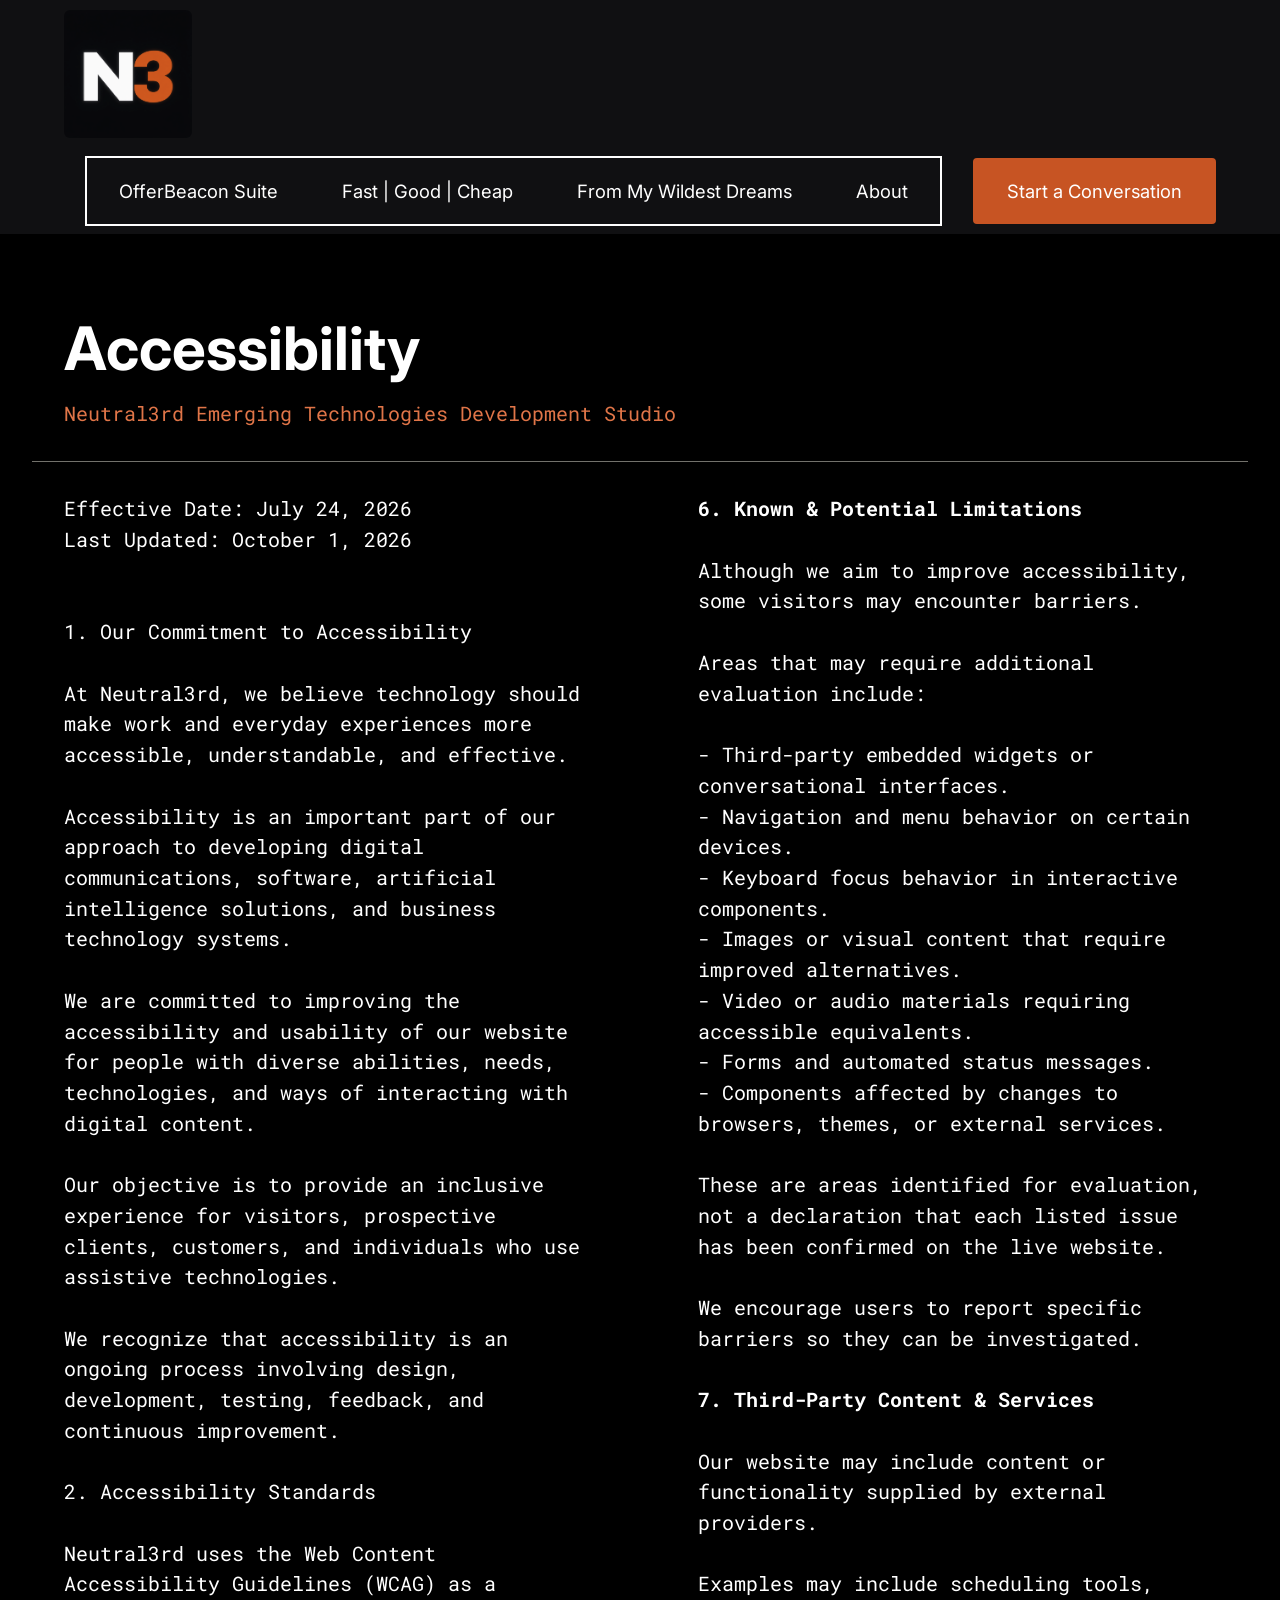
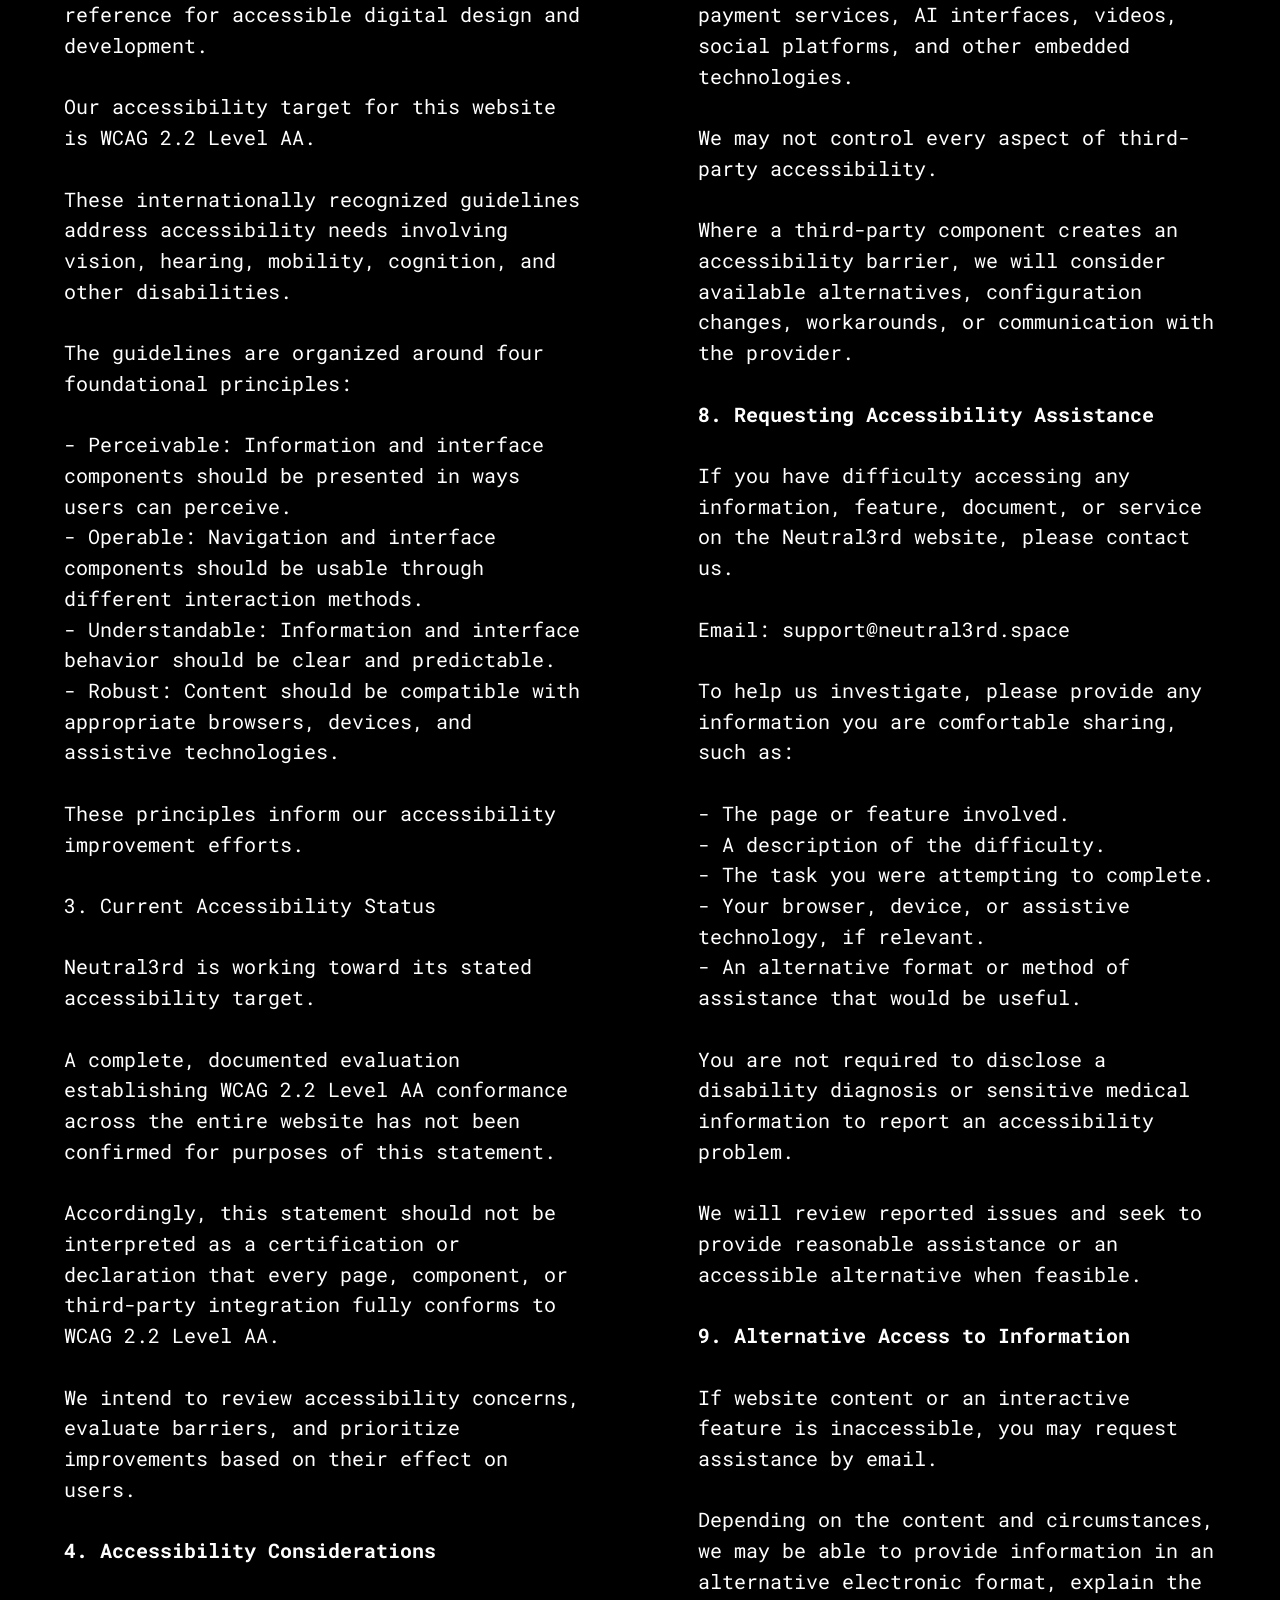
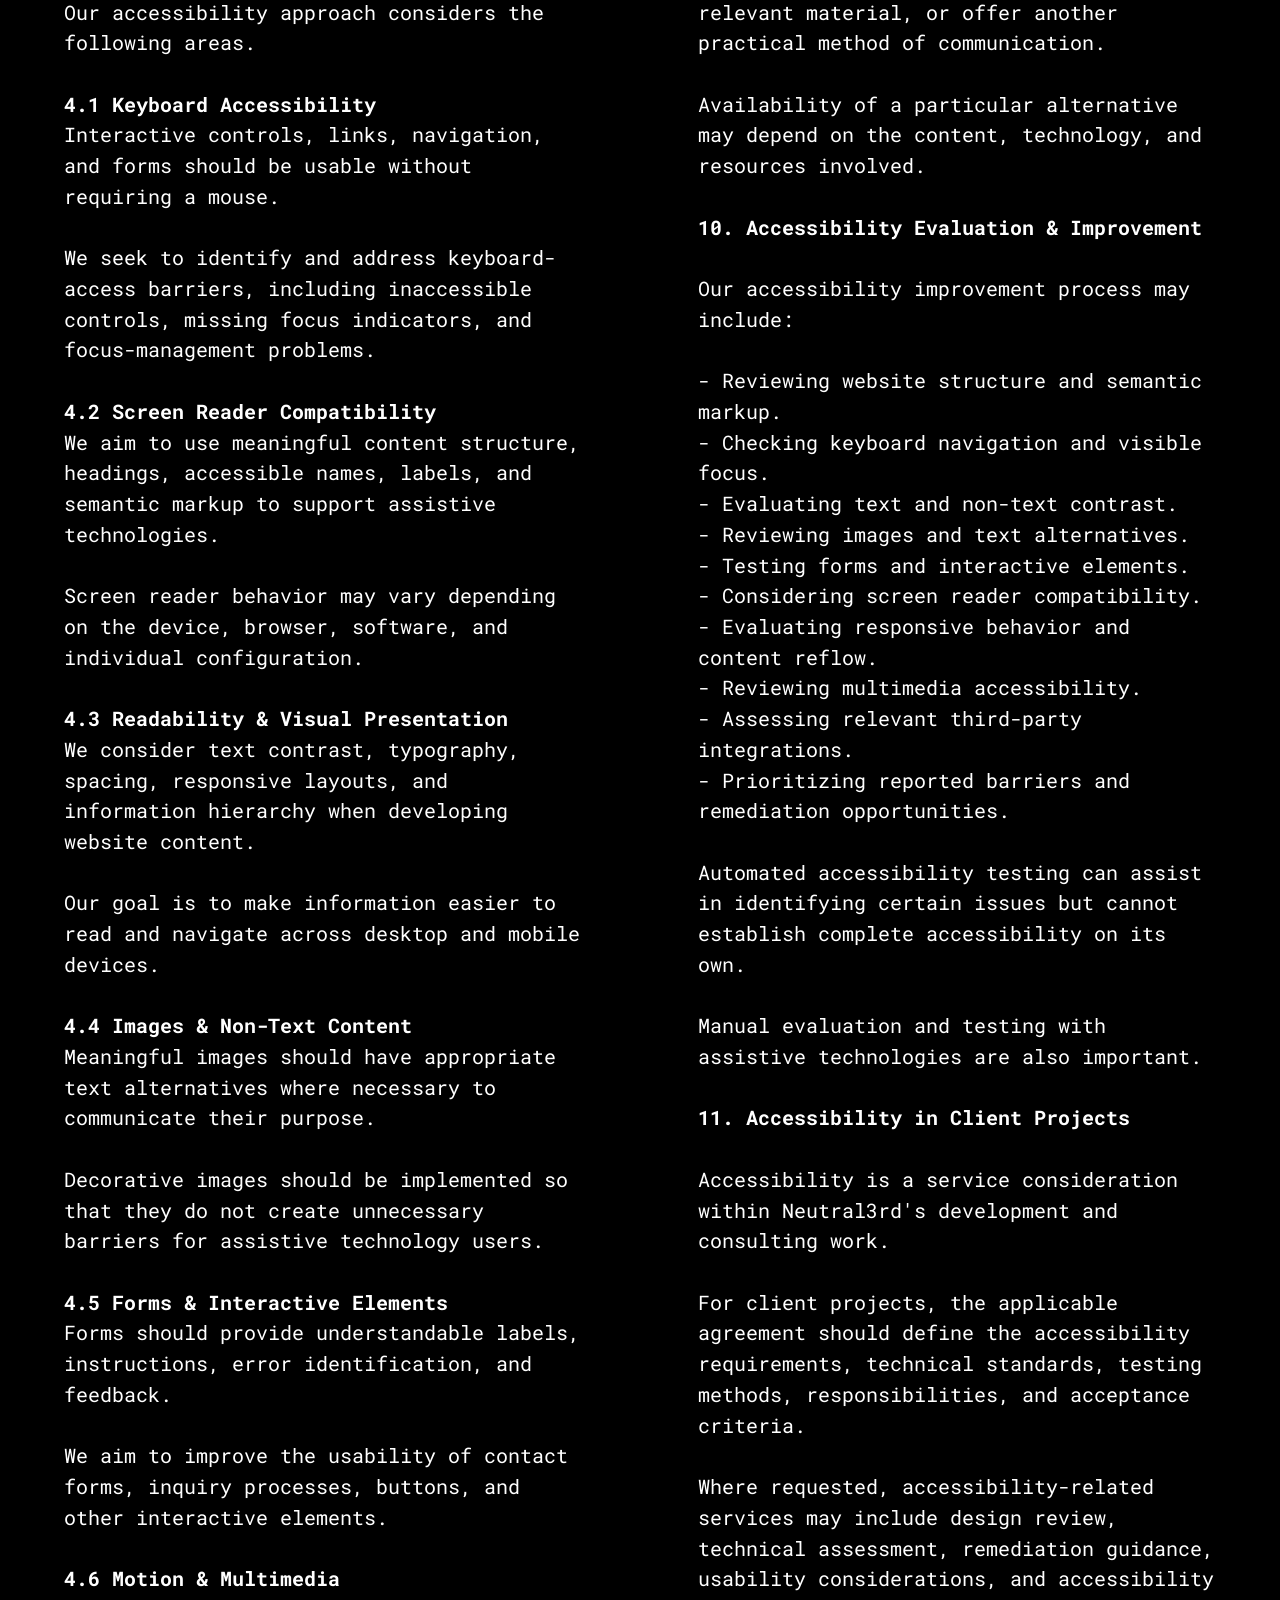
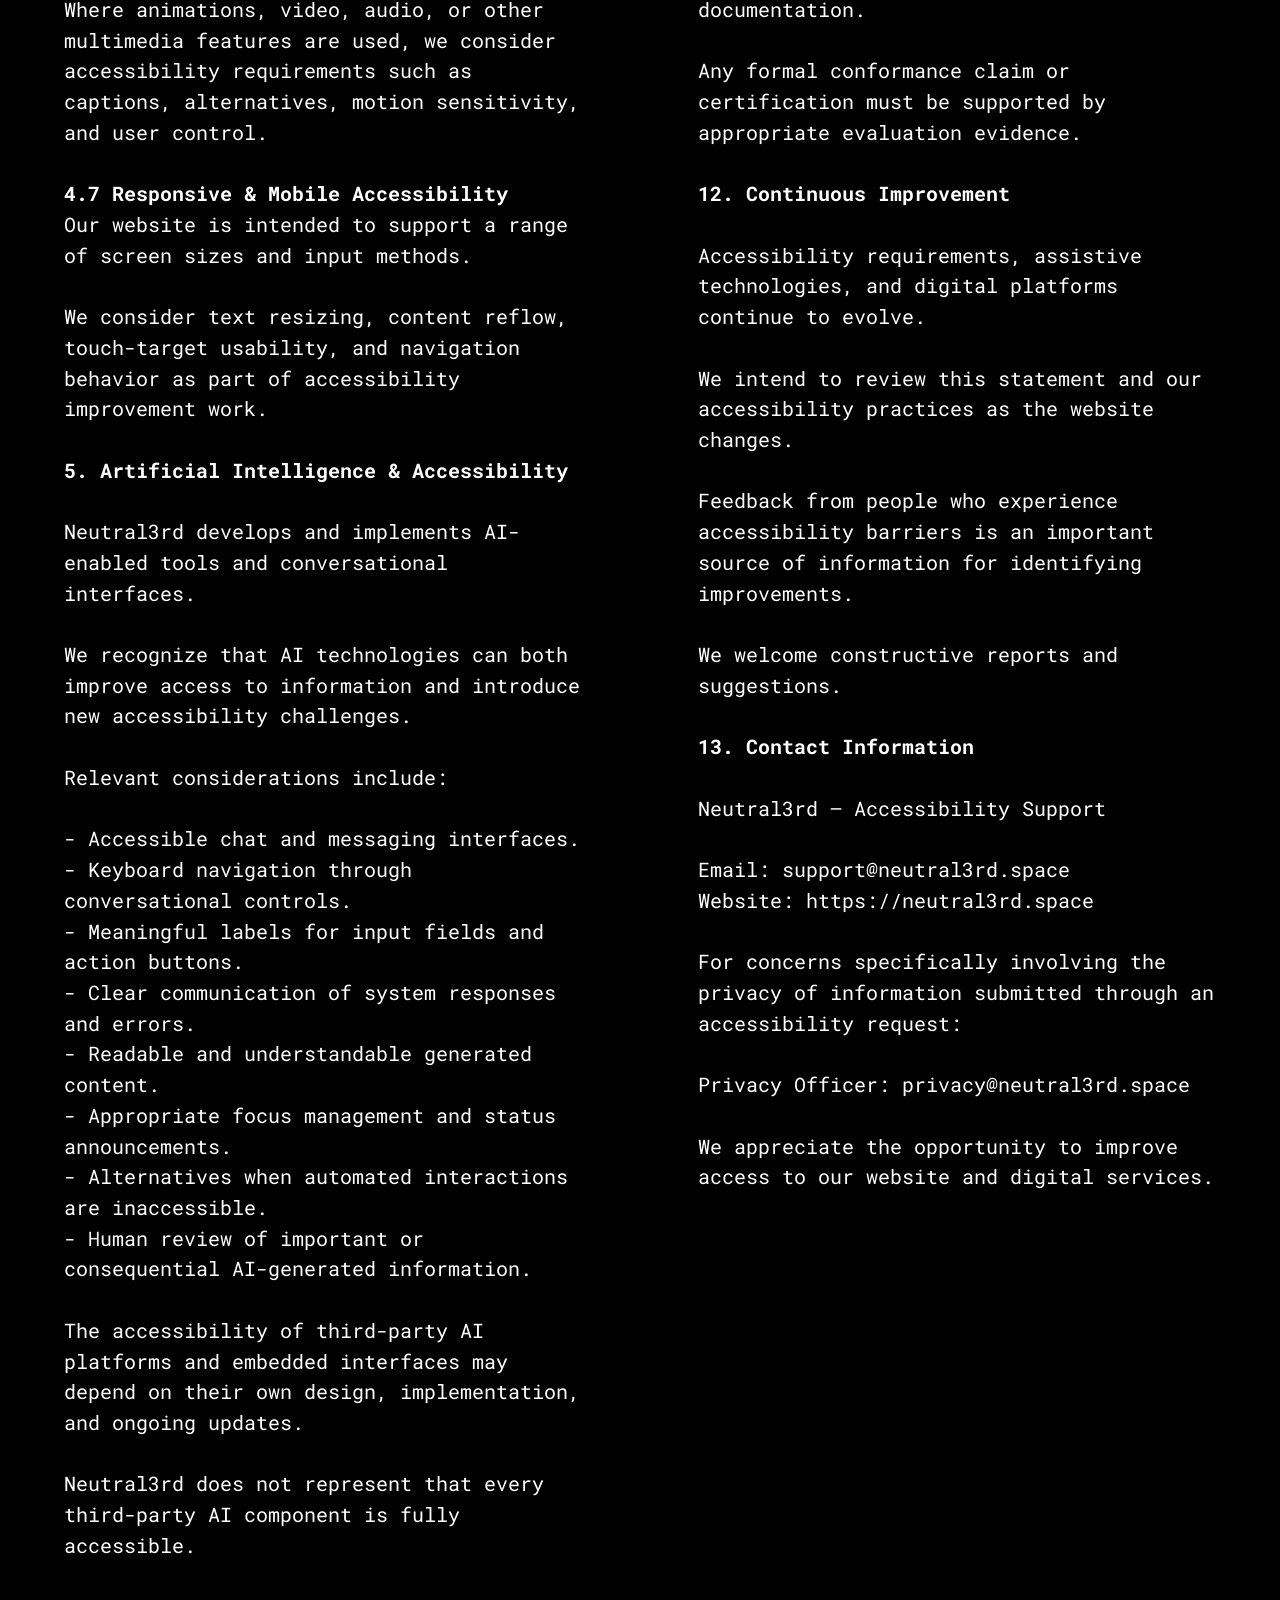
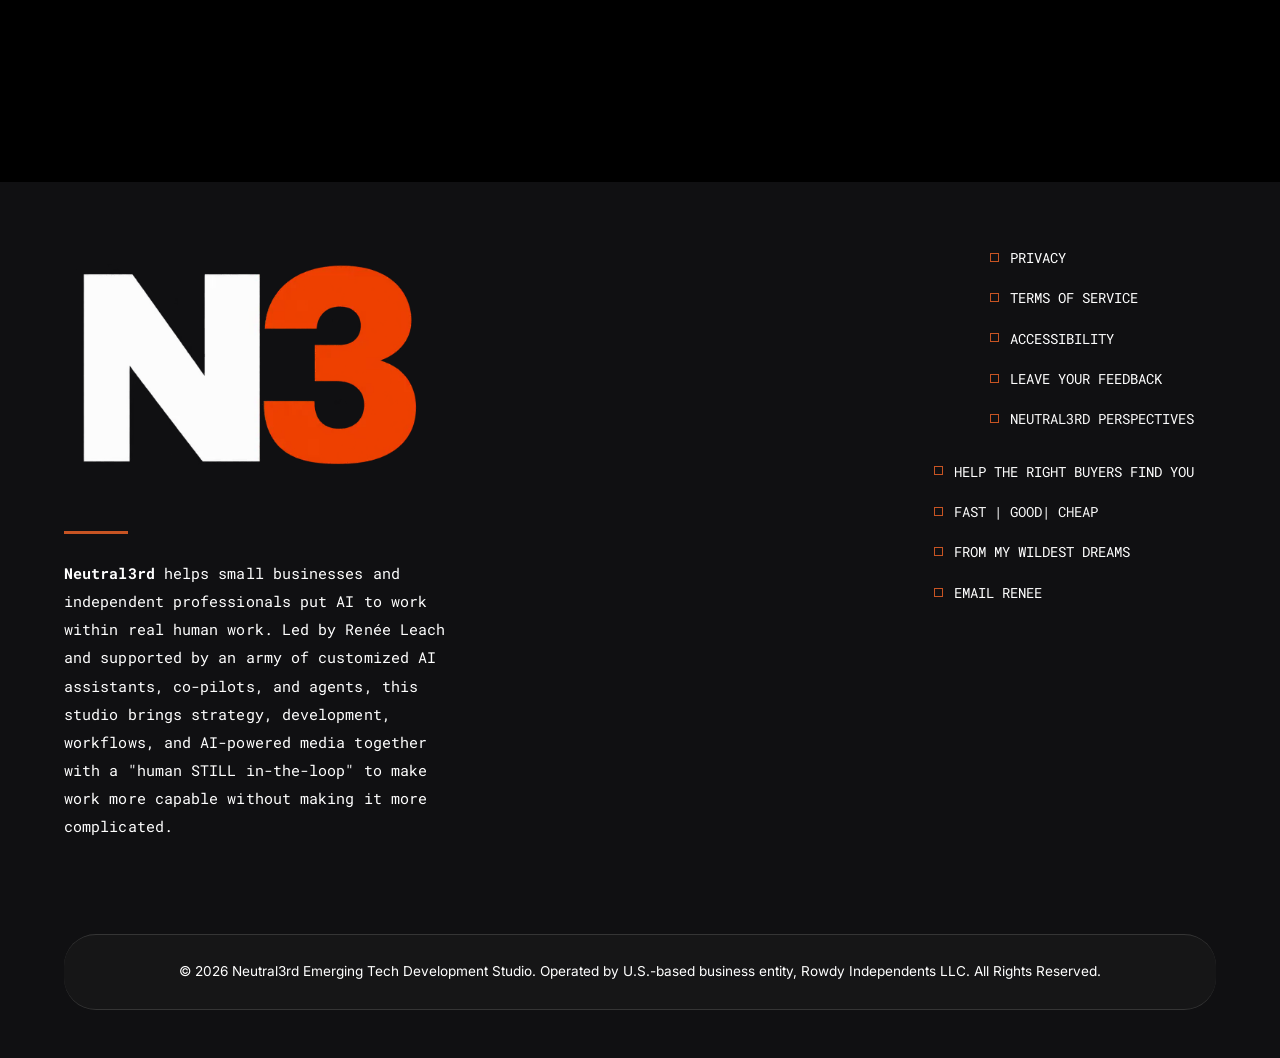
==== accessibility.html @ d82cf658 "create github pages" ====
<!DOCTYPE html>
<html  >
<head>
  
  <meta charset="UTF-8">
  <meta http-equiv="X-UA-Compatible" content="IE=edge">
  
  <meta name="twitter:card" content="summary_large_image"/>
  <meta name="twitter:image:src" content="assets/images/accessibility-meta.png">
  <meta property="og:image" content="assets/images/accessibility-meta.png">
  <meta name="twitter:title" content="Accessibility | Neutral3rd Emerging Tech Development Studio">
  <meta name="viewport" content="width=device-width, initial-scale=1, minimum-scale=1">
  <link rel="shortcut icon" href="assets/images/white20and20orange20n320logo-128x128.png" type="image/x-icon">
  <meta name="description" content="Explore Neutral3rd's commitment to digital accessibility, inclusive design, WCAG 2.2 Level AA goals, assistive technology support, and continuous improvement.">
  
  
  <title>Accessibility | Neutral3rd Emerging Tech Development Studio</title>
  <link rel="stylesheet" href="assets/bootstrap/css/bootstrap.min.css">
  <link rel="stylesheet" href="assets/dropdown/css/style.css">
  <link rel="stylesheet" href="assets/socicon/css/styles.css">
  <link rel="stylesheet" href="assets/theme/css/style.css">
  <link rel="preload" href="https://fonts.googleapis.com/css?family=Inter:100,200,300,400,500,600,700,800,900,100i,200i,300i,400i,500i,600i,700i,800i,900i&display=swap" as="style" onload="this.onload=null;this.rel='stylesheet'">
  <noscript><link rel="stylesheet" href="https://fonts.googleapis.com/css?family=Inter:100,200,300,400,500,600,700,800,900,100i,200i,300i,400i,500i,600i,700i,800i,900i&display=swap"></noscript>
  <link rel="preload" href="https://fonts.googleapis.com/css?family=Roboto+Mono:100,200,300,400,500,600,700,100i,200i,300i,400i,500i,600i,700i&display=swap" as="style" onload="this.onload=null;this.rel='stylesheet'">
  <noscript><link rel="stylesheet" href="https://fonts.googleapis.com/css?family=Roboto+Mono:100,200,300,400,500,600,700,100i,200i,300i,400i,500i,600i,700i&display=swap"></noscript>
  <link rel="preload" as="style" href="assets/mobirise/css/mbr-additional.css?v=EJTmjA"><link rel="stylesheet" href="assets/mobirise/css/mbr-additional.css?v=EJTmjA" type="text/css">

  
  
  

<meta name="theme-color" content="#f9f6e0">
<link rel="manifest" href="manifest.json">
<script src="sw-connect.js"></script>
<meta name="mobile-web-app-capable" content="yes">
<meta name="apple-mobile-web-app-capable" content="yes">
<link rel="apple-touch-startup-image" media="(device-width: 320px) and (device-height: 568px) and (-webkit-device-pixel-ratio: 2) and (orientation: portrait)" href="assets/images/apple-launch-640x1136.png">
<link rel="apple-touch-startup-image" media="(device-width: 375px) and (device-height: 667px) and (-webkit-device-pixel-ratio: 2) and (orientation: portrait)" href="assets/images/apple-launch-750x1334.png">
<link rel="apple-touch-startup-image" media="(device-width: 414px) and (device-height: 736px) and (-webkit-device-pixel-ratio: 3) and (orientation: portrait)" href="assets/images/apple-launch-1242x2208.png">
<link rel="apple-touch-startup-image" media="(device-width: 375px) and (device-height: 812px) and (-webkit-device-pixel-ratio: 3) and (orientation: portrait)" href="assets/images/apple-launch-1125x2436.png">
<link rel="apple-touch-startup-image" media="(device-width: 390px) and (device-height: 844px) and (-webkit-device-pixel-ratio: 3) and (orientation: portrait)" href="assets/images/apple-launch-1170x2532.png">
<link rel="apple-touch-startup-image" media="(device-width: 393px) and (device-height: 852px) and (-webkit-device-pixel-ratio: 3) and (orientation: portrait)" href="assets/images/apple-launch-1179x2556.png">
<link rel="apple-touch-startup-image" media="(device-width: 430px) and (device-height: 932px) and (-webkit-device-pixel-ratio: 3) and (orientation: portrait)" href="assets/images/apple-launch-1290x2796.png">
<link rel="apple-touch-startup-image" media="(device-width: 768px) and (device-height: 1024px) and (-webkit-device-pixel-ratio: 2) and (orientation: portrait)" href="assets/images/apple-launch-1536x2048.png">
<link rel="apple-touch-startup-image" media="(device-width: 834px) and (device-height: 1112px) and (-webkit-device-pixel-ratio: 2) and (orientation: portrait)" href="assets/images/apple-launch-1668x2224.png">
<link rel="apple-touch-startup-image" media="(device-width: 834px) and (device-height: 1194px) and (-webkit-device-pixel-ratio: 2) and (orientation: portrait)" href="assets/images/apple-launch-1668x2388.png">
<link rel="apple-touch-startup-image" media="(device-width: 1024px) and (device-height: 1366px) and (-webkit-device-pixel-ratio: 2) and (orientation: portrait)" href="assets/images/apple-launch-2048x2732.png">
<meta name="apple-mobile-web-app-status-bar-style" content="default">
<meta name="apple-mobile-web-app-title" content="Neutral3rd Emerging Technologies Development Studio">
<link rel="apple-touch-icon" href="apple-touch-icon.png"></head>
<body>
  
  <section data-bs-version="5.1" class="menu menu01 glancem5 cid-vz05MEQnSh" once="menu" id="menu01-44">
    

    <nav class="navbar navbar-dropdown navbar-expand-lg">
        <div class="content-wrap container-fluid">
            <div class="navbar-brand">
                <span class="navbar-logo">
                    <a href="https://neutral3rd.space">
                        <img src="[data-uri]" alt="Neutral3rd Emerging Tech Development Studio" style="height: 8rem;" loading="lazy" class="lazyload" data-src="assets/images/white20and20orange20n320logo-1206x1206.png">
                    </a>
                </span>
                
            </div>
            <button class="navbar-toggler" type="button" data-toggle="collapse" data-bs-toggle="collapse" data-target="#navbarSupportedContent" data-bs-target="#navbarSupportedContent" aria-controls="navbarNavAltMarkup" aria-expanded="false" aria-label="Toggle navigation">
                <div class="hamburger">
                    <span></span>
                    <span></span>
                    <span></span>
                    <span></span>
                </div>
            </button>
            <div class="collapse navbar-collapse" id="navbarSupportedContent">
                <ul class="navbar-nav nav-dropdown" data-app-modern-menu="true"><li class="nav-item"><a class="nav-link link text-info text-primary display-4" href="https://offerbeacon.neutral3rd.space" target="_blank">OfferBeacon Suite</a></li><li class="nav-item"><a class="nav-link link text-info text-primary display-4" href="https://neutral3rd.space/fast-good-cheap">Fast | Good | Cheap</a></li><li class="nav-item"><a class="nav-link link text-info text-primary display-4" href="https://neutral3rd.space/custom-task-prompt">From My Wildest Dreams</a></li>
                    
                    <li class="nav-item"><a class="nav-link link text-info text-primary display-4" href="index.html#dev-about">About</a>
                    </li></ul>
                
                <div class="navbar-buttons mbr-section-btn"><a class="btn btn-secondary display-4" href="https://studioguide.neutral3rd.space/chat?token=cf7573456c87d54489c7ba5f0a2e93bf&name=Samir%20%7C%20Neutral3rd%20Emerging%20Tech%20Development%20Studio&accent=%23c75423&greet=Hey!%20Welcome%20to%20Neutral3rd.%20I%27m%20Samir%2C%20Neutral3rd%27s%20AI%20studio%20guide.%20I%20can%20help%20you%20explore%20the%20OfferBeacon%20Suite%2C%20learn%20about%20this%20development%20studio%20in%20general%2C%20or%20find%20the%20right%20next%20step.%20What%20brings%20you%20here%20today%3F&face=https%3A%2F%2Fcuevueapp.com%2Fassets%2Ffaces%2Fstandard%2F62227bb3-2f6e-4220-b3c9-2c02b2fdb349.jpg&page=https%3A%2F%2Fstudioguide.neutral3rd.space%2Fneutral3rd-emerging-technologies%2Fsamir-from-neutral3rd-emerging&mode=desktop&lang=en" target="_blank">Start a Conversation</a></div>
            </div>
        </div>
    </nav>
</section>

<section data-bs-version="5.1" class="article04 fabm5 cid-vz05MFtiF3" id="article04-45">
    
    

    <div class="container-fluid">
        <div class="row">
            <div class="col-12">
                <div class="title-wrapper">
                    <h2 class="mbr-section-title mbr-fonts-style display-2">
                        <strong>Accessibility</strong></h2>
                    <p class="mbr-desc mbr-fonts-style display-7">
                        <a href="https://neutral3rd.space" class="text-warning">Neutral3rd Emerging Technologies Development Studio</a>
                    </p>
                </div>
            </div>
            <div class="col-12">
                <div class="text-wrapper">
                    <p class="mbr-text mbr-fonts-style display-7">Effective Date: July 24, 2026<br>Last Updated: October 1, 2026<br><br><br>1. Our Commitment to Accessibility<br><br>At Neutral3rd, we believe technology should make work and everyday experiences more accessible, understandable, and effective.<br><br>Accessibility is an important part of our approach to developing digital communications, software, artificial intelligence solutions, and business technology systems.<br><br>We are committed to improving the accessibility and usability of our website for people with diverse abilities, needs, technologies, and ways of interacting with digital content.<br><br>Our objective is to provide an inclusive experience for visitors, prospective clients, customers, and individuals who use assistive technologies.<br><br>We recognize that accessibility is an ongoing process involving design, development, testing, feedback, and continuous improvement.<br><br>2. Accessibility Standards<br><br>Neutral3rd uses the Web Content Accessibility Guidelines (WCAG) as a reference for accessible digital design and development.<br><br>Our accessibility target for this website is WCAG 2.2 Level AA.<br><br>These internationally recognized guidelines address accessibility needs involving vision, hearing, mobility, cognition, and other disabilities.<br><br>The guidelines are organized around four foundational principles:<br><br>- Perceivable: Information and interface components should be presented in ways users can perceive.<br>-&nbsp;Operable: Navigation and interface components should be usable through different interaction methods.<br>-&nbsp;Understandable: Information and interface behavior should be clear and predictable.<br>-&nbsp;Robust: Content should be compatible with appropriate browsers, devices, and assistive technologies.<br><br>These principles inform our accessibility improvement efforts.<br><br>3. Current Accessibility Status<br><br>Neutral3rd is working toward its stated accessibility target.<br><br>A complete, documented evaluation establishing WCAG 2.2 Level AA conformance across the entire website has not been confirmed for purposes of this statement.<br><br>Accordingly, this statement should not be interpreted as a certification or declaration that every page, component, or third-party integration fully conforms to WCAG 2.2 Level AA.<br><br>We intend to review accessibility concerns, evaluate barriers, and prioritize improvements based on their effect on users.<br><br><strong>4. Accessibility Considerations</strong><br><br>Our accessibility approach considers the following areas.<br><br><strong>4.1 Keyboard Accessibility</strong><br>Interactive controls, links, navigation, and forms should be usable without requiring a mouse.<br><br>We seek to identify and address keyboard-access barriers, including inaccessible controls, missing focus indicators, and focus-management problems.<br><br><strong>4.2 Screen Reader Compatibility</strong><br>We aim to use meaningful content structure, headings, accessible names, labels, and semantic markup to support assistive technologies.<br><br>Screen reader behavior may vary depending on the device, browser, software, and individual configuration.<br><br><strong>4.3 Readability &amp; Visual Presentation</strong><br>We consider text contrast, typography, spacing, responsive layouts, and information hierarchy when developing website content.<br><br>Our goal is to make information easier to read and navigate across desktop and mobile devices.<br><br><strong>4.4 Images &amp; Non-Text Content</strong><br>Meaningful images should have appropriate text alternatives where necessary to communicate their purpose.<br><br>Decorative images should be implemented so that they do not create unnecessary barriers for assistive technology users.<br><br><strong>4.5 Forms &amp; Interactive Elements</strong><br>Forms should provide understandable labels, instructions, error identification, and feedback.<br><br>We aim to improve the usability of contact forms, inquiry processes, buttons, and other interactive elements.<br><br><strong>4.6 Motion &amp; Multimedia</strong><br>Where animations, video, audio, or other multimedia features are used, we consider accessibility requirements such as captions, alternatives, motion sensitivity, and user control.<br><br><strong>4.7 Responsive &amp; Mobile Accessibility</strong><br>Our website is intended to support a range of screen sizes and input methods.<br><br>We consider text resizing, content reflow, touch-target usability, and navigation behavior as part of accessibility improvement work.<br><br><strong>5. Artificial Intelligence &amp; Accessibility</strong><br><br>Neutral3rd develops and implements AI-enabled tools and conversational interfaces.<br><br>We recognize that AI technologies can both improve access to information and introduce new accessibility challenges.<br><br>Relevant considerations include:<br><br>- Accessible chat and messaging interfaces.<br>-&nbsp;Keyboard navigation through conversational controls.<br>-&nbsp;Meaningful labels for input fields and action buttons.<br>-&nbsp;Clear communication of system responses and errors.<br>-&nbsp;Readable and understandable generated content.<br>-&nbsp;Appropriate focus management and status announcements.<br>-&nbsp;Alternatives when automated interactions are inaccessible.<br>-&nbsp;Human review of important or consequential AI-generated information.<br><br>The accessibility of third-party AI platforms and embedded interfaces may depend on their own design, implementation, and ongoing updates.<br><br>Neutral3rd does not represent that every third-party AI component is fully accessible.<br><br><br><br></p>
                    <p class="mbr-text mbr-fonts-style display-7"><strong>6. Known &amp; Potential Limitations
</strong><br>
<br>Although we aim to improve accessibility, some visitors may encounter barriers.
<br>
<br>Areas that may require additional evaluation include:
<br>
<br>- Third-party embedded widgets or conversational interfaces.
<br>
-&nbsp;Navigation and menu behavior on certain devices.
<br>
-&nbsp;Keyboard focus behavior in interactive components.
<br>
-&nbsp;Images or visual content that require improved alternatives.
<br>
-&nbsp;Video or audio materials requiring accessible equivalents.
<br>
-&nbsp;Forms and automated status messages.
<br>
-&nbsp;Components affected by changes to browsers, themes, or external services.
<br>
<br>These are areas identified for evaluation, not a declaration that each listed issue has been confirmed on the live website.
<br>
<br>We encourage users to report specific barriers so they can be investigated.
<br>
<br><strong>7. Third-Party Content &amp; Services
</strong><br>
<br>Our website may include content or functionality supplied by external providers.
<br>
<br>Examples may include scheduling tools, payment services, AI interfaces, videos, social platforms, and other embedded technologies.
<br>
<br>We may not control every aspect of third-party accessibility.
<br>
<br>Where a third-party component creates an accessibility barrier, we will consider available alternatives, configuration changes, workarounds, or communication with the provider.
<br>
<br><strong>8. Requesting Accessibility Assistance
</strong><br>
<br>If you have difficulty accessing any information, feature, document, or service on the Neutral3rd website, please contact us.
<br>
<br>Email: support@neutral3rd.space
<br>
<br>To help us investigate, please provide any information you are comfortable sharing, such as:
<br>
<br>- The page or feature involved.
<br>
-&nbsp;A description of the difficulty.
<br>
-&nbsp;The task you were attempting to complete.
<br>
-&nbsp;Your browser, device, or assistive technology, if relevant.
<br>
-&nbsp;An alternative format or method of assistance that would be useful.
<br>
<br>You are not required to disclose a disability diagnosis or sensitive medical information to report an accessibility problem.
<br>
<br>We will review reported issues and seek to provide reasonable assistance or an accessible alternative when feasible.
<br>
<br><strong>9. Alternative Access to Information
</strong><br>
<br>If website content or an interactive feature is inaccessible, you may request assistance by email.
<br>
<br>Depending on the content and circumstances, we may be able to provide information in an alternative electronic format, explain the relevant material, or offer another practical method of communication.
<br>
<br>Availability of a particular alternative may depend on the content, technology, and resources involved.
<br>
<br><strong>10. Accessibility Evaluation &amp; Improvement
</strong><br>
<br>Our accessibility improvement process may include:
<br>
<br>- Reviewing website structure and semantic markup.
<br>
-&nbsp;Checking keyboard navigation and visible focus.
<br>
-&nbsp;Evaluating text and non-text contrast.
<br>
-&nbsp;Reviewing images and text alternatives.
<br>
-&nbsp;Testing forms and interactive elements.
<br>
-&nbsp;Considering screen reader compatibility.
<br>
-&nbsp;Evaluating responsive behavior and content reflow.
<br>
-&nbsp;Reviewing multimedia accessibility.
<br>
-&nbsp;Assessing relevant third-party integrations.
<br>- Prioritizing reported barriers and remediation opportunities.
<br>
<br>Automated accessibility testing can assist in identifying certain issues but cannot establish complete accessibility on its own.
<br>
<br>Manual evaluation and testing with assistive technologies are also important.
<br>
<br><strong>11. Accessibility in Client Projects
</strong><br>
<br>Accessibility is a service consideration within Neutral3rd's development and consulting work.
<br>
<br>For client projects, the applicable agreement should define the accessibility requirements, technical standards, testing methods, responsibilities, and acceptance criteria.
<br>
<br>Where requested, accessibility-related services may include design review, technical assessment, remediation guidance, usability considerations, and accessibility documentation.
<br>
<br>Any formal conformance claim or certification must be supported by appropriate evaluation evidence.
<br>
<br><strong>12. Continuous Improvement
</strong><br>
<br>Accessibility requirements, assistive technologies, and digital platforms continue to evolve.
<br>
<br>We intend to review this statement and our accessibility practices as the website changes.
<br>
<br>Feedback from people who experience accessibility barriers is an important source of information for identifying improvements.
<br>
<br>We welcome constructive reports and suggestions.
<br>
<br><strong>13. Contact Information
</strong><br>
<br>Neutral3rd — Accessibility Support
<br>
<br>Email: support@neutral3rd.space
<br>Website: https://neutral3rd.space
<br>
<br>For concerns specifically involving the privacy of information submitted through an accessibility request:
<br>
<br>Privacy Officer: privacy@neutral3rd.space
<br>
<br>We appreciate the opportunity to improve access to our website and digital services.</p>
                </div>
            </div>
        </div>
    </div>
</section>

<section data-bs-version="5.1" class="footer01 impactm5 cid-vz05MG30Ta" once="footers" id="footer01-46">

    

    
    

    <div class="container-fluid">

        <div class="row justify-content-center n3-footer-main">

            <div class="col-12 col-lg-7">

                <div class="content-wrapper">

                    <div class="title-wrapper">
                        <div class="title-wrap">

                            <div class="logo-wrapper">
                                <a href="https://neutral3rd.space"><img class="n3-footer-logo lazyload" src="[data-uri]" alt="Neutral3rd Emerging Tech Development Studio" loading="lazy" data-src="assets/images/bold20n320geometric20logo-1-512x512.webp"></a>
                            </div>

                           

                        </div>
                    </div>

                    <!-- <div class="text-wrapper" mbr-if="showText">
                        <p class="mbr-text mbr-fonts-style" mbr-theme-style="display-7" data-app-selector=".mbr-text, .text-wrapper">xx</p>
                    </div> -->

                    <div class="desc-wrapper">

                       <!-- <h3 class="mbr-section-subtitle mbr-fonts-style" data-app-selector=".mbr-section-subtitle" mbr-theme-style="display-5" mbr-if="showSubtitle">
                            <b>ABOUT THE STUDIO</b>
                        </h3> -->

                        <div class="desc-wrap">
                            <p class="mbr-desc mbr-fonts-style display-7"><strong>Neutral3rd</strong> helps small businesses and independent professionals put AI to work within real human work. Led by Renée Leach and supported by an army of customized AI assistants, co-pilots, and agents, this studio brings strategy, development, workflows, and AI-powered media together with a "human STILL in-the-loop" to make work more capable without making it more complicated.<br></p>
                        </div>

                        

                    </div>
                </div>
            </div>

            <div class="col-12 col-lg-5">
                <div class="navigation-wrap">
                    <div class="nav-wrapper">

                        <div class="nav-wrap">
                            <ul class="list mbr-fonts-style display-7">
                                <li class="item-wrap"><strong><a href="https://neutral3rd.space/privacy" class="text-info">PRIVACY</a></strong></li><a href="privacy.html" class="text-primary"><strong>
                                </strong></a><li class="item-wrap"><strong><a href="https://neutral3rd.space/terms" class="text-info">TERMS OF SERVICE</a></strong></li><a href="https://neutral3rd.space/terms" class="text-primary">
                                </a><li class="item-wrap"><strong><a href="https://neutral3rd.space/accessibility" class="text-info">ACCESSIBILITY</a></strong></li><li class="item-wrap"><strong><a href="https://connections.neutral3rd.space/wall" class="text-info" target="_blank">LEAVE YOUR FEEDBACK</a></strong></li><li class="item-wrap"><strong><a href="https://perspectives.neutral3rd.space/" class="text-white" target="_blank">NEUTRAL3RD PERSPECTIVES</a></strong></li>
                            </ul>
                        </div>

                        <div class="nav-wrap">
                            <ul class="list mbr-fonts-style display-7">
                                <li class="item-wrap"><strong><a href="https://offerbeacon.neutral3rd.space/" class="text-info" target="_blank">HELP THE RIGHT BUYERS FIND YOU</a></strong></li><li class="item-wrap"><strong><a href="https://neutral3rd.space/fast-good-cheap" class="text-white">FAST | GOOD| CHEAP</a></strong></li><li class="item-wrap"><strong><a href="https://neutral3rd.space/custom-task-prompt" class="text-info text-primary">FROM MY WILDEST DREAMS</a></strong></li><a href="https://neutral3rd.space" class="text-primary">
</a><li class="item-wrap"><strong><a href="mailto:renee.leach@neutral3rd.space?subject=Business%20Inquiry" class="text-info">EMAIL RENEE</a></strong></li>
                            </ul>
                        </div>

                        

                    </div>
                </div>
            </div>

            <div class="col-12">
                <p class="mbr-copy mbr-fonts-style card-wrap display-4">
                    © 2026 Neutral3rd Emerging Tech Development Studio. Operated by U.S.-based business entity, Rowdy Independents LLC. All Rights Reserved.
                </p>
            </div>

        </div>
    </div>
</section>


<script src="assets/bootstrap/js/bootstrap.bundle.min.js"></script>
  <script src="assets/smoothscroll/smooth-scroll.js"></script>
  <script src="assets/ytplayer/index.js"></script>
  <script src="assets/dropdown/js/navbar-dropdown.js"></script>
  <script src="assets/theme/js/script.js"></script>
  
  
  <style>
/* Neutral3rd: Basic Image Protection */
img {
  -webkit-user-drag: none;
  user-drag: none;
  -webkit-touch-callout: none;
}
</style>

<script>
(function () {
  "use strict";

  // Prevent the image-specific right-click menu.
  document.addEventListener("contextmenu", function (event) {
    if (event.target.closest("img, picture")) {
      event.preventDefault();
    }
  });

  // Prevent dragging images onto the desktop.
  document.addEventListener("dragstart", function (event) {
    if (event.target.closest("img, picture")) {
      event.preventDefault();
    }
  });
})();
</script>
 <div id="scrollToTop" class="scrollToTop mbr-arrow-up"><a style="text-align: center;"><i class="mbr-arrow-up-icon mbr-arrow-up-icon-cm cm-icon cm-icon-smallarrow-up"></i></a></div>
  
<script>"use strict";if("loading"in HTMLImageElement.prototype){document.querySelectorAll('img[loading="lazy"]').forEach(e=>{e.src=e.dataset.src;if(e.getAttribute("style")){e.setAttribute("data-temp-style",e.getAttribute("style"))};if(e.getAttribute("data-aspectratio")){e.style.paddingTop=100*e.getAttribute("data-aspectratio")+"%";e.style.height=0;}e.onload=function(){if(e.getAttribute("data-temp-style")){e.setAttribute("style", e.getAttribute("data-temp-style"))}else{e.removeAttribute("style")};e.removeAttribute("data-temp-style")}})}else{const e=document.createElement("script");e.src="https://cdnjs.cloudflare.com/ajax/libs/lazysizes/5.1.2/lazysizes.min.js";document.body.appendChild(e)}</script>
</body>
</html>
---- assets/dropdown/css/style.css ----
.navbar-dropdown {
  left: 0;
  padding: 0;
  position: absolute;
  right: 0;
  top: 0;
  transition: all 0.45s ease;
  z-index: 1030;
  background: #282828; }
  .navbar-dropdown .navbar-logo {
    margin-right: 0.8rem;
    transition: margin 0.3s ease-in-out;
    vertical-align: middle; }
    .navbar-dropdown .navbar-logo img {
      height: 3.125rem;
      transition: all 0.3s ease-in-out; }
    .navbar-dropdown .navbar-logo.mbr-iconfont {
      font-size: 3.125rem;
      line-height: 3.125rem; }
  .navbar-dropdown .navbar-caption {
    font-weight: 700;
    white-space: normal;
    vertical-align: -4px;
    line-height: 3.125rem !important; }
    .navbar-dropdown .navbar-caption, .navbar-dropdown .navbar-caption:hover {
      color: inherit;
      text-decoration: none; }
  .navbar-dropdown .mbr-iconfont + .navbar-caption {
    vertical-align: -1px; }
  .navbar-dropdown.navbar-fixed-top {
    position: fixed; }
  .navbar-dropdown .navbar-brand span {
    vertical-align: -4px; }
  .navbar-dropdown.bg-color.transparent {
    background: none; }
  .navbar-dropdown.navbar-short .navbar-brand {
    padding: 0.625rem 0; }
    .navbar-dropdown.navbar-short .navbar-brand span {
      vertical-align: -1px; }
  .navbar-dropdown.navbar-short .navbar-caption {
    line-height: 2.375rem !important;
    vertical-align: -2px; }
  .navbar-dropdown.navbar-short .navbar-logo {
    margin-right: 0.5rem; }
    .navbar-dropdown.navbar-short .navbar-logo img {
      height: 2.375rem; }
    .navbar-dropdown.navbar-short .navbar-logo.mbr-iconfont {
      font-size: 2.375rem;
      line-height: 2.375rem; }
  .navbar-dropdown.navbar-short .mbr-table-cell {
    height: 3.625rem; }
  .navbar-dropdown .navbar-close {
    left: 0.6875rem;
    position: fixed;
    top: 0.75rem;
    z-index: 1000; }
  .navbar-dropdown .hamburger-icon {
    content: "";
    display: inline-block;
    vertical-align: middle;
    width: 16px;
    -webkit-box-shadow: 0 -6px 0 1px #282828,0 0 0 1px #282828,0 6px 0 1px #282828;
    -moz-box-shadow: 0 -6px 0 1px #282828,0 0 0 1px #282828,0 6px 0 1px #282828;
    box-shadow: 0 -6px 0 1px #282828,0 0 0 1px #282828,0 6px 0 1px #282828; }

.dropdown-menu .dropdown-toggle[data-toggle="dropdown-submenu"]::after {
  border-bottom: 0.35em solid transparent;
  border-left: 0.35em solid;
  border-right: 0;
  border-top: 0.35em solid transparent;
  margin-left: 0.3rem; }

.dropdown-menu .dropdown-item:focus {
  outline: 0; }

.nav-dropdown {
  font-size: 0.75rem;
  font-weight: 500;
  height: auto !important; }
  .nav-dropdown .nav-btn {
    padding-left: 1rem; }
  .nav-dropdown .link {
    margin: .667em 1.667em;
    font-weight: 500;
    padding: 0;
    transition: color .2s ease-in-out; }
    .nav-dropdown .link.dropdown-toggle {
      margin-right: 2.583em; }
      .nav-dropdown .link.dropdown-toggle::after {
        margin-left: .25rem;
        border-top: 0.35em solid;
        border-right: 0.35em solid transparent;
        border-left: 0.35em solid transparent;
        border-bottom: 0; }
      .nav-dropdown .link.dropdown-toggle[aria-expanded="true"] {
        margin: 0;
        padding: 0.667em 3.263em  0.667em 1.667em; }
  .nav-dropdown .link::after,
  .nav-dropdown .dropdown-item::after {
    color: inherit; }
  .nav-dropdown .btn {
    font-size: 0.75rem;
    font-weight: 700;
    letter-spacing: 0;
    margin-bottom: 0;
    padding-left: 1.25rem;
    padding-right: 1.25rem; }
  .nav-dropdown .dropdown-menu {
    border-radius: 0;
    border: 0;
    left: 0;
    margin: 0;
    padding-bottom: 1.25rem;
    padding-top: 1.25rem;
    position: relative; }
  .nav-dropdown .dropdown-submenu {
    margin-left: 0.125rem;
    top: 0; }
  .nav-dropdown .dropdown-item {
    font-weight: 500;
    line-height: 2;
    padding: 0.3846em 4.615em 0.3846em 1.5385em;
    position: relative;
    transition: color .2s ease-in-out, background-color .2s ease-in-out; }
    .nav-dropdown .dropdown-item::after {
      margin-top: -0.3077em;
      position: absolute;
      right: 1.1538em;
      top: 50%; }
    .nav-dropdown .dropdown-item:focus, .nav-dropdown .dropdown-item:hover {
      background: none; }

@media (max-width: 767px) {
  .nav-dropdown.navbar-toggleable-sm {
    bottom: 0;
    display: none;
    left: 0;
    overflow-x: hidden;
    position: fixed;
    top: 0;
    transform: translateX(-100%);
    -ms-transform: translateX(-100%);
    -webkit-transform: translateX(-100%);
    width: 18.75rem;
    z-index: 999; } }
.nav-dropdown.navbar-toggleable-xl {
  bottom: 0;
  display: none;
  left: 0;
  overflow-x: hidden;
  position: fixed;
  top: 0;
  transform: translateX(-100%);
  -ms-transform: translateX(-100%);
  -webkit-transform: translateX(-100%);
  width: 18.75rem;
  z-index: 999; }

.nav-dropdown-sm {
  display: block !important;
  overflow-x: hidden;
  overflow: auto;
  padding-top: 3.875rem; }
  .nav-dropdown-sm::after {
    content: "";
    display: block;
    height: 3rem;
    width: 100%; }
  .nav-dropdown-sm.collapse.in ~ .navbar-close {
    display: block !important; }
  .nav-dropdown-sm.collapsing, .nav-dropdown-sm.collapse.in {
    transform: translateX(0);
    -ms-transform: translateX(0);
    -webkit-transform: translateX(0);
    transition: all 0.25s ease-out;
    -webkit-transition: all 0.25s ease-out;
    background: #282828; }
  .nav-dropdown-sm.collapsing[aria-expanded="false"] {
    transform: translateX(-100%);
    -ms-transform: translateX(-100%);
    -webkit-transform: translateX(-100%); }
  .nav-dropdown-sm .nav-item {
    display: block;
    margin-left: 0 !important;
    padding-left: 0; }
  .nav-dropdown-sm .link,
  .nav-dropdown-sm .dropdown-item {
    border-top: 1px dotted rgba(255, 255, 255, 0.1);
    font-size: 0.8125rem;
    line-height: 1.6;
    margin: 0 !important;
    padding: 0.875rem 2.4rem 0.875rem 1.5625rem !important;
    position: relative;
    white-space: normal; }
    .nav-dropdown-sm .link:focus, .nav-dropdown-sm .link:hover,
    .nav-dropdown-sm .dropdown-item:focus,
    .nav-dropdown-sm .dropdown-item:hover {
      background: rgba(0, 0, 0, 0.2) !important;
      color: #c0a375; }
  .nav-dropdown-sm .nav-btn {
    position: relative;
    padding: 1.5625rem 1.5625rem 0 1.5625rem; }
    .nav-dropdown-sm .nav-btn::before {
      border-top: 1px dotted rgba(255, 255, 255, 0.1);
      content: "";
      left: 0;
      position: absolute;
      top: 0;
      width: 100%; }
    .nav-dropdown-sm .nav-btn + .nav-btn {
      padding-top: 0.625rem; }
      .nav-dropdown-sm .nav-btn + .nav-btn::before {
        display: none; }
  .nav-dropdown-sm .btn {
    padding: 0.625rem 0; }
  .nav-dropdown-sm .dropdown-toggle[data-toggle="dropdown-submenu"]::after {
    margin-left: .25rem;
    border-top: 0.35em solid;
    border-right: 0.35em solid transparent;
    border-left: 0.35em solid transparent;
    border-bottom: 0; }
  .nav-dropdown-sm .dropdown-toggle[data-toggle="dropdown-submenu"][aria-expanded="true"]::after {
    border-top: 0;
    border-right: 0.35em solid transparent;
    border-left: 0.35em solid transparent;
    border-bottom: 0.35em solid; }
  .nav-dropdown-sm .dropdown-menu {
    margin: 0;
    padding: 0;
    position: relative;
    top: 0;
    left: 0;
    width: 100%;
    border: 0;
    float: none;
    border-radius: 0;
    background: none; }
  .nav-dropdown-sm .dropdown-submenu {
    left: 100%;
    margin-left: 0.125rem;
    margin-top: -1.25rem;
    top: 0; }

.navbar-toggleable-sm .nav-dropdown .dropdown-menu {
  position: absolute; }

.navbar-toggleable-sm .nav-dropdown .dropdown-submenu {
  left: 100%;
  margin-left: 0.125rem;
  margin-top: -1.25rem;
  top: 0; }

.navbar-toggleable-sm.opened .nav-dropdown .dropdown-menu {
  position: relative; }

.navbar-toggleable-sm.opened .nav-dropdown .dropdown-submenu {
  left: 0;
  margin-left: 00rem;
  margin-top: 0rem;
  top: 0; }

.is-builder .nav-dropdown.collapsing {
  transition: none !important; }
---- assets/socicon/css/styles.css ----
@charset "UTF-8";

@font-face {
  font-family: 'Socicon';
  src:  url('../fonts/socicon.eot');
  src:  url('../fonts/socicon.eot?#iefix') format('embedded-opentype'),
    url('../fonts/socicon.woff2') format('woff2'),
    url('../fonts/socicon.ttf') format('truetype'),
    url('../fonts/socicon.woff') format('woff'),
    url('../fonts/socicon.svg#socicon') format('svg');
  font-weight: normal;
  font-style: normal;
  font-display: swap;
}

[data-icon]:before {
  font-family: "socicon" !important;
  content: attr(data-icon);
  font-style: normal !important;
  font-weight: normal !important;
  font-variant: normal !important;
  text-transform: none !important;
  speak: none;
  line-height: 1;
  -webkit-font-smoothing: antialiased;
  -moz-osx-font-smoothing: grayscale;
}

[class^="socicon-"], [class*=" socicon-"] {
  /* use !important to prevent issues with browser extensions that change fonts */
  font-family: 'Socicon' !important;
  speak: none;
  font-style: normal;
  font-weight: normal;
  font-variant: normal;
  text-transform: none;
  line-height: 1;

  /* Better Font Rendering =========== */
  -webkit-font-smoothing: antialiased;
  -moz-osx-font-smoothing: grayscale;
}

.socicon-500px:before {
  content: "\e000";
}
.socicon-8tracks:before {
  content: "\e001";
}
.socicon-airbnb:before {
  content: "\e002";
}
.socicon-alliance:before {
  content: "\e003";
}
.socicon-amazon:before {
  content: "\e004";
}
.socicon-amplement:before {
  content: "\e005";
}
.socicon-android:before {
  content: "\e006";
}
.socicon-angellist:before {
  content: "\e007";
}
.socicon-apple:before {
  content: "\e008";
}
.socicon-appnet:before {
  content: "\e009";
}
.socicon-baidu:before {
  content: "\e00a";
}
.socicon-bandcamp:before {
  content: "\e00b";
}
.socicon-battlenet:before {
  content: "\e00c";
}
.socicon-mixer:before {
  content: "\e00d";
}
.socicon-bebee:before {
  content: "\e00e";
}
.socicon-bebo:before {
  content: "\e00f";
}
.socicon-behance:before {
  content: "\e010";
}
.socicon-blizzard:before {
  content: "\e011";
}
.socicon-blogger:before {
  content: "\e012";
}
.socicon-buffer:before {
  content: "\e013";
}
.socicon-chrome:before {
  content: "\e014";
}
.socicon-coderwall:before {
  content: "\e015";
}
.socicon-curse:before {
  content: "\e016";
}
.socicon-dailymotion:before {
  content: "\e017";
}
.socicon-deezer:before {
  content: "\e018";
}
.socicon-delicious:before {
  content: "\e019";
}
.socicon-deviantart:before {
  content: "\e01a";
}
.socicon-diablo:before {
  content: "\e01b";
}
.socicon-digg:before {
  content: "\e01c";
}
.socicon-discord:before {
  content: "\e01d";
}
.socicon-disqus:before {
  content: "\e01e";
}
.socicon-douban:before {
  content: "\e01f";
}
.socicon-draugiem:before {
  content: "\e020";
}
.socicon-dribbble:before {
  content: "\e021";
}
.socicon-drupal:before {
  content: "\e022";
}
.socicon-ebay:before {
  content: "\e023";
}
.socicon-ello:before {
  content: "\e024";
}
.socicon-endomodo:before {
  content: "\e025";
}
.socicon-envato:before {
  content: "\e026";
}
.socicon-etsy:before {
  content: "\e027";
}
.socicon-facebook:before {
  content: "\e028";
}
.socicon-feedburner:before {
  content: "\e029";
}
.socicon-filmweb:before {
  content: "\e02a";
}
.socicon-firefox:before {
  content: "\e02b";
}
.socicon-flattr:before {
  content: "\e02c";
}
.socicon-flickr:before {
  content: "\e02d";
}
.socicon-formulr:before {
  content: "\e02e";
}
.socicon-forrst:before {
  content: "\e02f";
}
.socicon-foursquare:before {
  content: "\e030";
}
.socicon-friendfeed:before {
  content: "\e031";
}
.socicon-github:before {
  content: "\e032";
}
.socicon-goodreads:before {
  content: "\e033";
}
.socicon-google:before {
  content: "\e034";
}
.socicon-googlescholar:before {
  content: "\e035";
}
.socicon-googlegroups:before {
  content: "\e036";
}
.socicon-googlephotos:before {
  content: "\e037";
}
.socicon-googleplus:before {
  content: "\e038";
}
.socicon-grooveshark:before {
  content: "\e039";
}
.socicon-hackerrank:before {
  content: "\e03a";
}
.socicon-hearthstone:before {
  content: "\e03b";
}
.socicon-hellocoton:before {
  content: "\e03c";
}
.socicon-heroes:before {
  content: "\e03d";
}
.socicon-smashcast:before {
  content: "\e03e";
}
.socicon-horde:before {
  content: "\e03f";
}
.socicon-houzz:before {
  content: "\e040";
}
.socicon-icq:before {
  content: "\e041";
}
.socicon-identica:before {
  content: "\e042";
}
.socicon-imdb:before {
  content: "\e043";
}
.socicon-instagram:before {
  content: "\e044";
}
.socicon-issuu:before {
  content: "\e045";
}
.socicon-istock:before {
  content: "\e046";
}
.socicon-itunes:before {
  content: "\e047";
}
.socicon-keybase:before {
  content: "\e048";
}
.socicon-lanyrd:before {
  content: "\e049";
}
.socicon-lastfm:before {
  content: "\e04a";
}
.socicon-line:before {
  content: "\e04b";
}
.socicon-linkedin:before {
  content: "\e04c";
}
.socicon-livejournal:before {
  content: "\e04d";
}
.socicon-lyft:before {
  content: "\e04e";
}
.socicon-macos:before {
  content: "\e04f";
}
.socicon-mail:before {
  content: "\e050";
}
.socicon-medium:before {
  content: "\e051";
}
.socicon-meetup:before {
  content: "\e052";
}
.socicon-mixcloud:before {
  content: "\e053";
}
.socicon-modelmayhem:before {
  content: "\e054";
}
.socicon-mumble:before {
  content: "\e055";
}
.socicon-myspace:before {
  content: "\e056";
}
.socicon-newsvine:before {
  content: "\e057";
}
.socicon-nintendo:before {
  content: "\e058";
}
.socicon-npm:before {
  content: "\e059";
}
.socicon-odnoklassniki:before {
  content: "\e05a";
}
.socicon-openid:before {
  content: "\e05b";
}
.socicon-opera:before {
  content: "\e05c";
}
.socicon-outlook:before {
  content: "\e05d";
}
.socicon-overwatch:before {
  content: "\e05e";
}
.socicon-patreon:before {
  content: "\e05f";
}
.socicon-paypal:before {
  content: "\e060";
}
.socicon-periscope:before {
  content: "\e061";
}
.socicon-persona:before {
  content: "\e062";
}
.socicon-pinterest:before {
  content: "\e063";
}
.socicon-play:before {
  content: "\e064";
}
.socicon-player:before {
  content: "\e065";
}
.socicon-playstation:before {
  content: "\e066";
}
.socicon-pocket:before {
  content: "\e067";
}
.socicon-qq:before {
  content: "\e068";
}
.socicon-quora:before {
  content: "\e069";
}
.socicon-raidcall:before {
  content: "\e06a";
}
.socicon-ravelry:before {
  content: "\e06b";
}
.socicon-reddit:before {
  content: "\e06c";
}
.socicon-renren:before {
  content: "\e06d";
}
.socicon-researchgate:before {
  content: "\e06e";
}
.socicon-residentadvisor:before {
  content: "\e06f";
}
.socicon-reverbnation:before {
  content: "\e070";
}
.socicon-rss:before {
  content: "\e071";
}
.socicon-sharethis:before {
  content: "\e072";
}
.socicon-skype:before {
  content: "\e073";
}
.socicon-slideshare:before {
  content: "\e074";
}
.socicon-smugmug:before {
  content: "\e075";
}
.socicon-snapchat:before {
  content: "\e076";
}
.socicon-songkick:before {
  content: "\e077";
}
.socicon-soundcloud:before {
  content: "\e078";
}
.socicon-spotify:before {
  content: "\e079";
}
.socicon-stackexchange:before {
  content: "\e07a";
}
.socicon-stackoverflow:before {
  content: "\e07b";
}
.socicon-starcraft:before {
  content: "\e07c";
}
.socicon-stayfriends:before {
  content: "\e07d";
}
.socicon-steam:before {
  content: "\e07e";
}
.socicon-storehouse:before {
  content: "\e07f";
}
.socicon-strava:before {
  content: "\e080";
}
.socicon-streamjar:before {
  content: "\e081";
}
.socicon-stumbleupon:before {
  content: "\e082";
}
.socicon-swarm:before {
  content: "\e083";
}
.socicon-teamspeak:before {
  content: "\e084";
}
.socicon-teamviewer:before {
  content: "\e085";
}
.socicon-technorati:before {
  content: "\e086";
}
.socicon-telegram:before {
  content: "\e087";
}
.socicon-tripadvisor:before {
  content: "\e088";
}
.socicon-tripit:before {
  content: "\e089";
}
.socicon-triplej:before {
  content: "\e08a";
}
.socicon-tumblr:before {
  content: "\e08b";
}
.socicon-twitch:before {
  content: "\e08c";
}
.socicon-twitter:before {
  content: "\e08d";
}
.socicon-uber:before {
  content: "\e08e";
}
.socicon-ventrilo:before {
  content: "\e08f";
}
.socicon-viadeo:before {
  content: "\e090";
}
.socicon-viber:before {
  content: "\e091";
}
.socicon-viewbug:before {
  content: "\e092";
}
.socicon-vimeo:before {
  content: "\e093";
}
.socicon-vine:before {
  content: "\e094";
}
.socicon-vkontakte:before {
  content: "\e095";
}
.socicon-warcraft:before {
  content: "\e096";
}
.socicon-wechat:before {
  content: "\e097";
}
.socicon-weibo:before {
  content: "\e098";
}
.socicon-whatsapp:before {
  content: "\e099";
}
.socicon-wikipedia:before {
  content: "\e09a";
}
.socicon-windows:before {
  content: "\e09b";
}
.socicon-wordpress:before {
  content: "\e09c";
}
.socicon-wykop:before {
  content: "\e09d";
}
.socicon-xbox:before {
  content: "\e09e";
}
.socicon-xing:before {
  content: "\e09f";
}
.socicon-yahoo:before {
  content: "\e0a0";
}
.socicon-yammer:before {
  content: "\e0a1";
}
.socicon-yandex:before {
  content: "\e0a2";
}
.socicon-yelp:before {
  content: "\e0a3";
}
.socicon-younow:before {
  content: "\e0a4";
}
.socicon-youtube:before {
  content: "\e0a5";
}
.socicon-zapier:before {
  content: "\e0a6";
}
.socicon-zerply:before {
  content: "\e0a7";
}
.socicon-zomato:before {
  content: "\e0a8";
}
.socicon-zynga:before {
  content: "\e0a9";
}
.socicon-bluesky:before {
  content: "\e0aa";
}
.socicon-threads:before {
  content: "\e0ab";
}
.socicon-spreadshirt:before {
  content: "\e901";
}
.socicon-gamejolt:before {
  content: "\e902";
}
.socicon-trello:before {
  content: "\e903";
}
.socicon-tunein:before {
  content: "\e904";
}
.socicon-bloglovin:before {
  content: "\e905";
}
.socicon-gamewisp:before {
  content: "\e906";
}
.socicon-messenger:before {
  content: "\e907";
}
.socicon-pandora:before {
  content: "\e908";
}
.socicon-augment:before {
  content: "\e909";
}
.socicon-bitbucket:before {
  content: "\e90a";
}
.socicon-fyuse:before {
  content: "\e90b";
}
.socicon-yt-gaming:before {
  content: "\e90c";
}
.socicon-sketchfab:before {
  content: "\e90d";
}
.socicon-mobcrush:before {
  content: "\e90e";
}
.socicon-microsoft:before {
  content: "\e90f";
}
.socicon-realtor:before {
  content: "\e910";
}
.socicon-tidal:before {
  content: "\e911";
}
.socicon-qobuz:before {
  content: "\e912";
}
.socicon-natgeo:before {
  content: "\e913";
}
.socicon-mastodon:before {
  content: "\e914";
}
.socicon-unsplash:before {
  content: "\e915";
}
.socicon-homeadvisor:before {
  content: "\e916";
}
.socicon-angieslist:before {
  content: "\e917";
}
.socicon-codepen:before {
  content: "\e918";
}
.socicon-slack:before {
  content: "\e919";
}
.socicon-openaigym:before {
  content: "\e91a";
}
.socicon-logmein:before {
  content: "\e91b";
}
.socicon-fiverr:before {
  content: "\e91c";
}
.socicon-gotomeeting:before {
  content: "\e91d";
}
.socicon-aliexpress:before {
  content: "\e91e";
}
.socicon-guru:before {
  content: "\e91f";
}
.socicon-appstore:before {
  content: "\e920";
}
.socicon-homes:before {
  content: "\e921";
}
.socicon-zoom:before {
  content: "\e922";
}
.socicon-alibaba:before {
  content: "\e923";
}
.socicon-craigslist:before {
  content: "\e924";
}
.socicon-wix:before {
  content: "\e925";
}
.socicon-redfin:before {
  content: "\e926";
}
.socicon-googlecalendar:before {
  content: "\e927";
}
.socicon-shopify:before {
  content: "\e928";
}
.socicon-freelancer:before {
  content: "\e929";
}
.socicon-seedrs:before {
  content: "\e92a";
}
.socicon-bing:before {
  content: "\e92b";
}
.socicon-doodle:before {
  content: "\e92c";
}
.socicon-bonanza:before {
  content: "\e92d";
}
.socicon-squarespace:before {
  content: "\e92e";
}
.socicon-toptal:before {
  content: "\e92f";
}
.socicon-gust:before {
  content: "\e930";
}
.socicon-ask:before {
  content: "\e931";
}
.socicon-trulia:before {
  content: "\e932";
}
.socicon-loomly:before {
  content: "\e933";
}
.socicon-ghost:before {
  content: "\e934";
}
.socicon-upwork:before {
  content: "\e935";
}
.socicon-fundable:before {
  content: "\e936";
}
.socicon-booking:before {
  content: "\e937";
}
.socicon-googlemaps:before {
  content: "\e938";
}
.socicon-zillow:before {
  content: "\e939";
}
.socicon-niconico:before {
  content: "\e93a";
}
.socicon-toneden:before {
  content: "\e93b";
}
.socicon-crunchbase:before {
  content: "\e93c";
}
.socicon-homefy:before {
  content: "\e93d";
}
.socicon-calendly:before {
  content: "\e93e";
}
.socicon-livemaster:before {
  content: "\e93f";
}
.socicon-udemy:before {
  content: "\e940";
}
.socicon-codered:before {
  content: "\e941";
}
.socicon-origin:before {
  content: "\e942";
}
.socicon-nextdoor:before {
  content: "\e943";
}
.socicon-portfolio:before {
  content: "\e944";
}
.socicon-instructables:before {
  content: "\e945";
}
.socicon-gitlab:before {
  content: "\e946";
}
.socicon-hackernews:before {
  content: "\e947";
}
.socicon-smashwords:before {
  content: "\e948";
}
.socicon-kobo:before {
  content: "\e949";
}
.socicon-bookbub:before {
  content: "\e94a";
}
.socicon-mailru:before {
  content: "\e94b";
}
.socicon-moddb:before {
  content: "\e94c";
}
.socicon-indiedb:before {
  content: "\e94d";
}
.socicon-traxsource:before {
  content: "\e94e";
}
.socicon-gamefor:before {
  content: "\e94f";
}
.socicon-pixiv:before {
  content: "\e950";
}
.socicon-myanimelist:before {
  content: "\e951";
}
.socicon-blackberry:before {
  content: "\e952";
}
.socicon-wickr:before {
  content: "\e953";
}
.socicon-spip:before {
  content: "\e954";
}
.socicon-napster:before {
  content: "\e955";
}
.socicon-beatport:before {
  content: "\e956";
}
.socicon-hackerone:before {
  content: "\e957";
}
.socicon-internet:before {
  content: "\e958";
}
.socicon-ubuntu:before {
  content: "\e959";
}
.socicon-artstation:before {
  content: "\e95a";
}
.socicon-invision:before {
  content: "\e95b";
}
.socicon-torial:before {
  content: "\e95c";
}
.socicon-collectorz:before {
  content: "\e95d";
}
.socicon-seenthis:before {
  content: "\e95e";
}
.socicon-googleplaymusic:before {
  content: "\e95f";
}
.socicon-debian:before {
  content: "\e960";
}
.socicon-filmfreeway:before {
  content: "\e961";
}
.socicon-gnome:before {
  content: "\e962";
}
.socicon-itchio:before {
  content: "\e963";
}
.socicon-jamendo:before {
  content: "\e964";
}
.socicon-mix:before {
  content: "\e965";
}
.socicon-sharepoint:before {
  content: "\e966";
}
.socicon-tinder:before {
  content: "\e967";
}
.socicon-windguru:before {
  content: "\e968";
}
.socicon-cdbaby:before {
  content: "\e969";
}
.socicon-elementaryos:before {
  content: "\e96a";
}
.socicon-stage32:before {
  content: "\e96b";
}
.socicon-tiktok:before {
  content: "\e96c";
}
.socicon-gitter:before {
  content: "\e96d";
}
.socicon-letterboxd:before {
  content: "\e96e";
}
.socicon-threema:before {
  content: "\e96f";
}
.socicon-splice:before {
  content: "\e970";
}
.socicon-metapop:before {
  content: "\e971";
}
.socicon-naver:before {
  content: "\e972";
}
.socicon-remote:before {
  content: "\e973";
}
.socicon-flipboard:before {
  content: "\e974";
}
.socicon-googlehangouts:before {
  content: "\e975";
}
.socicon-dlive:before {
  content: "\e976";
}
.socicon-vsco:before {
  content: "\e977";
}
.socicon-stitcher:before {
  content: "\e978";
}
.socicon-avvo:before {
  content: "\e979";
}
.socicon-redbubble:before {
  content: "\e97a";
}
.socicon-society6:before {
  content: "\e97b";
}
.socicon-zazzle:before {
  content: "\e97c";
}
.socicon-eitaa:before {
  content: "\e97d";
}
.socicon-soroush:before {
  content: "\e97e";
}
.socicon-bale:before {
  content: "\e97f";
}
---- assets/theme/css/style.css ----
@charset "UTF-8";
section {
  background-color: #ffffff;
}

body {
  font-style: normal;
  line-height: 1.5;
  font-weight: 400;
  color: #232323;
  position: relative;
}

button {
  background-color: transparent;
  border-color: transparent;
}

.embla__button,
.carousel-control {
  background-color: #edefea !important;
  opacity: 0.8 !important;
  color: #464845 !important;
  border-color: #edefea !important;
}

.carousel .close,
.modalWindow .close {
  background-color: #edefea !important;
  color: #464845 !important;
  border-color: #edefea !important;
  opacity: 0.8 !important;
}

.carousel .close:hover,
.modalWindow .close:hover {
  opacity: 1 !important;
}

.carousel-indicators li {
  background-color: #edefea !important;
  border: 2px solid #464845 !important;
}

.carousel-indicators li:hover,
.carousel-indicators li:active {
  opacity: 0.8 !important;
}

.embla__button:hover,
.carousel-control:hover {
  background-color: #edefea !important;
  opacity: 1 !important;
}

.modalWindow-video-container {
  height: 80%;
}

section,
.container,
.container-fluid {
  position: relative;
  word-wrap: break-word;
}

a.mbr-iconfont:hover {
  text-decoration: none;
}

.article .lead p,
.article .lead ul,
.article .lead ol,
.article .lead pre,
.article .lead blockquote {
  margin-bottom: 0;
}

a {
  font-style: normal;
  font-weight: 400;
  cursor: pointer;
}
a, a:hover {
  text-decoration: none;
}

.mbr-section-title {
  font-style: normal;
  line-height: 1.3;
}

.mbr-section-subtitle {
  line-height: 1.3;
}

.mbr-text {
  font-style: normal;
  line-height: 1.7;
}

h1,
h2,
h3,
h4,
h5,
h6,
.display-1,
.display-2,
.display-4,
.display-5,
.display-7,
span,
p,
a {
  line-height: 1;
  word-break: break-word;
  word-wrap: break-word;
  font-weight: 400;
}

b,
strong {
  font-weight: bold;
}

input:-webkit-autofill, input:-webkit-autofill:hover, input:-webkit-autofill:focus, input:-webkit-autofill:active {
  transition-delay: 9999s;
  -webkit-transition-property: background-color, color;
  transition-property: background-color, color;
}

textarea[type=hidden] {
  display: none;
}

section {
  background-position: 50% 50%;
  background-repeat: no-repeat;
  background-size: cover;
}
section .mbr-background-video,
section .mbr-background-video-preview {
  position: absolute;
  bottom: 0;
  left: 0;
  right: 0;
  top: 0;
}

.hidden {
  visibility: hidden;
}

.mbr-z-index20 {
  z-index: 20;
}

/*! Base colors */
.mbr-white {
  color: #ffffff;
}

.mbr-black {
  color: #111111;
}

.mbr-bg-white {
  background-color: #ffffff;
}

.mbr-bg-black {
  background-color: #000000;
}

/*! Text-aligns */
.align-left {
  text-align: left;
}

.align-center {
  text-align: center;
}

.align-right {
  text-align: right;
}

/*! Font-weight  */
.mbr-light {
  font-weight: 300;
}

.mbr-regular {
  font-weight: 400;
}

.mbr-semibold {
  font-weight: 500;
}

.mbr-bold {
  font-weight: 700;
}

/*! Media  */
.media-content {
  flex-basis: 100%;
}

.media-container-row {
  display: flex;
  flex-direction: row;
  flex-wrap: wrap;
  justify-content: center;
  align-content: center;
  align-items: start;
}
.media-container-row .media-size-item {
  width: 400px;
}

.media-container-column {
  display: flex;
  flex-direction: column;
  flex-wrap: wrap;
  justify-content: center;
  align-content: center;
  align-items: stretch;
}
.media-container-column > * {
  width: 100%;
}

@media (min-width: 992px) {
  .media-container-row {
    flex-wrap: nowrap;
  }
}
figure {
  margin-bottom: 0;
  overflow: hidden;
}

figure[mbr-media-size] {
  transition: width 0.1s;
}

img,
iframe {
  display: block;
  width: 100%;
}

.card {
  background-color: transparent;
  border: none;
}

.card-box {
  width: 100%;
}

.card-img {
  text-align: center;
  flex-shrink: 0;
  -webkit-flex-shrink: 0;
}

.media {
  max-width: 100%;
  margin: 0 auto;
}

.mbr-figure {
  align-self: center;
}

.media-container > div {
  max-width: 100%;
}

.mbr-figure img,
.card-img img {
  width: 100%;
}

@media (max-width: 991px) {
  .media-size-item {
    width: auto !important;
  }
  .media {
    width: auto;
  }
  .mbr-figure {
    width: 100% !important;
  }
}
/*! Buttons */
.mbr-section-btn {
  margin-left: -0.6rem;
  margin-right: -0.6rem;
  font-size: 0;
}

.btn {
  font-weight: 600;
  border-width: 1px;
  font-style: normal;
  margin: 0.6rem 0.6rem;
  white-space: normal;
  transition: all 0.2s ease-in-out;
  display: inline-flex;
  align-items: center;
  justify-content: center;
  word-break: break-word;
}

.btn-sm {
  font-weight: 600;
  letter-spacing: 0px;
  transition: all 0.3s ease-in-out;
}

.btn-md {
  font-weight: 600;
  letter-spacing: 0px;
  transition: all 0.3s ease-in-out;
}

.btn-lg {
  font-weight: 600;
  letter-spacing: 0px;
  transition: all 0.3s ease-in-out;
}

.btn-form {
  margin: 0;
}
.btn-form:hover {
  cursor: pointer;
}

nav .mbr-section-btn {
  margin-left: 0rem;
  margin-right: 0rem;
}

/*! Btn icon margin */
.btn .mbr-iconfont,
.btn.btn-sm .mbr-iconfont {
  order: 1;
  cursor: pointer;
  margin-left: 0.5rem;
  vertical-align: sub;
}

.btn.btn-md .mbr-iconfont,
.btn.btn-md .mbr-iconfont {
  margin-left: 0.8rem;
}

.mbr-regular {
  font-weight: 400;
}

.mbr-semibold {
  font-weight: 500;
}

.mbr-bold {
  font-weight: 700;
}

[type=submit] {
  -webkit-appearance: none;
}

/*! Full-screen */
.mbr-fullscreen .mbr-overlay {
  min-height: 100vh;
}

.mbr-fullscreen {
  display: flex;
  display: -moz-flex;
  display: -ms-flex;
  display: -o-flex;
  align-items: center;
  min-height: 100vh;
  padding-top: 3rem;
  padding-bottom: 3rem;
}

/*! Map */
.map {
  height: 25rem;
  position: relative;
}
.map iframe {
  width: 100%;
  height: 100%;
}

/*! Scroll to top arrow */
.mbr-arrow-up {
  bottom: 25px;
  right: 90px;
  position: fixed;
  text-align: right;
  z-index: 5000;
  color: #ffffff;
  font-size: 22px;
}

.mbr-arrow-up a {
  background: rgba(0, 0, 0, 0.2);
  border-radius: 50%;
  color: #fff;
  display: inline-block;
  height: 60px;
  width: 60px;
  border: 2px solid #fff;
  outline-style: none !important;
  position: relative;
  text-decoration: none;
  transition: all 0.3s ease-in-out;
  cursor: pointer;
  text-align: center;
}
.mbr-arrow-up a:hover {
  background-color: rgba(0, 0, 0, 0.4);
}
.mbr-arrow-up a i {
  line-height: 60px;
}

.mbr-arrow-up-icon {
  display: block;
  color: #fff;
}

.mbr-arrow-up-icon::before {
  content: "›";
  display: inline-block;
  font-family: serif;
  font-size: 22px;
  line-height: 1;
  font-style: normal;
  position: relative;
  top: 6px;
  left: -4px;
  transform: rotate(-90deg);
}

/*! Arrow Down */
.mbr-arrow {
  position: absolute;
  bottom: 45px;
  left: 50%;
  width: 60px;
  height: 60px;
  cursor: pointer;
  background-color: rgba(80, 80, 80, 0.5);
  border-radius: 50%;
  transform: translateX(-50%);
}
@media (max-width: 767px) {
  .mbr-arrow {
    display: none;
  }
}
.mbr-arrow > a {
  display: inline-block;
  text-decoration: none;
  outline-style: none;
  animation: arrowdown 1.7s ease-in-out infinite;
  color: #ffffff;
}
.mbr-arrow > a > i {
  position: absolute;
  top: -2px;
  left: 15px;
  font-size: 2rem;
}

#scrollToTop a i::before {
  content: "";
  position: absolute;
  display: block;
  border-bottom: 2.5px solid #fff;
  border-left: 2.5px solid #fff;
  width: 27.8%;
  height: 27.8%;
  left: 50%;
  top: 51%;
  transform: translateY(-30%) translateX(-50%) rotate(135deg);
}

@keyframes arrowdown {
  0% {
    transform: translateY(0px);
  }
  50% {
    transform: translateY(-5px);
  }
  100% {
    transform: translateY(0px);
  }
}
@media (max-width: 500px) {
  .mbr-arrow-up {
    left: 0;
    right: 0;
    text-align: center;
  }
}
/*Gradients animation*/
@keyframes gradient-animation {
  from {
    background-position: 0% 100%;
    animation-timing-function: ease-in-out;
  }
  to {
    background-position: 100% 0%;
    animation-timing-function: ease-in-out;
  }
}
.bg-gradient {
  background-size: 200% 200%;
  animation: gradient-animation 5s infinite alternate;
  -webkit-animation: gradient-animation 5s infinite alternate;
}

.menu .navbar-brand {
  display: -webkit-flex;
}
.menu .navbar-brand span {
  display: flex;
  display: -webkit-flex;
}
.menu .navbar-brand .navbar-caption-wrap {
  display: -webkit-flex;
}
.menu .navbar-brand .navbar-logo img {
  display: -webkit-flex;
  width: auto;
}
@media (min-width: 768px) and (max-width: 991px) {
  .menu .navbar-toggleable-sm .navbar-nav {
    display: -ms-flexbox;
  }
}
@media (max-width: 991px) {
  .menu .navbar-collapse {
    max-height: 93.5vh;
  }
  .menu .navbar-collapse.show {
    overflow: auto;
  }
}
@media (min-width: 992px) {
  .menu .navbar-nav.nav-dropdown {
    display: -webkit-flex;
  }
  .menu .navbar-toggleable-sm .navbar-collapse {
    display: -webkit-flex !important;
  }
  .menu .collapsed .navbar-collapse {
    max-height: 93.5vh;
  }
  .menu .collapsed .navbar-collapse.show {
    overflow: auto;
  }
}
@media (max-width: 767px) {
  .menu .navbar-collapse {
    max-height: 80vh;
  }
}

.nav-link .mbr-iconfont {
  margin-right: 0.5rem;
}

.navbar {
  display: -webkit-flex;
  -webkit-flex-wrap: wrap;
  -webkit-align-items: center;
  -webkit-justify-content: space-between;
}

.navbar-collapse {
  -webkit-flex-basis: 100%;
  -webkit-flex-grow: 1;
  -webkit-align-items: center;
}

.nav-dropdown .link {
  padding: 0.667em 1.667em !important;
  margin: 0 !important;
}

.nav {
  display: -webkit-flex;
  -webkit-flex-wrap: wrap;
}

.row {
  display: -webkit-flex;
  -webkit-flex-wrap: wrap;
}

.justify-content-center {
  -webkit-justify-content: center;
}

.form-inline {
  display: -webkit-flex;
}

.card-wrapper {
  -webkit-flex: 1;
}

.carousel-control {
  z-index: 10;
  display: -webkit-flex;
}

.carousel-controls {
  display: -webkit-flex;
}

.media {
  display: -webkit-flex;
}

.form-group:focus {
  outline: none;
}

.jq-selectbox__select {
  padding: 7px 0;
  position: relative;
}

.jq-selectbox__dropdown {
  overflow: hidden;
  border-radius: 10px;
  position: absolute;
  top: 100%;
  left: 0 !important;
  width: 100% !important;
}

.jq-selectbox__trigger-arrow {
  right: 0;
  transform: translateY(-50%);
}

.jq-selectbox li {
  padding: 1.07em 0.5em;
}

input[type=range] {
  padding-left: 0 !important;
  padding-right: 0 !important;
}

.modal-dialog,
.modal-content {
  height: 100%;
}

.modal-dialog .carousel-inner {
  height: calc(100vh - 1.75rem);
}
@media (max-width: 575px) {
  .modal-dialog .carousel-inner {
    height: calc(100vh - 1rem);
  }
}

.carousel-item {
  text-align: center;
}

.carousel-item img {
  margin: auto;
}

.navbar-toggler {
  align-self: flex-start;
  padding: 0.25rem 0.75rem;
  font-size: 1.25rem;
  line-height: 1;
  background: transparent;
  border: 1px solid transparent;
  border-radius: 0.25rem;
}

.navbar-toggler:focus,
.navbar-toggler:hover {
  text-decoration: none;
  box-shadow: none;
}

.navbar-toggler-icon {
  display: inline-block;
  width: 1.5em;
  height: 1.5em;
  vertical-align: middle;
  content: "";
  background: no-repeat center center;
  background-size: 100% 100%;
}

.navbar-toggler-left {
  position: absolute;
  left: 1rem;
}

.navbar-toggler-right {
  position: absolute;
  right: 1rem;
}

.card-img {
  width: auto;
}

.menu .navbar.collapsed:not(.beta-menu) {
  flex-direction: column;
}

.carousel-item.active,
.carousel-item-next,
.carousel-item-prev {
  display: flex;
}

.note-air-layout .dropup .dropdown-menu,
.note-air-layout .navbar-fixed-bottom .dropdown .dropdown-menu {
  bottom: initial !important;
}

html,
body {
  height: auto;
  min-height: 100vh;
}

.dropup .dropdown-toggle::after {
  display: none;
}

.form-asterisk {
  font-family: initial;
  position: absolute;
  top: -2px;
  font-weight: normal;
}

.form-control-label {
  position: relative;
  cursor: pointer;
  margin-bottom: 0.357em;
  padding: 0;
}

.alert {
  color: #ffffff;
  border-radius: 0;
  border: 0;
  font-size: 1.1rem;
  line-height: 1.5;
  margin-bottom: 1.875rem;
  padding: 1.25rem;
  position: relative;
  text-align: center;
}
.alert.alert-form::after {
  background-color: inherit;
  bottom: -7px;
  content: "";
  display: block;
  height: 14px;
  left: 50%;
  margin-left: -7px;
  position: absolute;
  transform: rotate(45deg);
  width: 14px;
}

.form-control {
  background-color: #ffffff;
  background-clip: border-box;
  color: #232323;
  line-height: 1rem !important;
  height: auto;
  padding: 1.2rem 2rem;
  transition: border-color 0.25s ease 0s;
  border: 1px solid transparent !important;
  border-radius: 4px;
  box-shadow: rgba(0, 0, 0, 0.07) 0px 1px 1px 0px, rgba(0, 0, 0, 0.07) 0px 1px 3px 0px, rgba(0, 0, 0, 0.03) 0px 0px 0px 1px;
}
.form-active .form-control:invalid {
  border-color: red;
}

.row > * {
  padding-right: 1rem;
  padding-left: 1rem;
}

form .row {
  margin-left: -0.6rem;
  margin-right: -0.6rem;
}
form .row [class*=col] {
  padding-left: 0.6rem;
  padding-right: 0.6rem;
}

form .mbr-section-btn {
  padding-left: 0.6rem;
  padding-right: 0.6rem;
}

form .form-check-input {
  margin-top: 0.5;
}

textarea.form-control {
  line-height: 1.5rem !important;
}

.form-group {
  margin-bottom: 1.2rem;
}

.form-control,
form .btn {
  min-height: 48px;
}

.gdpr-block label span.textGDPR input[name=gdpr] {
  top: 7px;
}

.form-control:focus {
  box-shadow: none;
}

:focus {
  outline: none;
}

.mbr-overlay {
  background-color: #000;
  bottom: 0;
  left: 0;
  opacity: 0.5;
  position: absolute;
  right: 0;
  top: 0;
  z-index: 0;
  pointer-events: none;
}

blockquote {
  font-style: italic;
  padding: 3rem;
  font-size: 1.09rem;
  position: relative;
  border-left: 3px solid;
}

ul,
ol,
pre,
blockquote {
  margin-bottom: 2.3125rem;
}

.mt-4 {
  margin-top: 2rem !important;
}

.mb-4 {
  margin-bottom: 2rem !important;
}

.container,
.container-fluid {
  padding-left: 16px;
  padding-right: 16px;
}

.row {
  margin-left: -16px;
  margin-right: -16px;
}
.row > [class*=col] {
  padding-left: 16px;
  padding-right: 16px;
}

@media (min-width: 992px) {
  .container-fluid {
    padding-left: 32px;
    padding-right: 32px;
  }
}
@media (max-width: 991px) {
  .mbr-container {
    padding-left: 16px;
    padding-right: 16px;
  }
}
.app-video-wrapper > img {
  opacity: 1;
}

.app-video-wrapper {
  background: transparent;
}

.item {
  position: relative;
}

.dropdown-menu .dropdown-menu {
  left: 100%;
}

.dropdown-item + .dropdown-menu {
  display: none;
}

.dropdown-item:hover + .dropdown-menu,
.dropdown-menu:hover {
  display: block;
}

@media (min-aspect-ratio: 16/9) {
  .mbr-video-foreground {
    height: 300% !important;
    top: -100% !important;
  }
}
@media (max-aspect-ratio: 16/9) {
  .mbr-video-foreground {
    width: 300% !important;
    left: -100% !important;
  }
}
---- assets/mobirise/css/mbr-additional.css ----
.btn {
  border-width: 2px;
}
img,
.card-wrap,
.card-wrapper,
.video-wrapper,
.mbr-figure iframe,
.google-map iframe,
.slide-content,
.plan,
.card,
.item-wrapper {
  border-radius: 2rem !important;
}
.video-wrapper {
  overflow: hidden;
}
body {
  font-family: Instrument Sans;
}
.display-1 {
  font-family: 'Inter', sans-serif;
  font-size: 5rem;
  line-height: 1.15;
}
.display-1 > .mbr-iconfont {
  font-size: 6.25rem;
}
.display-2 {
  font-family: 'Inter', sans-serif;
  font-size: 3.75rem;
  line-height: 1.15;
}
.display-2 > .mbr-iconfont {
  font-size: 4.6875rem;
}
.display-4 {
  font-family: 'Inter', sans-serif;
  font-size: 1.15rem;
  line-height: 1;
}
.display-4 > .mbr-iconfont {
  font-size: 1.4375rem;
}
.display-5 {
  font-family: 'Inter', sans-serif;
  font-size: 1.75rem;
  line-height: 1.5;
}
.display-5 > .mbr-iconfont {
  font-size: 2.1875rem;
}
.display-7 {
  font-family: 'Roboto Mono', monospace;
  font-size: 1.28rem;
  line-height: 1.5;
}
.display-7 > .mbr-iconfont {
  font-size: 1.6rem;
}
/* ---- Fluid typography for mobile devices ---- */
/* 1.4 - font scale ratio ( bootstrap == 1.42857 ) */
/* 100vw - current viewport width */
/* (48 - 20)  48 == 48rem == 768px, 20 == 20rem == 320px(minimal supported viewport) */
/* 0.65 - min scale variable, may vary */
@media (max-width: 992px) {
  .display-1 {
    font-size: 4rem;
  }
}
@media (max-width: 768px) {
  .display-1 {
    font-size: 3.5rem;
    font-size: calc( 2.4rem + (5 - 2.4) * ((100vw - 20rem) / (48 - 20)));
    line-height: calc( 1.1 * (2.4rem + (5 - 2.4) * ((100vw - 20rem) / (48 - 20))));
  }
  .display-2 {
    font-size: 3rem;
    font-size: calc( 1.9625rem + (3.75 - 1.9625) * ((100vw - 20rem) / (48 - 20)));
    line-height: calc( 1.3 * (1.9625rem + (3.75 - 1.9625) * ((100vw - 20rem) / (48 - 20))));
  }
  .display-4 {
    font-size: 0.92rem;
    font-size: calc( 1.0525rem + (1.15 - 1.0525) * ((100vw - 20rem) / (48 - 20)));
    line-height: calc( 1.4 * (1.0525rem + (1.15 - 1.0525) * ((100vw - 20rem) / (48 - 20))));
  }
  .display-5 {
    font-size: 1.4rem;
    font-size: calc( 1.2625rem + (1.75 - 1.2625) * ((100vw - 20rem) / (48 - 20)));
    line-height: calc( 1.4 * (1.2625rem + (1.75 - 1.2625) * ((100vw - 20rem) / (48 - 20))));
  }
  .display-7 {
    font-size: 1.024rem;
    font-size: calc( 1.098rem + (1.28 - 1.098) * ((100vw - 20rem) / (48 - 20)));
    line-height: calc( 1.4 * (1.098rem + (1.28 - 1.098) * ((100vw - 20rem) / (48 - 20))));
  }
}
/* Buttons */
.btn {
  padding: 1.25rem 2rem;
  border-radius: 4px;
}
@media (max-width: 767px) {
  .btn {
    padding: 0.75rem 1.5rem;
  }
}
.btn-sm {
  padding: 0.6rem 1.2rem;
  border-radius: 4px;
}
.btn-md {
  padding: 0.6rem 1.2rem;
  border-radius: 4px;
}
.btn-lg {
  padding: 1.25rem 2rem;
  border-radius: 4px;
}
.bg-primary {
  background-color: #474a48 !important;
}
.bg-success {
  background-color: #474a48 !important;
}
.bg-info {
  background-color: #ffffff !important;
}
.bg-warning {
  background-color: #e07548 !important;
}
.bg-danger {
  background-color: #c2222e !important;
}
.btn-primary,
.btn-primary:active {
  background-color: #474a48 !important;
  border-color: #474a48 !important;
  color: #ffffff !important;
  box-shadow: none;
}
.btn-primary:hover,
.btn-primary:focus,
.btn-primary.focus,
.btn-primary.active {
  color: inherit;
  background-color: #606461 !important;
  border-color: #606461 !important;
  box-shadow: none;
}
.btn-primary.disabled,
.btn-primary:disabled {
  color: #ffffff !important;
  background-color: #606461 !important;
  border-color: #606461 !important;
}
.btn-secondary,
.btn-secondary:active {
  background-color: #c75423 !important;
  border-color: #c75423 !important;
  color: #ffffff !important;
  box-shadow: none;
}
.btn-secondary:hover,
.btn-secondary:focus,
.btn-secondary.focus,
.btn-secondary.active {
  color: inherit;
  background-color: #dd6f40 !important;
  border-color: #dd6f40 !important;
  box-shadow: none;
}
.btn-secondary.disabled,
.btn-secondary:disabled {
  color: #ffffff !important;
  background-color: #dd6f40 !important;
  border-color: #dd6f40 !important;
}
.btn-info,
.btn-info:active {
  background-color: #ffffff !important;
  border-color: #ffffff !important;
  color: #808080 !important;
  box-shadow: none;
}
.btn-info:hover,
.btn-info:focus,
.btn-info.focus,
.btn-info.active {
  color: inherit;
  background-color: #ffffff !important;
  border-color: #ffffff !important;
  box-shadow: none;
}
.btn-info.disabled,
.btn-info:disabled {
  color: #808080 !important;
  background-color: #ffffff !important;
  border-color: #ffffff !important;
}
.btn-success,
.btn-success:active {
  background-color: #474a48 !important;
  border-color: #474a48 !important;
  color: #ffffff !important;
  box-shadow: none;
}
.btn-success:hover,
.btn-success:focus,
.btn-success.focus,
.btn-success.active {
  color: inherit;
  background-color: #606461 !important;
  border-color: #606461 !important;
  box-shadow: none;
}
.btn-success.disabled,
.btn-success:disabled {
  color: #ffffff !important;
  background-color: #606461 !important;
  border-color: #606461 !important;
}
.btn-warning,
.btn-warning:active {
  background-color: #e07548 !important;
  border-color: #e07548 !important;
  color: #ffffff !important;
  box-shadow: none;
}
.btn-warning:hover,
.btn-warning:focus,
.btn-warning.focus,
.btn-warning.active {
  color: inherit;
  background-color: #e79674 !important;
  border-color: #e79674 !important;
  box-shadow: none;
}
.btn-warning.disabled,
.btn-warning:disabled {
  color: #ffffff !important;
  background-color: #e79674 !important;
  border-color: #e79674 !important;
}
.btn-danger,
.btn-danger:active {
  background-color: #c2222e !important;
  border-color: #c2222e !important;
  color: #ffffff !important;
  box-shadow: none;
}
.btn-danger:hover,
.btn-danger:focus,
.btn-danger.focus,
.btn-danger.active {
  color: inherit;
  background-color: #dd3a47 !important;
  border-color: #dd3a47 !important;
  box-shadow: none;
}
.btn-danger.disabled,
.btn-danger:disabled {
  color: #ffffff !important;
  background-color: #dd3a47 !important;
  border-color: #dd3a47 !important;
}
.btn-white,
.btn-white:active {
  background-color: #eff0ec !important;
  border-color: #eff0ec !important;
  color: #757b62 !important;
  box-shadow: none;
}
.btn-white:hover,
.btn-white:focus,
.btn-white.focus,
.btn-white.active {
  color: inherit;
  background-color: #ffffff !important;
  border-color: #ffffff !important;
  box-shadow: none;
}
.btn-white.disabled,
.btn-white:disabled {
  color: #757b62 !important;
  background-color: #ffffff !important;
  border-color: #ffffff !important;
}
.btn-black,
.btn-black:active {
  background-color: #232323 !important;
  border-color: #232323 !important;
  color: #ffffff !important;
  box-shadow: none;
}
.btn-black:hover,
.btn-black:focus,
.btn-black.focus,
.btn-black.active {
  color: inherit;
  background-color: #3d3d3d !important;
  border-color: #3d3d3d !important;
  box-shadow: none;
}
.btn-black.disabled,
.btn-black:disabled {
  color: #ffffff !important;
  background-color: #3d3d3d !important;
  border-color: #3d3d3d !important;
}
.btn-primary-outline,
.btn-primary-outline:active {
  background-color: transparent !important;
  border-color: #474a48;
  color: #474a48;
}
.btn-primary-outline:hover,
.btn-primary-outline:focus,
.btn-primary-outline.focus,
.btn-primary-outline.active {
  color: #1d1e1d !important;
  background-color: transparent !important;
  border-color: #1d1e1d !important;
  box-shadow: none !important;
}
.btn-primary-outline.disabled,
.btn-primary-outline:disabled {
  color: #ffffff !important;
  background-color: #474a48 !important;
  border-color: #474a48 !important;
}
.btn-secondary-outline,
.btn-secondary-outline:active {
  background-color: transparent !important;
  border-color: #c75423;
  color: #c75423;
}
.btn-secondary-outline:hover,
.btn-secondary-outline:focus,
.btn-secondary-outline.focus,
.btn-secondary-outline.active {
  color: #7d3516 !important;
  background-color: transparent !important;
  border-color: #7d3516 !important;
  box-shadow: none !important;
}
.btn-secondary-outline.disabled,
.btn-secondary-outline:disabled {
  color: #ffffff !important;
  background-color: #c75423 !important;
  border-color: #c75423 !important;
}
.btn-info-outline,
.btn-info-outline:active {
  background-color: transparent !important;
  border-color: #ffffff;
  color: #ffffff;
}
.btn-info-outline:hover,
.btn-info-outline:focus,
.btn-info-outline.focus,
.btn-info-outline.active {
  color: #d4d4d4 !important;
  background-color: transparent !important;
  border-color: #d4d4d4 !important;
  box-shadow: none !important;
}
.btn-info-outline.disabled,
.btn-info-outline:disabled {
  color: #808080 !important;
  background-color: #ffffff !important;
  border-color: #ffffff !important;
}
.btn-success-outline,
.btn-success-outline:active {
  background-color: transparent !important;
  border-color: #474a48;
  color: #474a48;
}
.btn-success-outline:hover,
.btn-success-outline:focus,
.btn-success-outline.focus,
.btn-success-outline.active {
  color: #1d1e1d !important;
  background-color: transparent !important;
  border-color: #1d1e1d !important;
  box-shadow: none !important;
}
.btn-success-outline.disabled,
.btn-success-outline:disabled {
  color: #ffffff !important;
  background-color: #474a48 !important;
  border-color: #474a48 !important;
}
.btn-warning-outline,
.btn-warning-outline:active {
  background-color: transparent !important;
  border-color: #e07548;
  color: #e07548;
}
.btn-warning-outline:hover,
.btn-warning-outline:focus,
.btn-warning-outline.focus,
.btn-warning-outline.active {
  color: #b34a1e !important;
  background-color: transparent !important;
  border-color: #b34a1e !important;
  box-shadow: none !important;
}
.btn-warning-outline.disabled,
.btn-warning-outline:disabled {
  color: #ffffff !important;
  background-color: #e07548 !important;
  border-color: #e07548 !important;
}
.btn-danger-outline,
.btn-danger-outline:active {
  background-color: transparent !important;
  border-color: #c2222e;
  color: #c2222e;
}
.btn-danger-outline:hover,
.btn-danger-outline:focus,
.btn-danger-outline.focus,
.btn-danger-outline.active {
  color: #78151d !important;
  background-color: transparent !important;
  border-color: #78151d !important;
  box-shadow: none !important;
}
.btn-danger-outline.disabled,
.btn-danger-outline:disabled {
  color: #ffffff !important;
  background-color: #c2222e !important;
  border-color: #c2222e !important;
}
.btn-black-outline,
.btn-black-outline:active {
  background-color: transparent !important;
  border-color: #232323;
  color: #232323;
}
.btn-black-outline:hover,
.btn-black-outline:focus,
.btn-black-outline.focus,
.btn-black-outline.active {
  color: #000000 !important;
  background-color: transparent !important;
  border-color: #000000 !important;
  box-shadow: none !important;
}
.btn-black-outline.disabled,
.btn-black-outline:disabled {
  color: #ffffff !important;
  background-color: #232323 !important;
  border-color: #232323 !important;
}
.btn-white-outline,
.btn-white-outline:active {
  background-color: transparent !important;
  border-color: #fafafa;
  color: #fafafa;
}
.btn-white-outline:hover,
.btn-white-outline:focus,
.btn-white-outline.focus,
.btn-white-outline.active {
  color: #cfcfcf !important;
  background-color: transparent !important;
  border-color: #cfcfcf !important;
  box-shadow: none !important;
}
.btn-white-outline.disabled,
.btn-white-outline:disabled {
  color: #7a7a7a !important;
  background-color: #fafafa !important;
  border-color: #fafafa !important;
}
.text-primary {
  color: #474a48 !important;
}
.text-secondary {
  color: #c75423 !important;
}
.text-success {
  color: #474a48 !important;
}
.text-info {
  color: #ffffff !important;
}
.text-warning {
  color: #e07548 !important;
}
.text-danger {
  color: #c2222e !important;
}
.text-white {
  color: #fafafa !important;
}
.text-black {
  color: #232323 !important;
}
a.text-primary:hover,
a.text-primary:focus,
a.text-primary.active {
  color: #151615 !important;
}
a.text-secondary:hover,
a.text-secondary:focus,
a.text-secondary.active {
  color: #702f14 !important;
}
a.text-success:hover,
a.text-success:focus,
a.text-success.active {
  color: #151615 !important;
}
a.text-info:hover,
a.text-info:focus,
a.text-info.active {
  color: #cccccc !important;
}
a.text-warning:hover,
a.text-warning:focus,
a.text-warning.active {
  color: #a6451c !important;
}
a.text-danger:hover,
a.text-danger:focus,
a.text-danger.active {
  color: #6b1319 !important;
}
a.text-white:hover,
a.text-white:focus,
a.text-white.active {
  color: #c7c7c7 !important;
}
a.text-black:hover,
a.text-black:focus,
a.text-black.active {
  color: #000000 !important;
}
a[class*="text-"]:not(.nav-link):not(.dropdown-item):not([role]):not(.navbar-caption) {
  position: relative;
  background-image: transparent;
  background-size: 10000px 2px;
  background-repeat: no-repeat;
  background-position: 0px 1.2em;
  background-position: -10000px 1.2em;
}
a[class*="text-"]:not(.nav-link):not(.dropdown-item):not([role]):not(.navbar-caption):hover {
  transition: background-position 2s ease-in-out;
  background-image: linear-gradient(currentColor 50%, currentColor 50%);
  background-position: 0px 1.2em;
}
.nav-tabs .nav-link.active {
  color: #474a48;
}
.nav-tabs .nav-link:not(.active) {
  color: #232323;
}
.alert-success {
  background-color: #70c770;
}
.alert-info {
  background-color: #ffffff;
}
.alert-warning {
  background-color: #e07548;
}
.alert-danger {
  background-color: #c2222e;
}
.mbr-section-btn .btn:not(.btn-form) {
  border-radius: 100px;
}
.mbr-gallery-filter li a {
  border-radius: 100px !important;
}
.mbr-gallery-filter li.active .btn {
  background-color: #474a48;
  border-color: #474a48;
  color: #ffffff;
}
.mbr-gallery-filter li.active .btn:focus {
  box-shadow: none;
}
.nav-tabs .nav-link {
  border-radius: 100px !important;
}
a,
a:hover {
  color: #474a48;
}
.mbr-plan-header.bg-primary .mbr-plan-subtitle,
.mbr-plan-header.bg-primary .mbr-plan-price-desc {
  color: #babdbb;
}
.mbr-plan-header.bg-success .mbr-plan-subtitle,
.mbr-plan-header.bg-success .mbr-plan-price-desc {
  color: #babdbb;
}
.mbr-plan-header.bg-info .mbr-plan-subtitle,
.mbr-plan-header.bg-info .mbr-plan-price-desc {
  color: #ffffff;
}
.mbr-plan-header.bg-warning .mbr-plan-subtitle,
.mbr-plan-header.bg-warning .mbr-plan-price-desc {
  color: #fef9f6;
}
.mbr-plan-header.bg-danger .mbr-plan-subtitle,
.mbr-plan-header.bg-danger .mbr-plan-price-desc {
  color: #e87c84;
}
/* Scroll to top button*/
#scrollToTop a {
  border-radius: 100px;
}
.form-control {
  font-family: 'Roboto Mono', monospace;
  font-size: 1.28rem;
  line-height: 1.5;
  font-weight: 400;
  border-radius: 100px !important;
}
.form-control > .mbr-iconfont {
  font-size: 1.6rem;
}
.form-control:hover,
.form-control:focus {
  box-shadow: rgba(0, 0, 0, 0.07) 0px 1px 1px 0px, rgba(0, 0, 0, 0.07) 0px 1px 3px 0px, rgba(0, 0, 0, 0.03) 0px 0px 0px 1px;
  border-color: #474a48 !important;
}
.form-control:-webkit-input-placeholder {
  font-family: 'Roboto Mono', monospace;
  font-size: 1.28rem;
  line-height: 1.5;
  font-weight: 400;
}
.form-control:-webkit-input-placeholder > .mbr-iconfont {
  font-size: 1.6rem;
}
blockquote {
  border-color: #474a48;
}
/* Forms */
.mbr-form .input-group-btn .btn {
  border-radius: 100px !important;
}
.mbr-form .input-group-btn .btn:hover {
  box-shadow: 0 10px 40px 0 rgba(0, 0, 0, 0.2);
}
.mbr-form .input-group-btn button[type="submit"] {
  border-radius: 100px !important;
  padding: 1rem 3rem;
}
.mbr-form .input-group-btn button[type="submit"]:hover {
  box-shadow: 0 10px 40px 0 rgba(0, 0, 0, 0.2);
}
.jq-selectbox li:hover,
.jq-selectbox li.selected {
  background-color: #474a48;
  color: #ffffff;
}
.jq-number__spin {
  transition: 0.25s ease;
}
.jq-number__spin:hover {
  border-color: #474a48;
}
.jq-selectbox .jq-selectbox__trigger-arrow,
.jq-number__spin.minus:after,
.jq-number__spin.plus:after {
  transition: 0.4s;
  border-top-color: #232323;
  border-bottom-color: #232323;
}
.jq-selectbox:hover .jq-selectbox__trigger-arrow,
.jq-number__spin.minus:hover:after,
.jq-number__spin.plus:hover:after {
  border-top-color: #474a48;
  border-bottom-color: #474a48;
}
.xdsoft_datetimepicker .xdsoft_calendar td.xdsoft_default,
.xdsoft_datetimepicker .xdsoft_calendar td.xdsoft_current,
.xdsoft_datetimepicker .xdsoft_timepicker .xdsoft_time_box > div > div.xdsoft_current {
  color: #ffffff !important;
  background-color: #474a48 !important;
  box-shadow: none !important;
}
.xdsoft_datetimepicker .xdsoft_calendar td:hover,
.xdsoft_datetimepicker .xdsoft_timepicker .xdsoft_time_box > div > div:hover {
  color: #ffffff !important;
  background: #c75423 !important;
  box-shadow: none !important;
}
.lazy-bg {
  background-image: none !important;
}
.lazy-placeholder:not(section),
.lazy-none {
  display: block;
  position: relative;
  padding-bottom: 56.25%;
  width: 100%;
  height: auto;
}
iframe.lazy-placeholder,
.lazy-placeholder:after {
  content: '';
  position: absolute;
  width: 200px;
  height: 200px;
  background: transparent no-repeat center;
  background-size: contain;
  top: 50%;
  left: 50%;
  transform: translateX(-50%) translateY(-50%);
  background-image: url("data:image/svg+xml;charset=UTF-8,%3csvg width='32' height='32' viewBox='0 0 64 64' xmlns='http://www.w3.org/2000/svg' stroke='%23474a48' %3e%3cg fill='none' fill-rule='evenodd'%3e%3cg transform='translate(16 16)' stroke-width='2'%3e%3ccircle stroke-opacity='.5' cx='16' cy='16' r='16'/%3e%3cpath d='M32 16c0-9.94-8.06-16-16-16'%3e%3canimateTransform attributeName='transform' type='rotate' from='0 16 16' to='360 16 16' dur='1s' repeatCount='indefinite'/%3e%3c/path%3e%3c/g%3e%3c/g%3e%3c/svg%3e");
}
section.lazy-placeholder:after {
  opacity: 0.5;
}
body {
  overflow-x: hidden;
}
a {
  transition: color 0.6s;
}
.mbr-section-btn .btn,
.mbr-section-btn-main .btn {
  box-shadow: none;
  padding: 20px 24px;
  border-radius: 4px !important;
  font-weight: 400 !important;
}
.mbr-section-btn .btn:hover,
.mbr-section-btn-main .btn:hover,
.mbr-section-btn .btn:focus,
.mbr-section-btn-main .btn:focus {
  box-shadow: none;
  transform: scale(1.1);
}
.mbr-section-btn .btn:hover .mbr-iconfont,
.mbr-section-btn-main .btn:hover .mbr-iconfont,
.mbr-section-btn .btn:focus .mbr-iconfont,
.mbr-section-btn-main .btn:focus .mbr-iconfont {
  transform: rotate(135deg);
  transition: all 0.5s ease-in-out;
}
.mbr-section-btn .btn .mbr-iconfont,
.mbr-section-btn-main .btn .mbr-iconfont {
  transform: rotate(-45deg);
}
img {
  border-radius: .5rem !important;
}
*:focus-visible {
  outline: red solid 2px !important;
  outline-offset: 2px !important;
  transition: outline 0.2s ease-in-out;
}
.cid-vyMJUqlvSn .navbar-dropdown {
  position: relative !important;
}
.cid-vyMJUqlvSn .container-fluid {
  padding-left: 108px;
  padding-right: 108px;
}
@media (max-width: 1440px) {
  .cid-vyMJUqlvSn .container-fluid {
    padding-left: 64px;
    padding-right: 64px;
  }
}
@media (max-width: 992px) {
  .cid-vyMJUqlvSn .container-fluid {
    padding-left: 16px;
    padding-right: 16px;
  }
}
.cid-vyMJUqlvSn .dropdown-item:before {
  font-family: Moririse2 !important;
  content: "\e966";
  display: inline-block;
  width: 0;
  position: absolute;
  left: 1rem;
  top: 0.5rem;
  margin-right: 0.5rem;
  line-height: 1;
  font-size: inherit;
  vertical-align: middle;
  text-align: center;
  overflow: hidden;
  transform: scale(0, 1);
  transition: all 0.25s ease-in-out;
}
.cid-vyMJUqlvSn .dropdown-menu {
  padding: 0;
  border-radius: 4px;
  box-shadow: 0 1px 3px 0 rgba(0, 0, 0, 0.1);
}
.cid-vyMJUqlvSn .dropdown-item {
  border: 2px solid #ffffff;
  background: #101012 !important;
  color: #474a48 !important;
}
.cid-vyMJUqlvSn .dropdown-item:hover,
.cid-vyMJUqlvSn .dropdown-item:focus {
  background: #101012 !important;
  color: #474a48 !important;
}
.cid-vyMJUqlvSn .dropdown-item:hover span {
  color: white;
}
.cid-vyMJUqlvSn .dropdown-item:first-child {
  border-top-left-radius: 4px;
  border-top-right-radius: 4px;
}
.cid-vyMJUqlvSn .dropdown-item:last-child {
  border-bottom-left-radius: 4px;
  border-bottom-right-radius: 4px;
}
.cid-vyMJUqlvSn .nav-dropdown .link {
  padding: 0 0.3em !important;
  margin: 0.667em 1em !important;
}
.cid-vyMJUqlvSn .nav-dropdown .link.dropdown-toggle::after {
  margin-left: 0.5rem;
  margin-top: 0.2rem;
}
.cid-vyMJUqlvSn .nav-link {
  position: relative;
}
.cid-vyMJUqlvSn .container {
  display: flex;
  margin: 0 auto;
  max-width: 1600px;
}
@media (min-width: 992px) {
  .cid-vyMJUqlvSn .container {
    flex-wrap: nowrap;
  }
}
.cid-vyMJUqlvSn .iconfont-wrapper {
  color: #ffffff !important;
  font-size: 1.5rem;
  transition: all 0.3s ease-in-out;
}
.cid-vyMJUqlvSn .iconfont-wrapper:hover {
  color: #c75423 !important;
}
.cid-vyMJUqlvSn .dropdown-menu,
.cid-vyMJUqlvSn .navbar.opened {
  background: #101012 !important;
}
.cid-vyMJUqlvSn .nav-item:focus,
.cid-vyMJUqlvSn .nav-link:focus {
  outline: none;
}
.cid-vyMJUqlvSn .dropdown .dropdown-menu .dropdown-item {
  width: auto;
  transition: all 0.25s ease-in-out;
}
.cid-vyMJUqlvSn .dropdown .dropdown-menu .dropdown-item::after {
  right: 1.6rem;
}
.cid-vyMJUqlvSn .dropdown .dropdown-menu .dropdown-item .mbr-iconfont {
  margin-right: 0.5rem;
  vertical-align: sub;
}
.cid-vyMJUqlvSn .dropdown .dropdown-menu .dropdown-item .mbr-iconfont:before {
  display: inline-block;
  transform: scale(1, 1);
  transition: all 0.25s ease-in-out;
}
.cid-vyMJUqlvSn .collapsed .dropdown-menu .dropdown-item:before {
  display: none;
}
.cid-vyMJUqlvSn .collapsed .dropdown .dropdown-menu .dropdown-item {
  padding: 0.235em 1.5em 0.235em 1.5em !important;
  transition: none;
  margin: 0 !important;
}
.cid-vyMJUqlvSn .navbar {
  min-height: 110px;
  transition: all 0.3s;
  border-bottom: 1px solid transparent;
  box-shadow: 0 1px 3px 0 rgba(0, 0, 0, 0.1);
  background: #101012;
  padding: 0 !important;
  border-radius: 0 !important;
  border: none !important;
  box-shadow: none !important;
}
.cid-vyMJUqlvSn .navbar.opened {
  transition: all 0.3s;
}
.cid-vyMJUqlvSn .navbar .dropdown-item {
  padding: 0.5rem 3.2rem 0.5rem 1.8rem;
  border-radius: 0;
}
.cid-vyMJUqlvSn .navbar .navbar-logo img {
  width: auto;
  border-radius: 6px !important;
}
.cid-vyMJUqlvSn .navbar .navbar-collapse {
  justify-content: flex-end;
  z-index: 1;
}
.cid-vyMJUqlvSn .navbar.collapsed {
  justify-content: center;
}
.cid-vyMJUqlvSn .navbar.collapsed .nav-item .nav-link::before {
  display: none;
}
.cid-vyMJUqlvSn .navbar.collapsed.opened .dropdown-menu {
  top: 0;
}
@media (min-width: 992px) {
  .cid-vyMJUqlvSn .navbar.collapsed.opened:not(.navbar-short) .navbar-collapse {
    max-height: calc(98.5vh - 8rem);
  }
}
.cid-vyMJUqlvSn .navbar.collapsed .dropdown-menu .dropdown-submenu {
  left: 0 !important;
}
.cid-vyMJUqlvSn .navbar.collapsed .dropdown-menu .dropdown-item:after {
  right: auto;
}
.cid-vyMJUqlvSn .navbar.collapsed .dropdown-menu .dropdown-toggle[data-toggle="dropdown-submenu"]:after {
  margin-left: 0.5rem;
  margin-top: 0.2rem;
  border-top: 0.35em solid;
  border-right: 0.35em solid transparent;
  border-left: 0.35em solid transparent;
  border-bottom: 0;
  top: 41%;
}
.cid-vyMJUqlvSn .navbar.collapsed ul.navbar-nav li {
  margin: auto;
}
.cid-vyMJUqlvSn .navbar.collapsed .dropdown-menu .dropdown-item {
  padding: 0.25rem 1.5rem;
  text-align: center;
}
.cid-vyMJUqlvSn .navbar.collapsed .icons-menu {
  padding-left: 0;
  padding-right: 0;
  padding-top: 0.5rem;
  padding-bottom: 0.5rem;
}
@media (max-width: 991px) {
  .cid-vyMJUqlvSn .navbar .nav-item .nav-link::before {
    display: none;
  }
  .cid-vyMJUqlvSn .navbar.opened .dropdown-menu {
    top: 0;
  }
  .cid-vyMJUqlvSn .navbar .dropdown-menu .dropdown-submenu {
    left: 0 !important;
  }
  .cid-vyMJUqlvSn .navbar .dropdown-menu .dropdown-item:after {
    right: auto;
  }
  .cid-vyMJUqlvSn .navbar .dropdown-menu .dropdown-toggle[data-toggle="dropdown-submenu"]:after {
    margin-left: 0.5rem;
    margin-top: 0.2rem;
    border-top: 0.35em solid;
    border-right: 0.35em solid transparent;
    border-left: 0.35em solid transparent;
    border-bottom: 0;
    top: 40%;
  }
  .cid-vyMJUqlvSn .navbar .navbar-logo img {
    height: 3rem !important;
  }
  .cid-vyMJUqlvSn .navbar ul.navbar-nav li {
    margin: auto;
  }
  .cid-vyMJUqlvSn .navbar .dropdown-menu .dropdown-item {
    padding: 0.25rem 1.5rem !important;
    text-align: center;
  }
  .cid-vyMJUqlvSn .navbar .navbar-brand {
    flex-shrink: initial;
    flex-basis: auto;
    word-break: break-word;
    padding-right: 0.5rem;
    max-width: 80%;
  }
  .cid-vyMJUqlvSn .navbar .navbar-toggler {
    flex-basis: auto;
  }
  .cid-vyMJUqlvSn .navbar .icons-menu {
    padding-left: 0;
    padding-top: 0.5rem;
    padding-bottom: 0.5rem;
  }
}
.cid-vyMJUqlvSn .navbar.navbar-short {
  min-height: 96px;
}
.cid-vyMJUqlvSn .navbar.navbar-short .navbar-brand {
  min-height: 96px;
}
.cid-vyMJUqlvSn .navbar-brand {
  min-height: 96px;
  flex-shrink: 0;
  align-items: center;
  margin-right: 0;
  padding: 10px 0;
  transition: all 0.3s;
  word-break: break-word !important;
  z-index: 1;
  word-wrap: break-word !important;
  white-space: normal;
}
.cid-vyMJUqlvSn .navbar-brand .navbar-caption {
  line-height: inherit !important;
  font-weight: 400;
}
.cid-vyMJUqlvSn .navbar-brand .navbar-caption:hover,
.cid-vyMJUqlvSn .navbar-brand .navbar-caption:focus {
  color: #c75423 !important;
}
.cid-vyMJUqlvSn .navbar-brand .navbar-logo a {
  outline: none;
}
.cid-vyMJUqlvSn .navbar.opened .navbar-brand .navbar-caption:hover,
.cid-vyMJUqlvSn .navbar.opened .navbar-brand .navbar-caption:focus {
  color: #c75423 !important;
}
.cid-vyMJUqlvSn .dropdown-item.active,
.cid-vyMJUqlvSn .dropdown-item:active {
  background-color: transparent;
}
.cid-vyMJUqlvSn .navbar-expand-lg .navbar-nav .nav-link {
  padding: 0;
}
.cid-vyMJUqlvSn .nav-dropdown .link.dropdown-toggle {
  margin-right: 1.667em;
}
.cid-vyMJUqlvSn .nav-dropdown .link.dropdown-toggle[aria-expanded="true"] {
  margin-right: 0;
  padding: 0.667em 1.667em;
}
.cid-vyMJUqlvSn .navbar.navbar-expand-lg .dropdown .dropdown-menu {
  background: #101012;
  top: 3rem;
  border-radius: 0;
}
@media (max-width: 992px) {
  .cid-vyMJUqlvSn .navbar.navbar-expand-lg .dropdown .dropdown-menu {
    top: 0;
  }
}
.cid-vyMJUqlvSn .navbar.navbar-expand-lg .dropdown .dropdown-menu .dropdown-submenu {
  margin: 0;
  left: 100%;
  top: 0;
  border-left: 1px solid transparent;
}
.cid-vyMJUqlvSn .navbar .dropdown.open > .dropdown-menu {
  display: block;
}
.cid-vyMJUqlvSn ul.navbar-nav {
  flex-wrap: wrap;
}
@media (min-width: 991px) {
  .cid-vyMJUqlvSn ul.navbar-nav {
    padding: 0;
    background-color: transparent;
    border: 2px solid #ffffff;
  }
}
.cid-vyMJUqlvSn .navbar-buttons {
  text-align: center;
}
.cid-vyMJUqlvSn .navbar-buttons .btn {
  white-space: nowrap;
  margin-right: 0;
  padding: 22px 32px;
  min-height: auto;
}
.cid-vyMJUqlvSn .navbar-buttons .btn .mbr-iconfont {
  width: 32px;
  height: 32px;
  min-width: 32px;
  font-size: 16px;
  margin-left: 32px;
  margin-right: -20px;
}
@media (max-width: 575px) {
  .cid-vyMJUqlvSn .navbar-buttons .btn {
    width: auto !important;
  }
}
.cid-vyMJUqlvSn button.navbar-toggler {
  outline: none;
  width: 50px;
  height: 50px;
  cursor: pointer;
  transition: all 0.2s;
  position: relative;
  align-self: center;
  border-radius: 100%;
  background-color: #101012 !important;
  border: none !important;
  box-shadow: none !important;
}
.cid-vyMJUqlvSn button.navbar-toggler .hamburger span {
  position: absolute;
  right: 0;
  width: 20px;
  height: 2px;
  border-right: 5px;
  background-color: #ffffff;
}
.cid-vyMJUqlvSn button.navbar-toggler .hamburger span:nth-child(1) {
  top: 18px;
  left: 15px;
  transition: all 0.2s;
}
.cid-vyMJUqlvSn button.navbar-toggler .hamburger span:nth-child(2) {
  left: 15px;
  top: 24px;
  transition: all 0.15s;
}
.cid-vyMJUqlvSn button.navbar-toggler .hamburger span:nth-child(3) {
  left: 15px;
  top: 24px;
  transition: all 0.15s;
}
.cid-vyMJUqlvSn button.navbar-toggler .hamburger span:nth-child(4) {
  left: 15px;
  top: 30px;
  transition: all 0.2s;
}
.cid-vyMJUqlvSn nav.opened .hamburger span:nth-child(1) {
  top: 8px;
  width: 0;
  opacity: 0;
  right: 50%;
  transition: all 0.2s;
}
.cid-vyMJUqlvSn nav.opened .hamburger span:nth-child(2) {
  transform: rotate(45deg);
  transition: all 0.25s;
}
.cid-vyMJUqlvSn nav.opened .hamburger span:nth-child(3) {
  transform: rotate(-45deg);
  transition: all 0.25s;
}
.cid-vyMJUqlvSn nav.opened .hamburger span:nth-child(4) {
  top: 8px;
  width: 0;
  opacity: 0;
  right: 50%;
  transition: all 0.2s;
}
.cid-vyMJUqlvSn .navbar-dropdown {
  padding: 0 1rem;
}
.cid-vyMJUqlvSn a.nav-link {
  display: flex;
  align-items: center;
  justify-content: center;
}
.cid-vyMJUqlvSn .icons-menu {
  flex-wrap: nowrap;
  display: flex;
  justify-content: center;
  padding-left: 1rem;
  padding-right: 1rem;
  padding-top: 0.3rem;
  text-align: center;
}
@media screen and (-ms-high-contrast: active), (-ms-high-contrast: none) {
  .cid-vyMJUqlvSn .navbar {
    height: 70px;
  }
  .cid-vyMJUqlvSn .navbar.opened {
    height: auto;
  }
  .cid-vyMJUqlvSn .nav-item .nav-link:hover::before {
    width: 175%;
    max-width: calc(100% + 2rem);
    left: -1rem;
  }
}
.cid-vyMJUqlvSn .navbar-nav {
  margin: 0 auto;
}
.cid-vyMJUqlvSn .nav-item {
  padding: 0;
  margin: 0;
}
.cid-vyMJUqlvSn .nav-item .nav-link {
  padding: 24px 32px !important;
  margin: 0 !important;
  transition: all 0.3s ease-in-out;
  font-weight: 400;
}
.cid-vyMJUqlvSn .nav-item .nav-link::after {
  color: #c75423 !important;
  transform: rotate(0);
  transition: .3s;
}
.cid-vyMJUqlvSn .nav-item .nav-link:hover {
  background-color: transparent;
  color: #c75423 !important;
}
.cid-vyMJUqlvSn .nav-item .nav-link.show::after {
  transform: rotate(180deg);
}
.cid-vyMJUqlvSn .nav-item .dropdown-menu {
  background-color: transparent !important;
}
.cid-vyMJUqlvSn .nav-item .dropdown-menu:hover {
  background-color: transparent !important;
}
.cid-vyMJUqlvSn .nav-item .dropdown-menu .dropdown-item {
  color: #474a48 !important;
}
.cid-vyMJUqlvSn .nav-item .dropdown-menu .dropdown-item:hover {
  color: #c75423 !important;
}
@media (max-width: 991px) {
  .cid-vyMJUqlvSn .navbar {
    justify-content: flex-start !important;
  }
  .cid-vyMJUqlvSn .navbar.opened {
    min-height: 100vh !important;
    flex-direction: column !important;
    justify-content: flex-start !important;
  }
  .cid-vyMJUqlvSn .navbar-collapse {
    padding: 20px 0 3rem;
  }
  .cid-vyMJUqlvSn .navbar-collapse .navbar-nav {
    width: 100%;
    margin-bottom: 24px;
  }
  .cid-vyMJUqlvSn .navbar-collapse .nav-item {
    width: 100%;
    margin: 0;
  }
  .cid-vyMJUqlvSn .navbar-collapse .nav-item:not(:first-child) {
    border-top: 1px solid rgba(255, 255, 255, 0.2);
  }
  .cid-vyMJUqlvSn .navbar-collapse .nav-item .nav-link {
    padding: 14px !important;
    justify-content: center;
  }
}
.cid-vyMJUqlvSn .content-wrap {
  min-height: 130px;
}
.cid-tPfidOb3iJ {
  position: relative;
  isolation: isolate;
  overflow: hidden;
  min-height: 680px;
  background-position: center center;
  background-size: cover;
  color: #F9F6E0;
  padding-top: 1rem;
  padding-bottom: 2rem;
  background-color: #101112;
}
.cid-tPfidOb3iJ .n3-hero-media {
  position: absolute;
  z-index: 0;
  inset: 0;
  overflow: hidden;
  pointer-events: none;
}
.cid-tPfidOb3iJ .n3-hero-image-frame {
  position: absolute;
  inset: 0 0 0 auto;
  width: 100%;
  height: 100%;
  background-size: cover;
  background-repeat: no-repeat;
  background-position: center center;
}
.cid-tPfidOb3iJ .n3-hero-image-shade {
  position: absolute;
  inset: 0;
  z-index: 1;
  pointer-events: none;
  background: linear-gradient(90deg, #0a0b0c 0%, rgba(10, 11, 12, 0.99) 19%, rgba(10, 11, 12, 0.91) 36%, rgba(10, 11, 12, 0.68) 53%, rgba(10, 11, 12, 0.22) 75%, rgba(10, 11, 12, 0.08) 100%), linear-gradient(0deg, rgba(10, 11, 12, 0.65) 0%, transparent 27%, transparent 78%, rgba(10, 11, 12, 0.2) 100%);
}
.cid-tPfidOb3iJ .n3-hero-container {
  position: relative;
  z-index: 2;
  width: 100%;
  min-height: 620px;
  display: flex;
  align-items: center;
}
.cid-tPfidOb3iJ .container-fluid {
  padding-left: 6%;
  padding-right: 6%;
}
.cid-tPfidOb3iJ .n3-hero-content {
  position: relative;
  z-index: 3;
  width: 100%;
  max-width: 700px;
  padding: 30px 0;
}
.cid-tPfidOb3iJ .n3-hero-eyebrow {
  color: #c75423 !important;
  font-size: 0.78rem;
  font-weight: 800;
  letter-spacing: 0.2em;
  line-height: 1.5;
  margin: 0 0 17px;
  text-transform: uppercase;
}
.cid-tPfidOb3iJ .n3-hero-brand {
  color: #ffffff;
  font-size: clamp(3.6rem, 7vw, 7rem);
  font-weight: 800;
  line-height: 0.98;
  letter-spacing: -0.065em;
  margin: 0 0 23px;
}
.cid-tPfidOb3iJ .n3-hero-brand .n3-gold {
  color: #c75423 !important;
}
.cid-tPfidOb3iJ .n3-hero-headline {
  color: #ffffff;
  font-size: clamp(1.7rem, 3.15vw, 3.15rem);
  font-weight: 700;
  line-height: 1.12;
  letter-spacing: -0.025em;
  margin: 0 0 22px;
}
.cid-tPfidOb3iJ .n3-hero-description {
  color: #d7d7d7;
  max-width: 610px;
  font-size: clamp(1rem, 1.22vw, 1.2rem);
  line-height: 1.65;
  margin: 0 0 30px;
}
.cid-tPfidOb3iJ .n3-hero-buttons {
  display: flex;
  flex-wrap: wrap;
  align-items: center;
  gap: 12px;
  margin: 0 0 32px;
  padding: 0;
  text-align: left;
}
.cid-tPfidOb3iJ .n3-hero-buttons .btn {
  display: inline-flex;
  align-items: center;
  justify-content: center;
  gap: 14px;
  min-height: 49px;
  margin: 0;
  padding: 13px 23px;
  border-radius: 3px;
  font-size: 0.83rem;
  font-weight: 800;
  line-height: 1.3;
  letter-spacing: 0.025em;
  text-decoration: none;
  text-transform: uppercase;
  box-shadow: none;
}
.cid-tPfidOb3iJ .n3-hero-buttons .btn-primary {
  background-color: #c75423 !important;
  border: 1px solid #c75423 !important;
  color: #15120A !important;
}
.cid-tPfidOb3iJ .n3-hero-buttons .btn-primary:hover {
  background-color: #F4CD62 !important;
  border-color: #F4CD62 !important;
  color: #15120A !important;
}
.cid-tPfidOb3iJ .n3-hero-buttons .btn-secondary {
  background-color: rgba(10, 10, 10, 0.35) !important;
  border: 1px solid #c75423 !important;
  color: #F9F6E0 !important;
}
.cid-tPfidOb3iJ .n3-hero-buttons .btn-secondary:hover {
  background-color: #c75423 !important;
  color: #15120A !important;
}
.cid-tPfidOb3iJ .n3-hero-buttons .btn:focus-visible {
  outline: 3px solid #FFFFFF;
  outline-offset: 3px;
}
.cid-tPfidOb3iJ .n3-hero-keywords {
  color: #E6E3D9 !important;
  font-size: 0.75rem;
  font-weight: 700;
  letter-spacing: 0.14em;
  line-height: 1.8;
  margin: 0;
}
.cid-tPfidOb3iJ .n3-hero-keywords span {
  color: #c75423;
  padding: 0 7px;
}
@media (min-width: 993px) and (max-width: 1199px) {
  .cid-tPfidOb3iJ .n3-hero-content {
    max-width: 600px;
  }
  .cid-tPfidOb3iJ .n3-hero-image-shade {
    background: linear-gradient(90deg, #0a0b0c 0%, rgba(10, 11, 12, 0.98) 23%, rgba(10, 11, 12, 0.85) 46%, rgba(10, 11, 12, 0.26) 100%);
  }
}
@media (max-width: 992px) {
  .cid-tPfidOb3iJ {
    min-height: 650px;
  }
  .cid-tPfidOb3iJ .n3-hero-container {
    min-height: 650px;
  }
  .cid-tPfidOb3iJ .n3-hero-content {
    max-width: 630px;
    padding: 45px 0;
  }
  .cid-tPfidOb3iJ .n3-hero-image-frame {
    width: 100% !important;
  }
  .cid-tPfidOb3iJ .n3-hero-image-shade {
    background: linear-gradient(90deg, rgba(10, 11, 12, 0.96) 0%, rgba(10, 11, 12, 0.89) 35%, rgba(10, 11, 12, 0.54) 100%), linear-gradient(0deg, rgba(10, 11, 12, 0.72) 0%, transparent 65%);
  }
  .cid-tPfidOb3iJ .n3-hero-brand {
    font-size: clamp(3.6rem, 9vw, 5.8rem);
  }
}
@media (max-width: 575px) {
  .cid-tPfidOb3iJ {
    min-height: 690px;
  }
  .cid-tPfidOb3iJ .n3-hero-container {
    min-height: 690px;
    padding-left: 24px;
    padding-right: 24px;
  }
  .cid-tPfidOb3iJ .n3-hero-content {
    padding: 45px 0;
  }
  .cid-tPfidOb3iJ .n3-hero-image-shade {
    background: linear-gradient(180deg, rgba(10, 11, 12, 0.7) 0%, rgba(10, 11, 12, 0.9) 40%, rgba(10, 11, 12, 0.98) 100%);
  }
  .cid-tPfidOb3iJ .n3-hero-eyebrow {
    font-size: 0.69rem;
    letter-spacing: 0.14em;
  }
  .cid-tPfidOb3iJ .n3-hero-brand {
    font-size: clamp(3.3rem, 12vw, 4.8rem);
    margin-bottom: 20px;
  }
  .cid-tPfidOb3iJ .n3-hero-headline {
    font-size: clamp(1.65rem, 6vw, 2.3rem);
  }
  .cid-tPfidOb3iJ .n3-hero-description {
    font-size: 0.98rem;
    line-height: 1.6;
  }
  .cid-tPfidOb3iJ .n3-hero-buttons {
    flex-direction: column;
    align-items: stretch;
  }
  .cid-tPfidOb3iJ .n3-hero-buttons .btn {
    width: 100%;
  }
  .cid-tPfidOb3iJ .n3-hero-keywords {
    font-size: 0.68rem;
    letter-spacing: 0.07em;
  }
  .cid-tPfidOb3iJ .n3-hero-keywords span {
    padding: 0 3px;
  }
}
.cid-tPfidOb3iJ P {
  color: #ffffff;
}
.cid-tPfiw8mInr {
  padding-top: 2rem;
  padding-bottom: 0rem;
  background-image: url("../../../assets/images/background1.webp");
}
.cid-tPfiw8mInr .mbr-fallback-image.disabled {
  display: none;
}
.cid-tPfiw8mInr .mbr-fallback-image {
  display: block;
  background-size: cover;
  background-position: center center;
  width: 100%;
  height: 100%;
  position: absolute;
  top: 0;
}
.cid-tPfiw8mInr .container-fluid {
  padding: 0 32px;
}
@media (max-width: 992px) {
  .cid-tPfiw8mInr .container-fluid {
    padding: 0 24px;
  }
}
@media (max-width: 992px) and (max-width: 992px) {
  .cid-tPfiw8mInr .container {
    padding: 0 24px;
  }
}
.cid-tPfiw8mInr .row {
  justify-content: center;
  border-top: 1px solid #72716b;
}
@media (min-width: 992px) {
  .cid-tPfiw8mInr .row {
    margin: 0;
  }
}
@media (max-width: 992px) {
  .cid-tPfiw8mInr .row {
    border: none;
  }
}
.cid-tPfiw8mInr .row .item {
  padding: 0 32px 0 0;
  border-radius: 0 !important;
}
@media (max-width: 992px) {
  .cid-tPfiw8mInr .row .item {
    padding: 0 16px;
  }
}
.cid-tPfiw8mInr .item-wrapper {
  height: 100%;
}
.cid-tPfiw8mInr .item-wrapper .card-box {
  display: flex;
  height: 100%;
}
@media (max-width: 992px) {
  .cid-tPfiw8mInr .item-wrapper .card-box {
    display: block;
  }
}
.cid-tPfiw8mInr .subtitle-wrap {
  display: flex;
  justify-content: flex-end;
}
@media (max-width: 992px) {
  .cid-tPfiw8mInr .subtitle-wrap {
    display: block;
  }
}
.cid-tPfiw8mInr .subtitle-wrap .mbr-section-subtitle {
  padding: 32px;
  writing-mode: tb;
  transform: rotate(180deg);
  margin: 0;
}
@media (max-width: 992px) {
  .cid-tPfiw8mInr .subtitle-wrap .mbr-section-subtitle {
    transform: rotate(0);
    writing-mode: horizontal-tb;
    padding: 24px;
    border-left: 1px solid #72716b;
    text-align: left;
  }
}
.cid-tPfiw8mInr .content-wrapper {
  padding: 32px;
  border-left: 1px solid #72716b;
}
@media (max-width: 992px) {
  .cid-tPfiw8mInr .content-wrapper {
    padding: 24px;
    border-top: 1px solid #72716b;
    border-left: 1px solid #72716b;
  }
}
.cid-tPfiw8mInr .content-wrapper .mbr-section-title {
  margin-bottom: 16px;
}
.cid-tPfiw8mInr .content-wrapper .mbr-text {
  margin-bottom: 0;
}
@media (max-width: 992px) {
  .cid-tPfiw8mInr .content-wrapper .mbr-text {
    text-align: left;
  }
}
.cid-tPfiw8mInr .content-wrapper .mbr-section-btn {
  margin-top: 32px;
}
@media (max-width: 992px) {
  .cid-tPfiw8mInr .content-wrapper .mbr-section-btn {
    text-align: left;
    margin-top: 24px;
  }
}
.cid-tPfiw8mInr .mbr-section-title {
  color: #F9F6E0;
}
.cid-tPfiw8mInr .mbr-section-subtitle {
  color: #c75423;
  text-align: center;
}
.cid-tPfiw8mInr .mbr-text {
  color: #d7d7d7;
}
.cid-tPfiw8mInr .mbr-section-title,
.cid-tPfiw8mInr .mbr-section-btn {
  color: #ffffff;
}
.cid-vyHqQvkyf4 {
  padding-top: 2rem;
  padding-bottom: 0rem;
  background-image: url("../../../assets/images/background1.webp");
}
.cid-vyHqQvkyf4 .mbr-fallback-image.disabled {
  display: none;
}
.cid-vyHqQvkyf4 .mbr-fallback-image {
  display: block;
  background-size: cover;
  background-position: center center;
  width: 100%;
  height: 100%;
  position: absolute;
  top: 0;
}
.cid-vyHqQvkyf4 .item {
  margin-bottom: 32px;
}
@media (max-width: 992px) {
  .cid-vyHqQvkyf4 .item {
    margin-bottom: 16px;
  }
}
.cid-vyHqQvkyf4 .item:nth-child(2n) .item-wrapper {
  flex-direction: row-reverse;
}
.cid-vyHqQvkyf4 .item:nth-child(2n) .item-wrapper .item-img {
  padding-left: 0;
  padding-right: 32px;
}
@media (max-width: 992px) {
  .cid-vyHqQvkyf4 .item:nth-child(2n) .item-wrapper .item-img {
    padding-right: 0;
  }
}
.cid-vyHqQvkyf4 .item .item-wrapper {
  display: flex;
  transition: all 0.3s ease-in-out;
}
@media (max-width: 992px) {
  .cid-vyHqQvkyf4 .item .item-wrapper {
    display: block;
  }
}
.cid-vyHqQvkyf4 .item .item-wrapper .item-content {
  display: flex;
  align-items: flex-end;
  background-color: #272b2e;
  padding: 64px 40px;
  width: 35%;
}
@media (max-width: 1200px) {
  .cid-vyHqQvkyf4 .item .item-wrapper .item-content {
    padding: 64px 24px;
  }
}
@media (max-width: 992px) {
  .cid-vyHqQvkyf4 .item .item-wrapper .item-content {
    width: 100%;
    padding: 20px 16px;
    margin-bottom: 16px;
  }
}
.cid-vyHqQvkyf4 .item .item-wrapper .item-content .title-wrap {
  width: 100%;
}
.cid-vyHqQvkyf4 .item .item-wrapper .item-content .title-wrap .item-title {
  margin-bottom: 24px;
}
.cid-vyHqQvkyf4 .item .item-wrapper .item-content .title-wrap .item-desc {
  margin-bottom: 0;
}
.cid-vyHqQvkyf4 .item .item-wrapper .item-img {
  width: 65%;
  padding-left: 32px;
}
@media (max-width: 992px) {
  .cid-vyHqQvkyf4 .item .item-wrapper .item-img {
    width: 100%;
    padding-left: 0;
  }
}
.cid-vyHqQvkyf4 .item .item-wrapper .item-img img {
  height: 830px;
  object-fit: cover;
  width: 100%;
}
@media (max-width: 992px) {
  .cid-vyHqQvkyf4 .item .item-wrapper .item-img img {
    height: 400px;
  }
}
.cid-vyHqQvkyf4 .item-title {
  color: #ffffff;
}
.cid-vyHqQvkyf4 .item-desc {
  color: #d7d7d7;
}
.cid-vyHAg8ALMt {
  padding-top: 2rem;
  padding-bottom: 3rem;
  background-color: #121212;
}
.cid-vyHAg8ALMt .mbr-fallback-image.disabled {
  display: none;
}
.cid-vyHAg8ALMt .mbr-fallback-image {
  display: block;
  background-size: cover;
  background-position: center center;
  width: 100%;
  height: 100%;
  position: absolute;
  top: 0;
}
.cid-vyHAg8ALMt .content-wrap {
  margin: 0 -20px;
}
.cid-vyHAg8ALMt .content-wrap .card {
  padding: 0 20px;
  justify-content: center;
}
@media (max-width: 992px) {
  .cid-vyHAg8ALMt .title-wrapper {
    margin-bottom: 40px;
  }
}
.cid-vyHAg8ALMt .title-wrapper .mbr-label {
  margin-bottom: 12px;
}
.cid-vyHAg8ALMt .title-wrapper .mbr-section-title {
  margin-bottom: 12px;
}
.cid-vyHAg8ALMt .title-wrapper .mbr-text {
  margin-bottom: 0;
}
.cid-vyHAg8ALMt .title-wrapper .mbr-section-btn {
  margin-top: 16px;
}
.cid-vyHAg8ALMt .title-wrapper .mbr-section-btn .btn {
  margin-bottom: 0;
}
.cid-vyHAg8ALMt .items-wrapper {
  display: grid;
  grid-template-columns: 1fr 1fr;
  gap: 16px;
}
@media (max-width: 992px) {
  .cid-vyHAg8ALMt .items-wrapper {
    grid-template-columns: 1fr;
  }
}
.cid-vyHAg8ALMt .items-wrapper .card-wrapper {
  display: flex;
  flex-direction: column;
  justify-content: space-between;
  padding: 24px;
  background-color: #2b2b2b;
}
@media (max-width: 992px) {
  .cid-vyHAg8ALMt .items-wrapper .card-wrapper {
    padding: 16px;
  }
}
.cid-vyHAg8ALMt .items-wrapper .card-wrapper .image-wrapper {
  margin-bottom: 48px;
}
.cid-vyHAg8ALMt .items-wrapper .card-wrapper .image-wrapper img {
  width: 64px;
  height: 64px;
  object-fit: cover;
  border-radius: 100% !important;
  display: inline-flex;
}
.cid-vyHAg8ALMt .items-wrapper .card-wrapper .card-box .item-name {
  margin-bottom: 4px;
}
.cid-vyHAg8ALMt .items-wrapper .card-wrapper .card-box .item-desc {
  margin-bottom: 0;
}
.cid-vyHAg8ALMt .items-wrapper .items-wrap .item {
  margin-bottom: 16px;
}
.cid-vyHAg8ALMt .items-wrapper .items-wrap .item:last-child {
  margin-bottom: 0;
}
.cid-vyHAg8ALMt .items-wrapper .items-wrap .item .item-wrapper {
  background-color: #2b2b2b;
  padding: 24px;
}
@media (max-width: 992px) {
  .cid-vyHAg8ALMt .items-wrapper .items-wrap .item .item-wrapper {
    padding: 16px;
  }
}
.cid-vyHAg8ALMt .items-wrapper .items-wrap .item .item-wrapper .iconfont-wrapper .mbr-iconfont {
  display: inline-flex;
  margin-right: 8px;
  font-size: 25px;
  margin-bottom: 48px;
}
.cid-vyHAg8ALMt .items-wrapper .items-wrap .item .item-wrapper .item-title {
  margin-bottom: 6px;
}
.cid-vyHAg8ALMt .items-wrapper .items-wrap .item .item-wrapper .item-text {
  margin-bottom: 0;
}
.cid-vyHAg8ALMt .btn-wrapper {
  margin-top: -2.5rem;
}
.cid-vyHAg8ALMt .mbr-label {
  color: #c75423;
}
.cid-vyHAg8ALMt .mbr-section-title {
  color: #ffffff;
}
.cid-vyHAg8ALMt .mbr-text {
  color: #ffffff;
}
.cid-vyHAg8ALMt .item-name {
  color: #ffffff;
}
.cid-vyHAg8ALMt .item-desc {
  color: #a1a1a1;
}
.cid-vyHAg8ALMt .item-title {
  color: #ffffff;
}
.cid-vyHAg8ALMt .item-text {
  color: #a1a1a1;
}
.cid-vyHAg8ALMt .mbr-section-title,
.cid-vyHAg8ALMt .mbr-section-btn {
  color: #ffffff;
}
.cid-vyqf49IxUR {
  padding-top: 3rem;
  padding-bottom: 3rem;
  background-image: url("../../../assets/images/background11.webp");
}
.cid-vyqf49IxUR .mbr-fallback-image.disabled {
  display: none;
}
.cid-vyqf49IxUR .mbr-fallback-image {
  display: block;
  background-size: cover;
  background-position: center center;
  width: 100%;
  height: 100%;
  position: absolute;
  top: 0;
}
.cid-vyqf49IxUR .container-fluid {
  padding: 0 32px;
}
@media (max-width: 992px) {
  .cid-vyqf49IxUR .container-fluid {
    padding: 0 24px;
  }
}
@media (max-width: 992px) {
  .cid-vyqf49IxUR .container {
    padding: 0 24px;
  }
}
.cid-vyqf49IxUR .benefits-heading {
  padding: 0 8px;
  margin-bottom: 32px;
}
.cid-vyqf49IxUR .benefits-heading .mbr-section-title {
  color: #ffffff;
  margin-bottom: 8px;
  line-height: 1.2;
}
.cid-vyqf49IxUR .benefits-heading .mbr-text {
  color: #d7d7d7;
  margin-bottom: 0;
}
.cid-vyqf49IxUR .benefits-subtitle-row {
  display: flex;
  align-items: center;
  gap: 16px;
}
.cid-vyqf49IxUR .benefits-heading-line {
  display: block;
  flex: 1;
  height: 1px;
  background-color: #c75423;
  opacity: 0.75;
}
.cid-vyqf49IxUR .benefits-grid {
  display: grid;
  grid-template-columns: repeat(3, minmax(0, 1fr));
  gap: 0;
}
.cid-vyqf49IxUR .benefits-column {
  padding: 0 32px;
  border-right: 1px solid rgba(224, 181, 72, 0.55);
}
.cid-vyqf49IxUR .benefits-column:first-child {
  padding-left: 8px;
}
.cid-vyqf49IxUR .benefits-column:last-child {
  border-right: none;
  padding-right: 8px;
}
.cid-vyqf49IxUR .benefit-item {
  display: grid;
  grid-template-columns: 54px minmax(0, 1fr);
  align-items: start;
  gap: 16px;
  margin-bottom: 34px;
}
.cid-vyqf49IxUR .benefit-item:last-child {
  margin-bottom: 0;
}
.cid-vyqf49IxUR .benefit-icon {
  color: #c75423;
  text-align: center;
}
.cid-vyqf49IxUR .benefit-icon .mbr-iconfont {
  display: inline-block;
  font-size: 44px;
  line-height: 1;
  color: #c75423;
}
.cid-vyqf49IxUR .benefit-content {
  min-width: 0;
}
.cid-vyqf49IxUR .benefit-title {
  color: #fff;
  margin-bottom: 6px;
  line-height: 1.25;
}
.cid-vyqf49IxUR .benefit-description {
  color: #D2D0C9;
  margin-bottom: 0;
  line-height: 1.5;
}
@media (max-width: 991px) {
  .cid-vyqf49IxUR .benefits-grid {
    grid-template-columns: repeat(2, minmax(0, 1fr));
    row-gap: 32px;
  }
  .cid-vyqf49IxUR .benefits-column {
    padding: 0 24px;
  }
  .cid-vyqf49IxUR .benefits-column:first-child {
    padding-left: 0;
  }
  .cid-vyqf49IxUR .benefits-column:nth-child(2) {
    border-right: none;
  }
  .cid-vyqf49IxUR .benefits-column:last-child {
    padding-left: 0;
    border-right: none;
  }
  .cid-vyqf49IxUR .benefit-item {
    margin-bottom: 28px;
  }
  .cid-vyqf49IxUR .benefits-heading {
    padding: 0;
  }
}
@media (max-width: 575px) {
  .cid-vyqf49IxUR .benefits-heading {
    margin-bottom: 28px;
  }
  .cid-vyqf49IxUR .benefits-subtitle-row {
    display: block;
  }
  .cid-vyqf49IxUR .benefits-heading-line {
    width: 100%;
    margin-top: 14px;
  }
  .cid-vyqf49IxUR .benefits-grid {
    grid-template-columns: 1fr;
    gap: 28px;
  }
  .cid-vyqf49IxUR .benefits-column,
  .cid-vyqf49IxUR .benefits-column:first-child,
  .cid-vyqf49IxUR .benefits-column:last-child {
    padding: 0;
    border-right: none;
    border-bottom: 1px solid rgba(224, 181, 72, 0.35);
    padding-bottom: 24px;
  }
  .cid-vyqf49IxUR .benefits-column:last-child {
    border-bottom: none;
    padding-bottom: 0;
  }
  .cid-vyqf49IxUR .benefit-item {
    grid-template-columns: 48px minmax(0, 1fr);
    gap: 14px;
    margin-bottom: 24px;
  }
  .cid-vyqf49IxUR .benefit-icon .mbr-iconfont {
    font-size: 38px;
  }
  .cid-vyqf49IxUR .benefit-title {
    margin-bottom: 4px;
  }
}
.cid-vyqf49IxUR .mbr-section-title {
  color: #ffffff;
}
.cid-vyqf49IxUR .mbr-text {
  color: #ffffff;
}
.cid-vyqf49IxUR H3 {
  color: #ffffff;
}
.cid-vzkBFrRlJz {
  padding-top: 3rem;
  padding-bottom: 3rem;
  background-image: url("../../../assets/images/mbr-1920x1440.webp");
}
.cid-vzkBFrRlJz .mbr-fallback-image.disabled {
  display: none;
}
.cid-vzkBFrRlJz .mbr-fallback-image {
  display: block;
  background-size: cover;
  background-position: center center;
  width: 100%;
  height: 100%;
  position: absolute;
  top: 0;
}
.cid-vzkBFrRlJz .card {
  justify-content: flex-end;
}
.cid-vzkBFrRlJz .title-wrapper .mbr-section-title {
  margin-bottom: 50px;
}
@media (max-width: 992px) {
  .cid-vzkBFrRlJz .title-wrapper .mbr-section-title {
    margin-bottom: 20px;
  }
}
.cid-vzkBFrRlJz .main-btn {
  margin-bottom: 50px;
  text-align: right;
}
.cid-vzkBFrRlJz .main-btn .btn {
  margin-bottom: 0;
}
@media (max-width: 992px) {
  .cid-vzkBFrRlJz .main-btn {
    margin-bottom: 30px;
    text-align: left;
  }
}
.cid-vzkBFrRlJz .items-wrapper {
  justify-content: center;
  margin: 0 -15px;
}
.cid-vzkBFrRlJz .items-wrapper .item {
  padding: 0 15px;
}
.cid-vzkBFrRlJz .item {
  animation: none !important;
  margin-bottom: 30px;
}
@media (max-width: 992px) {
  .cid-vzkBFrRlJz .item {
    margin-bottom: 15px;
  }
}
.cid-vzkBFrRlJz .item .item-wrapper {
  position: relative;
  padding: 40px;
  backdrop-filter: blur(10px);
  height: 100%;
}
@media (max-width: 992px) {
  .cid-vzkBFrRlJz .item .item-wrapper {
    padding: 30px;
  }
}
.cid-vzkBFrRlJz .item .item-wrapper::before {
  content: '';
  position: absolute;
  top: 0;
  left: 0;
  width: 100%;
  height: 100%;
  border: 1px solid #ffffff;
  z-index: 1;
  pointer-events: none;
  opacity: 0.1;
  background-color: #000000;
}
.cid-vzkBFrRlJz .item .item-wrapper:hover .card-box .border-wrapper::before,
.cid-vzkBFrRlJz .item .item-wrapper:focus .card-box .border-wrapper::before {
  width: 0;
  opacity: 1;
  background-color: #c75423;
}
.cid-vzkBFrRlJz .item .item-wrapper:hover .card-box .border-wrapper::after,
.cid-vzkBFrRlJz .item .item-wrapper:focus .card-box .border-wrapper::after {
  width: 100%;
}
.cid-vzkBFrRlJz .item .item-wrapper .card-box {
  position: relative;
  z-index: 1;
}
.cid-vzkBFrRlJz .item .item-wrapper .card-box .iconfont-wrapper {
  margin-bottom: 30px;
}
@media (max-width: 992px) {
  .cid-vzkBFrRlJz .item .item-wrapper .card-box .iconfont-wrapper {
    margin-bottom: 20px;
  }
}
.cid-vzkBFrRlJz .item .item-wrapper .card-box .iconfont-wrapper .mbr-iconfont {
  font-size: 48px;
  color: #c75423;
  display: inline-flex;
}
.cid-vzkBFrRlJz .item .item-wrapper .card-box .border-wrapper {
  position: relative;
  margin-bottom: 20px;
  width: 100%;
  height: 1px;
  transition: all .3s ease;
}
.cid-vzkBFrRlJz .item .item-wrapper .card-box .border-wrapper::before {
  content: '';
  position: absolute;
  top: 0;
  right: 0;
  width: 100%;
  height: 1px;
  background-color: #ffffff;
  opacity: .4;
  transition: all .4s ease;
}
.cid-vzkBFrRlJz .item .item-wrapper .card-box .border-wrapper::after {
  content: '';
  position: absolute;
  top: 0;
  left: 0;
  width: 0;
  height: 1px;
  background-color: #c75423;
  transition: all .6s ease;
}
.cid-vzkBFrRlJz .item .item-wrapper .card-box .card-title {
  margin-bottom: 20px;
}
.cid-vzkBFrRlJz .item .item-wrapper .card-box .card-text {
  margin-bottom: 0;
  opacity: .6;
}
.cid-vzkBFrRlJz .item .item-wrapper .card-box .mbr-section-btn {
  margin-top: 20px;
}
.cid-vzkBFrRlJz .item .item-wrapper .card-box .mbr-section-btn .btn {
  margin-bottom: 0;
}
.cid-vzkBFrRlJz .mbr-section-title {
  color: #ffffff;
}
.cid-vzkBFrRlJz .card-title {
  color: #ffffff;
}
.cid-vzkBFrRlJz .card-text {
  color: #ffffff;
}
.cid-vyXIGhjOWm {
  padding-top: 5rem;
  padding-bottom: 5rem;
  background-image: url("../../../assets/images/mbr-2-1920x1080.webp");
}
.cid-vyXIGhjOWm .mbr-section-subtitle {
  max-width: 800px;
  margin: 0 auto 21px auto;
  letter-spacing: .13em;
  color: #FF4712;
  text-align: center;
}
.cid-vyXIGhjOWm .mbr-section-title {
  max-width: 800px;
  margin: 0 auto 26.5px auto;
  color: #FAFAFA;
}
.cid-vyXIGhjOWm .mbr-section-btn {
  max-width: 800px;
  margin: 0 auto;
}
.cid-vyXIGhjOWm .btn {
  height: 55px;
  min-width: 170px;
  box-shadow: none;
  margin-top: 0;
}
.cid-vyXIGhjOWm .btn:hover {
  box-shadow: none;
}
.cid-vyXIGhjOWm .mbr-section-title,
.cid-vyXIGhjOWm .mbr-section-btn {
  text-align: center;
}
.cid-vyuTH9KVkF {
  padding-top: 3rem;
  padding-bottom: 3rem;
  position: relative;
  overflow: hidden;
  background-color: #101012;
}
.cid-vyuTH9KVkF .mbr-fallback-image.disabled {
  display: none;
}
.cid-vyuTH9KVkF .mbr-fallback-image {
  display: block;
  background-size: cover;
  background-position: center center;
  width: 100%;
  height: 100%;
  position: absolute;
  top: 0;
}
.cid-vyuTH9KVkF .container-fluid {
  padding-left: clamp(24px, 5vw, 100px);
  padding-right: clamp(24px, 5vw, 100px);
}
.cid-vyuTH9KVkF .n3-footer-main {
  align-items: flex-start;
  row-gap: 30px;
}
.cid-vyuTH9KVkF .content-wrapper {
  max-width: 900px;
  margin-bottom: 64px;
}
@media (max-width: 991px) {
  .cid-vyuTH9KVkF .content-wrapper {
    margin-bottom: 20px;
  }
}
.cid-vyuTH9KVkF .title-wrapper {
  margin-bottom: 0;
}
.cid-vyuTH9KVkF .title-wrap {
  display: flex;
  align-items: center;
  flex-wrap: wrap;
  gap: 20px;
}
.cid-vyuTH9KVkF .logo-wrapper {
  display: block;
  width: 100%;
  max-width: 360px;
  margin-bottom: 8px;
}
.cid-vyuTH9KVkF .logo-wrapper img,
.cid-vyuTH9KVkF .n3-footer-logo {
  display: block;
  width: 100%;
  height: auto;
  max-width: 100%;
  min-width: 0;
  object-fit: contain;
  object-position: left center;
  border-radius: 0;
}
.cid-vyuTH9KVkF .mbr-section-title {
  color: #f9f6ea;
  margin: 0;
}
.cid-vyuTH9KVkF .text-wrapper {
  margin-top: 12px;
}
.cid-vyuTH9KVkF .mbr-text {
  display: block;
  width: 100%;
  max-width: 650px;
  margin: 0;
  color: #ffffff;
  font-size: 0.95rem;
  line-height: 1.6;
  letter-spacing: 0.02em;
}
.cid-vyuTH9KVkF .desc-wrapper {
  position: relative;
  margin-top: 32px;
  padding-top: 28px;
}
.cid-vyuTH9KVkF .desc-wrapper::before {
  content: '';
  position: absolute;
  top: 0;
  left: 0;
  width: 64px;
  height: 3px;
  background-color: #c75423;
}
.cid-vyuTH9KVkF .mbr-section-subtitle {
  color: #f9f6ea;
  margin-bottom: 16px;
}
.cid-vyuTH9KVkF .desc-wrap {
  width: 100%;
}
.cid-vyuTH9KVkF .mbr-desc {
  display: block;
  width: 60%;
  max-width: 760px;
  margin: 0;
  color: #c6c3bd;
  line-height: 1.85;
  font-size: clamp(0.95rem, 1.1vw, 1.08rem);
  letter-spacing: 0.005em;
}
.cid-vyuTH9KVkF .mbr-section-btn {
  margin-top: 28px;
  margin-bottom: 0;
}
.cid-vyuTH9KVkF .mbr-section-btn .btn {
  border-color: #c75423;
  color: #ffffff;
  background-color: #c75423;
  border-radius: 3px;
  padding: 14px 24px;
  transition: background-color 0.2s ease;
}
.cid-vyuTH9KVkF .mbr-section-btn .btn:hover {
  background-color: #a8421c;
  border-color: #a8421c;
  color: #ffffff;
}
.cid-vyuTH9KVkF .navigation-wrap {
  width: 100%;
  padding-top: 18px;
}
.cid-vyuTH9KVkF .nav-wrapper {
  display: flex;
  justify-content: flex-end;
  align-items: flex-start;
  flex-wrap: wrap;
  gap: 32px 44px;
  margin-bottom: 64px;
}
.cid-vyuTH9KVkF .nav-wrap {
  min-width: 150px;
}
.cid-vyuTH9KVkF .nav-wrap .list {
  list-style-type: none;
  padding: 0;
  margin: 0;
  color: #e4e3dc;
}
.cid-vyuTH9KVkF .nav-wrap .item-wrap {
  position: relative;
  display: flex;
  align-items: center;
  padding: 0 22px 0 20px;
  margin-bottom: 20px;
  font-size: 0.85rem;
  line-height: 1.5;
  transition: color 0.2s ease;
}
.cid-vyuTH9KVkF .nav-wrap .item-wrap:last-child {
  margin-bottom: 0;
}
.cid-vyuTH9KVkF .nav-wrap .item-wrap::before {
  content: '';
  position: absolute;
  left: 0;
  top: 0.35em;
  width: 9px;
  height: 9px;
  border: 1px solid #c75423;
  background-color: transparent;
  transition: background-color 0.2s ease;
}
.cid-vyuTH9KVkF .nav-wrap .item-wrap:hover {
  color: #c75423;
}
.cid-vyuTH9KVkF .nav-wrap .item-wrap:hover::before {
  background-color: #c75423;
}
.cid-vyuTH9KVkF .nav-wrap a {
  color: inherit;
  text-decoration: none;
}
.cid-vyuTH9KVkF .nav-wrap a:hover {
  color: #c75423;
}
.cid-vyuTH9KVkF .mbr-copy {
  padding: 26px 24px;
  margin-bottom: 0;
  background-color: #161617;
  border-top: 1px solid #353535;
  border-bottom: 1px solid #353535;
  color: #ffffff;
  text-align: center;
  font-size: 0.85rem;
  line-height: 1.6;
}
@media (max-width: 1199px) {
  .cid-vyuTH9KVkF .nav-wrapper {
    gap: 26px;
  }
  .cid-vyuTH9KVkF .nav-wrap {
    min-width: 125px;
  }
  .cid-vyuTH9KVkF .mbr-desc {
    font-size: 1rem;
  }
}
@media (max-width: 991px) {
  .cid-vyuTH9KVkF .content-wrapper {
    max-width: 100%;
  }
  .cid-vyuTH9KVkF .logo-wrapper {
    max-width: 360px;
  }
  .cid-vyuTH9KVkF .mbr-desc {
    width: 100%;
    max-width: 720px;
  }
  .cid-vyuTH9KVkF .navigation-wrap {
    padding-top: 8px;
  }
  .cid-vyuTH9KVkF .nav-wrapper {
    justify-content: flex-start;
    gap: 30px 48px;
    margin-bottom: 36px;
  }
  .cid-vyuTH9KVkF .desc-wrapper {
    margin-top: 28px;
  }
}
@media (max-width: 575px) {
  .cid-vyuTH9KVkF .container-fluid {
    padding-left: 20px;
    padding-right: 20px;
  }
  .cid-vyuTH9KVkF .logo-wrapper {
    max-width: 290px;
    margin-bottom: 6px;
  }
  .cid-vyuTH9KVkF .text-wrapper {
    margin-top: 8px;
  }
  .cid-vyuTH9KVkF .mbr-text {
    font-size: 0.85rem;
    line-height: 1.6;
  }
  .cid-vyuTH9KVkF .desc-wrapper {
    margin-top: 24px;
    padding-top: 24px;
  }
  .cid-vyuTH9KVkF .desc-wrapper::before {
    width: 48px;
  }
  .cid-vyuTH9KVkF .mbr-desc {
    width: 100%;
    font-size: 0.95rem;
    line-height: 1.75;
  }
  .cid-vyuTH9KVkF .nav-wrapper {
    gap: 24px 18px;
    margin-bottom: 30px;
  }
  .cid-vyuTH9KVkF .nav-wrap {
    min-width: 0;
    flex: 1 1 135px;
  }
  .cid-vyuTH9KVkF .nav-wrap .item-wrap {
    padding-right: 14px;
    margin-bottom: 14px;
    font-size: 0.78rem;
    overflow-wrap: anywhere;
  }
  .cid-vyuTH9KVkF .mbr-copy {
    padding: 20px 14px;
    font-size: 0.75rem;
  }
}
.cid-vyuTH9KVkF .mbr-desc,
.cid-vyuTH9KVkF .desc-wrap {
  color: #ffffff;
}
.cid-vyuTH9KVkF .mbr-text,
.cid-vyuTH9KVkF .text-wrapper {
  color: #fff;
}
.cid-vyXOzXH4YS {
  padding-top: 1rem;
  padding-bottom: 4rem;
  background-color: #101012;
}
.cid-vyXOzXH4YS img {
  transition: all 0.3s;
  height: 100%;
  width: 100%;
  object-fit: cover;
}
.cid-vyXOzXH4YS .slide-content {
  width: 100%;
  position: relative;
  height: 100%;
  display: flex;
  overflow: hidden;
  flex-flow: column nowrap;
}
.cid-vyXOzXH4YS .slide-content:hover img {
  transform: scale(1.15) rotate(-5deg);
}
.cid-vyXOzXH4YS .img-link {
  display: flex;
  justify-content: space-between;
  align-items: center;
  transition: all 0.3s;
  padding: 1rem 0rem;
  color: #000000;
  width: 100%;
}
.cid-vyXOzXH4YS .img-link span {
  font-size: 2rem;
  color: currentColor;
}
.cid-vyXOzXH4YS .item:focus,
.cid-vyXOzXH4YS span:focus {
  outline: none;
}
.cid-vyXOzXH4YS .item-wrapper {
  position: relative;
}
.cid-vyXOzXH4YS .mbr-section-btn {
  margin-top: auto !important;
}
.cid-vyXOzXH4YS .mbr-section-title {
  color: #ffffff;
}
.cid-vyXOzXH4YS .mbr-text,
.cid-vyXOzXH4YS .mbr-section-btn {
  text-align: left;
}
.cid-vyXOzXH4YS .item-title {
  text-align: left;
}
.cid-vyXOzXH4YS .item-subtitle {
  text-align: left;
}
.cid-vyXOzXH4YS .embla__slide {
  display: flex;
  justify-content: center;
  position: relative;
  min-width: 490px;
  max-width: 490px;
}
@media (max-width: 768px) {
  .cid-vyXOzXH4YS .embla__slide {
    min-width: 70%;
    max-width: initial;
    margin-left: 1rem !important;
    margin-right: 1rem !important;
  }
}
.cid-vyXOzXH4YS .embla__button--next,
.cid-vyXOzXH4YS .embla__button--prev {
  display: flex;
}
.cid-vyXOzXH4YS .embla__button--prev span {
  padding-right: 7px;
}
.cid-vyXOzXH4YS .embla__button--next span {
  padding-left: 3px;
}
.cid-vyXOzXH4YS .embla__button {
  top: 50%;
  width: 60px;
  height: 60px;
  margin-top: -1.5rem;
  font-size: 40px;
  color: black;
  border: 2px solid #fff;
  border-radius: 50%;
  transition: all 0.3s;
  position: absolute;
  display: flex;
  justify-content: center;
  align-items: center;
  display: none;
}
@media (max-width: 768px) {
  .cid-vyXOzXH4YS .embla__button {
    display: none;
  }
}
.cid-vyXOzXH4YS .embla__button:disabled {
  cursor: default;
  display: none;
}
.cid-vyXOzXH4YS .embla__button.embla__button--prev {
  left: 0;
  margin-left: 2.5rem;
}
.cid-vyXOzXH4YS .embla__button.embla__button--next {
  right: 0;
  margin-right: 2.5rem;
}
@media (max-width: 1400px) {
  .cid-vyXOzXH4YS .embla__button {
    background-color: rgba(255, 255, 255, 0.5);
    border-color: black;
  }
}
@media (max-width: 767px) {
  .cid-vyXOzXH4YS .embla__button {
    top: auto;
    margin-top: -0.5rem;
  }
}
.cid-vyXOzXH4YS .embla {
  position: relative;
  width: 100%;
}
.cid-vyXOzXH4YS .embla__viewport {
  overflow: hidden;
  width: 100%;
}
.cid-vyXOzXH4YS .embla__viewport.is-draggable {
  cursor: grab;
}
.cid-vyXOzXH4YS .embla__viewport.is-dragging {
  cursor: grabbing;
}
.cid-vyXOzXH4YS .embla__container {
  display: flex;
  user-select: none;
  -webkit-touch-callout: none;
  -khtml-user-select: none;
  -webkit-tap-highlight-color: transparent;
}
.cid-vyXOzXH4YS .img-link,
.cid-vyXOzXH4YS .link-icon {
  color: #000000;
}
.cid-vyXOzXH4YS .mbr-section-subtitle {
  color: #d7d7d7;
  text-align: justify;
}
.cid-vyYeEjo760 .navbar-dropdown {
  position: relative !important;
}
.cid-vyYeEjo760 .container-fluid {
  padding-left: 108px;
  padding-right: 108px;
}
@media (max-width: 1440px) {
  .cid-vyYeEjo760 .container-fluid {
    padding-left: 64px;
    padding-right: 64px;
  }
}
@media (max-width: 992px) {
  .cid-vyYeEjo760 .container-fluid {
    padding-left: 16px;
    padding-right: 16px;
  }
}
.cid-vyYeEjo760 .dropdown-item:before {
  font-family: Moririse2 !important;
  content: "\e966";
  display: inline-block;
  width: 0;
  position: absolute;
  left: 1rem;
  top: 0.5rem;
  margin-right: 0.5rem;
  line-height: 1;
  font-size: inherit;
  vertical-align: middle;
  text-align: center;
  overflow: hidden;
  transform: scale(0, 1);
  transition: all 0.25s ease-in-out;
}
.cid-vyYeEjo760 .dropdown-menu {
  padding: 0;
  border-radius: 4px;
  box-shadow: 0 1px 3px 0 rgba(0, 0, 0, 0.1);
}
.cid-vyYeEjo760 .dropdown-item {
  border: 2px solid #ffffff;
  background: #101012 !important;
  color: #474a48 !important;
}
.cid-vyYeEjo760 .dropdown-item:hover,
.cid-vyYeEjo760 .dropdown-item:focus {
  background: #101012 !important;
  color: #474a48 !important;
}
.cid-vyYeEjo760 .dropdown-item:hover span {
  color: white;
}
.cid-vyYeEjo760 .dropdown-item:first-child {
  border-top-left-radius: 4px;
  border-top-right-radius: 4px;
}
.cid-vyYeEjo760 .dropdown-item:last-child {
  border-bottom-left-radius: 4px;
  border-bottom-right-radius: 4px;
}
.cid-vyYeEjo760 .nav-dropdown .link {
  padding: 0 0.3em !important;
  margin: 0.667em 1em !important;
}
.cid-vyYeEjo760 .nav-dropdown .link.dropdown-toggle::after {
  margin-left: 0.5rem;
  margin-top: 0.2rem;
}
.cid-vyYeEjo760 .nav-link {
  position: relative;
}
.cid-vyYeEjo760 .container {
  display: flex;
  margin: 0 auto;
  max-width: 1600px;
}
@media (min-width: 992px) {
  .cid-vyYeEjo760 .container {
    flex-wrap: nowrap;
  }
}
.cid-vyYeEjo760 .iconfont-wrapper {
  color: #ffffff !important;
  font-size: 1.5rem;
  transition: all 0.3s ease-in-out;
}
.cid-vyYeEjo760 .iconfont-wrapper:hover {
  color: #c75423 !important;
}
.cid-vyYeEjo760 .dropdown-menu,
.cid-vyYeEjo760 .navbar.opened {
  background: #101012 !important;
}
.cid-vyYeEjo760 .nav-item:focus,
.cid-vyYeEjo760 .nav-link:focus {
  outline: none;
}
.cid-vyYeEjo760 .dropdown .dropdown-menu .dropdown-item {
  width: auto;
  transition: all 0.25s ease-in-out;
}
.cid-vyYeEjo760 .dropdown .dropdown-menu .dropdown-item::after {
  right: 1.6rem;
}
.cid-vyYeEjo760 .dropdown .dropdown-menu .dropdown-item .mbr-iconfont {
  margin-right: 0.5rem;
  vertical-align: sub;
}
.cid-vyYeEjo760 .dropdown .dropdown-menu .dropdown-item .mbr-iconfont:before {
  display: inline-block;
  transform: scale(1, 1);
  transition: all 0.25s ease-in-out;
}
.cid-vyYeEjo760 .collapsed .dropdown-menu .dropdown-item:before {
  display: none;
}
.cid-vyYeEjo760 .collapsed .dropdown .dropdown-menu .dropdown-item {
  padding: 0.235em 1.5em 0.235em 1.5em !important;
  transition: none;
  margin: 0 !important;
}
.cid-vyYeEjo760 .navbar {
  min-height: 110px;
  transition: all 0.3s;
  border-bottom: 1px solid transparent;
  box-shadow: 0 1px 3px 0 rgba(0, 0, 0, 0.1);
  background: #101012;
  padding: 0 !important;
  border-radius: 0 !important;
  border: none !important;
  box-shadow: none !important;
}
.cid-vyYeEjo760 .navbar.opened {
  transition: all 0.3s;
}
.cid-vyYeEjo760 .navbar .dropdown-item {
  padding: 0.5rem 3.2rem 0.5rem 1.8rem;
  border-radius: 0;
}
.cid-vyYeEjo760 .navbar .navbar-logo img {
  width: auto;
  border-radius: 6px !important;
}
.cid-vyYeEjo760 .navbar .navbar-collapse {
  justify-content: flex-end;
  z-index: 1;
}
.cid-vyYeEjo760 .navbar.collapsed {
  justify-content: center;
}
.cid-vyYeEjo760 .navbar.collapsed .nav-item .nav-link::before {
  display: none;
}
.cid-vyYeEjo760 .navbar.collapsed.opened .dropdown-menu {
  top: 0;
}
@media (min-width: 992px) {
  .cid-vyYeEjo760 .navbar.collapsed.opened:not(.navbar-short) .navbar-collapse {
    max-height: calc(98.5vh - 8rem);
  }
}
.cid-vyYeEjo760 .navbar.collapsed .dropdown-menu .dropdown-submenu {
  left: 0 !important;
}
.cid-vyYeEjo760 .navbar.collapsed .dropdown-menu .dropdown-item:after {
  right: auto;
}
.cid-vyYeEjo760 .navbar.collapsed .dropdown-menu .dropdown-toggle[data-toggle="dropdown-submenu"]:after {
  margin-left: 0.5rem;
  margin-top: 0.2rem;
  border-top: 0.35em solid;
  border-right: 0.35em solid transparent;
  border-left: 0.35em solid transparent;
  border-bottom: 0;
  top: 41%;
}
.cid-vyYeEjo760 .navbar.collapsed ul.navbar-nav li {
  margin: auto;
}
.cid-vyYeEjo760 .navbar.collapsed .dropdown-menu .dropdown-item {
  padding: 0.25rem 1.5rem;
  text-align: center;
}
.cid-vyYeEjo760 .navbar.collapsed .icons-menu {
  padding-left: 0;
  padding-right: 0;
  padding-top: 0.5rem;
  padding-bottom: 0.5rem;
}
@media (max-width: 991px) {
  .cid-vyYeEjo760 .navbar .nav-item .nav-link::before {
    display: none;
  }
  .cid-vyYeEjo760 .navbar.opened .dropdown-menu {
    top: 0;
  }
  .cid-vyYeEjo760 .navbar .dropdown-menu .dropdown-submenu {
    left: 0 !important;
  }
  .cid-vyYeEjo760 .navbar .dropdown-menu .dropdown-item:after {
    right: auto;
  }
  .cid-vyYeEjo760 .navbar .dropdown-menu .dropdown-toggle[data-toggle="dropdown-submenu"]:after {
    margin-left: 0.5rem;
    margin-top: 0.2rem;
    border-top: 0.35em solid;
    border-right: 0.35em solid transparent;
    border-left: 0.35em solid transparent;
    border-bottom: 0;
    top: 40%;
  }
  .cid-vyYeEjo760 .navbar .navbar-logo img {
    height: 3rem !important;
  }
  .cid-vyYeEjo760 .navbar ul.navbar-nav li {
    margin: auto;
  }
  .cid-vyYeEjo760 .navbar .dropdown-menu .dropdown-item {
    padding: 0.25rem 1.5rem !important;
    text-align: center;
  }
  .cid-vyYeEjo760 .navbar .navbar-brand {
    flex-shrink: initial;
    flex-basis: auto;
    word-break: break-word;
    padding-right: 0.5rem;
    max-width: 80%;
  }
  .cid-vyYeEjo760 .navbar .navbar-toggler {
    flex-basis: auto;
  }
  .cid-vyYeEjo760 .navbar .icons-menu {
    padding-left: 0;
    padding-top: 0.5rem;
    padding-bottom: 0.5rem;
  }
}
.cid-vyYeEjo760 .navbar.navbar-short {
  min-height: 96px;
}
.cid-vyYeEjo760 .navbar.navbar-short .navbar-brand {
  min-height: 96px;
}
.cid-vyYeEjo760 .navbar-brand {
  min-height: 96px;
  flex-shrink: 0;
  align-items: center;
  margin-right: 0;
  padding: 10px 0;
  transition: all 0.3s;
  word-break: break-word !important;
  z-index: 1;
  word-wrap: break-word !important;
  white-space: normal;
}
.cid-vyYeEjo760 .navbar-brand .navbar-caption {
  line-height: inherit !important;
  font-weight: 400;
}
.cid-vyYeEjo760 .navbar-brand .navbar-caption:hover,
.cid-vyYeEjo760 .navbar-brand .navbar-caption:focus {
  color: #c75423 !important;
}
.cid-vyYeEjo760 .navbar-brand .navbar-logo a {
  outline: none;
}
.cid-vyYeEjo760 .navbar.opened .navbar-brand .navbar-caption:hover,
.cid-vyYeEjo760 .navbar.opened .navbar-brand .navbar-caption:focus {
  color: #c75423 !important;
}
.cid-vyYeEjo760 .dropdown-item.active,
.cid-vyYeEjo760 .dropdown-item:active {
  background-color: transparent;
}
.cid-vyYeEjo760 .navbar-expand-lg .navbar-nav .nav-link {
  padding: 0;
}
.cid-vyYeEjo760 .nav-dropdown .link.dropdown-toggle {
  margin-right: 1.667em;
}
.cid-vyYeEjo760 .nav-dropdown .link.dropdown-toggle[aria-expanded="true"] {
  margin-right: 0;
  padding: 0.667em 1.667em;
}
.cid-vyYeEjo760 .navbar.navbar-expand-lg .dropdown .dropdown-menu {
  background: #101012;
  top: 3rem;
  border-radius: 0;
}
@media (max-width: 992px) {
  .cid-vyYeEjo760 .navbar.navbar-expand-lg .dropdown .dropdown-menu {
    top: 0;
  }
}
.cid-vyYeEjo760 .navbar.navbar-expand-lg .dropdown .dropdown-menu .dropdown-submenu {
  margin: 0;
  left: 100%;
  top: 0;
  border-left: 1px solid transparent;
}
.cid-vyYeEjo760 .navbar .dropdown.open > .dropdown-menu {
  display: block;
}
.cid-vyYeEjo760 ul.navbar-nav {
  flex-wrap: wrap;
}
@media (min-width: 991px) {
  .cid-vyYeEjo760 ul.navbar-nav {
    padding: 0;
    background-color: transparent;
    border: 2px solid #ffffff;
  }
}
.cid-vyYeEjo760 .navbar-buttons {
  text-align: center;
}
.cid-vyYeEjo760 .navbar-buttons .btn {
  white-space: nowrap;
  margin-right: 0;
  padding: 22px 32px;
  min-height: auto;
}
.cid-vyYeEjo760 .navbar-buttons .btn .mbr-iconfont {
  width: 32px;
  height: 32px;
  min-width: 32px;
  font-size: 16px;
  margin-left: 32px;
  margin-right: -20px;
}
@media (max-width: 575px) {
  .cid-vyYeEjo760 .navbar-buttons .btn {
    width: auto !important;
  }
}
.cid-vyYeEjo760 button.navbar-toggler {
  outline: none;
  width: 50px;
  height: 50px;
  cursor: pointer;
  transition: all 0.2s;
  position: relative;
  align-self: center;
  border-radius: 100%;
  background-color: #101012 !important;
  border: none !important;
  box-shadow: none !important;
}
.cid-vyYeEjo760 button.navbar-toggler .hamburger span {
  position: absolute;
  right: 0;
  width: 20px;
  height: 2px;
  border-right: 5px;
  background-color: #ffffff;
}
.cid-vyYeEjo760 button.navbar-toggler .hamburger span:nth-child(1) {
  top: 18px;
  left: 15px;
  transition: all 0.2s;
}
.cid-vyYeEjo760 button.navbar-toggler .hamburger span:nth-child(2) {
  left: 15px;
  top: 24px;
  transition: all 0.15s;
}
.cid-vyYeEjo760 button.navbar-toggler .hamburger span:nth-child(3) {
  left: 15px;
  top: 24px;
  transition: all 0.15s;
}
.cid-vyYeEjo760 button.navbar-toggler .hamburger span:nth-child(4) {
  left: 15px;
  top: 30px;
  transition: all 0.2s;
}
.cid-vyYeEjo760 nav.opened .hamburger span:nth-child(1) {
  top: 8px;
  width: 0;
  opacity: 0;
  right: 50%;
  transition: all 0.2s;
}
.cid-vyYeEjo760 nav.opened .hamburger span:nth-child(2) {
  transform: rotate(45deg);
  transition: all 0.25s;
}
.cid-vyYeEjo760 nav.opened .hamburger span:nth-child(3) {
  transform: rotate(-45deg);
  transition: all 0.25s;
}
.cid-vyYeEjo760 nav.opened .hamburger span:nth-child(4) {
  top: 8px;
  width: 0;
  opacity: 0;
  right: 50%;
  transition: all 0.2s;
}
.cid-vyYeEjo760 .navbar-dropdown {
  padding: 0 1rem;
}
.cid-vyYeEjo760 a.nav-link {
  display: flex;
  align-items: center;
  justify-content: center;
}
.cid-vyYeEjo760 .icons-menu {
  flex-wrap: nowrap;
  display: flex;
  justify-content: center;
  padding-left: 1rem;
  padding-right: 1rem;
  padding-top: 0.3rem;
  text-align: center;
}
@media screen and (-ms-high-contrast: active), (-ms-high-contrast: none) {
  .cid-vyYeEjo760 .navbar {
    height: 70px;
  }
  .cid-vyYeEjo760 .navbar.opened {
    height: auto;
  }
  .cid-vyYeEjo760 .nav-item .nav-link:hover::before {
    width: 175%;
    max-width: calc(100% + 2rem);
    left: -1rem;
  }
}
.cid-vyYeEjo760 .navbar-nav {
  margin: 0 auto;
}
.cid-vyYeEjo760 .nav-item {
  padding: 0;
  margin: 0;
}
.cid-vyYeEjo760 .nav-item .nav-link {
  padding: 24px 32px !important;
  margin: 0 !important;
  transition: all 0.3s ease-in-out;
  font-weight: 400;
}
.cid-vyYeEjo760 .nav-item .nav-link::after {
  color: #c75423 !important;
  transform: rotate(0);
  transition: .3s;
}
.cid-vyYeEjo760 .nav-item .nav-link:hover {
  background-color: transparent;
  color: #c75423 !important;
}
.cid-vyYeEjo760 .nav-item .nav-link.show::after {
  transform: rotate(180deg);
}
.cid-vyYeEjo760 .nav-item .dropdown-menu {
  background-color: transparent !important;
}
.cid-vyYeEjo760 .nav-item .dropdown-menu:hover {
  background-color: transparent !important;
}
.cid-vyYeEjo760 .nav-item .dropdown-menu .dropdown-item {
  color: #474a48 !important;
}
.cid-vyYeEjo760 .nav-item .dropdown-menu .dropdown-item:hover {
  color: #c75423 !important;
}
@media (max-width: 991px) {
  .cid-vyYeEjo760 .navbar {
    justify-content: flex-start !important;
  }
  .cid-vyYeEjo760 .navbar.opened {
    min-height: 100vh !important;
    flex-direction: column !important;
    justify-content: flex-start !important;
  }
  .cid-vyYeEjo760 .navbar-collapse {
    padding: 20px 0 3rem;
  }
  .cid-vyYeEjo760 .navbar-collapse .navbar-nav {
    width: 100%;
    margin-bottom: 24px;
  }
  .cid-vyYeEjo760 .navbar-collapse .nav-item {
    width: 100%;
    margin: 0;
  }
  .cid-vyYeEjo760 .navbar-collapse .nav-item:not(:first-child) {
    border-top: 1px solid rgba(255, 255, 255, 0.2);
  }
  .cid-vyYeEjo760 .navbar-collapse .nav-item .nav-link {
    padding: 14px !important;
    justify-content: center;
  }
}
.cid-vyYeEjo760 .content-wrap {
  min-height: 130px;
}
.cid-vyYeONPpQk {
  padding-top: 5rem;
  padding-bottom: 5rem;
  background-color: #000000;
}
.cid-vyYeONPpQk .container-fluid {
  padding: 0 32px;
}
@media (max-width: 992px) {
  .cid-vyYeONPpQk .container-fluid {
    padding: 0 24px;
  }
}
@media (max-width: 992px) and (max-width: 992px) {
  .cid-vyYeONPpQk .container {
    padding: 0 24px;
  }
}
.cid-vyYeONPpQk .card {
  justify-content: center;
}
.cid-vyYeONPpQk .title-wrapper {
  padding: 0 32px 32px;
}
@media (max-width: 992px) {
  .cid-vyYeONPpQk .title-wrapper {
    padding: 0 24px 24px;
  }
}
.cid-vyYeONPpQk .title-wrapper .mbr-section-title {
  margin-bottom: 16px;
}
.cid-vyYeONPpQk .title-wrapper .mbr-desc {
  margin-bottom: 0;
}
.cid-vyYeONPpQk .text-wrapper {
  border-top: 1px solid #72716b;
  display: flex;
  justify-content: space-between;
  padding: 32px;
}
@media (max-width: 992px) {
  .cid-vyYeONPpQk .text-wrapper {
    display: block;
    padding: 24px;
  }
}
.cid-vyYeONPpQk .text-wrapper .mbr-text {
  width: 45%;
}
@media (max-width: 992px) {
  .cid-vyYeONPpQk .text-wrapper .mbr-text {
    width: 100%;
    margin-bottom: 24px;
  }
  .cid-vyYeONPpQk .text-wrapper .mbr-text:last-child {
    margin-bottom: 0;
  }
}
.cid-vyYeONPpQk .mbr-section-title {
  color: #F9F6E0;
}
.cid-vyYeONPpQk .mbr-desc {
  color: #ffffff;
}
.cid-vyYeONPpQk .mbr-text {
  color: #ffffff;
}
.cid-vyYeONPpQk .mbr-section-btn {
  text-align: right;
}
.cid-vyYeONPpQk .mbr-section-title,
.cid-vyYeONPpQk .mbr-section-btn {
  color: #ffffff;
}
.cid-vyYeEnXAc4 {
  padding-top: 3rem;
  padding-bottom: 3rem;
  position: relative;
  overflow: hidden;
  background-color: #101012;
}
.cid-vyYeEnXAc4 .mbr-fallback-image.disabled {
  display: none;
}
.cid-vyYeEnXAc4 .mbr-fallback-image {
  display: block;
  background-size: cover;
  background-position: center center;
  width: 100%;
  height: 100%;
  position: absolute;
  top: 0;
}
.cid-vyYeEnXAc4 .container-fluid {
  padding-left: clamp(24px, 5vw, 100px);
  padding-right: clamp(24px, 5vw, 100px);
}
.cid-vyYeEnXAc4 .n3-footer-main {
  align-items: flex-start;
  row-gap: 30px;
}
.cid-vyYeEnXAc4 .content-wrapper {
  max-width: 900px;
  margin-bottom: 64px;
}
@media (max-width: 991px) {
  .cid-vyYeEnXAc4 .content-wrapper {
    margin-bottom: 20px;
  }
}
.cid-vyYeEnXAc4 .title-wrapper {
  margin-bottom: 0;
}
.cid-vyYeEnXAc4 .title-wrap {
  display: flex;
  align-items: center;
  flex-wrap: wrap;
  gap: 20px;
}
.cid-vyYeEnXAc4 .logo-wrapper {
  display: block;
  width: 100%;
  max-width: 360px;
  margin-bottom: 8px;
}
.cid-vyYeEnXAc4 .logo-wrapper img,
.cid-vyYeEnXAc4 .n3-footer-logo {
  display: block;
  width: 100%;
  height: auto;
  max-width: 100%;
  min-width: 0;
  object-fit: contain;
  object-position: left center;
  border-radius: 0;
}
.cid-vyYeEnXAc4 .mbr-section-title {
  color: #f9f6ea;
  margin: 0;
}
.cid-vyYeEnXAc4 .text-wrapper {
  margin-top: 12px;
}
.cid-vyYeEnXAc4 .mbr-text {
  display: block;
  width: 100%;
  max-width: 650px;
  margin: 0;
  color: #ffffff;
  font-size: 0.95rem;
  line-height: 1.6;
  letter-spacing: 0.02em;
}
.cid-vyYeEnXAc4 .desc-wrapper {
  position: relative;
  margin-top: 32px;
  padding-top: 28px;
}
.cid-vyYeEnXAc4 .desc-wrapper::before {
  content: '';
  position: absolute;
  top: 0;
  left: 0;
  width: 64px;
  height: 3px;
  background-color: #c75423;
}
.cid-vyYeEnXAc4 .mbr-section-subtitle {
  color: #f9f6ea;
  margin-bottom: 16px;
}
.cid-vyYeEnXAc4 .desc-wrap {
  width: 100%;
}
.cid-vyYeEnXAc4 .mbr-desc {
  display: block;
  width: 60%;
  max-width: 760px;
  margin: 0;
  color: #c6c3bd;
  line-height: 1.85;
  font-size: clamp(0.95rem, 1.1vw, 1.08rem);
  letter-spacing: 0.005em;
}
.cid-vyYeEnXAc4 .mbr-section-btn {
  margin-top: 28px;
  margin-bottom: 0;
}
.cid-vyYeEnXAc4 .mbr-section-btn .btn {
  border-color: #c75423;
  color: #ffffff;
  background-color: #c75423;
  border-radius: 3px;
  padding: 14px 24px;
  transition: background-color 0.2s ease;
}
.cid-vyYeEnXAc4 .mbr-section-btn .btn:hover {
  background-color: #a8421c;
  border-color: #a8421c;
  color: #ffffff;
}
.cid-vyYeEnXAc4 .navigation-wrap {
  width: 100%;
  padding-top: 18px;
}
.cid-vyYeEnXAc4 .nav-wrapper {
  display: flex;
  justify-content: flex-end;
  align-items: flex-start;
  flex-wrap: wrap;
  gap: 32px 44px;
  margin-bottom: 64px;
}
.cid-vyYeEnXAc4 .nav-wrap {
  min-width: 150px;
}
.cid-vyYeEnXAc4 .nav-wrap .list {
  list-style-type: none;
  padding: 0;
  margin: 0;
  color: #e4e3dc;
}
.cid-vyYeEnXAc4 .nav-wrap .item-wrap {
  position: relative;
  display: flex;
  align-items: center;
  padding: 0 22px 0 20px;
  margin-bottom: 20px;
  font-size: 0.85rem;
  line-height: 1.5;
  transition: color 0.2s ease;
}
.cid-vyYeEnXAc4 .nav-wrap .item-wrap:last-child {
  margin-bottom: 0;
}
.cid-vyYeEnXAc4 .nav-wrap .item-wrap::before {
  content: '';
  position: absolute;
  left: 0;
  top: 0.35em;
  width: 9px;
  height: 9px;
  border: 1px solid #c75423;
  background-color: transparent;
  transition: background-color 0.2s ease;
}
.cid-vyYeEnXAc4 .nav-wrap .item-wrap:hover {
  color: #c75423;
}
.cid-vyYeEnXAc4 .nav-wrap .item-wrap:hover::before {
  background-color: #c75423;
}
.cid-vyYeEnXAc4 .nav-wrap a {
  color: inherit;
  text-decoration: none;
}
.cid-vyYeEnXAc4 .nav-wrap a:hover {
  color: #c75423;
}
.cid-vyYeEnXAc4 .mbr-copy {
  padding: 26px 24px;
  margin-bottom: 0;
  background-color: #161617;
  border-top: 1px solid #353535;
  border-bottom: 1px solid #353535;
  color: #ffffff;
  text-align: center;
  font-size: 0.85rem;
  line-height: 1.6;
}
@media (max-width: 1199px) {
  .cid-vyYeEnXAc4 .nav-wrapper {
    gap: 26px;
  }
  .cid-vyYeEnXAc4 .nav-wrap {
    min-width: 125px;
  }
  .cid-vyYeEnXAc4 .mbr-desc {
    font-size: 1rem;
  }
}
@media (max-width: 991px) {
  .cid-vyYeEnXAc4 .content-wrapper {
    max-width: 100%;
  }
  .cid-vyYeEnXAc4 .logo-wrapper {
    max-width: 360px;
  }
  .cid-vyYeEnXAc4 .mbr-desc {
    width: 100%;
    max-width: 720px;
  }
  .cid-vyYeEnXAc4 .navigation-wrap {
    padding-top: 8px;
  }
  .cid-vyYeEnXAc4 .nav-wrapper {
    justify-content: flex-start;
    gap: 30px 48px;
    margin-bottom: 36px;
  }
  .cid-vyYeEnXAc4 .desc-wrapper {
    margin-top: 28px;
  }
}
@media (max-width: 575px) {
  .cid-vyYeEnXAc4 .container-fluid {
    padding-left: 20px;
    padding-right: 20px;
  }
  .cid-vyYeEnXAc4 .logo-wrapper {
    max-width: 290px;
    margin-bottom: 6px;
  }
  .cid-vyYeEnXAc4 .text-wrapper {
    margin-top: 8px;
  }
  .cid-vyYeEnXAc4 .mbr-text {
    font-size: 0.85rem;
    line-height: 1.6;
  }
  .cid-vyYeEnXAc4 .desc-wrapper {
    margin-top: 24px;
    padding-top: 24px;
  }
  .cid-vyYeEnXAc4 .desc-wrapper::before {
    width: 48px;
  }
  .cid-vyYeEnXAc4 .mbr-desc {
    width: 100%;
    font-size: 0.95rem;
    line-height: 1.75;
  }
  .cid-vyYeEnXAc4 .nav-wrapper {
    gap: 24px 18px;
    margin-bottom: 30px;
  }
  .cid-vyYeEnXAc4 .nav-wrap {
    min-width: 0;
    flex: 1 1 135px;
  }
  .cid-vyYeEnXAc4 .nav-wrap .item-wrap {
    padding-right: 14px;
    margin-bottom: 14px;
    font-size: 0.78rem;
    overflow-wrap: anywhere;
  }
  .cid-vyYeEnXAc4 .mbr-copy {
    padding: 20px 14px;
    font-size: 0.75rem;
  }
}
.cid-vyYeEnXAc4 .mbr-desc,
.cid-vyYeEnXAc4 .desc-wrap {
  color: #ffffff;
}
.cid-vyYeEnXAc4 .mbr-text,
.cid-vyYeEnXAc4 .text-wrapper {
  color: #fff;
}
.cid-vyZtqaroJI .navbar-dropdown {
  position: relative !important;
}
.cid-vyZtqaroJI .container-fluid {
  padding-left: 108px;
  padding-right: 108px;
}
@media (max-width: 1440px) {
  .cid-vyZtqaroJI .container-fluid {
    padding-left: 64px;
    padding-right: 64px;
  }
}
@media (max-width: 992px) {
  .cid-vyZtqaroJI .container-fluid {
    padding-left: 16px;
    padding-right: 16px;
  }
}
.cid-vyZtqaroJI .dropdown-item:before {
  font-family: Moririse2 !important;
  content: "\e966";
  display: inline-block;
  width: 0;
  position: absolute;
  left: 1rem;
  top: 0.5rem;
  margin-right: 0.5rem;
  line-height: 1;
  font-size: inherit;
  vertical-align: middle;
  text-align: center;
  overflow: hidden;
  transform: scale(0, 1);
  transition: all 0.25s ease-in-out;
}
.cid-vyZtqaroJI .dropdown-menu {
  padding: 0;
  border-radius: 4px;
  box-shadow: 0 1px 3px 0 rgba(0, 0, 0, 0.1);
}
.cid-vyZtqaroJI .dropdown-item {
  border: 2px solid #ffffff;
  background: #101012 !important;
  color: #474a48 !important;
}
.cid-vyZtqaroJI .dropdown-item:hover,
.cid-vyZtqaroJI .dropdown-item:focus {
  background: #101012 !important;
  color: #474a48 !important;
}
.cid-vyZtqaroJI .dropdown-item:hover span {
  color: white;
}
.cid-vyZtqaroJI .dropdown-item:first-child {
  border-top-left-radius: 4px;
  border-top-right-radius: 4px;
}
.cid-vyZtqaroJI .dropdown-item:last-child {
  border-bottom-left-radius: 4px;
  border-bottom-right-radius: 4px;
}
.cid-vyZtqaroJI .nav-dropdown .link {
  padding: 0 0.3em !important;
  margin: 0.667em 1em !important;
}
.cid-vyZtqaroJI .nav-dropdown .link.dropdown-toggle::after {
  margin-left: 0.5rem;
  margin-top: 0.2rem;
}
.cid-vyZtqaroJI .nav-link {
  position: relative;
}
.cid-vyZtqaroJI .container {
  display: flex;
  margin: 0 auto;
  max-width: 1600px;
}
@media (min-width: 992px) {
  .cid-vyZtqaroJI .container {
    flex-wrap: nowrap;
  }
}
.cid-vyZtqaroJI .iconfont-wrapper {
  color: #ffffff !important;
  font-size: 1.5rem;
  transition: all 0.3s ease-in-out;
}
.cid-vyZtqaroJI .iconfont-wrapper:hover {
  color: #c75423 !important;
}
.cid-vyZtqaroJI .dropdown-menu,
.cid-vyZtqaroJI .navbar.opened {
  background: #101012 !important;
}
.cid-vyZtqaroJI .nav-item:focus,
.cid-vyZtqaroJI .nav-link:focus {
  outline: none;
}
.cid-vyZtqaroJI .dropdown .dropdown-menu .dropdown-item {
  width: auto;
  transition: all 0.25s ease-in-out;
}
.cid-vyZtqaroJI .dropdown .dropdown-menu .dropdown-item::after {
  right: 1.6rem;
}
.cid-vyZtqaroJI .dropdown .dropdown-menu .dropdown-item .mbr-iconfont {
  margin-right: 0.5rem;
  vertical-align: sub;
}
.cid-vyZtqaroJI .dropdown .dropdown-menu .dropdown-item .mbr-iconfont:before {
  display: inline-block;
  transform: scale(1, 1);
  transition: all 0.25s ease-in-out;
}
.cid-vyZtqaroJI .collapsed .dropdown-menu .dropdown-item:before {
  display: none;
}
.cid-vyZtqaroJI .collapsed .dropdown .dropdown-menu .dropdown-item {
  padding: 0.235em 1.5em 0.235em 1.5em !important;
  transition: none;
  margin: 0 !important;
}
.cid-vyZtqaroJI .navbar {
  min-height: 110px;
  transition: all 0.3s;
  border-bottom: 1px solid transparent;
  box-shadow: 0 1px 3px 0 rgba(0, 0, 0, 0.1);
  background: #101012;
  padding: 0 !important;
  border-radius: 0 !important;
  border: none !important;
  box-shadow: none !important;
}
.cid-vyZtqaroJI .navbar.opened {
  transition: all 0.3s;
}
.cid-vyZtqaroJI .navbar .dropdown-item {
  padding: 0.5rem 3.2rem 0.5rem 1.8rem;
  border-radius: 0;
}
.cid-vyZtqaroJI .navbar .navbar-logo img {
  width: auto;
  border-radius: 6px !important;
}
.cid-vyZtqaroJI .navbar .navbar-collapse {
  justify-content: flex-end;
  z-index: 1;
}
.cid-vyZtqaroJI .navbar.collapsed {
  justify-content: center;
}
.cid-vyZtqaroJI .navbar.collapsed .nav-item .nav-link::before {
  display: none;
}
.cid-vyZtqaroJI .navbar.collapsed.opened .dropdown-menu {
  top: 0;
}
@media (min-width: 992px) {
  .cid-vyZtqaroJI .navbar.collapsed.opened:not(.navbar-short) .navbar-collapse {
    max-height: calc(98.5vh - 8rem);
  }
}
.cid-vyZtqaroJI .navbar.collapsed .dropdown-menu .dropdown-submenu {
  left: 0 !important;
}
.cid-vyZtqaroJI .navbar.collapsed .dropdown-menu .dropdown-item:after {
  right: auto;
}
.cid-vyZtqaroJI .navbar.collapsed .dropdown-menu .dropdown-toggle[data-toggle="dropdown-submenu"]:after {
  margin-left: 0.5rem;
  margin-top: 0.2rem;
  border-top: 0.35em solid;
  border-right: 0.35em solid transparent;
  border-left: 0.35em solid transparent;
  border-bottom: 0;
  top: 41%;
}
.cid-vyZtqaroJI .navbar.collapsed ul.navbar-nav li {
  margin: auto;
}
.cid-vyZtqaroJI .navbar.collapsed .dropdown-menu .dropdown-item {
  padding: 0.25rem 1.5rem;
  text-align: center;
}
.cid-vyZtqaroJI .navbar.collapsed .icons-menu {
  padding-left: 0;
  padding-right: 0;
  padding-top: 0.5rem;
  padding-bottom: 0.5rem;
}
@media (max-width: 991px) {
  .cid-vyZtqaroJI .navbar .nav-item .nav-link::before {
    display: none;
  }
  .cid-vyZtqaroJI .navbar.opened .dropdown-menu {
    top: 0;
  }
  .cid-vyZtqaroJI .navbar .dropdown-menu .dropdown-submenu {
    left: 0 !important;
  }
  .cid-vyZtqaroJI .navbar .dropdown-menu .dropdown-item:after {
    right: auto;
  }
  .cid-vyZtqaroJI .navbar .dropdown-menu .dropdown-toggle[data-toggle="dropdown-submenu"]:after {
    margin-left: 0.5rem;
    margin-top: 0.2rem;
    border-top: 0.35em solid;
    border-right: 0.35em solid transparent;
    border-left: 0.35em solid transparent;
    border-bottom: 0;
    top: 40%;
  }
  .cid-vyZtqaroJI .navbar .navbar-logo img {
    height: 3rem !important;
  }
  .cid-vyZtqaroJI .navbar ul.navbar-nav li {
    margin: auto;
  }
  .cid-vyZtqaroJI .navbar .dropdown-menu .dropdown-item {
    padding: 0.25rem 1.5rem !important;
    text-align: center;
  }
  .cid-vyZtqaroJI .navbar .navbar-brand {
    flex-shrink: initial;
    flex-basis: auto;
    word-break: break-word;
    padding-right: 0.5rem;
    max-width: 80%;
  }
  .cid-vyZtqaroJI .navbar .navbar-toggler {
    flex-basis: auto;
  }
  .cid-vyZtqaroJI .navbar .icons-menu {
    padding-left: 0;
    padding-top: 0.5rem;
    padding-bottom: 0.5rem;
  }
}
.cid-vyZtqaroJI .navbar.navbar-short {
  min-height: 96px;
}
.cid-vyZtqaroJI .navbar.navbar-short .navbar-brand {
  min-height: 96px;
}
.cid-vyZtqaroJI .navbar-brand {
  min-height: 96px;
  flex-shrink: 0;
  align-items: center;
  margin-right: 0;
  padding: 10px 0;
  transition: all 0.3s;
  word-break: break-word !important;
  z-index: 1;
  word-wrap: break-word !important;
  white-space: normal;
}
.cid-vyZtqaroJI .navbar-brand .navbar-caption {
  line-height: inherit !important;
  font-weight: 400;
}
.cid-vyZtqaroJI .navbar-brand .navbar-caption:hover,
.cid-vyZtqaroJI .navbar-brand .navbar-caption:focus {
  color: #c75423 !important;
}
.cid-vyZtqaroJI .navbar-brand .navbar-logo a {
  outline: none;
}
.cid-vyZtqaroJI .navbar.opened .navbar-brand .navbar-caption:hover,
.cid-vyZtqaroJI .navbar.opened .navbar-brand .navbar-caption:focus {
  color: #c75423 !important;
}
.cid-vyZtqaroJI .dropdown-item.active,
.cid-vyZtqaroJI .dropdown-item:active {
  background-color: transparent;
}
.cid-vyZtqaroJI .navbar-expand-lg .navbar-nav .nav-link {
  padding: 0;
}
.cid-vyZtqaroJI .nav-dropdown .link.dropdown-toggle {
  margin-right: 1.667em;
}
.cid-vyZtqaroJI .nav-dropdown .link.dropdown-toggle[aria-expanded="true"] {
  margin-right: 0;
  padding: 0.667em 1.667em;
}
.cid-vyZtqaroJI .navbar.navbar-expand-lg .dropdown .dropdown-menu {
  background: #101012;
  top: 3rem;
  border-radius: 0;
}
@media (max-width: 992px) {
  .cid-vyZtqaroJI .navbar.navbar-expand-lg .dropdown .dropdown-menu {
    top: 0;
  }
}
.cid-vyZtqaroJI .navbar.navbar-expand-lg .dropdown .dropdown-menu .dropdown-submenu {
  margin: 0;
  left: 100%;
  top: 0;
  border-left: 1px solid transparent;
}
.cid-vyZtqaroJI .navbar .dropdown.open > .dropdown-menu {
  display: block;
}
.cid-vyZtqaroJI ul.navbar-nav {
  flex-wrap: wrap;
}
@media (min-width: 991px) {
  .cid-vyZtqaroJI ul.navbar-nav {
    padding: 0;
    background-color: transparent;
    border: 2px solid #ffffff;
  }
}
.cid-vyZtqaroJI .navbar-buttons {
  text-align: center;
}
.cid-vyZtqaroJI .navbar-buttons .btn {
  white-space: nowrap;
  margin-right: 0;
  padding: 22px 32px;
  min-height: auto;
}
.cid-vyZtqaroJI .navbar-buttons .btn .mbr-iconfont {
  width: 32px;
  height: 32px;
  min-width: 32px;
  font-size: 16px;
  margin-left: 32px;
  margin-right: -20px;
}
@media (max-width: 575px) {
  .cid-vyZtqaroJI .navbar-buttons .btn {
    width: auto !important;
  }
}
.cid-vyZtqaroJI button.navbar-toggler {
  outline: none;
  width: 50px;
  height: 50px;
  cursor: pointer;
  transition: all 0.2s;
  position: relative;
  align-self: center;
  border-radius: 100%;
  background-color: #101012 !important;
  border: none !important;
  box-shadow: none !important;
}
.cid-vyZtqaroJI button.navbar-toggler .hamburger span {
  position: absolute;
  right: 0;
  width: 20px;
  height: 2px;
  border-right: 5px;
  background-color: #ffffff;
}
.cid-vyZtqaroJI button.navbar-toggler .hamburger span:nth-child(1) {
  top: 18px;
  left: 15px;
  transition: all 0.2s;
}
.cid-vyZtqaroJI button.navbar-toggler .hamburger span:nth-child(2) {
  left: 15px;
  top: 24px;
  transition: all 0.15s;
}
.cid-vyZtqaroJI button.navbar-toggler .hamburger span:nth-child(3) {
  left: 15px;
  top: 24px;
  transition: all 0.15s;
}
.cid-vyZtqaroJI button.navbar-toggler .hamburger span:nth-child(4) {
  left: 15px;
  top: 30px;
  transition: all 0.2s;
}
.cid-vyZtqaroJI nav.opened .hamburger span:nth-child(1) {
  top: 8px;
  width: 0;
  opacity: 0;
  right: 50%;
  transition: all 0.2s;
}
.cid-vyZtqaroJI nav.opened .hamburger span:nth-child(2) {
  transform: rotate(45deg);
  transition: all 0.25s;
}
.cid-vyZtqaroJI nav.opened .hamburger span:nth-child(3) {
  transform: rotate(-45deg);
  transition: all 0.25s;
}
.cid-vyZtqaroJI nav.opened .hamburger span:nth-child(4) {
  top: 8px;
  width: 0;
  opacity: 0;
  right: 50%;
  transition: all 0.2s;
}
.cid-vyZtqaroJI .navbar-dropdown {
  padding: 0 1rem;
}
.cid-vyZtqaroJI a.nav-link {
  display: flex;
  align-items: center;
  justify-content: center;
}
.cid-vyZtqaroJI .icons-menu {
  flex-wrap: nowrap;
  display: flex;
  justify-content: center;
  padding-left: 1rem;
  padding-right: 1rem;
  padding-top: 0.3rem;
  text-align: center;
}
@media screen and (-ms-high-contrast: active), (-ms-high-contrast: none) {
  .cid-vyZtqaroJI .navbar {
    height: 70px;
  }
  .cid-vyZtqaroJI .navbar.opened {
    height: auto;
  }
  .cid-vyZtqaroJI .nav-item .nav-link:hover::before {
    width: 175%;
    max-width: calc(100% + 2rem);
    left: -1rem;
  }
}
.cid-vyZtqaroJI .navbar-nav {
  margin: 0 auto;
}
.cid-vyZtqaroJI .nav-item {
  padding: 0;
  margin: 0;
}
.cid-vyZtqaroJI .nav-item .nav-link {
  padding: 24px 32px !important;
  margin: 0 !important;
  transition: all 0.3s ease-in-out;
  font-weight: 400;
}
.cid-vyZtqaroJI .nav-item .nav-link::after {
  color: #c75423 !important;
  transform: rotate(0);
  transition: .3s;
}
.cid-vyZtqaroJI .nav-item .nav-link:hover {
  background-color: transparent;
  color: #c75423 !important;
}
.cid-vyZtqaroJI .nav-item .nav-link.show::after {
  transform: rotate(180deg);
}
.cid-vyZtqaroJI .nav-item .dropdown-menu {
  background-color: transparent !important;
}
.cid-vyZtqaroJI .nav-item .dropdown-menu:hover {
  background-color: transparent !important;
}
.cid-vyZtqaroJI .nav-item .dropdown-menu .dropdown-item {
  color: #474a48 !important;
}
.cid-vyZtqaroJI .nav-item .dropdown-menu .dropdown-item:hover {
  color: #c75423 !important;
}
@media (max-width: 991px) {
  .cid-vyZtqaroJI .navbar {
    justify-content: flex-start !important;
  }
  .cid-vyZtqaroJI .navbar.opened {
    min-height: 100vh !important;
    flex-direction: column !important;
    justify-content: flex-start !important;
  }
  .cid-vyZtqaroJI .navbar-collapse {
    padding: 20px 0 3rem;
  }
  .cid-vyZtqaroJI .navbar-collapse .navbar-nav {
    width: 100%;
    margin-bottom: 24px;
  }
  .cid-vyZtqaroJI .navbar-collapse .nav-item {
    width: 100%;
    margin: 0;
  }
  .cid-vyZtqaroJI .navbar-collapse .nav-item:not(:first-child) {
    border-top: 1px solid rgba(255, 255, 255, 0.2);
  }
  .cid-vyZtqaroJI .navbar-collapse .nav-item .nav-link {
    padding: 14px !important;
    justify-content: center;
  }
}
.cid-vyZtqaroJI .content-wrap {
  min-height: 130px;
}
.cid-vyZtqaPZ3j {
  padding-top: 5rem;
  padding-bottom: 5rem;
  background-color: #000000;
}
.cid-vyZtqaPZ3j .container-fluid {
  padding: 0 32px;
}
@media (max-width: 992px) {
  .cid-vyZtqaPZ3j .container-fluid {
    padding: 0 24px;
  }
}
@media (max-width: 992px) and (max-width: 992px) {
  .cid-vyZtqaPZ3j .container {
    padding: 0 24px;
  }
}
.cid-vyZtqaPZ3j .card {
  justify-content: center;
}
.cid-vyZtqaPZ3j .title-wrapper {
  padding: 0 32px 32px;
}
@media (max-width: 992px) {
  .cid-vyZtqaPZ3j .title-wrapper {
    padding: 0 24px 24px;
  }
}
.cid-vyZtqaPZ3j .title-wrapper .mbr-section-title {
  margin-bottom: 16px;
}
.cid-vyZtqaPZ3j .title-wrapper .mbr-desc {
  margin-bottom: 0;
}
.cid-vyZtqaPZ3j .text-wrapper {
  border-top: 1px solid #72716b;
  display: flex;
  justify-content: space-between;
  padding: 32px;
}
@media (max-width: 992px) {
  .cid-vyZtqaPZ3j .text-wrapper {
    display: block;
    padding: 24px;
  }
}
.cid-vyZtqaPZ3j .text-wrapper .mbr-text {
  width: 45%;
}
@media (max-width: 992px) {
  .cid-vyZtqaPZ3j .text-wrapper .mbr-text {
    width: 100%;
    margin-bottom: 24px;
  }
  .cid-vyZtqaPZ3j .text-wrapper .mbr-text:last-child {
    margin-bottom: 0;
  }
}
.cid-vyZtqaPZ3j .mbr-section-title {
  color: #F9F6E0;
}
.cid-vyZtqaPZ3j .mbr-desc {
  color: #ffffff;
}
.cid-vyZtqaPZ3j .mbr-text {
  color: #ffffff;
}
.cid-vyZtqaPZ3j .mbr-section-btn {
  text-align: right;
}
.cid-vyZtqaPZ3j .mbr-section-title,
.cid-vyZtqaPZ3j .mbr-section-btn {
  color: #ffffff;
}
.cid-vyZtqbleyt {
  padding-top: 3rem;
  padding-bottom: 3rem;
  position: relative;
  overflow: hidden;
  background-color: #101012;
}
.cid-vyZtqbleyt .mbr-fallback-image.disabled {
  display: none;
}
.cid-vyZtqbleyt .mbr-fallback-image {
  display: block;
  background-size: cover;
  background-position: center center;
  width: 100%;
  height: 100%;
  position: absolute;
  top: 0;
}
.cid-vyZtqbleyt .container-fluid {
  padding-left: clamp(24px, 5vw, 100px);
  padding-right: clamp(24px, 5vw, 100px);
}
.cid-vyZtqbleyt .n3-footer-main {
  align-items: flex-start;
  row-gap: 30px;
}
.cid-vyZtqbleyt .content-wrapper {
  max-width: 900px;
  margin-bottom: 64px;
}
@media (max-width: 991px) {
  .cid-vyZtqbleyt .content-wrapper {
    margin-bottom: 20px;
  }
}
.cid-vyZtqbleyt .title-wrapper {
  margin-bottom: 0;
}
.cid-vyZtqbleyt .title-wrap {
  display: flex;
  align-items: center;
  flex-wrap: wrap;
  gap: 20px;
}
.cid-vyZtqbleyt .logo-wrapper {
  display: block;
  width: 100%;
  max-width: 360px;
  margin-bottom: 8px;
}
.cid-vyZtqbleyt .logo-wrapper img,
.cid-vyZtqbleyt .n3-footer-logo {
  display: block;
  width: 100%;
  height: auto;
  max-width: 100%;
  min-width: 0;
  object-fit: contain;
  object-position: left center;
  border-radius: 0;
}
.cid-vyZtqbleyt .mbr-section-title {
  color: #f9f6ea;
  margin: 0;
}
.cid-vyZtqbleyt .text-wrapper {
  margin-top: 12px;
}
.cid-vyZtqbleyt .mbr-text {
  display: block;
  width: 100%;
  max-width: 650px;
  margin: 0;
  color: #ffffff;
  font-size: 0.95rem;
  line-height: 1.6;
  letter-spacing: 0.02em;
}
.cid-vyZtqbleyt .desc-wrapper {
  position: relative;
  margin-top: 32px;
  padding-top: 28px;
}
.cid-vyZtqbleyt .desc-wrapper::before {
  content: '';
  position: absolute;
  top: 0;
  left: 0;
  width: 64px;
  height: 3px;
  background-color: #c75423;
}
.cid-vyZtqbleyt .mbr-section-subtitle {
  color: #f9f6ea;
  margin-bottom: 16px;
}
.cid-vyZtqbleyt .desc-wrap {
  width: 100%;
}
.cid-vyZtqbleyt .mbr-desc {
  display: block;
  width: 60%;
  max-width: 760px;
  margin: 0;
  color: #c6c3bd;
  line-height: 1.85;
  font-size: clamp(0.95rem, 1.1vw, 1.08rem);
  letter-spacing: 0.005em;
}
.cid-vyZtqbleyt .mbr-section-btn {
  margin-top: 28px;
  margin-bottom: 0;
}
.cid-vyZtqbleyt .mbr-section-btn .btn {
  border-color: #c75423;
  color: #ffffff;
  background-color: #c75423;
  border-radius: 3px;
  padding: 14px 24px;
  transition: background-color 0.2s ease;
}
.cid-vyZtqbleyt .mbr-section-btn .btn:hover {
  background-color: #a8421c;
  border-color: #a8421c;
  color: #ffffff;
}
.cid-vyZtqbleyt .navigation-wrap {
  width: 100%;
  padding-top: 18px;
}
.cid-vyZtqbleyt .nav-wrapper {
  display: flex;
  justify-content: flex-end;
  align-items: flex-start;
  flex-wrap: wrap;
  gap: 32px 44px;
  margin-bottom: 64px;
}
.cid-vyZtqbleyt .nav-wrap {
  min-width: 150px;
}
.cid-vyZtqbleyt .nav-wrap .list {
  list-style-type: none;
  padding: 0;
  margin: 0;
  color: #e4e3dc;
}
.cid-vyZtqbleyt .nav-wrap .item-wrap {
  position: relative;
  display: flex;
  align-items: center;
  padding: 0 22px 0 20px;
  margin-bottom: 20px;
  font-size: 0.85rem;
  line-height: 1.5;
  transition: color 0.2s ease;
}
.cid-vyZtqbleyt .nav-wrap .item-wrap:last-child {
  margin-bottom: 0;
}
.cid-vyZtqbleyt .nav-wrap .item-wrap::before {
  content: '';
  position: absolute;
  left: 0;
  top: 0.35em;
  width: 9px;
  height: 9px;
  border: 1px solid #c75423;
  background-color: transparent;
  transition: background-color 0.2s ease;
}
.cid-vyZtqbleyt .nav-wrap .item-wrap:hover {
  color: #c75423;
}
.cid-vyZtqbleyt .nav-wrap .item-wrap:hover::before {
  background-color: #c75423;
}
.cid-vyZtqbleyt .nav-wrap a {
  color: inherit;
  text-decoration: none;
}
.cid-vyZtqbleyt .nav-wrap a:hover {
  color: #c75423;
}
.cid-vyZtqbleyt .mbr-copy {
  padding: 26px 24px;
  margin-bottom: 0;
  background-color: #161617;
  border-top: 1px solid #353535;
  border-bottom: 1px solid #353535;
  color: #ffffff;
  text-align: center;
  font-size: 0.85rem;
  line-height: 1.6;
}
@media (max-width: 1199px) {
  .cid-vyZtqbleyt .nav-wrapper {
    gap: 26px;
  }
  .cid-vyZtqbleyt .nav-wrap {
    min-width: 125px;
  }
  .cid-vyZtqbleyt .mbr-desc {
    font-size: 1rem;
  }
}
@media (max-width: 991px) {
  .cid-vyZtqbleyt .content-wrapper {
    max-width: 100%;
  }
  .cid-vyZtqbleyt .logo-wrapper {
    max-width: 360px;
  }
  .cid-vyZtqbleyt .mbr-desc {
    width: 100%;
    max-width: 720px;
  }
  .cid-vyZtqbleyt .navigation-wrap {
    padding-top: 8px;
  }
  .cid-vyZtqbleyt .nav-wrapper {
    justify-content: flex-start;
    gap: 30px 48px;
    margin-bottom: 36px;
  }
  .cid-vyZtqbleyt .desc-wrapper {
    margin-top: 28px;
  }
}
@media (max-width: 575px) {
  .cid-vyZtqbleyt .container-fluid {
    padding-left: 20px;
    padding-right: 20px;
  }
  .cid-vyZtqbleyt .logo-wrapper {
    max-width: 290px;
    margin-bottom: 6px;
  }
  .cid-vyZtqbleyt .text-wrapper {
    margin-top: 8px;
  }
  .cid-vyZtqbleyt .mbr-text {
    font-size: 0.85rem;
    line-height: 1.6;
  }
  .cid-vyZtqbleyt .desc-wrapper {
    margin-top: 24px;
    padding-top: 24px;
  }
  .cid-vyZtqbleyt .desc-wrapper::before {
    width: 48px;
  }
  .cid-vyZtqbleyt .mbr-desc {
    width: 100%;
    font-size: 0.95rem;
    line-height: 1.75;
  }
  .cid-vyZtqbleyt .nav-wrapper {
    gap: 24px 18px;
    margin-bottom: 30px;
  }
  .cid-vyZtqbleyt .nav-wrap {
    min-width: 0;
    flex: 1 1 135px;
  }
  .cid-vyZtqbleyt .nav-wrap .item-wrap {
    padding-right: 14px;
    margin-bottom: 14px;
    font-size: 0.78rem;
    overflow-wrap: anywhere;
  }
  .cid-vyZtqbleyt .mbr-copy {
    padding: 20px 14px;
    font-size: 0.75rem;
  }
}
.cid-vyZtqbleyt .mbr-desc,
.cid-vyZtqbleyt .desc-wrap {
  color: #ffffff;
}
.cid-vyZtqbleyt .mbr-text,
.cid-vyZtqbleyt .text-wrapper {
  color: #fff;
}
.cid-vz05MEQnSh .navbar-dropdown {
  position: relative !important;
}
.cid-vz05MEQnSh .container-fluid {
  padding-left: 108px;
  padding-right: 108px;
}
@media (max-width: 1440px) {
  .cid-vz05MEQnSh .container-fluid {
    padding-left: 64px;
    padding-right: 64px;
  }
}
@media (max-width: 992px) {
  .cid-vz05MEQnSh .container-fluid {
    padding-left: 16px;
    padding-right: 16px;
  }
}
.cid-vz05MEQnSh .dropdown-item:before {
  font-family: Moririse2 !important;
  content: "\e966";
  display: inline-block;
  width: 0;
  position: absolute;
  left: 1rem;
  top: 0.5rem;
  margin-right: 0.5rem;
  line-height: 1;
  font-size: inherit;
  vertical-align: middle;
  text-align: center;
  overflow: hidden;
  transform: scale(0, 1);
  transition: all 0.25s ease-in-out;
}
.cid-vz05MEQnSh .dropdown-menu {
  padding: 0;
  border-radius: 4px;
  box-shadow: 0 1px 3px 0 rgba(0, 0, 0, 0.1);
}
.cid-vz05MEQnSh .dropdown-item {
  border: 2px solid #ffffff;
  background: #101012 !important;
  color: #474a48 !important;
}
.cid-vz05MEQnSh .dropdown-item:hover,
.cid-vz05MEQnSh .dropdown-item:focus {
  background: #101012 !important;
  color: #474a48 !important;
}
.cid-vz05MEQnSh .dropdown-item:hover span {
  color: white;
}
.cid-vz05MEQnSh .dropdown-item:first-child {
  border-top-left-radius: 4px;
  border-top-right-radius: 4px;
}
.cid-vz05MEQnSh .dropdown-item:last-child {
  border-bottom-left-radius: 4px;
  border-bottom-right-radius: 4px;
}
.cid-vz05MEQnSh .nav-dropdown .link {
  padding: 0 0.3em !important;
  margin: 0.667em 1em !important;
}
.cid-vz05MEQnSh .nav-dropdown .link.dropdown-toggle::after {
  margin-left: 0.5rem;
  margin-top: 0.2rem;
}
.cid-vz05MEQnSh .nav-link {
  position: relative;
}
.cid-vz05MEQnSh .container {
  display: flex;
  margin: 0 auto;
  max-width: 1600px;
}
@media (min-width: 992px) {
  .cid-vz05MEQnSh .container {
    flex-wrap: nowrap;
  }
}
.cid-vz05MEQnSh .iconfont-wrapper {
  color: #ffffff !important;
  font-size: 1.5rem;
  transition: all 0.3s ease-in-out;
}
.cid-vz05MEQnSh .iconfont-wrapper:hover {
  color: #c75423 !important;
}
.cid-vz05MEQnSh .dropdown-menu,
.cid-vz05MEQnSh .navbar.opened {
  background: #101012 !important;
}
.cid-vz05MEQnSh .nav-item:focus,
.cid-vz05MEQnSh .nav-link:focus {
  outline: none;
}
.cid-vz05MEQnSh .dropdown .dropdown-menu .dropdown-item {
  width: auto;
  transition: all 0.25s ease-in-out;
}
.cid-vz05MEQnSh .dropdown .dropdown-menu .dropdown-item::after {
  right: 1.6rem;
}
.cid-vz05MEQnSh .dropdown .dropdown-menu .dropdown-item .mbr-iconfont {
  margin-right: 0.5rem;
  vertical-align: sub;
}
.cid-vz05MEQnSh .dropdown .dropdown-menu .dropdown-item .mbr-iconfont:before {
  display: inline-block;
  transform: scale(1, 1);
  transition: all 0.25s ease-in-out;
}
.cid-vz05MEQnSh .collapsed .dropdown-menu .dropdown-item:before {
  display: none;
}
.cid-vz05MEQnSh .collapsed .dropdown .dropdown-menu .dropdown-item {
  padding: 0.235em 1.5em 0.235em 1.5em !important;
  transition: none;
  margin: 0 !important;
}
.cid-vz05MEQnSh .navbar {
  min-height: 110px;
  transition: all 0.3s;
  border-bottom: 1px solid transparent;
  box-shadow: 0 1px 3px 0 rgba(0, 0, 0, 0.1);
  background: #101012;
  padding: 0 !important;
  border-radius: 0 !important;
  border: none !important;
  box-shadow: none !important;
}
.cid-vz05MEQnSh .navbar.opened {
  transition: all 0.3s;
}
.cid-vz05MEQnSh .navbar .dropdown-item {
  padding: 0.5rem 3.2rem 0.5rem 1.8rem;
  border-radius: 0;
}
.cid-vz05MEQnSh .navbar .navbar-logo img {
  width: auto;
  border-radius: 6px !important;
}
.cid-vz05MEQnSh .navbar .navbar-collapse {
  justify-content: flex-end;
  z-index: 1;
}
.cid-vz05MEQnSh .navbar.collapsed {
  justify-content: center;
}
.cid-vz05MEQnSh .navbar.collapsed .nav-item .nav-link::before {
  display: none;
}
.cid-vz05MEQnSh .navbar.collapsed.opened .dropdown-menu {
  top: 0;
}
@media (min-width: 992px) {
  .cid-vz05MEQnSh .navbar.collapsed.opened:not(.navbar-short) .navbar-collapse {
    max-height: calc(98.5vh - 8rem);
  }
}
.cid-vz05MEQnSh .navbar.collapsed .dropdown-menu .dropdown-submenu {
  left: 0 !important;
}
.cid-vz05MEQnSh .navbar.collapsed .dropdown-menu .dropdown-item:after {
  right: auto;
}
.cid-vz05MEQnSh .navbar.collapsed .dropdown-menu .dropdown-toggle[data-toggle="dropdown-submenu"]:after {
  margin-left: 0.5rem;
  margin-top: 0.2rem;
  border-top: 0.35em solid;
  border-right: 0.35em solid transparent;
  border-left: 0.35em solid transparent;
  border-bottom: 0;
  top: 41%;
}
.cid-vz05MEQnSh .navbar.collapsed ul.navbar-nav li {
  margin: auto;
}
.cid-vz05MEQnSh .navbar.collapsed .dropdown-menu .dropdown-item {
  padding: 0.25rem 1.5rem;
  text-align: center;
}
.cid-vz05MEQnSh .navbar.collapsed .icons-menu {
  padding-left: 0;
  padding-right: 0;
  padding-top: 0.5rem;
  padding-bottom: 0.5rem;
}
@media (max-width: 991px) {
  .cid-vz05MEQnSh .navbar .nav-item .nav-link::before {
    display: none;
  }
  .cid-vz05MEQnSh .navbar.opened .dropdown-menu {
    top: 0;
  }
  .cid-vz05MEQnSh .navbar .dropdown-menu .dropdown-submenu {
    left: 0 !important;
  }
  .cid-vz05MEQnSh .navbar .dropdown-menu .dropdown-item:after {
    right: auto;
  }
  .cid-vz05MEQnSh .navbar .dropdown-menu .dropdown-toggle[data-toggle="dropdown-submenu"]:after {
    margin-left: 0.5rem;
    margin-top: 0.2rem;
    border-top: 0.35em solid;
    border-right: 0.35em solid transparent;
    border-left: 0.35em solid transparent;
    border-bottom: 0;
    top: 40%;
  }
  .cid-vz05MEQnSh .navbar .navbar-logo img {
    height: 3rem !important;
  }
  .cid-vz05MEQnSh .navbar ul.navbar-nav li {
    margin: auto;
  }
  .cid-vz05MEQnSh .navbar .dropdown-menu .dropdown-item {
    padding: 0.25rem 1.5rem !important;
    text-align: center;
  }
  .cid-vz05MEQnSh .navbar .navbar-brand {
    flex-shrink: initial;
    flex-basis: auto;
    word-break: break-word;
    padding-right: 0.5rem;
    max-width: 80%;
  }
  .cid-vz05MEQnSh .navbar .navbar-toggler {
    flex-basis: auto;
  }
  .cid-vz05MEQnSh .navbar .icons-menu {
    padding-left: 0;
    padding-top: 0.5rem;
    padding-bottom: 0.5rem;
  }
}
.cid-vz05MEQnSh .navbar.navbar-short {
  min-height: 96px;
}
.cid-vz05MEQnSh .navbar.navbar-short .navbar-brand {
  min-height: 96px;
}
.cid-vz05MEQnSh .navbar-brand {
  min-height: 96px;
  flex-shrink: 0;
  align-items: center;
  margin-right: 0;
  padding: 10px 0;
  transition: all 0.3s;
  word-break: break-word !important;
  z-index: 1;
  word-wrap: break-word !important;
  white-space: normal;
}
.cid-vz05MEQnSh .navbar-brand .navbar-caption {
  line-height: inherit !important;
  font-weight: 400;
}
.cid-vz05MEQnSh .navbar-brand .navbar-caption:hover,
.cid-vz05MEQnSh .navbar-brand .navbar-caption:focus {
  color: #c75423 !important;
}
.cid-vz05MEQnSh .navbar-brand .navbar-logo a {
  outline: none;
}
.cid-vz05MEQnSh .navbar.opened .navbar-brand .navbar-caption:hover,
.cid-vz05MEQnSh .navbar.opened .navbar-brand .navbar-caption:focus {
  color: #c75423 !important;
}
.cid-vz05MEQnSh .dropdown-item.active,
.cid-vz05MEQnSh .dropdown-item:active {
  background-color: transparent;
}
.cid-vz05MEQnSh .navbar-expand-lg .navbar-nav .nav-link {
  padding: 0;
}
.cid-vz05MEQnSh .nav-dropdown .link.dropdown-toggle {
  margin-right: 1.667em;
}
.cid-vz05MEQnSh .nav-dropdown .link.dropdown-toggle[aria-expanded="true"] {
  margin-right: 0;
  padding: 0.667em 1.667em;
}
.cid-vz05MEQnSh .navbar.navbar-expand-lg .dropdown .dropdown-menu {
  background: #101012;
  top: 3rem;
  border-radius: 0;
}
@media (max-width: 992px) {
  .cid-vz05MEQnSh .navbar.navbar-expand-lg .dropdown .dropdown-menu {
    top: 0;
  }
}
.cid-vz05MEQnSh .navbar.navbar-expand-lg .dropdown .dropdown-menu .dropdown-submenu {
  margin: 0;
  left: 100%;
  top: 0;
  border-left: 1px solid transparent;
}
.cid-vz05MEQnSh .navbar .dropdown.open > .dropdown-menu {
  display: block;
}
.cid-vz05MEQnSh ul.navbar-nav {
  flex-wrap: wrap;
}
@media (min-width: 991px) {
  .cid-vz05MEQnSh ul.navbar-nav {
    padding: 0;
    background-color: transparent;
    border: 2px solid #ffffff;
  }
}
.cid-vz05MEQnSh .navbar-buttons {
  text-align: center;
}
.cid-vz05MEQnSh .navbar-buttons .btn {
  white-space: nowrap;
  margin-right: 0;
  padding: 22px 32px;
  min-height: auto;
}
.cid-vz05MEQnSh .navbar-buttons .btn .mbr-iconfont {
  width: 32px;
  height: 32px;
  min-width: 32px;
  font-size: 16px;
  margin-left: 32px;
  margin-right: -20px;
}
@media (max-width: 575px) {
  .cid-vz05MEQnSh .navbar-buttons .btn {
    width: auto !important;
  }
}
.cid-vz05MEQnSh button.navbar-toggler {
  outline: none;
  width: 50px;
  height: 50px;
  cursor: pointer;
  transition: all 0.2s;
  position: relative;
  align-self: center;
  border-radius: 100%;
  background-color: #101012 !important;
  border: none !important;
  box-shadow: none !important;
}
.cid-vz05MEQnSh button.navbar-toggler .hamburger span {
  position: absolute;
  right: 0;
  width: 20px;
  height: 2px;
  border-right: 5px;
  background-color: #ffffff;
}
.cid-vz05MEQnSh button.navbar-toggler .hamburger span:nth-child(1) {
  top: 18px;
  left: 15px;
  transition: all 0.2s;
}
.cid-vz05MEQnSh button.navbar-toggler .hamburger span:nth-child(2) {
  left: 15px;
  top: 24px;
  transition: all 0.15s;
}
.cid-vz05MEQnSh button.navbar-toggler .hamburger span:nth-child(3) {
  left: 15px;
  top: 24px;
  transition: all 0.15s;
}
.cid-vz05MEQnSh button.navbar-toggler .hamburger span:nth-child(4) {
  left: 15px;
  top: 30px;
  transition: all 0.2s;
}
.cid-vz05MEQnSh nav.opened .hamburger span:nth-child(1) {
  top: 8px;
  width: 0;
  opacity: 0;
  right: 50%;
  transition: all 0.2s;
}
.cid-vz05MEQnSh nav.opened .hamburger span:nth-child(2) {
  transform: rotate(45deg);
  transition: all 0.25s;
}
.cid-vz05MEQnSh nav.opened .hamburger span:nth-child(3) {
  transform: rotate(-45deg);
  transition: all 0.25s;
}
.cid-vz05MEQnSh nav.opened .hamburger span:nth-child(4) {
  top: 8px;
  width: 0;
  opacity: 0;
  right: 50%;
  transition: all 0.2s;
}
.cid-vz05MEQnSh .navbar-dropdown {
  padding: 0 1rem;
}
.cid-vz05MEQnSh a.nav-link {
  display: flex;
  align-items: center;
  justify-content: center;
}
.cid-vz05MEQnSh .icons-menu {
  flex-wrap: nowrap;
  display: flex;
  justify-content: center;
  padding-left: 1rem;
  padding-right: 1rem;
  padding-top: 0.3rem;
  text-align: center;
}
@media screen and (-ms-high-contrast: active), (-ms-high-contrast: none) {
  .cid-vz05MEQnSh .navbar {
    height: 70px;
  }
  .cid-vz05MEQnSh .navbar.opened {
    height: auto;
  }
  .cid-vz05MEQnSh .nav-item .nav-link:hover::before {
    width: 175%;
    max-width: calc(100% + 2rem);
    left: -1rem;
  }
}
.cid-vz05MEQnSh .navbar-nav {
  margin: 0 auto;
}
.cid-vz05MEQnSh .nav-item {
  padding: 0;
  margin: 0;
}
.cid-vz05MEQnSh .nav-item .nav-link {
  padding: 24px 32px !important;
  margin: 0 !important;
  transition: all 0.3s ease-in-out;
  font-weight: 400;
}
.cid-vz05MEQnSh .nav-item .nav-link::after {
  color: #c75423 !important;
  transform: rotate(0);
  transition: .3s;
}
.cid-vz05MEQnSh .nav-item .nav-link:hover {
  background-color: transparent;
  color: #c75423 !important;
}
.cid-vz05MEQnSh .nav-item .nav-link.show::after {
  transform: rotate(180deg);
}
.cid-vz05MEQnSh .nav-item .dropdown-menu {
  background-color: transparent !important;
}
.cid-vz05MEQnSh .nav-item .dropdown-menu:hover {
  background-color: transparent !important;
}
.cid-vz05MEQnSh .nav-item .dropdown-menu .dropdown-item {
  color: #474a48 !important;
}
.cid-vz05MEQnSh .nav-item .dropdown-menu .dropdown-item:hover {
  color: #c75423 !important;
}
@media (max-width: 991px) {
  .cid-vz05MEQnSh .navbar {
    justify-content: flex-start !important;
  }
  .cid-vz05MEQnSh .navbar.opened {
    min-height: 100vh !important;
    flex-direction: column !important;
    justify-content: flex-start !important;
  }
  .cid-vz05MEQnSh .navbar-collapse {
    padding: 20px 0 3rem;
  }
  .cid-vz05MEQnSh .navbar-collapse .navbar-nav {
    width: 100%;
    margin-bottom: 24px;
  }
  .cid-vz05MEQnSh .navbar-collapse .nav-item {
    width: 100%;
    margin: 0;
  }
  .cid-vz05MEQnSh .navbar-collapse .nav-item:not(:first-child) {
    border-top: 1px solid rgba(255, 255, 255, 0.2);
  }
  .cid-vz05MEQnSh .navbar-collapse .nav-item .nav-link {
    padding: 14px !important;
    justify-content: center;
  }
}
.cid-vz05MEQnSh .content-wrap {
  min-height: 130px;
}
.cid-vz05MFtiF3 {
  padding-top: 5rem;
  padding-bottom: 5rem;
  background-color: #000000;
}
.cid-vz05MFtiF3 .container-fluid {
  padding: 0 32px;
}
@media (max-width: 992px) {
  .cid-vz05MFtiF3 .container-fluid {
    padding: 0 24px;
  }
}
@media (max-width: 992px) and (max-width: 992px) {
  .cid-vz05MFtiF3 .container {
    padding: 0 24px;
  }
}
.cid-vz05MFtiF3 .card {
  justify-content: center;
}
.cid-vz05MFtiF3 .title-wrapper {
  padding: 0 32px 32px;
}
@media (max-width: 992px) {
  .cid-vz05MFtiF3 .title-wrapper {
    padding: 0 24px 24px;
  }
}
.cid-vz05MFtiF3 .title-wrapper .mbr-section-title {
  margin-bottom: 16px;
}
.cid-vz05MFtiF3 .title-wrapper .mbr-desc {
  margin-bottom: 0;
}
.cid-vz05MFtiF3 .text-wrapper {
  border-top: 1px solid #72716b;
  display: flex;
  justify-content: space-between;
  padding: 32px;
}
@media (max-width: 992px) {
  .cid-vz05MFtiF3 .text-wrapper {
    display: block;
    padding: 24px;
  }
}
.cid-vz05MFtiF3 .text-wrapper .mbr-text {
  width: 45%;
}
@media (max-width: 992px) {
  .cid-vz05MFtiF3 .text-wrapper .mbr-text {
    width: 100%;
    margin-bottom: 24px;
  }
  .cid-vz05MFtiF3 .text-wrapper .mbr-text:last-child {
    margin-bottom: 0;
  }
}
.cid-vz05MFtiF3 .mbr-section-title {
  color: #F9F6E0;
}
.cid-vz05MFtiF3 .mbr-desc {
  color: #ffffff;
}
.cid-vz05MFtiF3 .mbr-text {
  color: #ffffff;
}
.cid-vz05MFtiF3 .mbr-section-btn {
  text-align: right;
}
.cid-vz05MFtiF3 .mbr-section-title,
.cid-vz05MFtiF3 .mbr-section-btn {
  color: #ffffff;
}
.cid-vz05MG30Ta {
  padding-top: 3rem;
  padding-bottom: 3rem;
  position: relative;
  overflow: hidden;
  background-color: #101012;
}
.cid-vz05MG30Ta .mbr-fallback-image.disabled {
  display: none;
}
.cid-vz05MG30Ta .mbr-fallback-image {
  display: block;
  background-size: cover;
  background-position: center center;
  width: 100%;
  height: 100%;
  position: absolute;
  top: 0;
}
.cid-vz05MG30Ta .container-fluid {
  padding-left: clamp(24px, 5vw, 100px);
  padding-right: clamp(24px, 5vw, 100px);
}
.cid-vz05MG30Ta .n3-footer-main {
  align-items: flex-start;
  row-gap: 30px;
}
.cid-vz05MG30Ta .content-wrapper {
  max-width: 900px;
  margin-bottom: 64px;
}
@media (max-width: 991px) {
  .cid-vz05MG30Ta .content-wrapper {
    margin-bottom: 20px;
  }
}
.cid-vz05MG30Ta .title-wrapper {
  margin-bottom: 0;
}
.cid-vz05MG30Ta .title-wrap {
  display: flex;
  align-items: center;
  flex-wrap: wrap;
  gap: 20px;
}
.cid-vz05MG30Ta .logo-wrapper {
  display: block;
  width: 100%;
  max-width: 360px;
  margin-bottom: 8px;
}
.cid-vz05MG30Ta .logo-wrapper img,
.cid-vz05MG30Ta .n3-footer-logo {
  display: block;
  width: 100%;
  height: auto;
  max-width: 100%;
  min-width: 0;
  object-fit: contain;
  object-position: left center;
  border-radius: 0;
}
.cid-vz05MG30Ta .mbr-section-title {
  color: #f9f6ea;
  margin: 0;
}
.cid-vz05MG30Ta .text-wrapper {
  margin-top: 12px;
}
.cid-vz05MG30Ta .mbr-text {
  display: block;
  width: 100%;
  max-width: 650px;
  margin: 0;
  color: #ffffff;
  font-size: 0.95rem;
  line-height: 1.6;
  letter-spacing: 0.02em;
}
.cid-vz05MG30Ta .desc-wrapper {
  position: relative;
  margin-top: 32px;
  padding-top: 28px;
}
.cid-vz05MG30Ta .desc-wrapper::before {
  content: '';
  position: absolute;
  top: 0;
  left: 0;
  width: 64px;
  height: 3px;
  background-color: #c75423;
}
.cid-vz05MG30Ta .mbr-section-subtitle {
  color: #f9f6ea;
  margin-bottom: 16px;
}
.cid-vz05MG30Ta .desc-wrap {
  width: 100%;
}
.cid-vz05MG30Ta .mbr-desc {
  display: block;
  width: 60%;
  max-width: 760px;
  margin: 0;
  color: #c6c3bd;
  line-height: 1.85;
  font-size: clamp(0.95rem, 1.1vw, 1.08rem);
  letter-spacing: 0.005em;
}
.cid-vz05MG30Ta .mbr-section-btn {
  margin-top: 28px;
  margin-bottom: 0;
}
.cid-vz05MG30Ta .mbr-section-btn .btn {
  border-color: #c75423;
  color: #ffffff;
  background-color: #c75423;
  border-radius: 3px;
  padding: 14px 24px;
  transition: background-color 0.2s ease;
}
.cid-vz05MG30Ta .mbr-section-btn .btn:hover {
  background-color: #a8421c;
  border-color: #a8421c;
  color: #ffffff;
}
.cid-vz05MG30Ta .navigation-wrap {
  width: 100%;
  padding-top: 18px;
}
.cid-vz05MG30Ta .nav-wrapper {
  display: flex;
  justify-content: flex-end;
  align-items: flex-start;
  flex-wrap: wrap;
  gap: 32px 44px;
  margin-bottom: 64px;
}
.cid-vz05MG30Ta .nav-wrap {
  min-width: 150px;
}
.cid-vz05MG30Ta .nav-wrap .list {
  list-style-type: none;
  padding: 0;
  margin: 0;
  color: #e4e3dc;
}
.cid-vz05MG30Ta .nav-wrap .item-wrap {
  position: relative;
  display: flex;
  align-items: center;
  padding: 0 22px 0 20px;
  margin-bottom: 20px;
  font-size: 0.85rem;
  line-height: 1.5;
  transition: color 0.2s ease;
}
.cid-vz05MG30Ta .nav-wrap .item-wrap:last-child {
  margin-bottom: 0;
}
.cid-vz05MG30Ta .nav-wrap .item-wrap::before {
  content: '';
  position: absolute;
  left: 0;
  top: 0.35em;
  width: 9px;
  height: 9px;
  border: 1px solid #c75423;
  background-color: transparent;
  transition: background-color 0.2s ease;
}
.cid-vz05MG30Ta .nav-wrap .item-wrap:hover {
  color: #c75423;
}
.cid-vz05MG30Ta .nav-wrap .item-wrap:hover::before {
  background-color: #c75423;
}
.cid-vz05MG30Ta .nav-wrap a {
  color: inherit;
  text-decoration: none;
}
.cid-vz05MG30Ta .nav-wrap a:hover {
  color: #c75423;
}
.cid-vz05MG30Ta .mbr-copy {
  padding: 26px 24px;
  margin-bottom: 0;
  background-color: #161617;
  border-top: 1px solid #353535;
  border-bottom: 1px solid #353535;
  color: #ffffff;
  text-align: center;
  font-size: 0.85rem;
  line-height: 1.6;
}
@media (max-width: 1199px) {
  .cid-vz05MG30Ta .nav-wrapper {
    gap: 26px;
  }
  .cid-vz05MG30Ta .nav-wrap {
    min-width: 125px;
  }
  .cid-vz05MG30Ta .mbr-desc {
    font-size: 1rem;
  }
}
@media (max-width: 991px) {
  .cid-vz05MG30Ta .content-wrapper {
    max-width: 100%;
  }
  .cid-vz05MG30Ta .logo-wrapper {
    max-width: 360px;
  }
  .cid-vz05MG30Ta .mbr-desc {
    width: 100%;
    max-width: 720px;
  }
  .cid-vz05MG30Ta .navigation-wrap {
    padding-top: 8px;
  }
  .cid-vz05MG30Ta .nav-wrapper {
    justify-content: flex-start;
    gap: 30px 48px;
    margin-bottom: 36px;
  }
  .cid-vz05MG30Ta .desc-wrapper {
    margin-top: 28px;
  }
}
@media (max-width: 575px) {
  .cid-vz05MG30Ta .container-fluid {
    padding-left: 20px;
    padding-right: 20px;
  }
  .cid-vz05MG30Ta .logo-wrapper {
    max-width: 290px;
    margin-bottom: 6px;
  }
  .cid-vz05MG30Ta .text-wrapper {
    margin-top: 8px;
  }
  .cid-vz05MG30Ta .mbr-text {
    font-size: 0.85rem;
    line-height: 1.6;
  }
  .cid-vz05MG30Ta .desc-wrapper {
    margin-top: 24px;
    padding-top: 24px;
  }
  .cid-vz05MG30Ta .desc-wrapper::before {
    width: 48px;
  }
  .cid-vz05MG30Ta .mbr-desc {
    width: 100%;
    font-size: 0.95rem;
    line-height: 1.75;
  }
  .cid-vz05MG30Ta .nav-wrapper {
    gap: 24px 18px;
    margin-bottom: 30px;
  }
  .cid-vz05MG30Ta .nav-wrap {
    min-width: 0;
    flex: 1 1 135px;
  }
  .cid-vz05MG30Ta .nav-wrap .item-wrap {
    padding-right: 14px;
    margin-bottom: 14px;
    font-size: 0.78rem;
    overflow-wrap: anywhere;
  }
  .cid-vz05MG30Ta .mbr-copy {
    padding: 20px 14px;
    font-size: 0.75rem;
  }
}
.cid-vz05MG30Ta .mbr-desc,
.cid-vz05MG30Ta .desc-wrap {
  color: #ffffff;
}
.cid-vz05MG30Ta .mbr-text,
.cid-vz05MG30Ta .text-wrapper {
  color: #fff;
}
.cid-vAag2ZcXq6 .navbar-dropdown {
  position: relative !important;
}
.cid-vAag2ZcXq6 .container-fluid {
  padding-left: 108px;
  padding-right: 108px;
}
@media (max-width: 1440px) {
  .cid-vAag2ZcXq6 .container-fluid {
    padding-left: 64px;
    padding-right: 64px;
  }
}
@media (max-width: 992px) {
  .cid-vAag2ZcXq6 .container-fluid {
    padding-left: 16px;
    padding-right: 16px;
  }
}
.cid-vAag2ZcXq6 .dropdown-item:before {
  font-family: Moririse2 !important;
  content: "\e966";
  display: inline-block;
  width: 0;
  position: absolute;
  left: 1rem;
  top: 0.5rem;
  margin-right: 0.5rem;
  line-height: 1;
  font-size: inherit;
  vertical-align: middle;
  text-align: center;
  overflow: hidden;
  transform: scale(0, 1);
  transition: all 0.25s ease-in-out;
}
.cid-vAag2ZcXq6 .dropdown-menu {
  padding: 0;
  border-radius: 4px;
  box-shadow: 0 1px 3px 0 rgba(0, 0, 0, 0.1);
}
.cid-vAag2ZcXq6 .dropdown-item {
  border: 2px solid #ffffff;
  background: #101012 !important;
  color: #474a48 !important;
}
.cid-vAag2ZcXq6 .dropdown-item:hover,
.cid-vAag2ZcXq6 .dropdown-item:focus {
  background: #101012 !important;
  color: #474a48 !important;
}
.cid-vAag2ZcXq6 .dropdown-item:hover span {
  color: white;
}
.cid-vAag2ZcXq6 .dropdown-item:first-child {
  border-top-left-radius: 4px;
  border-top-right-radius: 4px;
}
.cid-vAag2ZcXq6 .dropdown-item:last-child {
  border-bottom-left-radius: 4px;
  border-bottom-right-radius: 4px;
}
.cid-vAag2ZcXq6 .nav-dropdown .link {
  padding: 0 0.3em !important;
  margin: 0.667em 1em !important;
}
.cid-vAag2ZcXq6 .nav-dropdown .link.dropdown-toggle::after {
  margin-left: 0.5rem;
  margin-top: 0.2rem;
}
.cid-vAag2ZcXq6 .nav-link {
  position: relative;
}
.cid-vAag2ZcXq6 .container {
  display: flex;
  margin: 0 auto;
  max-width: 1600px;
}
@media (min-width: 992px) {
  .cid-vAag2ZcXq6 .container {
    flex-wrap: nowrap;
  }
}
.cid-vAag2ZcXq6 .iconfont-wrapper {
  color: #ffffff !important;
  font-size: 1.5rem;
  transition: all 0.3s ease-in-out;
}
.cid-vAag2ZcXq6 .iconfont-wrapper:hover {
  color: #c75423 !important;
}
.cid-vAag2ZcXq6 .dropdown-menu,
.cid-vAag2ZcXq6 .navbar.opened {
  background: #101012 !important;
}
.cid-vAag2ZcXq6 .nav-item:focus,
.cid-vAag2ZcXq6 .nav-link:focus {
  outline: none;
}
.cid-vAag2ZcXq6 .dropdown .dropdown-menu .dropdown-item {
  width: auto;
  transition: all 0.25s ease-in-out;
}
.cid-vAag2ZcXq6 .dropdown .dropdown-menu .dropdown-item::after {
  right: 1.6rem;
}
.cid-vAag2ZcXq6 .dropdown .dropdown-menu .dropdown-item .mbr-iconfont {
  margin-right: 0.5rem;
  vertical-align: sub;
}
.cid-vAag2ZcXq6 .dropdown .dropdown-menu .dropdown-item .mbr-iconfont:before {
  display: inline-block;
  transform: scale(1, 1);
  transition: all 0.25s ease-in-out;
}
.cid-vAag2ZcXq6 .collapsed .dropdown-menu .dropdown-item:before {
  display: none;
}
.cid-vAag2ZcXq6 .collapsed .dropdown .dropdown-menu .dropdown-item {
  padding: 0.235em 1.5em 0.235em 1.5em !important;
  transition: none;
  margin: 0 !important;
}
.cid-vAag2ZcXq6 .navbar {
  min-height: 110px;
  transition: all 0.3s;
  border-bottom: 1px solid transparent;
  box-shadow: 0 1px 3px 0 rgba(0, 0, 0, 0.1);
  background: #101012;
  padding: 0 !important;
  border-radius: 0 !important;
  border: none !important;
  box-shadow: none !important;
}
.cid-vAag2ZcXq6 .navbar.opened {
  transition: all 0.3s;
}
.cid-vAag2ZcXq6 .navbar .dropdown-item {
  padding: 0.5rem 3.2rem 0.5rem 1.8rem;
  border-radius: 0;
}
.cid-vAag2ZcXq6 .navbar .navbar-logo img {
  width: auto;
  border-radius: 6px !important;
}
.cid-vAag2ZcXq6 .navbar .navbar-collapse {
  justify-content: flex-end;
  z-index: 1;
}
.cid-vAag2ZcXq6 .navbar.collapsed {
  justify-content: center;
}
.cid-vAag2ZcXq6 .navbar.collapsed .nav-item .nav-link::before {
  display: none;
}
.cid-vAag2ZcXq6 .navbar.collapsed.opened .dropdown-menu {
  top: 0;
}
@media (min-width: 992px) {
  .cid-vAag2ZcXq6 .navbar.collapsed.opened:not(.navbar-short) .navbar-collapse {
    max-height: calc(98.5vh - 8rem);
  }
}
.cid-vAag2ZcXq6 .navbar.collapsed .dropdown-menu .dropdown-submenu {
  left: 0 !important;
}
.cid-vAag2ZcXq6 .navbar.collapsed .dropdown-menu .dropdown-item:after {
  right: auto;
}
.cid-vAag2ZcXq6 .navbar.collapsed .dropdown-menu .dropdown-toggle[data-toggle="dropdown-submenu"]:after {
  margin-left: 0.5rem;
  margin-top: 0.2rem;
  border-top: 0.35em solid;
  border-right: 0.35em solid transparent;
  border-left: 0.35em solid transparent;
  border-bottom: 0;
  top: 41%;
}
.cid-vAag2ZcXq6 .navbar.collapsed ul.navbar-nav li {
  margin: auto;
}
.cid-vAag2ZcXq6 .navbar.collapsed .dropdown-menu .dropdown-item {
  padding: 0.25rem 1.5rem;
  text-align: center;
}
.cid-vAag2ZcXq6 .navbar.collapsed .icons-menu {
  padding-left: 0;
  padding-right: 0;
  padding-top: 0.5rem;
  padding-bottom: 0.5rem;
}
@media (max-width: 991px) {
  .cid-vAag2ZcXq6 .navbar .nav-item .nav-link::before {
    display: none;
  }
  .cid-vAag2ZcXq6 .navbar.opened .dropdown-menu {
    top: 0;
  }
  .cid-vAag2ZcXq6 .navbar .dropdown-menu .dropdown-submenu {
    left: 0 !important;
  }
  .cid-vAag2ZcXq6 .navbar .dropdown-menu .dropdown-item:after {
    right: auto;
  }
  .cid-vAag2ZcXq6 .navbar .dropdown-menu .dropdown-toggle[data-toggle="dropdown-submenu"]:after {
    margin-left: 0.5rem;
    margin-top: 0.2rem;
    border-top: 0.35em solid;
    border-right: 0.35em solid transparent;
    border-left: 0.35em solid transparent;
    border-bottom: 0;
    top: 40%;
  }
  .cid-vAag2ZcXq6 .navbar .navbar-logo img {
    height: 3rem !important;
  }
  .cid-vAag2ZcXq6 .navbar ul.navbar-nav li {
    margin: auto;
  }
  .cid-vAag2ZcXq6 .navbar .dropdown-menu .dropdown-item {
    padding: 0.25rem 1.5rem !important;
    text-align: center;
  }
  .cid-vAag2ZcXq6 .navbar .navbar-brand {
    flex-shrink: initial;
    flex-basis: auto;
    word-break: break-word;
    padding-right: 0.5rem;
    max-width: 80%;
  }
  .cid-vAag2ZcXq6 .navbar .navbar-toggler {
    flex-basis: auto;
  }
  .cid-vAag2ZcXq6 .navbar .icons-menu {
    padding-left: 0;
    padding-top: 0.5rem;
    padding-bottom: 0.5rem;
  }
}
.cid-vAag2ZcXq6 .navbar.navbar-short {
  min-height: 96px;
}
.cid-vAag2ZcXq6 .navbar.navbar-short .navbar-brand {
  min-height: 96px;
}
.cid-vAag2ZcXq6 .navbar-brand {
  min-height: 96px;
  flex-shrink: 0;
  align-items: center;
  margin-right: 0;
  padding: 10px 0;
  transition: all 0.3s;
  word-break: break-word !important;
  z-index: 1;
  word-wrap: break-word !important;
  white-space: normal;
}
.cid-vAag2ZcXq6 .navbar-brand .navbar-caption {
  line-height: inherit !important;
  font-weight: 400;
}
.cid-vAag2ZcXq6 .navbar-brand .navbar-caption:hover,
.cid-vAag2ZcXq6 .navbar-brand .navbar-caption:focus {
  color: #c75423 !important;
}
.cid-vAag2ZcXq6 .navbar-brand .navbar-logo a {
  outline: none;
}
.cid-vAag2ZcXq6 .navbar.opened .navbar-brand .navbar-caption:hover,
.cid-vAag2ZcXq6 .navbar.opened .navbar-brand .navbar-caption:focus {
  color: #c75423 !important;
}
.cid-vAag2ZcXq6 .dropdown-item.active,
.cid-vAag2ZcXq6 .dropdown-item:active {
  background-color: transparent;
}
.cid-vAag2ZcXq6 .navbar-expand-lg .navbar-nav .nav-link {
  padding: 0;
}
.cid-vAag2ZcXq6 .nav-dropdown .link.dropdown-toggle {
  margin-right: 1.667em;
}
.cid-vAag2ZcXq6 .nav-dropdown .link.dropdown-toggle[aria-expanded="true"] {
  margin-right: 0;
  padding: 0.667em 1.667em;
}
.cid-vAag2ZcXq6 .navbar.navbar-expand-lg .dropdown .dropdown-menu {
  background: #101012;
  top: 3rem;
  border-radius: 0;
}
@media (max-width: 992px) {
  .cid-vAag2ZcXq6 .navbar.navbar-expand-lg .dropdown .dropdown-menu {
    top: 0;
  }
}
.cid-vAag2ZcXq6 .navbar.navbar-expand-lg .dropdown .dropdown-menu .dropdown-submenu {
  margin: 0;
  left: 100%;
  top: 0;
  border-left: 1px solid transparent;
}
.cid-vAag2ZcXq6 .navbar .dropdown.open > .dropdown-menu {
  display: block;
}
.cid-vAag2ZcXq6 ul.navbar-nav {
  flex-wrap: wrap;
}
@media (min-width: 991px) {
  .cid-vAag2ZcXq6 ul.navbar-nav {
    padding: 0;
    background-color: transparent;
    border: 2px solid #ffffff;
  }
}
.cid-vAag2ZcXq6 .navbar-buttons {
  text-align: center;
}
.cid-vAag2ZcXq6 .navbar-buttons .btn {
  white-space: nowrap;
  margin-right: 0;
  padding: 22px 32px;
  min-height: auto;
}
.cid-vAag2ZcXq6 .navbar-buttons .btn .mbr-iconfont {
  width: 32px;
  height: 32px;
  min-width: 32px;
  font-size: 16px;
  margin-left: 32px;
  margin-right: -20px;
}
@media (max-width: 575px) {
  .cid-vAag2ZcXq6 .navbar-buttons .btn {
    width: auto !important;
  }
}
.cid-vAag2ZcXq6 button.navbar-toggler {
  outline: none;
  width: 50px;
  height: 50px;
  cursor: pointer;
  transition: all 0.2s;
  position: relative;
  align-self: center;
  border-radius: 100%;
  background-color: #101012 !important;
  border: none !important;
  box-shadow: none !important;
}
.cid-vAag2ZcXq6 button.navbar-toggler .hamburger span {
  position: absolute;
  right: 0;
  width: 20px;
  height: 2px;
  border-right: 5px;
  background-color: #ffffff;
}
.cid-vAag2ZcXq6 button.navbar-toggler .hamburger span:nth-child(1) {
  top: 18px;
  left: 15px;
  transition: all 0.2s;
}
.cid-vAag2ZcXq6 button.navbar-toggler .hamburger span:nth-child(2) {
  left: 15px;
  top: 24px;
  transition: all 0.15s;
}
.cid-vAag2ZcXq6 button.navbar-toggler .hamburger span:nth-child(3) {
  left: 15px;
  top: 24px;
  transition: all 0.15s;
}
.cid-vAag2ZcXq6 button.navbar-toggler .hamburger span:nth-child(4) {
  left: 15px;
  top: 30px;
  transition: all 0.2s;
}
.cid-vAag2ZcXq6 nav.opened .hamburger span:nth-child(1) {
  top: 8px;
  width: 0;
  opacity: 0;
  right: 50%;
  transition: all 0.2s;
}
.cid-vAag2ZcXq6 nav.opened .hamburger span:nth-child(2) {
  transform: rotate(45deg);
  transition: all 0.25s;
}
.cid-vAag2ZcXq6 nav.opened .hamburger span:nth-child(3) {
  transform: rotate(-45deg);
  transition: all 0.25s;
}
.cid-vAag2ZcXq6 nav.opened .hamburger span:nth-child(4) {
  top: 8px;
  width: 0;
  opacity: 0;
  right: 50%;
  transition: all 0.2s;
}
.cid-vAag2ZcXq6 .navbar-dropdown {
  padding: 0 1rem;
}
.cid-vAag2ZcXq6 a.nav-link {
  display: flex;
  align-items: center;
  justify-content: center;
}
.cid-vAag2ZcXq6 .icons-menu {
  flex-wrap: nowrap;
  display: flex;
  justify-content: center;
  padding-left: 1rem;
  padding-right: 1rem;
  padding-top: 0.3rem;
  text-align: center;
}
@media screen and (-ms-high-contrast: active), (-ms-high-contrast: none) {
  .cid-vAag2ZcXq6 .navbar {
    height: 70px;
  }
  .cid-vAag2ZcXq6 .navbar.opened {
    height: auto;
  }
  .cid-vAag2ZcXq6 .nav-item .nav-link:hover::before {
    width: 175%;
    max-width: calc(100% + 2rem);
    left: -1rem;
  }
}
.cid-vAag2ZcXq6 .navbar-nav {
  margin: 0 auto;
}
.cid-vAag2ZcXq6 .nav-item {
  padding: 0;
  margin: 0;
}
.cid-vAag2ZcXq6 .nav-item .nav-link {
  padding: 24px 32px !important;
  margin: 0 !important;
  transition: all 0.3s ease-in-out;
  font-weight: 400;
}
.cid-vAag2ZcXq6 .nav-item .nav-link::after {
  color: #c75423 !important;
  transform: rotate(0);
  transition: .3s;
}
.cid-vAag2ZcXq6 .nav-item .nav-link:hover {
  background-color: transparent;
  color: #c75423 !important;
}
.cid-vAag2ZcXq6 .nav-item .nav-link.show::after {
  transform: rotate(180deg);
}
.cid-vAag2ZcXq6 .nav-item .dropdown-menu {
  background-color: transparent !important;
}
.cid-vAag2ZcXq6 .nav-item .dropdown-menu:hover {
  background-color: transparent !important;
}
.cid-vAag2ZcXq6 .nav-item .dropdown-menu .dropdown-item {
  color: #474a48 !important;
}
.cid-vAag2ZcXq6 .nav-item .dropdown-menu .dropdown-item:hover {
  color: #c75423 !important;
}
@media (max-width: 991px) {
  .cid-vAag2ZcXq6 .navbar {
    justify-content: flex-start !important;
  }
  .cid-vAag2ZcXq6 .navbar.opened {
    min-height: 100vh !important;
    flex-direction: column !important;
    justify-content: flex-start !important;
  }
  .cid-vAag2ZcXq6 .navbar-collapse {
    padding: 20px 0 3rem;
  }
  .cid-vAag2ZcXq6 .navbar-collapse .navbar-nav {
    width: 100%;
    margin-bottom: 24px;
  }
  .cid-vAag2ZcXq6 .navbar-collapse .nav-item {
    width: 100%;
    margin: 0;
  }
  .cid-vAag2ZcXq6 .navbar-collapse .nav-item:not(:first-child) {
    border-top: 1px solid rgba(255, 255, 255, 0.2);
  }
  .cid-vAag2ZcXq6 .navbar-collapse .nav-item .nav-link {
    padding: 14px !important;
    justify-content: center;
  }
}
.cid-vAag2ZcXq6 .content-wrap {
  min-height: 130px;
}
#custom-html-5g {
  background-color: #F8F6F2;
}
#custom-html-5g .n3-wrap {
  color: #141414;
  font-family: 'Inter', sans-serif;
  text-align: left;
  padding-top: 40px;
  padding-bottom: 40px;
}
#custom-html-5g .n3-mono-tag {
  font-family: 'Roboto Mono', monospace;
  font-size: 13px;
  letter-spacing: 0.1em;
  text-transform: uppercase;
  color: #C75423;
  margin-bottom: 12px;
}
#custom-html-5g .n3-title {
  font-size: 42px;
  font-weight: 600;
  line-height: 1.15;
  color: #141414;
  margin-bottom: 20px;
}
#custom-html-5g .n3-orange {
  color: #C75423;
  font-weight: 400;
}
#custom-html-5g .n3-h2 {
  font-size: 32px;
  font-weight: 600;
  line-height: 1.2;
  color: #141414;
  margin-bottom: 16px;
}
#custom-html-5g .n3-h3 {
  font-size: 19px;
  font-weight: 600;
  color: #141414;
  margin-bottom: 10px;
}
#custom-html-5g .n3-lead {
  font-size: 18px;
  line-height: 1.6;
  color: #141414;
  margin-bottom: 18px;
}
#custom-html-5g .n3-body {
  font-size: 15px;
  line-height: 1.65;
  color: #57534E;
}
#custom-html-5g .n3-hero {
  padding-bottom: 56px;
  border-bottom: 1px solid #E4E0D8;
}
#custom-html-5g .n3-block {
  padding-top: 56px;
  padding-bottom: 56px;
  border-bottom: 1px solid #E4E0D8;
}
#custom-html-5g .n3-btn-row {
  margin-top: 24px;
}
#custom-html-5g .n3-btn-primary {
  background-color: #C75423 !important;
  border-color: #C75423 !important;
  color: #FFFFFF !important;
  border-radius: 6px;
  padding: 12px 22px;
  font-size: 15px;
}
#custom-html-5g .n3-btn-secondary {
  background-color: transparent !important;
  border-color: #141414 !important;
  color: #141414 !important;
  border-radius: 6px;
  padding: 12px 22px;
  font-size: 15px;
}
#custom-html-5g .n3-card {
  background-color: #FFFFFF;
  border: 1px solid #E4E0D8;
  border-radius: 8px;
  padding: 28px;
}
#custom-html-5g .n3-card-top {
  display: flex;
  justify-content: space-between;
  align-items: center;
  padding-bottom: 14px;
  margin-bottom: 14px;
  border-bottom: 1px solid #E4E0D8;
  font-family: 'Roboto Mono', monospace;
  font-size: 12px;
  color: #57534E;
}
#custom-html-5g .n3-badge {
  background-color: #F1EDE5;
  color: #C75423;
  font-family: 'Roboto Mono', monospace;
  font-size: 11px;
  font-weight: 600;
  padding: 4px 10px;
  border-radius: 4px;
}
#custom-html-5g .n3-spec-row {
  display: flex;
  justify-content: space-between;
  padding-top: 10px;
  padding-bottom: 10px;
  border-bottom: 1px dashed #E4E0D8;
  font-size: 14px;
}
#custom-html-5g .n3-no-border {
  border-bottom: none;
}
#custom-html-5g .n3-callout {
  background-color: #FFFFFF;
  border: 1px solid #E4E0D8;
  border-left: 4px solid #C75423;
  border-radius: 6px;
  padding: 32px;
  margin-top: 20px;
}
#custom-html-5g .n3-quote {
  font-size: 18px;
  font-weight: 500;
  color: #141414;
  line-height: 1.55;
  margin-bottom: 14px;
}
#custom-html-5g .n3-pills {
  margin-top: 20px;
}
#custom-html-5g .n3-pill {
  display: inline-block;
  font-family: 'Roboto Mono', monospace;
  font-size: 12px;
  background-color: #F8F6F2;
  border: 1px solid #E4E0D8;
  border-radius: 4px;
  padding: 6px 12px;
  margin-right: 8px;
  margin-bottom: 8px;
}
#custom-html-5g .n3-grid-box {
  background-color: #FFFFFF;
  border: 1px solid #E4E0D8;
  padding: 28px;
}
#custom-html-5g .n3-step-num {
  font-family: 'Roboto Mono', monospace;
  font-size: 12px;
  font-weight: 600;
  color: #C75423;
  margin-bottom: 8px;
}
#custom-html-5g .n3-pipe {
  background-color: #F8F6F2;
  border: 1px solid #E4E0D8;
  border-radius: 6px;
  padding: 20px;
  margin-bottom: 12px;
}
#custom-html-5g .n3-pipe-active {
  border-color: #C75423;
  background-color: #FFFBF9;
}
#custom-html-5g .n3-meta {
  font-family: 'Roboto Mono', monospace;
  font-size: 12px;
  color: #C75423;
  margin-top: 14px;
  margin-bottom: 0;
}
#custom-html-5g .n3-pricing {
  background-color: #FFFFFF;
  border: 1px solid #141414;
  border-radius: 8px;
  overflow: hidden;
  margin-top: 20px;
}
#custom-html-5g .n3-pricing-left {
  padding: 36px;
}
#custom-html-5g .n3-pricing-right {
  background-color: #F1EDE5;
  border-left: 1px solid #E4E0D8;
  padding: 36px;
}
#custom-html-5g .n3-price {
  font-size: 48px;
  font-weight: 700;
  color: #141414;
  line-height: 1.1;
  margin-bottom: 6px;
}
#custom-html-5g .n3-check {
  font-size: 15px;
  color: #141414;
  margin-bottom: 10px;
}
#custom-html-5g .n3-small-note {
  font-size: 12px;
  color: #57534E;
  text-align: center;
  margin-bottom: 0;
}
.cid-vAag2ZwfyZ {
  padding-top: 3rem;
  padding-bottom: 3rem;
  position: relative;
  overflow: hidden;
  background-color: #101012;
}
.cid-vAag2ZwfyZ .mbr-fallback-image.disabled {
  display: none;
}
.cid-vAag2ZwfyZ .mbr-fallback-image {
  display: block;
  background-size: cover;
  background-position: center center;
  width: 100%;
  height: 100%;
  position: absolute;
  top: 0;
}
.cid-vAag2ZwfyZ .container-fluid {
  padding-left: clamp(24px, 5vw, 100px);
  padding-right: clamp(24px, 5vw, 100px);
}
.cid-vAag2ZwfyZ .n3-footer-main {
  align-items: flex-start;
  row-gap: 30px;
}
.cid-vAag2ZwfyZ .content-wrapper {
  max-width: 900px;
  margin-bottom: 64px;
}
@media (max-width: 991px) {
  .cid-vAag2ZwfyZ .content-wrapper {
    margin-bottom: 20px;
  }
}
.cid-vAag2ZwfyZ .title-wrapper {
  margin-bottom: 0;
}
.cid-vAag2ZwfyZ .title-wrap {
  display: flex;
  align-items: center;
  flex-wrap: wrap;
  gap: 20px;
}
.cid-vAag2ZwfyZ .logo-wrapper {
  display: block;
  width: 100%;
  max-width: 360px;
  margin-bottom: 8px;
}
.cid-vAag2ZwfyZ .logo-wrapper img,
.cid-vAag2ZwfyZ .n3-footer-logo {
  display: block;
  width: 100%;
  height: auto;
  max-width: 100%;
  min-width: 0;
  object-fit: contain;
  object-position: left center;
  border-radius: 0;
}
.cid-vAag2ZwfyZ .mbr-section-title {
  color: #f9f6ea;
  margin: 0;
}
.cid-vAag2ZwfyZ .text-wrapper {
  margin-top: 12px;
}
.cid-vAag2ZwfyZ .mbr-text {
  display: block;
  width: 100%;
  max-width: 650px;
  margin: 0;
  color: #ffffff;
  font-size: 0.95rem;
  line-height: 1.6;
  letter-spacing: 0.02em;
}
.cid-vAag2ZwfyZ .desc-wrapper {
  position: relative;
  margin-top: 32px;
  padding-top: 28px;
}
.cid-vAag2ZwfyZ .desc-wrapper::before {
  content: '';
  position: absolute;
  top: 0;
  left: 0;
  width: 64px;
  height: 3px;
  background-color: #c75423;
}
.cid-vAag2ZwfyZ .mbr-section-subtitle {
  color: #f9f6ea;
  margin-bottom: 16px;
}
.cid-vAag2ZwfyZ .desc-wrap {
  width: 100%;
}
.cid-vAag2ZwfyZ .mbr-desc {
  display: block;
  width: 60%;
  max-width: 760px;
  margin: 0;
  color: #c6c3bd;
  line-height: 1.85;
  font-size: clamp(0.95rem, 1.1vw, 1.08rem);
  letter-spacing: 0.005em;
}
.cid-vAag2ZwfyZ .mbr-section-btn {
  margin-top: 28px;
  margin-bottom: 0;
}
.cid-vAag2ZwfyZ .mbr-section-btn .btn {
  border-color: #c75423;
  color: #ffffff;
  background-color: #c75423;
  border-radius: 3px;
  padding: 14px 24px;
  transition: background-color 0.2s ease;
}
.cid-vAag2ZwfyZ .mbr-section-btn .btn:hover {
  background-color: #a8421c;
  border-color: #a8421c;
  color: #ffffff;
}
.cid-vAag2ZwfyZ .navigation-wrap {
  width: 100%;
  padding-top: 18px;
}
.cid-vAag2ZwfyZ .nav-wrapper {
  display: flex;
  justify-content: flex-end;
  align-items: flex-start;
  flex-wrap: wrap;
  gap: 32px 44px;
  margin-bottom: 64px;
}
.cid-vAag2ZwfyZ .nav-wrap {
  min-width: 150px;
}
.cid-vAag2ZwfyZ .nav-wrap .list {
  list-style-type: none;
  padding: 0;
  margin: 0;
  color: #e4e3dc;
}
.cid-vAag2ZwfyZ .nav-wrap .item-wrap {
  position: relative;
  display: flex;
  align-items: center;
  padding: 0 22px 0 20px;
  margin-bottom: 20px;
  font-size: 0.85rem;
  line-height: 1.5;
  transition: color 0.2s ease;
}
.cid-vAag2ZwfyZ .nav-wrap .item-wrap:last-child {
  margin-bottom: 0;
}
.cid-vAag2ZwfyZ .nav-wrap .item-wrap::before {
  content: '';
  position: absolute;
  left: 0;
  top: 0.35em;
  width: 9px;
  height: 9px;
  border: 1px solid #c75423;
  background-color: transparent;
  transition: background-color 0.2s ease;
}
.cid-vAag2ZwfyZ .nav-wrap .item-wrap:hover {
  color: #c75423;
}
.cid-vAag2ZwfyZ .nav-wrap .item-wrap:hover::before {
  background-color: #c75423;
}
.cid-vAag2ZwfyZ .nav-wrap a {
  color: inherit;
  text-decoration: none;
}
.cid-vAag2ZwfyZ .nav-wrap a:hover {
  color: #c75423;
}
.cid-vAag2ZwfyZ .mbr-copy {
  padding: 26px 24px;
  margin-bottom: 0;
  background-color: #161617;
  border-top: 1px solid #353535;
  border-bottom: 1px solid #353535;
  color: #ffffff;
  text-align: center;
  font-size: 0.85rem;
  line-height: 1.6;
}
@media (max-width: 1199px) {
  .cid-vAag2ZwfyZ .nav-wrapper {
    gap: 26px;
  }
  .cid-vAag2ZwfyZ .nav-wrap {
    min-width: 125px;
  }
  .cid-vAag2ZwfyZ .mbr-desc {
    font-size: 1rem;
  }
}
@media (max-width: 991px) {
  .cid-vAag2ZwfyZ .content-wrapper {
    max-width: 100%;
  }
  .cid-vAag2ZwfyZ .logo-wrapper {
    max-width: 360px;
  }
  .cid-vAag2ZwfyZ .mbr-desc {
    width: 100%;
    max-width: 720px;
  }
  .cid-vAag2ZwfyZ .navigation-wrap {
    padding-top: 8px;
  }
  .cid-vAag2ZwfyZ .nav-wrapper {
    justify-content: flex-start;
    gap: 30px 48px;
    margin-bottom: 36px;
  }
  .cid-vAag2ZwfyZ .desc-wrapper {
    margin-top: 28px;
  }
}
@media (max-width: 575px) {
  .cid-vAag2ZwfyZ .container-fluid {
    padding-left: 20px;
    padding-right: 20px;
  }
  .cid-vAag2ZwfyZ .logo-wrapper {
    max-width: 290px;
    margin-bottom: 6px;
  }
  .cid-vAag2ZwfyZ .text-wrapper {
    margin-top: 8px;
  }
  .cid-vAag2ZwfyZ .mbr-text {
    font-size: 0.85rem;
    line-height: 1.6;
  }
  .cid-vAag2ZwfyZ .desc-wrapper {
    margin-top: 24px;
    padding-top: 24px;
  }
  .cid-vAag2ZwfyZ .desc-wrapper::before {
    width: 48px;
  }
  .cid-vAag2ZwfyZ .mbr-desc {
    width: 100%;
    font-size: 0.95rem;
    line-height: 1.75;
  }
  .cid-vAag2ZwfyZ .nav-wrapper {
    gap: 24px 18px;
    margin-bottom: 30px;
  }
  .cid-vAag2ZwfyZ .nav-wrap {
    min-width: 0;
    flex: 1 1 135px;
  }
  .cid-vAag2ZwfyZ .nav-wrap .item-wrap {
    padding-right: 14px;
    margin-bottom: 14px;
    font-size: 0.78rem;
    overflow-wrap: anywhere;
  }
  .cid-vAag2ZwfyZ .mbr-copy {
    padding: 20px 14px;
    font-size: 0.75rem;
  }
}
.cid-vAag2ZwfyZ .mbr-desc,
.cid-vAag2ZwfyZ .desc-wrap {
  color: #ffffff;
}
.cid-vAag2ZwfyZ .mbr-text,
.cid-vAag2ZwfyZ .text-wrapper {
  color: #fff;
}
.cid-vAkxbRNx1b .navbar-dropdown {
  position: relative !important;
}
.cid-vAkxbRNx1b .container-fluid {
  padding-left: 108px;
  padding-right: 108px;
}
@media (max-width: 1440px) {
  .cid-vAkxbRNx1b .container-fluid {
    padding-left: 64px;
    padding-right: 64px;
  }
}
@media (max-width: 992px) {
  .cid-vAkxbRNx1b .container-fluid {
    padding-left: 16px;
    padding-right: 16px;
  }
}
.cid-vAkxbRNx1b .dropdown-item:before {
  font-family: Moririse2 !important;
  content: "\e966";
  display: inline-block;
  width: 0;
  position: absolute;
  left: 1rem;
  top: 0.5rem;
  margin-right: 0.5rem;
  line-height: 1;
  font-size: inherit;
  vertical-align: middle;
  text-align: center;
  overflow: hidden;
  transform: scale(0, 1);
  transition: all 0.25s ease-in-out;
}
.cid-vAkxbRNx1b .dropdown-menu {
  padding: 0;
  border-radius: 4px;
  box-shadow: 0 1px 3px 0 rgba(0, 0, 0, 0.1);
}
.cid-vAkxbRNx1b .dropdown-item {
  border: 2px solid #ffffff;
  background: #101012 !important;
  color: #474a48 !important;
}
.cid-vAkxbRNx1b .dropdown-item:hover,
.cid-vAkxbRNx1b .dropdown-item:focus {
  background: #101012 !important;
  color: #474a48 !important;
}
.cid-vAkxbRNx1b .dropdown-item:hover span {
  color: white;
}
.cid-vAkxbRNx1b .dropdown-item:first-child {
  border-top-left-radius: 4px;
  border-top-right-radius: 4px;
}
.cid-vAkxbRNx1b .dropdown-item:last-child {
  border-bottom-left-radius: 4px;
  border-bottom-right-radius: 4px;
}
.cid-vAkxbRNx1b .nav-dropdown .link {
  padding: 0 0.3em !important;
  margin: 0.667em 1em !important;
}
.cid-vAkxbRNx1b .nav-dropdown .link.dropdown-toggle::after {
  margin-left: 0.5rem;
  margin-top: 0.2rem;
}
.cid-vAkxbRNx1b .nav-link {
  position: relative;
}
.cid-vAkxbRNx1b .container {
  display: flex;
  margin: 0 auto;
  max-width: 1600px;
}
@media (min-width: 992px) {
  .cid-vAkxbRNx1b .container {
    flex-wrap: nowrap;
  }
}
.cid-vAkxbRNx1b .iconfont-wrapper {
  color: #ffffff !important;
  font-size: 1.5rem;
  transition: all 0.3s ease-in-out;
}
.cid-vAkxbRNx1b .iconfont-wrapper:hover {
  color: #c75423 !important;
}
.cid-vAkxbRNx1b .dropdown-menu,
.cid-vAkxbRNx1b .navbar.opened {
  background: #101012 !important;
}
.cid-vAkxbRNx1b .nav-item:focus,
.cid-vAkxbRNx1b .nav-link:focus {
  outline: none;
}
.cid-vAkxbRNx1b .dropdown .dropdown-menu .dropdown-item {
  width: auto;
  transition: all 0.25s ease-in-out;
}
.cid-vAkxbRNx1b .dropdown .dropdown-menu .dropdown-item::after {
  right: 1.6rem;
}
.cid-vAkxbRNx1b .dropdown .dropdown-menu .dropdown-item .mbr-iconfont {
  margin-right: 0.5rem;
  vertical-align: sub;
}
.cid-vAkxbRNx1b .dropdown .dropdown-menu .dropdown-item .mbr-iconfont:before {
  display: inline-block;
  transform: scale(1, 1);
  transition: all 0.25s ease-in-out;
}
.cid-vAkxbRNx1b .collapsed .dropdown-menu .dropdown-item:before {
  display: none;
}
.cid-vAkxbRNx1b .collapsed .dropdown .dropdown-menu .dropdown-item {
  padding: 0.235em 1.5em 0.235em 1.5em !important;
  transition: none;
  margin: 0 !important;
}
.cid-vAkxbRNx1b .navbar {
  min-height: 110px;
  transition: all 0.3s;
  border-bottom: 1px solid transparent;
  box-shadow: 0 1px 3px 0 rgba(0, 0, 0, 0.1);
  background: #101012;
  padding: 0 !important;
  border-radius: 0 !important;
  border: none !important;
  box-shadow: none !important;
}
.cid-vAkxbRNx1b .navbar.opened {
  transition: all 0.3s;
}
.cid-vAkxbRNx1b .navbar .dropdown-item {
  padding: 0.5rem 3.2rem 0.5rem 1.8rem;
  border-radius: 0;
}
.cid-vAkxbRNx1b .navbar .navbar-logo img {
  width: auto;
  border-radius: 6px !important;
}
.cid-vAkxbRNx1b .navbar .navbar-collapse {
  justify-content: flex-end;
  z-index: 1;
}
.cid-vAkxbRNx1b .navbar.collapsed {
  justify-content: center;
}
.cid-vAkxbRNx1b .navbar.collapsed .nav-item .nav-link::before {
  display: none;
}
.cid-vAkxbRNx1b .navbar.collapsed.opened .dropdown-menu {
  top: 0;
}
@media (min-width: 992px) {
  .cid-vAkxbRNx1b .navbar.collapsed.opened:not(.navbar-short) .navbar-collapse {
    max-height: calc(98.5vh - 8rem);
  }
}
.cid-vAkxbRNx1b .navbar.collapsed .dropdown-menu .dropdown-submenu {
  left: 0 !important;
}
.cid-vAkxbRNx1b .navbar.collapsed .dropdown-menu .dropdown-item:after {
  right: auto;
}
.cid-vAkxbRNx1b .navbar.collapsed .dropdown-menu .dropdown-toggle[data-toggle="dropdown-submenu"]:after {
  margin-left: 0.5rem;
  margin-top: 0.2rem;
  border-top: 0.35em solid;
  border-right: 0.35em solid transparent;
  border-left: 0.35em solid transparent;
  border-bottom: 0;
  top: 41%;
}
.cid-vAkxbRNx1b .navbar.collapsed ul.navbar-nav li {
  margin: auto;
}
.cid-vAkxbRNx1b .navbar.collapsed .dropdown-menu .dropdown-item {
  padding: 0.25rem 1.5rem;
  text-align: center;
}
.cid-vAkxbRNx1b .navbar.collapsed .icons-menu {
  padding-left: 0;
  padding-right: 0;
  padding-top: 0.5rem;
  padding-bottom: 0.5rem;
}
@media (max-width: 991px) {
  .cid-vAkxbRNx1b .navbar .nav-item .nav-link::before {
    display: none;
  }
  .cid-vAkxbRNx1b .navbar.opened .dropdown-menu {
    top: 0;
  }
  .cid-vAkxbRNx1b .navbar .dropdown-menu .dropdown-submenu {
    left: 0 !important;
  }
  .cid-vAkxbRNx1b .navbar .dropdown-menu .dropdown-item:after {
    right: auto;
  }
  .cid-vAkxbRNx1b .navbar .dropdown-menu .dropdown-toggle[data-toggle="dropdown-submenu"]:after {
    margin-left: 0.5rem;
    margin-top: 0.2rem;
    border-top: 0.35em solid;
    border-right: 0.35em solid transparent;
    border-left: 0.35em solid transparent;
    border-bottom: 0;
    top: 40%;
  }
  .cid-vAkxbRNx1b .navbar .navbar-logo img {
    height: 3rem !important;
  }
  .cid-vAkxbRNx1b .navbar ul.navbar-nav li {
    margin: auto;
  }
  .cid-vAkxbRNx1b .navbar .dropdown-menu .dropdown-item {
    padding: 0.25rem 1.5rem !important;
    text-align: center;
  }
  .cid-vAkxbRNx1b .navbar .navbar-brand {
    flex-shrink: initial;
    flex-basis: auto;
    word-break: break-word;
    padding-right: 0.5rem;
    max-width: 80%;
  }
  .cid-vAkxbRNx1b .navbar .navbar-toggler {
    flex-basis: auto;
  }
  .cid-vAkxbRNx1b .navbar .icons-menu {
    padding-left: 0;
    padding-top: 0.5rem;
    padding-bottom: 0.5rem;
  }
}
.cid-vAkxbRNx1b .navbar.navbar-short {
  min-height: 96px;
}
.cid-vAkxbRNx1b .navbar.navbar-short .navbar-brand {
  min-height: 96px;
}
.cid-vAkxbRNx1b .navbar-brand {
  min-height: 96px;
  flex-shrink: 0;
  align-items: center;
  margin-right: 0;
  padding: 10px 0;
  transition: all 0.3s;
  word-break: break-word !important;
  z-index: 1;
  word-wrap: break-word !important;
  white-space: normal;
}
.cid-vAkxbRNx1b .navbar-brand .navbar-caption {
  line-height: inherit !important;
  font-weight: 400;
}
.cid-vAkxbRNx1b .navbar-brand .navbar-caption:hover,
.cid-vAkxbRNx1b .navbar-brand .navbar-caption:focus {
  color: #c75423 !important;
}
.cid-vAkxbRNx1b .navbar-brand .navbar-logo a {
  outline: none;
}
.cid-vAkxbRNx1b .navbar.opened .navbar-brand .navbar-caption:hover,
.cid-vAkxbRNx1b .navbar.opened .navbar-brand .navbar-caption:focus {
  color: #c75423 !important;
}
.cid-vAkxbRNx1b .dropdown-item.active,
.cid-vAkxbRNx1b .dropdown-item:active {
  background-color: transparent;
}
.cid-vAkxbRNx1b .navbar-expand-lg .navbar-nav .nav-link {
  padding: 0;
}
.cid-vAkxbRNx1b .nav-dropdown .link.dropdown-toggle {
  margin-right: 1.667em;
}
.cid-vAkxbRNx1b .nav-dropdown .link.dropdown-toggle[aria-expanded="true"] {
  margin-right: 0;
  padding: 0.667em 1.667em;
}
.cid-vAkxbRNx1b .navbar.navbar-expand-lg .dropdown .dropdown-menu {
  background: #101012;
  top: 3rem;
  border-radius: 0;
}
@media (max-width: 992px) {
  .cid-vAkxbRNx1b .navbar.navbar-expand-lg .dropdown .dropdown-menu {
    top: 0;
  }
}
.cid-vAkxbRNx1b .navbar.navbar-expand-lg .dropdown .dropdown-menu .dropdown-submenu {
  margin: 0;
  left: 100%;
  top: 0;
  border-left: 1px solid transparent;
}
.cid-vAkxbRNx1b .navbar .dropdown.open > .dropdown-menu {
  display: block;
}
.cid-vAkxbRNx1b ul.navbar-nav {
  flex-wrap: wrap;
}
@media (min-width: 991px) {
  .cid-vAkxbRNx1b ul.navbar-nav {
    padding: 0;
    background-color: transparent;
    border: 2px solid #ffffff;
  }
}
.cid-vAkxbRNx1b .navbar-buttons {
  text-align: center;
}
.cid-vAkxbRNx1b .navbar-buttons .btn {
  white-space: nowrap;
  margin-right: 0;
  padding: 22px 32px;
  min-height: auto;
}
.cid-vAkxbRNx1b .navbar-buttons .btn .mbr-iconfont {
  width: 32px;
  height: 32px;
  min-width: 32px;
  font-size: 16px;
  margin-left: 32px;
  margin-right: -20px;
}
@media (max-width: 575px) {
  .cid-vAkxbRNx1b .navbar-buttons .btn {
    width: auto !important;
  }
}
.cid-vAkxbRNx1b button.navbar-toggler {
  outline: none;
  width: 50px;
  height: 50px;
  cursor: pointer;
  transition: all 0.2s;
  position: relative;
  align-self: center;
  border-radius: 100%;
  background-color: #101012 !important;
  border: none !important;
  box-shadow: none !important;
}
.cid-vAkxbRNx1b button.navbar-toggler .hamburger span {
  position: absolute;
  right: 0;
  width: 20px;
  height: 2px;
  border-right: 5px;
  background-color: #ffffff;
}
.cid-vAkxbRNx1b button.navbar-toggler .hamburger span:nth-child(1) {
  top: 18px;
  left: 15px;
  transition: all 0.2s;
}
.cid-vAkxbRNx1b button.navbar-toggler .hamburger span:nth-child(2) {
  left: 15px;
  top: 24px;
  transition: all 0.15s;
}
.cid-vAkxbRNx1b button.navbar-toggler .hamburger span:nth-child(3) {
  left: 15px;
  top: 24px;
  transition: all 0.15s;
}
.cid-vAkxbRNx1b button.navbar-toggler .hamburger span:nth-child(4) {
  left: 15px;
  top: 30px;
  transition: all 0.2s;
}
.cid-vAkxbRNx1b nav.opened .hamburger span:nth-child(1) {
  top: 8px;
  width: 0;
  opacity: 0;
  right: 50%;
  transition: all 0.2s;
}
.cid-vAkxbRNx1b nav.opened .hamburger span:nth-child(2) {
  transform: rotate(45deg);
  transition: all 0.25s;
}
.cid-vAkxbRNx1b nav.opened .hamburger span:nth-child(3) {
  transform: rotate(-45deg);
  transition: all 0.25s;
}
.cid-vAkxbRNx1b nav.opened .hamburger span:nth-child(4) {
  top: 8px;
  width: 0;
  opacity: 0;
  right: 50%;
  transition: all 0.2s;
}
.cid-vAkxbRNx1b .navbar-dropdown {
  padding: 0 1rem;
}
.cid-vAkxbRNx1b a.nav-link {
  display: flex;
  align-items: center;
  justify-content: center;
}
.cid-vAkxbRNx1b .icons-menu {
  flex-wrap: nowrap;
  display: flex;
  justify-content: center;
  padding-left: 1rem;
  padding-right: 1rem;
  padding-top: 0.3rem;
  text-align: center;
}
@media screen and (-ms-high-contrast: active), (-ms-high-contrast: none) {
  .cid-vAkxbRNx1b .navbar {
    height: 70px;
  }
  .cid-vAkxbRNx1b .navbar.opened {
    height: auto;
  }
  .cid-vAkxbRNx1b .nav-item .nav-link:hover::before {
    width: 175%;
    max-width: calc(100% + 2rem);
    left: -1rem;
  }
}
.cid-vAkxbRNx1b .navbar-nav {
  margin: 0 auto;
}
.cid-vAkxbRNx1b .nav-item {
  padding: 0;
  margin: 0;
}
.cid-vAkxbRNx1b .nav-item .nav-link {
  padding: 24px 32px !important;
  margin: 0 !important;
  transition: all 0.3s ease-in-out;
  font-weight: 400;
}
.cid-vAkxbRNx1b .nav-item .nav-link::after {
  color: #c75423 !important;
  transform: rotate(0);
  transition: .3s;
}
.cid-vAkxbRNx1b .nav-item .nav-link:hover {
  background-color: transparent;
  color: #c75423 !important;
}
.cid-vAkxbRNx1b .nav-item .nav-link.show::after {
  transform: rotate(180deg);
}
.cid-vAkxbRNx1b .nav-item .dropdown-menu {
  background-color: transparent !important;
}
.cid-vAkxbRNx1b .nav-item .dropdown-menu:hover {
  background-color: transparent !important;
}
.cid-vAkxbRNx1b .nav-item .dropdown-menu .dropdown-item {
  color: #474a48 !important;
}
.cid-vAkxbRNx1b .nav-item .dropdown-menu .dropdown-item:hover {
  color: #c75423 !important;
}
@media (max-width: 991px) {
  .cid-vAkxbRNx1b .navbar {
    justify-content: flex-start !important;
  }
  .cid-vAkxbRNx1b .navbar.opened {
    min-height: 100vh !important;
    flex-direction: column !important;
    justify-content: flex-start !important;
  }
  .cid-vAkxbRNx1b .navbar-collapse {
    padding: 20px 0 3rem;
  }
  .cid-vAkxbRNx1b .navbar-collapse .navbar-nav {
    width: 100%;
    margin-bottom: 24px;
  }
  .cid-vAkxbRNx1b .navbar-collapse .nav-item {
    width: 100%;
    margin: 0;
  }
  .cid-vAkxbRNx1b .navbar-collapse .nav-item:not(:first-child) {
    border-top: 1px solid rgba(255, 255, 255, 0.2);
  }
  .cid-vAkxbRNx1b .navbar-collapse .nav-item .nav-link {
    padding: 14px !important;
    justify-content: center;
  }
}
.cid-vAkxbRNx1b .content-wrap {
  min-height: 130px;
}
.cid-vAkxbStNJy {
  padding-top: 3rem;
  padding-bottom: 3rem;
  position: relative;
  overflow: hidden;
  background-color: #101012;
}
.cid-vAkxbStNJy .mbr-fallback-image.disabled {
  display: none;
}
.cid-vAkxbStNJy .mbr-fallback-image {
  display: block;
  background-size: cover;
  background-position: center center;
  width: 100%;
  height: 100%;
  position: absolute;
  top: 0;
}
.cid-vAkxbStNJy .container-fluid {
  padding-left: clamp(24px, 5vw, 100px);
  padding-right: clamp(24px, 5vw, 100px);
}
.cid-vAkxbStNJy .n3-footer-main {
  align-items: flex-start;
  row-gap: 30px;
}
.cid-vAkxbStNJy .content-wrapper {
  max-width: 900px;
  margin-bottom: 64px;
}
@media (max-width: 991px) {
  .cid-vAkxbStNJy .content-wrapper {
    margin-bottom: 20px;
  }
}
.cid-vAkxbStNJy .title-wrapper {
  margin-bottom: 0;
}
.cid-vAkxbStNJy .title-wrap {
  display: flex;
  align-items: center;
  flex-wrap: wrap;
  gap: 20px;
}
.cid-vAkxbStNJy .logo-wrapper {
  display: block;
  width: 100%;
  max-width: 360px;
  margin-bottom: 8px;
}
.cid-vAkxbStNJy .logo-wrapper img,
.cid-vAkxbStNJy .n3-footer-logo {
  display: block;
  width: 100%;
  height: auto;
  max-width: 100%;
  min-width: 0;
  object-fit: contain;
  object-position: left center;
  border-radius: 0;
}
.cid-vAkxbStNJy .mbr-section-title {
  color: #f9f6ea;
  margin: 0;
}
.cid-vAkxbStNJy .text-wrapper {
  margin-top: 12px;
}
.cid-vAkxbStNJy .mbr-text {
  display: block;
  width: 100%;
  max-width: 650px;
  margin: 0;
  color: #ffffff;
  font-size: 0.95rem;
  line-height: 1.6;
  letter-spacing: 0.02em;
}
.cid-vAkxbStNJy .desc-wrapper {
  position: relative;
  margin-top: 32px;
  padding-top: 28px;
}
.cid-vAkxbStNJy .desc-wrapper::before {
  content: '';
  position: absolute;
  top: 0;
  left: 0;
  width: 64px;
  height: 3px;
  background-color: #c75423;
}
.cid-vAkxbStNJy .mbr-section-subtitle {
  color: #f9f6ea;
  margin-bottom: 16px;
}
.cid-vAkxbStNJy .desc-wrap {
  width: 100%;
}
.cid-vAkxbStNJy .mbr-desc {
  display: block;
  width: 60%;
  max-width: 760px;
  margin: 0;
  color: #c6c3bd;
  line-height: 1.85;
  font-size: clamp(0.95rem, 1.1vw, 1.08rem);
  letter-spacing: 0.005em;
}
.cid-vAkxbStNJy .mbr-section-btn {
  margin-top: 28px;
  margin-bottom: 0;
}
.cid-vAkxbStNJy .mbr-section-btn .btn {
  border-color: #c75423;
  color: #ffffff;
  background-color: #c75423;
  border-radius: 3px;
  padding: 14px 24px;
  transition: background-color 0.2s ease;
}
.cid-vAkxbStNJy .mbr-section-btn .btn:hover {
  background-color: #a8421c;
  border-color: #a8421c;
  color: #ffffff;
}
.cid-vAkxbStNJy .navigation-wrap {
  width: 100%;
  padding-top: 18px;
}
.cid-vAkxbStNJy .nav-wrapper {
  display: flex;
  justify-content: flex-end;
  align-items: flex-start;
  flex-wrap: wrap;
  gap: 32px 44px;
  margin-bottom: 64px;
}
.cid-vAkxbStNJy .nav-wrap {
  min-width: 150px;
}
.cid-vAkxbStNJy .nav-wrap .list {
  list-style-type: none;
  padding: 0;
  margin: 0;
  color: #e4e3dc;
}
.cid-vAkxbStNJy .nav-wrap .item-wrap {
  position: relative;
  display: flex;
  align-items: center;
  padding: 0 22px 0 20px;
  margin-bottom: 20px;
  font-size: 0.85rem;
  line-height: 1.5;
  transition: color 0.2s ease;
}
.cid-vAkxbStNJy .nav-wrap .item-wrap:last-child {
  margin-bottom: 0;
}
.cid-vAkxbStNJy .nav-wrap .item-wrap::before {
  content: '';
  position: absolute;
  left: 0;
  top: 0.35em;
  width: 9px;
  height: 9px;
  border: 1px solid #c75423;
  background-color: transparent;
  transition: background-color 0.2s ease;
}
.cid-vAkxbStNJy .nav-wrap .item-wrap:hover {
  color: #c75423;
}
.cid-vAkxbStNJy .nav-wrap .item-wrap:hover::before {
  background-color: #c75423;
}
.cid-vAkxbStNJy .nav-wrap a {
  color: inherit;
  text-decoration: none;
}
.cid-vAkxbStNJy .nav-wrap a:hover {
  color: #c75423;
}
.cid-vAkxbStNJy .mbr-copy {
  padding: 26px 24px;
  margin-bottom: 0;
  background-color: #161617;
  border-top: 1px solid #353535;
  border-bottom: 1px solid #353535;
  color: #ffffff;
  text-align: center;
  font-size: 0.85rem;
  line-height: 1.6;
}
@media (max-width: 1199px) {
  .cid-vAkxbStNJy .nav-wrapper {
    gap: 26px;
  }
  .cid-vAkxbStNJy .nav-wrap {
    min-width: 125px;
  }
  .cid-vAkxbStNJy .mbr-desc {
    font-size: 1rem;
  }
}
@media (max-width: 991px) {
  .cid-vAkxbStNJy .content-wrapper {
    max-width: 100%;
  }
  .cid-vAkxbStNJy .logo-wrapper {
    max-width: 360px;
  }
  .cid-vAkxbStNJy .mbr-desc {
    width: 100%;
    max-width: 720px;
  }
  .cid-vAkxbStNJy .navigation-wrap {
    padding-top: 8px;
  }
  .cid-vAkxbStNJy .nav-wrapper {
    justify-content: flex-start;
    gap: 30px 48px;
    margin-bottom: 36px;
  }
  .cid-vAkxbStNJy .desc-wrapper {
    margin-top: 28px;
  }
}
@media (max-width: 575px) {
  .cid-vAkxbStNJy .container-fluid {
    padding-left: 20px;
    padding-right: 20px;
  }
  .cid-vAkxbStNJy .logo-wrapper {
    max-width: 290px;
    margin-bottom: 6px;
  }
  .cid-vAkxbStNJy .text-wrapper {
    margin-top: 8px;
  }
  .cid-vAkxbStNJy .mbr-text {
    font-size: 0.85rem;
    line-height: 1.6;
  }
  .cid-vAkxbStNJy .desc-wrapper {
    margin-top: 24px;
    padding-top: 24px;
  }
  .cid-vAkxbStNJy .desc-wrapper::before {
    width: 48px;
  }
  .cid-vAkxbStNJy .mbr-desc {
    width: 100%;
    font-size: 0.95rem;
    line-height: 1.75;
  }
  .cid-vAkxbStNJy .nav-wrapper {
    gap: 24px 18px;
    margin-bottom: 30px;
  }
  .cid-vAkxbStNJy .nav-wrap {
    min-width: 0;
    flex: 1 1 135px;
  }
  .cid-vAkxbStNJy .nav-wrap .item-wrap {
    padding-right: 14px;
    margin-bottom: 14px;
    font-size: 0.78rem;
    overflow-wrap: anywhere;
  }
  .cid-vAkxbStNJy .mbr-copy {
    padding: 20px 14px;
    font-size: 0.75rem;
  }
}
.cid-vAkxbStNJy .mbr-desc,
.cid-vAkxbStNJy .desc-wrap {
  color: #ffffff;
}
.cid-vAkxbStNJy .mbr-text,
.cid-vAkxbStNJy .text-wrapper {
  color: #fff;
}
.cid-vA8TDtYH0a .navbar-dropdown {
  position: relative !important;
}
.cid-vA8TDtYH0a .container-fluid {
  padding-left: 108px;
  padding-right: 108px;
}
@media (max-width: 1440px) {
  .cid-vA8TDtYH0a .container-fluid {
    padding-left: 64px;
    padding-right: 64px;
  }
}
@media (max-width: 992px) {
  .cid-vA8TDtYH0a .container-fluid {
    padding-left: 16px;
    padding-right: 16px;
  }
}
.cid-vA8TDtYH0a .dropdown-item:before {
  font-family: Moririse2 !important;
  content: "\e966";
  display: inline-block;
  width: 0;
  position: absolute;
  left: 1rem;
  top: 0.5rem;
  margin-right: 0.5rem;
  line-height: 1;
  font-size: inherit;
  vertical-align: middle;
  text-align: center;
  overflow: hidden;
  transform: scale(0, 1);
  transition: all 0.25s ease-in-out;
}
.cid-vA8TDtYH0a .dropdown-menu {
  padding: 0;
  border-radius: 4px;
  box-shadow: 0 1px 3px 0 rgba(0, 0, 0, 0.1);
}
.cid-vA8TDtYH0a .dropdown-item {
  border: 2px solid #ffffff;
  background: #101012 !important;
  color: #474a48 !important;
}
.cid-vA8TDtYH0a .dropdown-item:hover,
.cid-vA8TDtYH0a .dropdown-item:focus {
  background: #101012 !important;
  color: #474a48 !important;
}
.cid-vA8TDtYH0a .dropdown-item:hover span {
  color: white;
}
.cid-vA8TDtYH0a .dropdown-item:first-child {
  border-top-left-radius: 4px;
  border-top-right-radius: 4px;
}
.cid-vA8TDtYH0a .dropdown-item:last-child {
  border-bottom-left-radius: 4px;
  border-bottom-right-radius: 4px;
}
.cid-vA8TDtYH0a .nav-dropdown .link {
  padding: 0 0.3em !important;
  margin: 0.667em 1em !important;
}
.cid-vA8TDtYH0a .nav-dropdown .link.dropdown-toggle::after {
  margin-left: 0.5rem;
  margin-top: 0.2rem;
}
.cid-vA8TDtYH0a .nav-link {
  position: relative;
}
.cid-vA8TDtYH0a .container {
  display: flex;
  margin: 0 auto;
  max-width: 1600px;
}
@media (min-width: 992px) {
  .cid-vA8TDtYH0a .container {
    flex-wrap: nowrap;
  }
}
.cid-vA8TDtYH0a .iconfont-wrapper {
  color: #ffffff !important;
  font-size: 1.5rem;
  transition: all 0.3s ease-in-out;
}
.cid-vA8TDtYH0a .iconfont-wrapper:hover {
  color: #c75423 !important;
}
.cid-vA8TDtYH0a .dropdown-menu,
.cid-vA8TDtYH0a .navbar.opened {
  background: #101012 !important;
}
.cid-vA8TDtYH0a .nav-item:focus,
.cid-vA8TDtYH0a .nav-link:focus {
  outline: none;
}
.cid-vA8TDtYH0a .dropdown .dropdown-menu .dropdown-item {
  width: auto;
  transition: all 0.25s ease-in-out;
}
.cid-vA8TDtYH0a .dropdown .dropdown-menu .dropdown-item::after {
  right: 1.6rem;
}
.cid-vA8TDtYH0a .dropdown .dropdown-menu .dropdown-item .mbr-iconfont {
  margin-right: 0.5rem;
  vertical-align: sub;
}
.cid-vA8TDtYH0a .dropdown .dropdown-menu .dropdown-item .mbr-iconfont:before {
  display: inline-block;
  transform: scale(1, 1);
  transition: all 0.25s ease-in-out;
}
.cid-vA8TDtYH0a .collapsed .dropdown-menu .dropdown-item:before {
  display: none;
}
.cid-vA8TDtYH0a .collapsed .dropdown .dropdown-menu .dropdown-item {
  padding: 0.235em 1.5em 0.235em 1.5em !important;
  transition: none;
  margin: 0 !important;
}
.cid-vA8TDtYH0a .navbar {
  min-height: 110px;
  transition: all 0.3s;
  border-bottom: 1px solid transparent;
  box-shadow: 0 1px 3px 0 rgba(0, 0, 0, 0.1);
  background: #101012;
  padding: 0 !important;
  border-radius: 0 !important;
  border: none !important;
  box-shadow: none !important;
}
.cid-vA8TDtYH0a .navbar.opened {
  transition: all 0.3s;
}
.cid-vA8TDtYH0a .navbar .dropdown-item {
  padding: 0.5rem 3.2rem 0.5rem 1.8rem;
  border-radius: 0;
}
.cid-vA8TDtYH0a .navbar .navbar-logo img {
  width: auto;
  border-radius: 6px !important;
}
.cid-vA8TDtYH0a .navbar .navbar-collapse {
  justify-content: flex-end;
  z-index: 1;
}
.cid-vA8TDtYH0a .navbar.collapsed {
  justify-content: center;
}
.cid-vA8TDtYH0a .navbar.collapsed .nav-item .nav-link::before {
  display: none;
}
.cid-vA8TDtYH0a .navbar.collapsed.opened .dropdown-menu {
  top: 0;
}
@media (min-width: 992px) {
  .cid-vA8TDtYH0a .navbar.collapsed.opened:not(.navbar-short) .navbar-collapse {
    max-height: calc(98.5vh - 8rem);
  }
}
.cid-vA8TDtYH0a .navbar.collapsed .dropdown-menu .dropdown-submenu {
  left: 0 !important;
}
.cid-vA8TDtYH0a .navbar.collapsed .dropdown-menu .dropdown-item:after {
  right: auto;
}
.cid-vA8TDtYH0a .navbar.collapsed .dropdown-menu .dropdown-toggle[data-toggle="dropdown-submenu"]:after {
  margin-left: 0.5rem;
  margin-top: 0.2rem;
  border-top: 0.35em solid;
  border-right: 0.35em solid transparent;
  border-left: 0.35em solid transparent;
  border-bottom: 0;
  top: 41%;
}
.cid-vA8TDtYH0a .navbar.collapsed ul.navbar-nav li {
  margin: auto;
}
.cid-vA8TDtYH0a .navbar.collapsed .dropdown-menu .dropdown-item {
  padding: 0.25rem 1.5rem;
  text-align: center;
}
.cid-vA8TDtYH0a .navbar.collapsed .icons-menu {
  padding-left: 0;
  padding-right: 0;
  padding-top: 0.5rem;
  padding-bottom: 0.5rem;
}
@media (max-width: 991px) {
  .cid-vA8TDtYH0a .navbar .nav-item .nav-link::before {
    display: none;
  }
  .cid-vA8TDtYH0a .navbar.opened .dropdown-menu {
    top: 0;
  }
  .cid-vA8TDtYH0a .navbar .dropdown-menu .dropdown-submenu {
    left: 0 !important;
  }
  .cid-vA8TDtYH0a .navbar .dropdown-menu .dropdown-item:after {
    right: auto;
  }
  .cid-vA8TDtYH0a .navbar .dropdown-menu .dropdown-toggle[data-toggle="dropdown-submenu"]:after {
    margin-left: 0.5rem;
    margin-top: 0.2rem;
    border-top: 0.35em solid;
    border-right: 0.35em solid transparent;
    border-left: 0.35em solid transparent;
    border-bottom: 0;
    top: 40%;
  }
  .cid-vA8TDtYH0a .navbar .navbar-logo img {
    height: 3rem !important;
  }
  .cid-vA8TDtYH0a .navbar ul.navbar-nav li {
    margin: auto;
  }
  .cid-vA8TDtYH0a .navbar .dropdown-menu .dropdown-item {
    padding: 0.25rem 1.5rem !important;
    text-align: center;
  }
  .cid-vA8TDtYH0a .navbar .navbar-brand {
    flex-shrink: initial;
    flex-basis: auto;
    word-break: break-word;
    padding-right: 0.5rem;
    max-width: 80%;
  }
  .cid-vA8TDtYH0a .navbar .navbar-toggler {
    flex-basis: auto;
  }
  .cid-vA8TDtYH0a .navbar .icons-menu {
    padding-left: 0;
    padding-top: 0.5rem;
    padding-bottom: 0.5rem;
  }
}
.cid-vA8TDtYH0a .navbar.navbar-short {
  min-height: 96px;
}
.cid-vA8TDtYH0a .navbar.navbar-short .navbar-brand {
  min-height: 96px;
}
.cid-vA8TDtYH0a .navbar-brand {
  min-height: 96px;
  flex-shrink: 0;
  align-items: center;
  margin-right: 0;
  padding: 10px 0;
  transition: all 0.3s;
  word-break: break-word !important;
  z-index: 1;
  word-wrap: break-word !important;
  white-space: normal;
}
.cid-vA8TDtYH0a .navbar-brand .navbar-caption {
  line-height: inherit !important;
  font-weight: 400;
}
.cid-vA8TDtYH0a .navbar-brand .navbar-caption:hover,
.cid-vA8TDtYH0a .navbar-brand .navbar-caption:focus {
  color: #c75423 !important;
}
.cid-vA8TDtYH0a .navbar-brand .navbar-logo a {
  outline: none;
}
.cid-vA8TDtYH0a .navbar.opened .navbar-brand .navbar-caption:hover,
.cid-vA8TDtYH0a .navbar.opened .navbar-brand .navbar-caption:focus {
  color: #c75423 !important;
}
.cid-vA8TDtYH0a .dropdown-item.active,
.cid-vA8TDtYH0a .dropdown-item:active {
  background-color: transparent;
}
.cid-vA8TDtYH0a .navbar-expand-lg .navbar-nav .nav-link {
  padding: 0;
}
.cid-vA8TDtYH0a .nav-dropdown .link.dropdown-toggle {
  margin-right: 1.667em;
}
.cid-vA8TDtYH0a .nav-dropdown .link.dropdown-toggle[aria-expanded="true"] {
  margin-right: 0;
  padding: 0.667em 1.667em;
}
.cid-vA8TDtYH0a .navbar.navbar-expand-lg .dropdown .dropdown-menu {
  background: #101012;
  top: 3rem;
  border-radius: 0;
}
@media (max-width: 992px) {
  .cid-vA8TDtYH0a .navbar.navbar-expand-lg .dropdown .dropdown-menu {
    top: 0;
  }
}
.cid-vA8TDtYH0a .navbar.navbar-expand-lg .dropdown .dropdown-menu .dropdown-submenu {
  margin: 0;
  left: 100%;
  top: 0;
  border-left: 1px solid transparent;
}
.cid-vA8TDtYH0a .navbar .dropdown.open > .dropdown-menu {
  display: block;
}
.cid-vA8TDtYH0a ul.navbar-nav {
  flex-wrap: wrap;
}
@media (min-width: 991px) {
  .cid-vA8TDtYH0a ul.navbar-nav {
    padding: 0;
    background-color: transparent;
    border: 2px solid #ffffff;
  }
}
.cid-vA8TDtYH0a .navbar-buttons {
  text-align: center;
}
.cid-vA8TDtYH0a .navbar-buttons .btn {
  white-space: nowrap;
  margin-right: 0;
  padding: 22px 32px;
  min-height: auto;
}
.cid-vA8TDtYH0a .navbar-buttons .btn .mbr-iconfont {
  width: 32px;
  height: 32px;
  min-width: 32px;
  font-size: 16px;
  margin-left: 32px;
  margin-right: -20px;
}
@media (max-width: 575px) {
  .cid-vA8TDtYH0a .navbar-buttons .btn {
    width: auto !important;
  }
}
.cid-vA8TDtYH0a button.navbar-toggler {
  outline: none;
  width: 50px;
  height: 50px;
  cursor: pointer;
  transition: all 0.2s;
  position: relative;
  align-self: center;
  border-radius: 100%;
  background-color: #101012 !important;
  border: none !important;
  box-shadow: none !important;
}
.cid-vA8TDtYH0a button.navbar-toggler .hamburger span {
  position: absolute;
  right: 0;
  width: 20px;
  height: 2px;
  border-right: 5px;
  background-color: #ffffff;
}
.cid-vA8TDtYH0a button.navbar-toggler .hamburger span:nth-child(1) {
  top: 18px;
  left: 15px;
  transition: all 0.2s;
}
.cid-vA8TDtYH0a button.navbar-toggler .hamburger span:nth-child(2) {
  left: 15px;
  top: 24px;
  transition: all 0.15s;
}
.cid-vA8TDtYH0a button.navbar-toggler .hamburger span:nth-child(3) {
  left: 15px;
  top: 24px;
  transition: all 0.15s;
}
.cid-vA8TDtYH0a button.navbar-toggler .hamburger span:nth-child(4) {
  left: 15px;
  top: 30px;
  transition: all 0.2s;
}
.cid-vA8TDtYH0a nav.opened .hamburger span:nth-child(1) {
  top: 8px;
  width: 0;
  opacity: 0;
  right: 50%;
  transition: all 0.2s;
}
.cid-vA8TDtYH0a nav.opened .hamburger span:nth-child(2) {
  transform: rotate(45deg);
  transition: all 0.25s;
}
.cid-vA8TDtYH0a nav.opened .hamburger span:nth-child(3) {
  transform: rotate(-45deg);
  transition: all 0.25s;
}
.cid-vA8TDtYH0a nav.opened .hamburger span:nth-child(4) {
  top: 8px;
  width: 0;
  opacity: 0;
  right: 50%;
  transition: all 0.2s;
}
.cid-vA8TDtYH0a .navbar-dropdown {
  padding: 0 1rem;
}
.cid-vA8TDtYH0a a.nav-link {
  display: flex;
  align-items: center;
  justify-content: center;
}
.cid-vA8TDtYH0a .icons-menu {
  flex-wrap: nowrap;
  display: flex;
  justify-content: center;
  padding-left: 1rem;
  padding-right: 1rem;
  padding-top: 0.3rem;
  text-align: center;
}
@media screen and (-ms-high-contrast: active), (-ms-high-contrast: none) {
  .cid-vA8TDtYH0a .navbar {
    height: 70px;
  }
  .cid-vA8TDtYH0a .navbar.opened {
    height: auto;
  }
  .cid-vA8TDtYH0a .nav-item .nav-link:hover::before {
    width: 175%;
    max-width: calc(100% + 2rem);
    left: -1rem;
  }
}
.cid-vA8TDtYH0a .navbar-nav {
  margin: 0 auto;
}
.cid-vA8TDtYH0a .nav-item {
  padding: 0;
  margin: 0;
}
.cid-vA8TDtYH0a .nav-item .nav-link {
  padding: 24px 32px !important;
  margin: 0 !important;
  transition: all 0.3s ease-in-out;
  font-weight: 400;
}
.cid-vA8TDtYH0a .nav-item .nav-link::after {
  color: #c75423 !important;
  transform: rotate(0);
  transition: .3s;
}
.cid-vA8TDtYH0a .nav-item .nav-link:hover {
  background-color: transparent;
  color: #c75423 !important;
}
.cid-vA8TDtYH0a .nav-item .nav-link.show::after {
  transform: rotate(180deg);
}
.cid-vA8TDtYH0a .nav-item .dropdown-menu {
  background-color: transparent !important;
}
.cid-vA8TDtYH0a .nav-item .dropdown-menu:hover {
  background-color: transparent !important;
}
.cid-vA8TDtYH0a .nav-item .dropdown-menu .dropdown-item {
  color: #474a48 !important;
}
.cid-vA8TDtYH0a .nav-item .dropdown-menu .dropdown-item:hover {
  color: #c75423 !important;
}
@media (max-width: 991px) {
  .cid-vA8TDtYH0a .navbar {
    justify-content: flex-start !important;
  }
  .cid-vA8TDtYH0a .navbar.opened {
    min-height: 100vh !important;
    flex-direction: column !important;
    justify-content: flex-start !important;
  }
  .cid-vA8TDtYH0a .navbar-collapse {
    padding: 20px 0 3rem;
  }
  .cid-vA8TDtYH0a .navbar-collapse .navbar-nav {
    width: 100%;
    margin-bottom: 24px;
  }
  .cid-vA8TDtYH0a .navbar-collapse .nav-item {
    width: 100%;
    margin: 0;
  }
  .cid-vA8TDtYH0a .navbar-collapse .nav-item:not(:first-child) {
    border-top: 1px solid rgba(255, 255, 255, 0.2);
  }
  .cid-vA8TDtYH0a .navbar-collapse .nav-item .nav-link {
    padding: 14px !important;
    justify-content: center;
  }
}
.cid-vA8TDtYH0a .content-wrap {
  min-height: 130px;
}
.cid-vA8TDuKXjP {
  padding-top: 3rem;
  padding-bottom: 3rem;
  position: relative;
  overflow: hidden;
  background-color: #101012;
}
.cid-vA8TDuKXjP .mbr-fallback-image.disabled {
  display: none;
}
.cid-vA8TDuKXjP .mbr-fallback-image {
  display: block;
  background-size: cover;
  background-position: center center;
  width: 100%;
  height: 100%;
  position: absolute;
  top: 0;
}
.cid-vA8TDuKXjP .container-fluid {
  padding-left: clamp(24px, 5vw, 100px);
  padding-right: clamp(24px, 5vw, 100px);
}
.cid-vA8TDuKXjP .n3-footer-main {
  align-items: flex-start;
  row-gap: 30px;
}
.cid-vA8TDuKXjP .content-wrapper {
  max-width: 900px;
  margin-bottom: 64px;
}
@media (max-width: 991px) {
  .cid-vA8TDuKXjP .content-wrapper {
    margin-bottom: 20px;
  }
}
.cid-vA8TDuKXjP .title-wrapper {
  margin-bottom: 0;
}
.cid-vA8TDuKXjP .title-wrap {
  display: flex;
  align-items: center;
  flex-wrap: wrap;
  gap: 20px;
}
.cid-vA8TDuKXjP .logo-wrapper {
  display: block;
  width: 100%;
  max-width: 360px;
  margin-bottom: 8px;
}
.cid-vA8TDuKXjP .logo-wrapper img,
.cid-vA8TDuKXjP .n3-footer-logo {
  display: block;
  width: 100%;
  height: auto;
  max-width: 100%;
  min-width: 0;
  object-fit: contain;
  object-position: left center;
  border-radius: 0;
}
.cid-vA8TDuKXjP .mbr-section-title {
  color: #f9f6ea;
  margin: 0;
}
.cid-vA8TDuKXjP .text-wrapper {
  margin-top: 12px;
}
.cid-vA8TDuKXjP .mbr-text {
  display: block;
  width: 100%;
  max-width: 650px;
  margin: 0;
  color: #ffffff;
  font-size: 0.95rem;
  line-height: 1.6;
  letter-spacing: 0.02em;
}
.cid-vA8TDuKXjP .desc-wrapper {
  position: relative;
  margin-top: 32px;
  padding-top: 28px;
}
.cid-vA8TDuKXjP .desc-wrapper::before {
  content: '';
  position: absolute;
  top: 0;
  left: 0;
  width: 64px;
  height: 3px;
  background-color: #c75423;
}
.cid-vA8TDuKXjP .mbr-section-subtitle {
  color: #f9f6ea;
  margin-bottom: 16px;
}
.cid-vA8TDuKXjP .desc-wrap {
  width: 100%;
}
.cid-vA8TDuKXjP .mbr-desc {
  display: block;
  width: 60%;
  max-width: 760px;
  margin: 0;
  color: #c6c3bd;
  line-height: 1.85;
  font-size: clamp(0.95rem, 1.1vw, 1.08rem);
  letter-spacing: 0.005em;
}
.cid-vA8TDuKXjP .mbr-section-btn {
  margin-top: 28px;
  margin-bottom: 0;
}
.cid-vA8TDuKXjP .mbr-section-btn .btn {
  border-color: #c75423;
  color: #ffffff;
  background-color: #c75423;
  border-radius: 3px;
  padding: 14px 24px;
  transition: background-color 0.2s ease;
}
.cid-vA8TDuKXjP .mbr-section-btn .btn:hover {
  background-color: #a8421c;
  border-color: #a8421c;
  color: #ffffff;
}
.cid-vA8TDuKXjP .navigation-wrap {
  width: 100%;
  padding-top: 18px;
}
.cid-vA8TDuKXjP .nav-wrapper {
  display: flex;
  justify-content: flex-end;
  align-items: flex-start;
  flex-wrap: wrap;
  gap: 32px 44px;
  margin-bottom: 64px;
}
.cid-vA8TDuKXjP .nav-wrap {
  min-width: 150px;
}
.cid-vA8TDuKXjP .nav-wrap .list {
  list-style-type: none;
  padding: 0;
  margin: 0;
  color: #e4e3dc;
}
.cid-vA8TDuKXjP .nav-wrap .item-wrap {
  position: relative;
  display: flex;
  align-items: center;
  padding: 0 22px 0 20px;
  margin-bottom: 20px;
  font-size: 0.85rem;
  line-height: 1.5;
  transition: color 0.2s ease;
}
.cid-vA8TDuKXjP .nav-wrap .item-wrap:last-child {
  margin-bottom: 0;
}
.cid-vA8TDuKXjP .nav-wrap .item-wrap::before {
  content: '';
  position: absolute;
  left: 0;
  top: 0.35em;
  width: 9px;
  height: 9px;
  border: 1px solid #c75423;
  background-color: transparent;
  transition: background-color 0.2s ease;
}
.cid-vA8TDuKXjP .nav-wrap .item-wrap:hover {
  color: #c75423;
}
.cid-vA8TDuKXjP .nav-wrap .item-wrap:hover::before {
  background-color: #c75423;
}
.cid-vA8TDuKXjP .nav-wrap a {
  color: inherit;
  text-decoration: none;
}
.cid-vA8TDuKXjP .nav-wrap a:hover {
  color: #c75423;
}
.cid-vA8TDuKXjP .mbr-copy {
  padding: 26px 24px;
  margin-bottom: 0;
  background-color: #161617;
  border-top: 1px solid #353535;
  border-bottom: 1px solid #353535;
  color: #ffffff;
  text-align: center;
  font-size: 0.85rem;
  line-height: 1.6;
}
@media (max-width: 1199px) {
  .cid-vA8TDuKXjP .nav-wrapper {
    gap: 26px;
  }
  .cid-vA8TDuKXjP .nav-wrap {
    min-width: 125px;
  }
  .cid-vA8TDuKXjP .mbr-desc {
    font-size: 1rem;
  }
}
@media (max-width: 991px) {
  .cid-vA8TDuKXjP .content-wrapper {
    max-width: 100%;
  }
  .cid-vA8TDuKXjP .logo-wrapper {
    max-width: 360px;
  }
  .cid-vA8TDuKXjP .mbr-desc {
    width: 100%;
    max-width: 720px;
  }
  .cid-vA8TDuKXjP .navigation-wrap {
    padding-top: 8px;
  }
  .cid-vA8TDuKXjP .nav-wrapper {
    justify-content: flex-start;
    gap: 30px 48px;
    margin-bottom: 36px;
  }
  .cid-vA8TDuKXjP .desc-wrapper {
    margin-top: 28px;
  }
}
@media (max-width: 575px) {
  .cid-vA8TDuKXjP .container-fluid {
    padding-left: 20px;
    padding-right: 20px;
  }
  .cid-vA8TDuKXjP .logo-wrapper {
    max-width: 290px;
    margin-bottom: 6px;
  }
  .cid-vA8TDuKXjP .text-wrapper {
    margin-top: 8px;
  }
  .cid-vA8TDuKXjP .mbr-text {
    font-size: 0.85rem;
    line-height: 1.6;
  }
  .cid-vA8TDuKXjP .desc-wrapper {
    margin-top: 24px;
    padding-top: 24px;
  }
  .cid-vA8TDuKXjP .desc-wrapper::before {
    width: 48px;
  }
  .cid-vA8TDuKXjP .mbr-desc {
    width: 100%;
    font-size: 0.95rem;
    line-height: 1.75;
  }
  .cid-vA8TDuKXjP .nav-wrapper {
    gap: 24px 18px;
    margin-bottom: 30px;
  }
  .cid-vA8TDuKXjP .nav-wrap {
    min-width: 0;
    flex: 1 1 135px;
  }
  .cid-vA8TDuKXjP .nav-wrap .item-wrap {
    padding-right: 14px;
    margin-bottom: 14px;
    font-size: 0.78rem;
    overflow-wrap: anywhere;
  }
  .cid-vA8TDuKXjP .mbr-copy {
    padding: 20px 14px;
    font-size: 0.75rem;
  }
}
.cid-vA8TDuKXjP .mbr-desc,
.cid-vA8TDuKXjP .desc-wrap {
  color: #ffffff;
}
.cid-vA8TDuKXjP .mbr-text,
.cid-vA8TDuKXjP .text-wrapper {
  color: #fff;
}
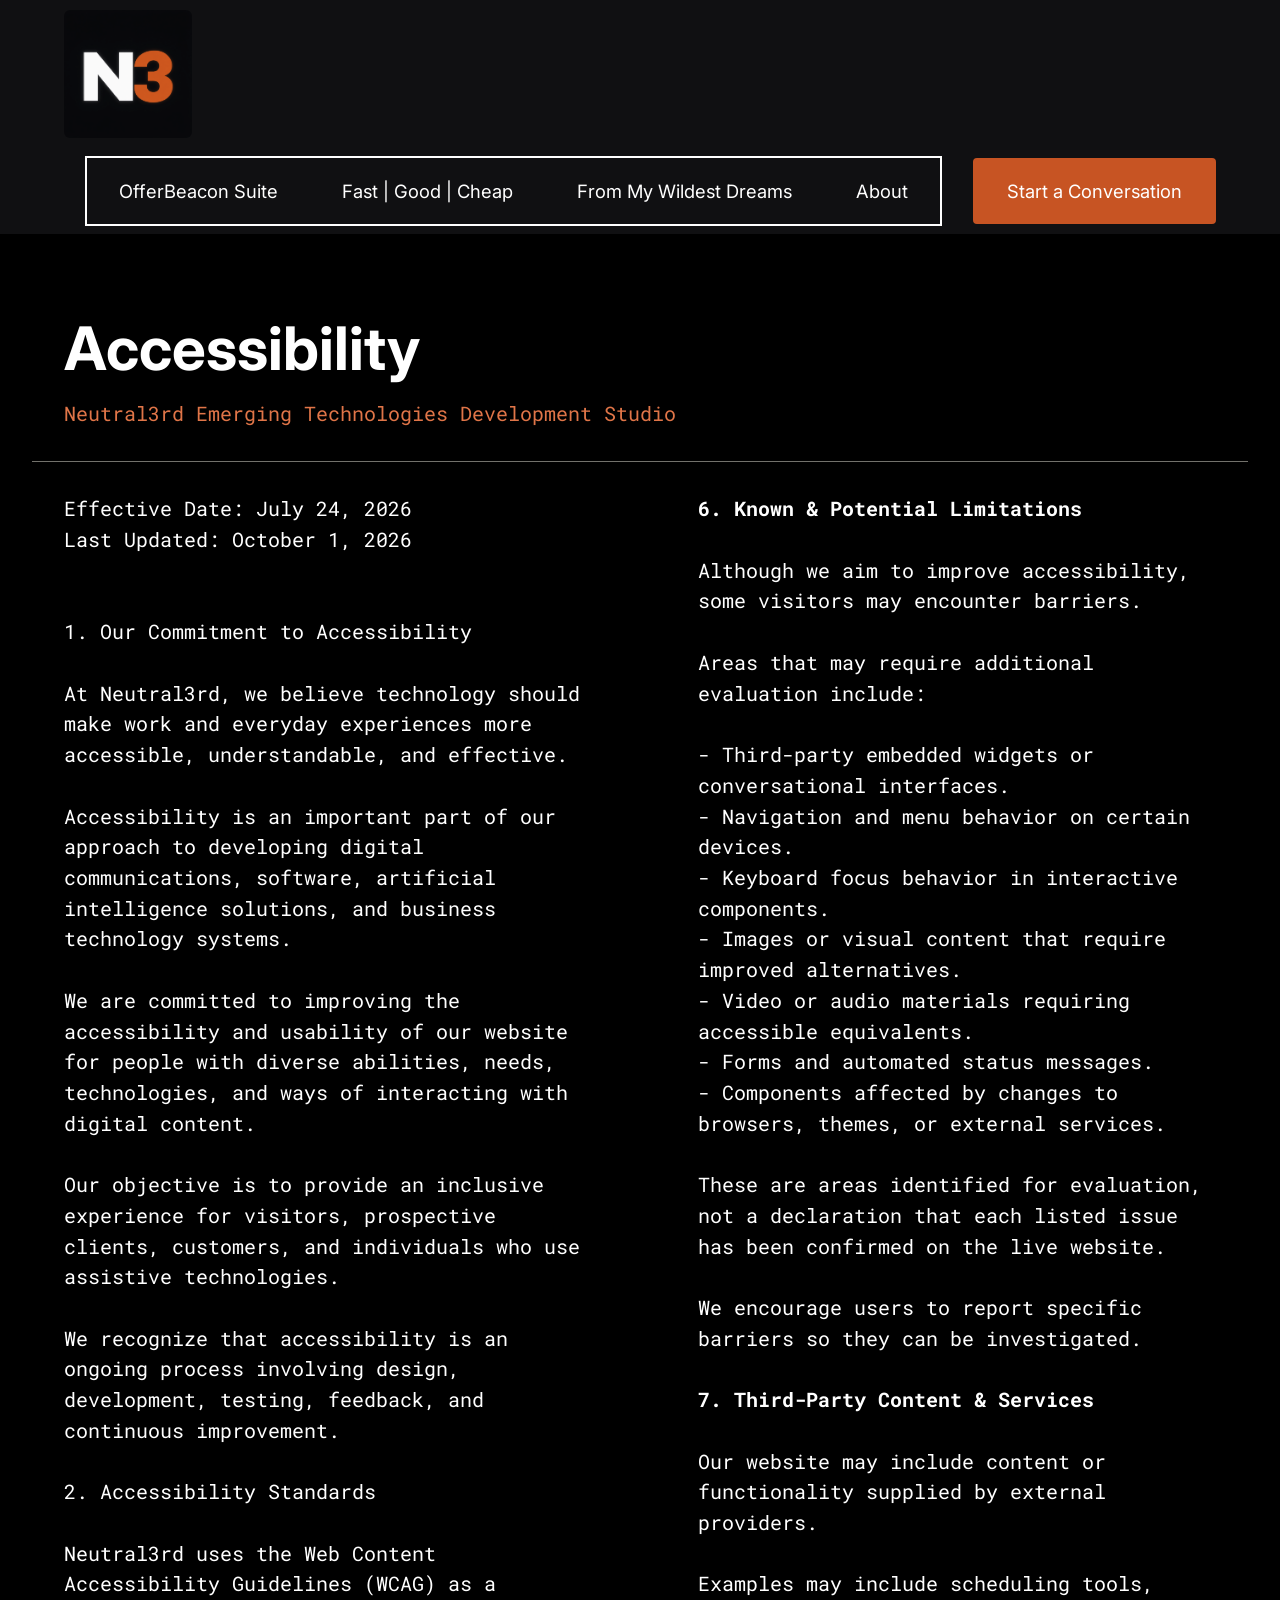
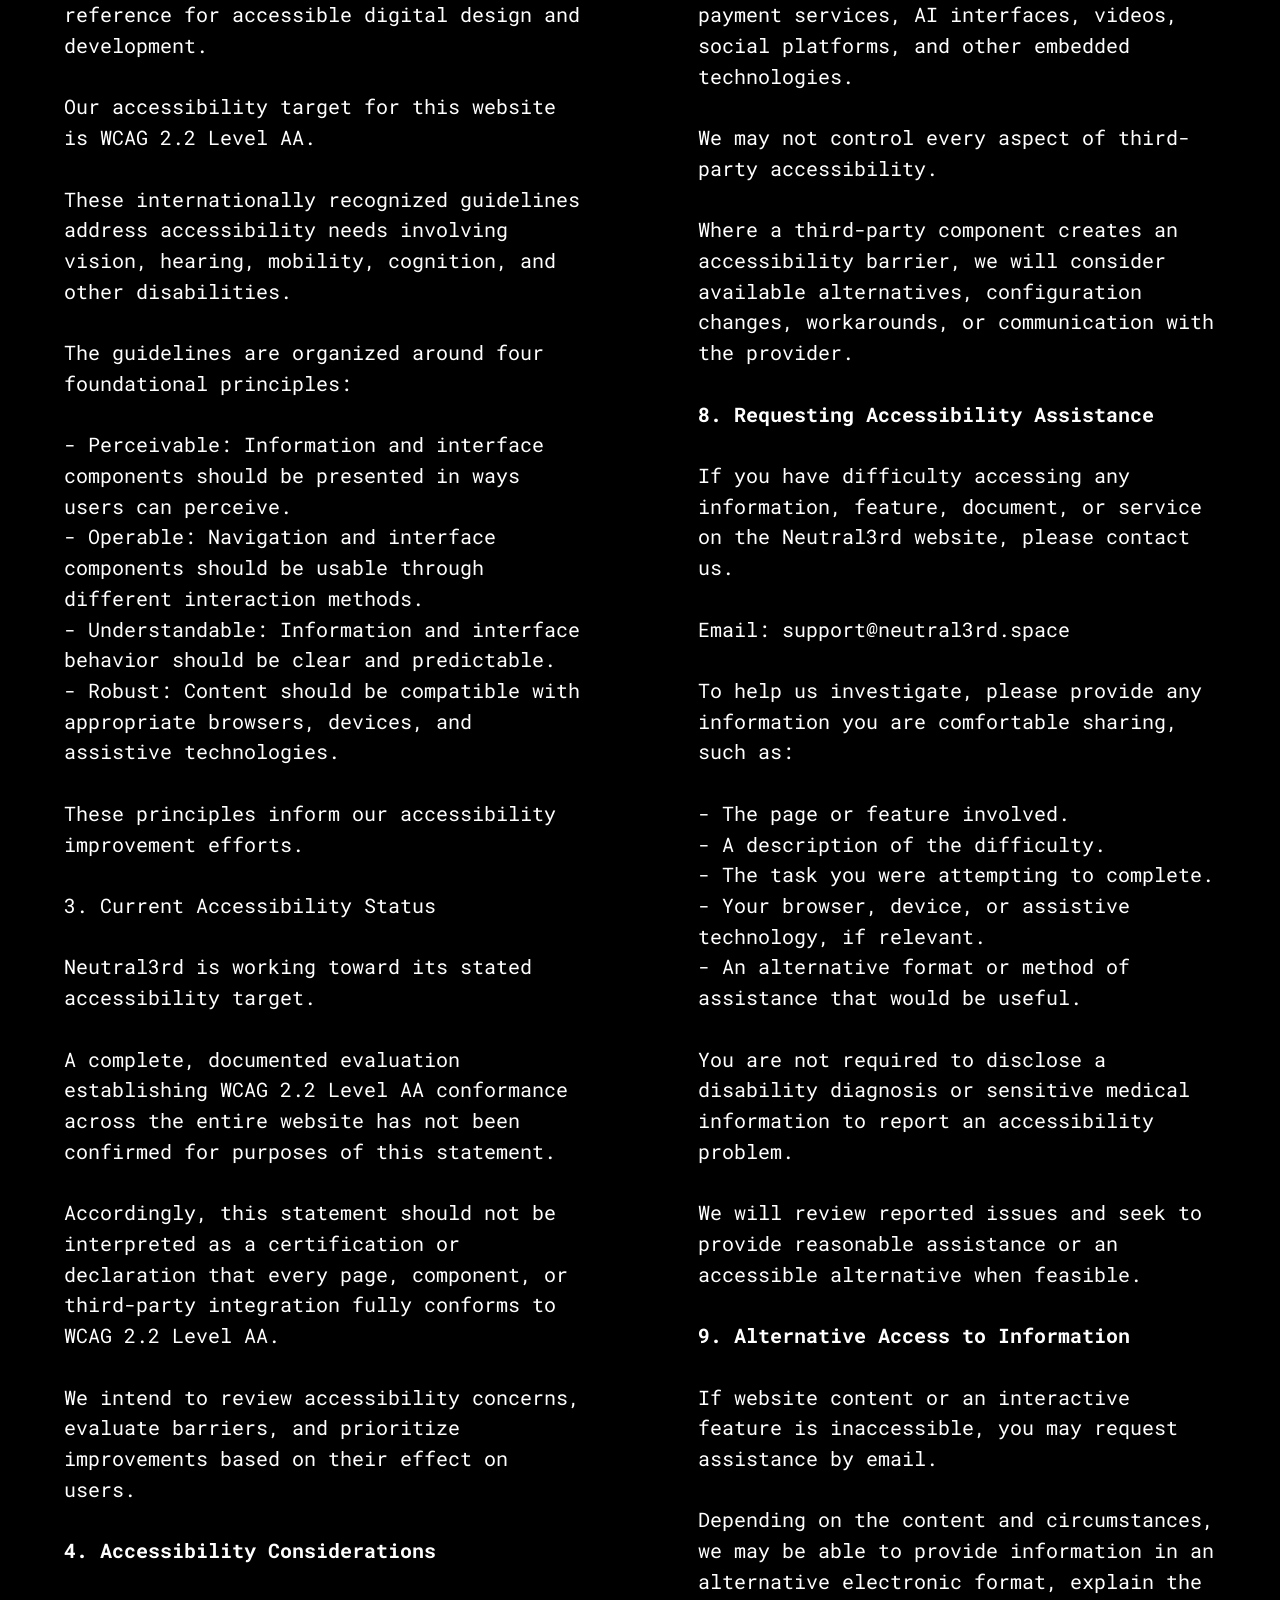
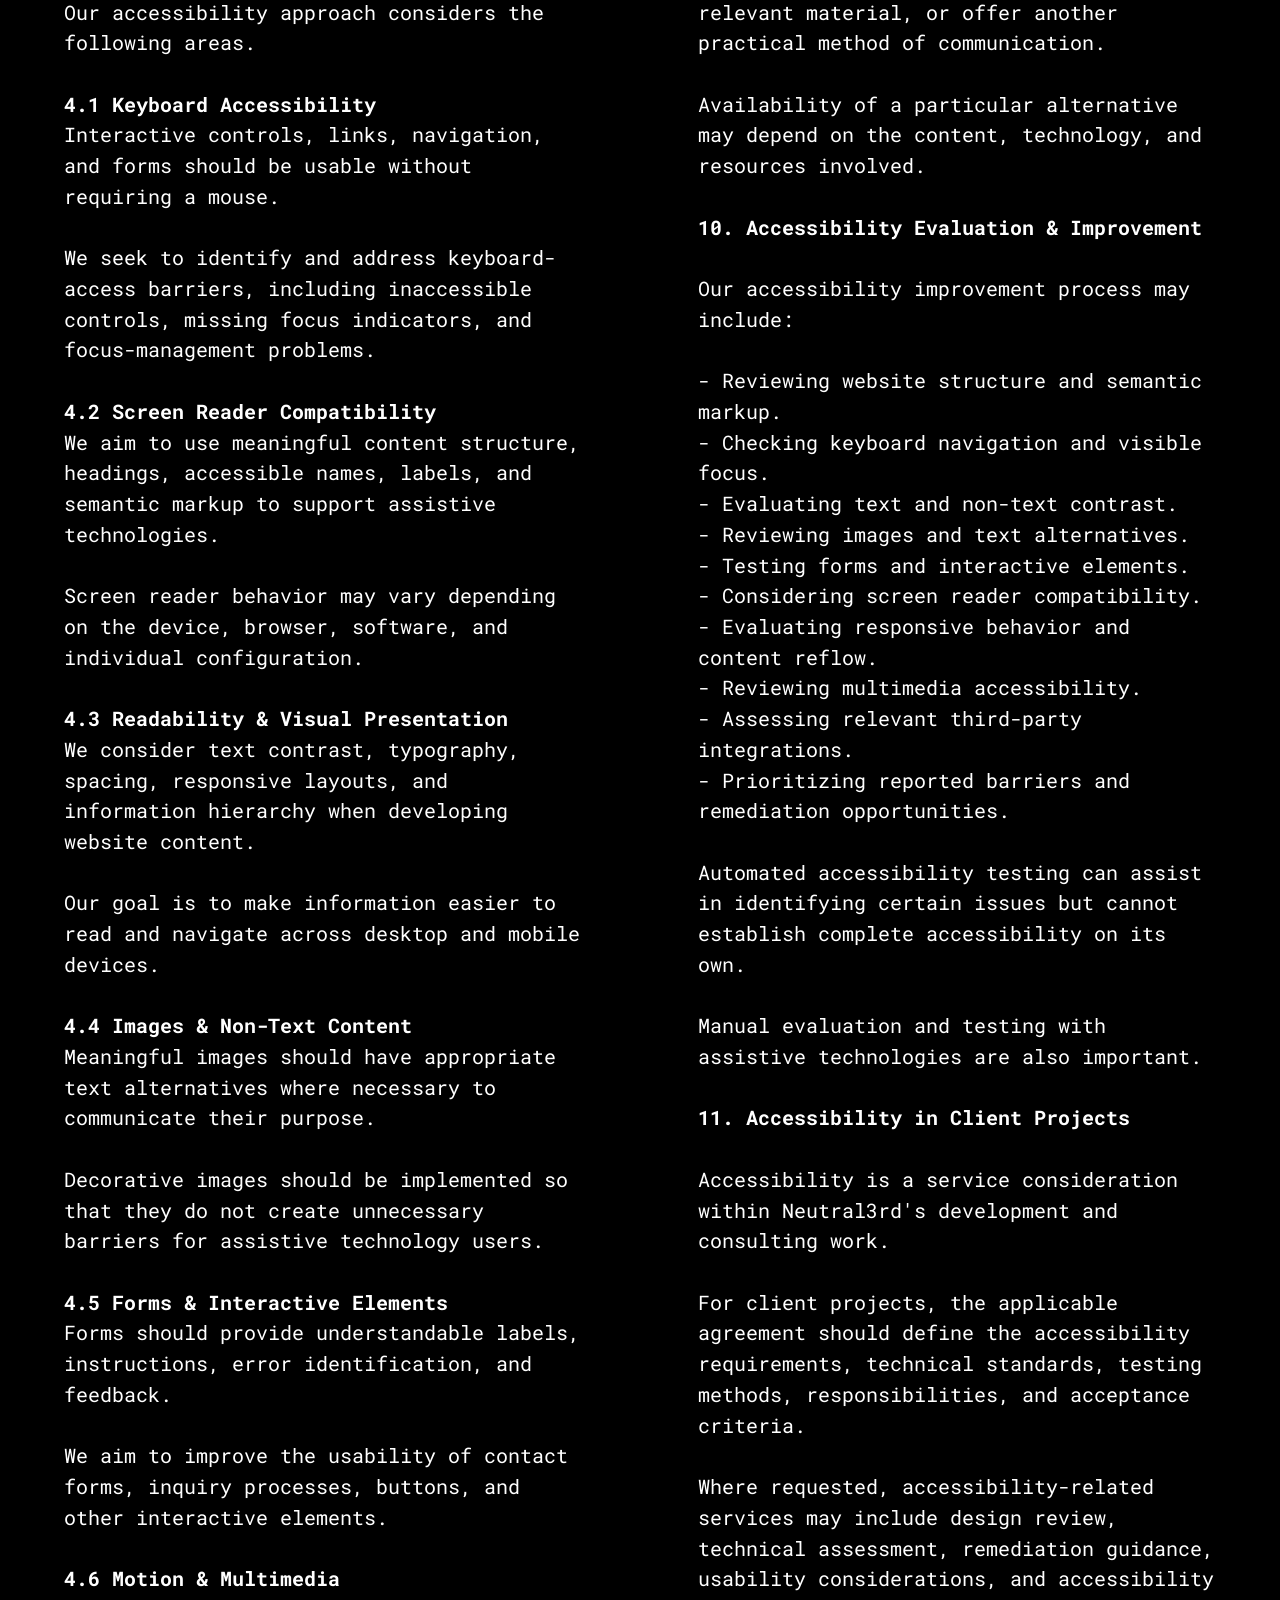
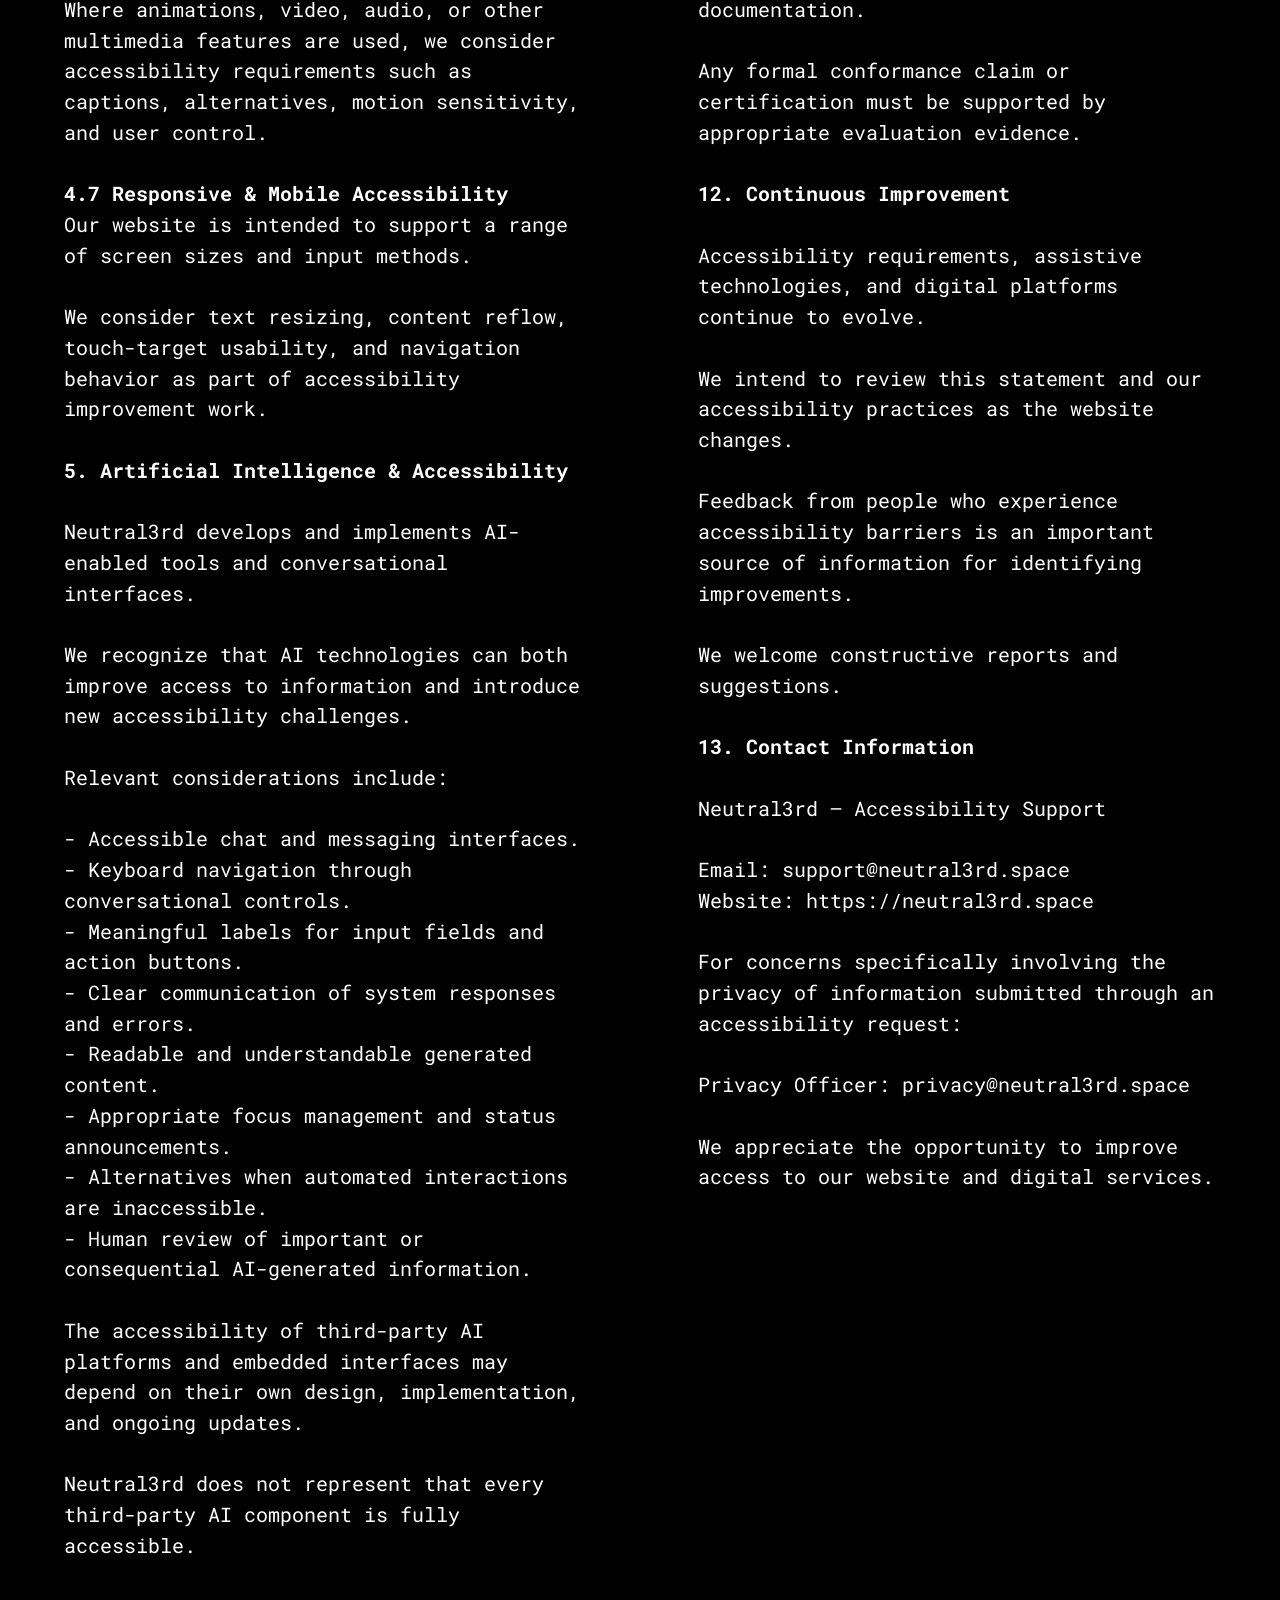
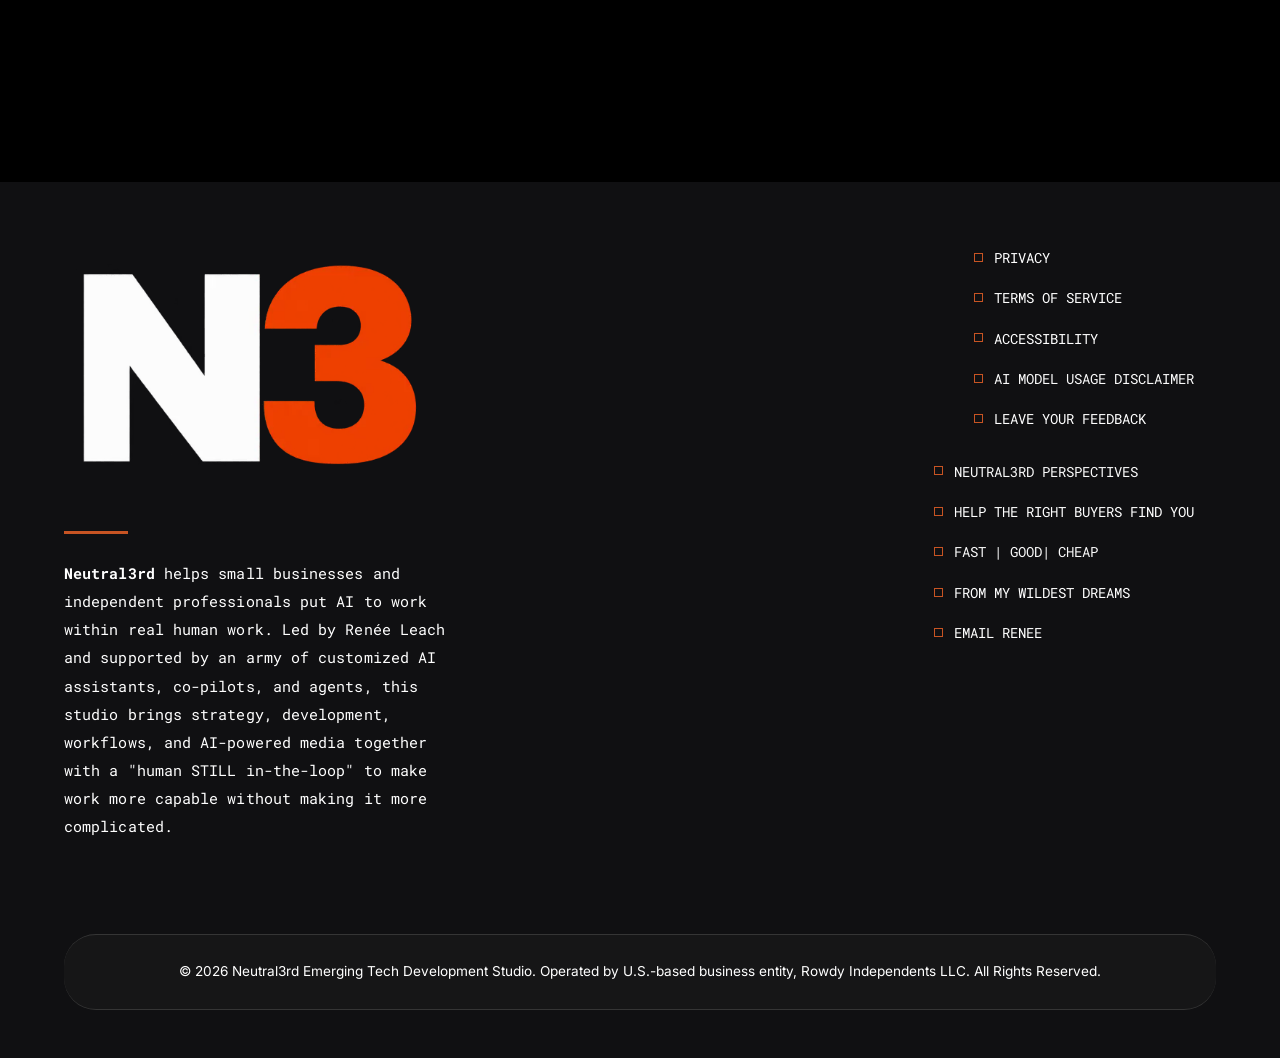
==== commit 279bec84: "create github pages" ====
--- a/accessibility.html
+++ b/accessibility.html
@@ -23,7 +23,7 @@
   <noscript><link rel="stylesheet" href="https://fonts.googleapis.com/css?family=Inter:100,200,300,400,500,600,700,800,900,100i,200i,300i,400i,500i,600i,700i,800i,900i&display=swap"></noscript>
   <link rel="preload" href="https://fonts.googleapis.com/css?family=Roboto+Mono:100,200,300,400,500,600,700,100i,200i,300i,400i,500i,600i,700i&display=swap" as="style" onload="this.onload=null;this.rel='stylesheet'">
   <noscript><link rel="stylesheet" href="https://fonts.googleapis.com/css?family=Roboto+Mono:100,200,300,400,500,600,700,100i,200i,300i,400i,500i,600i,700i&display=swap"></noscript>
-  <link rel="preload" as="style" href="assets/mobirise/css/mbr-additional.css?v=EJTmjA"><link rel="stylesheet" href="assets/mobirise/css/mbr-additional.css?v=EJTmjA" type="text/css">
+  <link rel="preload" as="style" href="assets/mobirise/css/mbr-additional.css?v=d86M7n"><link rel="stylesheet" href="assets/mobirise/css/mbr-additional.css?v=d86M7n" type="text/css">
 
   
   
@@ -285,13 +285,13 @@
                             <ul class="list mbr-fonts-style display-7">
                                 <li class="item-wrap"><strong><a href="https://neutral3rd.space/privacy" class="text-info">PRIVACY</a></strong></li><a href="privacy.html" class="text-primary"><strong>
                                 </strong></a><li class="item-wrap"><strong><a href="https://neutral3rd.space/terms" class="text-info">TERMS OF SERVICE</a></strong></li><a href="https://neutral3rd.space/terms" class="text-primary">
-                                </a><li class="item-wrap"><strong><a href="https://neutral3rd.space/accessibility" class="text-info">ACCESSIBILITY</a></strong></li><li class="item-wrap"><strong><a href="https://connections.neutral3rd.space/wall" class="text-info" target="_blank">LEAVE YOUR FEEDBACK</a></strong></li><li class="item-wrap"><strong><a href="https://perspectives.neutral3rd.space/" class="text-white" target="_blank">NEUTRAL3RD PERSPECTIVES</a></strong></li>
+                                </a><li class="item-wrap"><strong><a href="https://neutral3rd.space/accessibility" class="text-info">ACCESSIBILITY</a></strong></li><li class="item-wrap"><strong><a href="https://neutral3rd.space/llm-usage" class="text-white">AI MODEL USAGE DISCLAIMER</a></strong></li><li class="item-wrap"><strong><a href="https://connections.neutral3rd.space/wall" class="text-info" target="_blank">LEAVE YOUR FEEDBACK</a></strong></li>
                             </ul>
                         </div>
 
                         <div class="nav-wrap">
                             <ul class="list mbr-fonts-style display-7">
-                                <li class="item-wrap"><strong><a href="https://offerbeacon.neutral3rd.space/" class="text-info" target="_blank">HELP THE RIGHT BUYERS FIND YOU</a></strong></li><li class="item-wrap"><strong><a href="https://neutral3rd.space/fast-good-cheap" class="text-white">FAST | GOOD| CHEAP</a></strong></li><li class="item-wrap"><strong><a href="https://neutral3rd.space/custom-task-prompt" class="text-info text-primary">FROM MY WILDEST DREAMS</a></strong></li><a href="https://neutral3rd.space" class="text-primary">
+                                <li class="item-wrap"><strong><a href="https://perspectives.neutral3rd.space/" class="text-white" target="_blank">NEUTRAL3RD PERSPECTIVES</a></strong></li><li class="item-wrap"><strong><a href="https://offerbeacon.neutral3rd.space/" class="text-info" target="_blank">HELP THE RIGHT BUYERS FIND YOU</a></strong></li><li class="item-wrap"><strong><a href="https://neutral3rd.space/fast-good-cheap" class="text-white">FAST | GOOD| CHEAP</a></strong></li><li class="item-wrap"><strong><a href="https://neutral3rd.space/custom-task-prompt" class="text-info text-primary">FROM MY WILDEST DREAMS</a></strong></li><a href="https://neutral3rd.space" class="text-primary">
 </a><li class="item-wrap"><strong><a href="mailto:renee.leach@neutral3rd.space?subject=Business%20Inquiry" class="text-info">EMAIL RENEE</a></strong></li>
                             </ul>
                         </div>
--- a/assets/mobirise/css/mbr-additional.css
+++ b/assets/mobirise/css/mbr-additional.css
@@ -1860,7 +1860,7 @@
 .cid-vyqf49IxUR {
   padding-top: 3rem;
   padding-bottom: 3rem;
-  background-image: url("../../../assets/images/background11.webp");
+  background-image: url("../../../assets/images/background10.webp");
 }
 .cid-vyqf49IxUR .mbr-fallback-image.disabled {
   display: none;
@@ -7801,3 +7801,861 @@
 .cid-vA8TDuKXjP .text-wrapper {
   color: #fff;
 }
+.cid-vCdxUxKJ39 .navbar-dropdown {
+  position: relative !important;
+}
+.cid-vCdxUxKJ39 .container-fluid {
+  padding-left: 108px;
+  padding-right: 108px;
+}
+@media (max-width: 1440px) {
+  .cid-vCdxUxKJ39 .container-fluid {
+    padding-left: 64px;
+    padding-right: 64px;
+  }
+}
+@media (max-width: 992px) {
+  .cid-vCdxUxKJ39 .container-fluid {
+    padding-left: 16px;
+    padding-right: 16px;
+  }
+}
+.cid-vCdxUxKJ39 .dropdown-item:before {
+  font-family: Moririse2 !important;
+  content: "\e966";
+  display: inline-block;
+  width: 0;
+  position: absolute;
+  left: 1rem;
+  top: 0.5rem;
+  margin-right: 0.5rem;
+  line-height: 1;
+  font-size: inherit;
+  vertical-align: middle;
+  text-align: center;
+  overflow: hidden;
+  transform: scale(0, 1);
+  transition: all 0.25s ease-in-out;
+}
+.cid-vCdxUxKJ39 .dropdown-menu {
+  padding: 0;
+  border-radius: 4px;
+  box-shadow: 0 1px 3px 0 rgba(0, 0, 0, 0.1);
+}
+.cid-vCdxUxKJ39 .dropdown-item {
+  border: 2px solid #ffffff;
+  background: #101012 !important;
+  color: #474a48 !important;
+}
+.cid-vCdxUxKJ39 .dropdown-item:hover,
+.cid-vCdxUxKJ39 .dropdown-item:focus {
+  background: #101012 !important;
+  color: #474a48 !important;
+}
+.cid-vCdxUxKJ39 .dropdown-item:hover span {
+  color: white;
+}
+.cid-vCdxUxKJ39 .dropdown-item:first-child {
+  border-top-left-radius: 4px;
+  border-top-right-radius: 4px;
+}
+.cid-vCdxUxKJ39 .dropdown-item:last-child {
+  border-bottom-left-radius: 4px;
+  border-bottom-right-radius: 4px;
+}
+.cid-vCdxUxKJ39 .nav-dropdown .link {
+  padding: 0 0.3em !important;
+  margin: 0.667em 1em !important;
+}
+.cid-vCdxUxKJ39 .nav-dropdown .link.dropdown-toggle::after {
+  margin-left: 0.5rem;
+  margin-top: 0.2rem;
+}
+.cid-vCdxUxKJ39 .nav-link {
+  position: relative;
+}
+.cid-vCdxUxKJ39 .container {
+  display: flex;
+  margin: 0 auto;
+  max-width: 1600px;
+}
+@media (min-width: 992px) {
+  .cid-vCdxUxKJ39 .container {
+    flex-wrap: nowrap;
+  }
+}
+.cid-vCdxUxKJ39 .iconfont-wrapper {
+  color: #ffffff !important;
+  font-size: 1.5rem;
+  transition: all 0.3s ease-in-out;
+}
+.cid-vCdxUxKJ39 .iconfont-wrapper:hover {
+  color: #c75423 !important;
+}
+.cid-vCdxUxKJ39 .dropdown-menu,
+.cid-vCdxUxKJ39 .navbar.opened {
+  background: #101012 !important;
+}
+.cid-vCdxUxKJ39 .nav-item:focus,
+.cid-vCdxUxKJ39 .nav-link:focus {
+  outline: none;
+}
+.cid-vCdxUxKJ39 .dropdown .dropdown-menu .dropdown-item {
+  width: auto;
+  transition: all 0.25s ease-in-out;
+}
+.cid-vCdxUxKJ39 .dropdown .dropdown-menu .dropdown-item::after {
+  right: 1.6rem;
+}
+.cid-vCdxUxKJ39 .dropdown .dropdown-menu .dropdown-item .mbr-iconfont {
+  margin-right: 0.5rem;
+  vertical-align: sub;
+}
+.cid-vCdxUxKJ39 .dropdown .dropdown-menu .dropdown-item .mbr-iconfont:before {
+  display: inline-block;
+  transform: scale(1, 1);
+  transition: all 0.25s ease-in-out;
+}
+.cid-vCdxUxKJ39 .collapsed .dropdown-menu .dropdown-item:before {
+  display: none;
+}
+.cid-vCdxUxKJ39 .collapsed .dropdown .dropdown-menu .dropdown-item {
+  padding: 0.235em 1.5em 0.235em 1.5em !important;
+  transition: none;
+  margin: 0 !important;
+}
+.cid-vCdxUxKJ39 .navbar {
+  min-height: 110px;
+  transition: all 0.3s;
+  border-bottom: 1px solid transparent;
+  box-shadow: 0 1px 3px 0 rgba(0, 0, 0, 0.1);
+  background: #101012;
+  padding: 0 !important;
+  border-radius: 0 !important;
+  border: none !important;
+  box-shadow: none !important;
+}
+.cid-vCdxUxKJ39 .navbar.opened {
+  transition: all 0.3s;
+}
+.cid-vCdxUxKJ39 .navbar .dropdown-item {
+  padding: 0.5rem 3.2rem 0.5rem 1.8rem;
+  border-radius: 0;
+}
+.cid-vCdxUxKJ39 .navbar .navbar-logo img {
+  width: auto;
+  border-radius: 6px !important;
+}
+.cid-vCdxUxKJ39 .navbar .navbar-collapse {
+  justify-content: flex-end;
+  z-index: 1;
+}
+.cid-vCdxUxKJ39 .navbar.collapsed {
+  justify-content: center;
+}
+.cid-vCdxUxKJ39 .navbar.collapsed .nav-item .nav-link::before {
+  display: none;
+}
+.cid-vCdxUxKJ39 .navbar.collapsed.opened .dropdown-menu {
+  top: 0;
+}
+@media (min-width: 992px) {
+  .cid-vCdxUxKJ39 .navbar.collapsed.opened:not(.navbar-short) .navbar-collapse {
+    max-height: calc(98.5vh - 8rem);
+  }
+}
+.cid-vCdxUxKJ39 .navbar.collapsed .dropdown-menu .dropdown-submenu {
+  left: 0 !important;
+}
+.cid-vCdxUxKJ39 .navbar.collapsed .dropdown-menu .dropdown-item:after {
+  right: auto;
+}
+.cid-vCdxUxKJ39 .navbar.collapsed .dropdown-menu .dropdown-toggle[data-toggle="dropdown-submenu"]:after {
+  margin-left: 0.5rem;
+  margin-top: 0.2rem;
+  border-top: 0.35em solid;
+  border-right: 0.35em solid transparent;
+  border-left: 0.35em solid transparent;
+  border-bottom: 0;
+  top: 41%;
+}
+.cid-vCdxUxKJ39 .navbar.collapsed ul.navbar-nav li {
+  margin: auto;
+}
+.cid-vCdxUxKJ39 .navbar.collapsed .dropdown-menu .dropdown-item {
+  padding: 0.25rem 1.5rem;
+  text-align: center;
+}
+.cid-vCdxUxKJ39 .navbar.collapsed .icons-menu {
+  padding-left: 0;
+  padding-right: 0;
+  padding-top: 0.5rem;
+  padding-bottom: 0.5rem;
+}
+@media (max-width: 991px) {
+  .cid-vCdxUxKJ39 .navbar .nav-item .nav-link::before {
+    display: none;
+  }
+  .cid-vCdxUxKJ39 .navbar.opened .dropdown-menu {
+    top: 0;
+  }
+  .cid-vCdxUxKJ39 .navbar .dropdown-menu .dropdown-submenu {
+    left: 0 !important;
+  }
+  .cid-vCdxUxKJ39 .navbar .dropdown-menu .dropdown-item:after {
+    right: auto;
+  }
+  .cid-vCdxUxKJ39 .navbar .dropdown-menu .dropdown-toggle[data-toggle="dropdown-submenu"]:after {
+    margin-left: 0.5rem;
+    margin-top: 0.2rem;
+    border-top: 0.35em solid;
+    border-right: 0.35em solid transparent;
+    border-left: 0.35em solid transparent;
+    border-bottom: 0;
+    top: 40%;
+  }
+  .cid-vCdxUxKJ39 .navbar .navbar-logo img {
+    height: 3rem !important;
+  }
+  .cid-vCdxUxKJ39 .navbar ul.navbar-nav li {
+    margin: auto;
+  }
+  .cid-vCdxUxKJ39 .navbar .dropdown-menu .dropdown-item {
+    padding: 0.25rem 1.5rem !important;
+    text-align: center;
+  }
+  .cid-vCdxUxKJ39 .navbar .navbar-brand {
+    flex-shrink: initial;
+    flex-basis: auto;
+    word-break: break-word;
+    padding-right: 0.5rem;
+    max-width: 80%;
+  }
+  .cid-vCdxUxKJ39 .navbar .navbar-toggler {
+    flex-basis: auto;
+  }
+  .cid-vCdxUxKJ39 .navbar .icons-menu {
+    padding-left: 0;
+    padding-top: 0.5rem;
+    padding-bottom: 0.5rem;
+  }
+}
+.cid-vCdxUxKJ39 .navbar.navbar-short {
+  min-height: 96px;
+}
+.cid-vCdxUxKJ39 .navbar.navbar-short .navbar-brand {
+  min-height: 96px;
+}
+.cid-vCdxUxKJ39 .navbar-brand {
+  min-height: 96px;
+  flex-shrink: 0;
+  align-items: center;
+  margin-right: 0;
+  padding: 10px 0;
+  transition: all 0.3s;
+  word-break: break-word !important;
+  z-index: 1;
+  word-wrap: break-word !important;
+  white-space: normal;
+}
+.cid-vCdxUxKJ39 .navbar-brand .navbar-caption {
+  line-height: inherit !important;
+  font-weight: 400;
+}
+.cid-vCdxUxKJ39 .navbar-brand .navbar-caption:hover,
+.cid-vCdxUxKJ39 .navbar-brand .navbar-caption:focus {
+  color: #c75423 !important;
+}
+.cid-vCdxUxKJ39 .navbar-brand .navbar-logo a {
+  outline: none;
+}
+.cid-vCdxUxKJ39 .navbar.opened .navbar-brand .navbar-caption:hover,
+.cid-vCdxUxKJ39 .navbar.opened .navbar-brand .navbar-caption:focus {
+  color: #c75423 !important;
+}
+.cid-vCdxUxKJ39 .dropdown-item.active,
+.cid-vCdxUxKJ39 .dropdown-item:active {
+  background-color: transparent;
+}
+.cid-vCdxUxKJ39 .navbar-expand-lg .navbar-nav .nav-link {
+  padding: 0;
+}
+.cid-vCdxUxKJ39 .nav-dropdown .link.dropdown-toggle {
+  margin-right: 1.667em;
+}
+.cid-vCdxUxKJ39 .nav-dropdown .link.dropdown-toggle[aria-expanded="true"] {
+  margin-right: 0;
+  padding: 0.667em 1.667em;
+}
+.cid-vCdxUxKJ39 .navbar.navbar-expand-lg .dropdown .dropdown-menu {
+  background: #101012;
+  top: 3rem;
+  border-radius: 0;
+}
+@media (max-width: 992px) {
+  .cid-vCdxUxKJ39 .navbar.navbar-expand-lg .dropdown .dropdown-menu {
+    top: 0;
+  }
+}
+.cid-vCdxUxKJ39 .navbar.navbar-expand-lg .dropdown .dropdown-menu .dropdown-submenu {
+  margin: 0;
+  left: 100%;
+  top: 0;
+  border-left: 1px solid transparent;
+}
+.cid-vCdxUxKJ39 .navbar .dropdown.open > .dropdown-menu {
+  display: block;
+}
+.cid-vCdxUxKJ39 ul.navbar-nav {
+  flex-wrap: wrap;
+}
+@media (min-width: 991px) {
+  .cid-vCdxUxKJ39 ul.navbar-nav {
+    padding: 0;
+    background-color: transparent;
+    border: 2px solid #ffffff;
+  }
+}
+.cid-vCdxUxKJ39 .navbar-buttons {
+  text-align: center;
+}
+.cid-vCdxUxKJ39 .navbar-buttons .btn {
+  white-space: nowrap;
+  margin-right: 0;
+  padding: 22px 32px;
+  min-height: auto;
+}
+.cid-vCdxUxKJ39 .navbar-buttons .btn .mbr-iconfont {
+  width: 32px;
+  height: 32px;
+  min-width: 32px;
+  font-size: 16px;
+  margin-left: 32px;
+  margin-right: -20px;
+}
+@media (max-width: 575px) {
+  .cid-vCdxUxKJ39 .navbar-buttons .btn {
+    width: auto !important;
+  }
+}
+.cid-vCdxUxKJ39 button.navbar-toggler {
+  outline: none;
+  width: 50px;
+  height: 50px;
+  cursor: pointer;
+  transition: all 0.2s;
+  position: relative;
+  align-self: center;
+  border-radius: 100%;
+  background-color: #101012 !important;
+  border: none !important;
+  box-shadow: none !important;
+}
+.cid-vCdxUxKJ39 button.navbar-toggler .hamburger span {
+  position: absolute;
+  right: 0;
+  width: 20px;
+  height: 2px;
+  border-right: 5px;
+  background-color: #ffffff;
+}
+.cid-vCdxUxKJ39 button.navbar-toggler .hamburger span:nth-child(1) {
+  top: 18px;
+  left: 15px;
+  transition: all 0.2s;
+}
+.cid-vCdxUxKJ39 button.navbar-toggler .hamburger span:nth-child(2) {
+  left: 15px;
+  top: 24px;
+  transition: all 0.15s;
+}
+.cid-vCdxUxKJ39 button.navbar-toggler .hamburger span:nth-child(3) {
+  left: 15px;
+  top: 24px;
+  transition: all 0.15s;
+}
+.cid-vCdxUxKJ39 button.navbar-toggler .hamburger span:nth-child(4) {
+  left: 15px;
+  top: 30px;
+  transition: all 0.2s;
+}
+.cid-vCdxUxKJ39 nav.opened .hamburger span:nth-child(1) {
+  top: 8px;
+  width: 0;
+  opacity: 0;
+  right: 50%;
+  transition: all 0.2s;
+}
+.cid-vCdxUxKJ39 nav.opened .hamburger span:nth-child(2) {
+  transform: rotate(45deg);
+  transition: all 0.25s;
+}
+.cid-vCdxUxKJ39 nav.opened .hamburger span:nth-child(3) {
+  transform: rotate(-45deg);
+  transition: all 0.25s;
+}
+.cid-vCdxUxKJ39 nav.opened .hamburger span:nth-child(4) {
+  top: 8px;
+  width: 0;
+  opacity: 0;
+  right: 50%;
+  transition: all 0.2s;
+}
+.cid-vCdxUxKJ39 .navbar-dropdown {
+  padding: 0 1rem;
+}
+.cid-vCdxUxKJ39 a.nav-link {
+  display: flex;
+  align-items: center;
+  justify-content: center;
+}
+.cid-vCdxUxKJ39 .icons-menu {
+  flex-wrap: nowrap;
+  display: flex;
+  justify-content: center;
+  padding-left: 1rem;
+  padding-right: 1rem;
+  padding-top: 0.3rem;
+  text-align: center;
+}
+@media screen and (-ms-high-contrast: active), (-ms-high-contrast: none) {
+  .cid-vCdxUxKJ39 .navbar {
+    height: 70px;
+  }
+  .cid-vCdxUxKJ39 .navbar.opened {
+    height: auto;
+  }
+  .cid-vCdxUxKJ39 .nav-item .nav-link:hover::before {
+    width: 175%;
+    max-width: calc(100% + 2rem);
+    left: -1rem;
+  }
+}
+.cid-vCdxUxKJ39 .navbar-nav {
+  margin: 0 auto;
+}
+.cid-vCdxUxKJ39 .nav-item {
+  padding: 0;
+  margin: 0;
+}
+.cid-vCdxUxKJ39 .nav-item .nav-link {
+  padding: 24px 32px !important;
+  margin: 0 !important;
+  transition: all 0.3s ease-in-out;
+  font-weight: 400;
+}
+.cid-vCdxUxKJ39 .nav-item .nav-link::after {
+  color: #c75423 !important;
+  transform: rotate(0);
+  transition: .3s;
+}
+.cid-vCdxUxKJ39 .nav-item .nav-link:hover {
+  background-color: transparent;
+  color: #c75423 !important;
+}
+.cid-vCdxUxKJ39 .nav-item .nav-link.show::after {
+  transform: rotate(180deg);
+}
+.cid-vCdxUxKJ39 .nav-item .dropdown-menu {
+  background-color: transparent !important;
+}
+.cid-vCdxUxKJ39 .nav-item .dropdown-menu:hover {
+  background-color: transparent !important;
+}
+.cid-vCdxUxKJ39 .nav-item .dropdown-menu .dropdown-item {
+  color: #474a48 !important;
+}
+.cid-vCdxUxKJ39 .nav-item .dropdown-menu .dropdown-item:hover {
+  color: #c75423 !important;
+}
+@media (max-width: 991px) {
+  .cid-vCdxUxKJ39 .navbar {
+    justify-content: flex-start !important;
+  }
+  .cid-vCdxUxKJ39 .navbar.opened {
+    min-height: 100vh !important;
+    flex-direction: column !important;
+    justify-content: flex-start !important;
+  }
+  .cid-vCdxUxKJ39 .navbar-collapse {
+    padding: 20px 0 3rem;
+  }
+  .cid-vCdxUxKJ39 .navbar-collapse .navbar-nav {
+    width: 100%;
+    margin-bottom: 24px;
+  }
+  .cid-vCdxUxKJ39 .navbar-collapse .nav-item {
+    width: 100%;
+    margin: 0;
+  }
+  .cid-vCdxUxKJ39 .navbar-collapse .nav-item:not(:first-child) {
+    border-top: 1px solid rgba(255, 255, 255, 0.2);
+  }
+  .cid-vCdxUxKJ39 .navbar-collapse .nav-item .nav-link {
+    padding: 14px !important;
+    justify-content: center;
+  }
+}
+.cid-vCdxUxKJ39 .content-wrap {
+  min-height: 130px;
+}
+.cid-vCdxUy0ApU {
+  padding-top: 5rem;
+  padding-bottom: 5rem;
+  background-color: #000000;
+}
+.cid-vCdxUy0ApU .container-fluid {
+  padding: 0 32px;
+}
+@media (max-width: 992px) {
+  .cid-vCdxUy0ApU .container-fluid {
+    padding: 0 24px;
+  }
+}
+@media (max-width: 992px) and (max-width: 992px) {
+  .cid-vCdxUy0ApU .container {
+    padding: 0 24px;
+  }
+}
+.cid-vCdxUy0ApU .card {
+  justify-content: center;
+}
+.cid-vCdxUy0ApU .title-wrapper {
+  padding: 0 32px 32px;
+}
+@media (max-width: 992px) {
+  .cid-vCdxUy0ApU .title-wrapper {
+    padding: 0 24px 24px;
+  }
+}
+.cid-vCdxUy0ApU .title-wrapper .mbr-section-title {
+  margin-bottom: 16px;
+}
+.cid-vCdxUy0ApU .title-wrapper .mbr-desc {
+  margin-bottom: 0;
+}
+.cid-vCdxUy0ApU .text-wrapper {
+  border-top: 1px solid #72716b;
+  display: flex;
+  justify-content: space-between;
+  padding: 32px;
+}
+@media (max-width: 992px) {
+  .cid-vCdxUy0ApU .text-wrapper {
+    display: block;
+    padding: 24px;
+  }
+}
+.cid-vCdxUy0ApU .text-wrapper .mbr-text {
+  width: 45%;
+}
+@media (max-width: 992px) {
+  .cid-vCdxUy0ApU .text-wrapper .mbr-text {
+    width: 100%;
+    margin-bottom: 24px;
+  }
+  .cid-vCdxUy0ApU .text-wrapper .mbr-text:last-child {
+    margin-bottom: 0;
+  }
+}
+.cid-vCdxUy0ApU .mbr-section-title {
+  color: #F9F6E0;
+}
+.cid-vCdxUy0ApU .mbr-desc {
+  color: #ffffff;
+}
+.cid-vCdxUy0ApU .mbr-text {
+  color: #ffffff;
+}
+.cid-vCdxUy0ApU .mbr-section-btn {
+  text-align: right;
+}
+.cid-vCdxUy0ApU .mbr-section-title,
+.cid-vCdxUy0ApU .mbr-section-btn {
+  color: #ffffff;
+}
+.cid-vCdxUyc1Md {
+  padding-top: 3rem;
+  padding-bottom: 3rem;
+  position: relative;
+  overflow: hidden;
+  background-color: #101012;
+}
+.cid-vCdxUyc1Md .mbr-fallback-image.disabled {
+  display: none;
+}
+.cid-vCdxUyc1Md .mbr-fallback-image {
+  display: block;
+  background-size: cover;
+  background-position: center center;
+  width: 100%;
+  height: 100%;
+  position: absolute;
+  top: 0;
+}
+.cid-vCdxUyc1Md .container-fluid {
+  padding-left: clamp(24px, 5vw, 100px);
+  padding-right: clamp(24px, 5vw, 100px);
+}
+.cid-vCdxUyc1Md .n3-footer-main {
+  align-items: flex-start;
+  row-gap: 30px;
+}
+.cid-vCdxUyc1Md .content-wrapper {
+  max-width: 900px;
+  margin-bottom: 64px;
+}
+@media (max-width: 991px) {
+  .cid-vCdxUyc1Md .content-wrapper {
+    margin-bottom: 20px;
+  }
+}
+.cid-vCdxUyc1Md .title-wrapper {
+  margin-bottom: 0;
+}
+.cid-vCdxUyc1Md .title-wrap {
+  display: flex;
+  align-items: center;
+  flex-wrap: wrap;
+  gap: 20px;
+}
+.cid-vCdxUyc1Md .logo-wrapper {
+  display: block;
+  width: 100%;
+  max-width: 360px;
+  margin-bottom: 8px;
+}
+.cid-vCdxUyc1Md .logo-wrapper img,
+.cid-vCdxUyc1Md .n3-footer-logo {
+  display: block;
+  width: 100%;
+  height: auto;
+  max-width: 100%;
+  min-width: 0;
+  object-fit: contain;
+  object-position: left center;
+  border-radius: 0;
+}
+.cid-vCdxUyc1Md .mbr-section-title {
+  color: #f9f6ea;
+  margin: 0;
+}
+.cid-vCdxUyc1Md .text-wrapper {
+  margin-top: 12px;
+}
+.cid-vCdxUyc1Md .mbr-text {
+  display: block;
+  width: 100%;
+  max-width: 650px;
+  margin: 0;
+  color: #ffffff;
+  font-size: 0.95rem;
+  line-height: 1.6;
+  letter-spacing: 0.02em;
+}
+.cid-vCdxUyc1Md .desc-wrapper {
+  position: relative;
+  margin-top: 32px;
+  padding-top: 28px;
+}
+.cid-vCdxUyc1Md .desc-wrapper::before {
+  content: '';
+  position: absolute;
+  top: 0;
+  left: 0;
+  width: 64px;
+  height: 3px;
+  background-color: #c75423;
+}
+.cid-vCdxUyc1Md .mbr-section-subtitle {
+  color: #f9f6ea;
+  margin-bottom: 16px;
+}
+.cid-vCdxUyc1Md .desc-wrap {
+  width: 100%;
+}
+.cid-vCdxUyc1Md .mbr-desc {
+  display: block;
+  width: 60%;
+  max-width: 760px;
+  margin: 0;
+  color: #c6c3bd;
+  line-height: 1.85;
+  font-size: clamp(0.95rem, 1.1vw, 1.08rem);
+  letter-spacing: 0.005em;
+}
+.cid-vCdxUyc1Md .mbr-section-btn {
+  margin-top: 28px;
+  margin-bottom: 0;
+}
+.cid-vCdxUyc1Md .mbr-section-btn .btn {
+  border-color: #c75423;
+  color: #ffffff;
+  background-color: #c75423;
+  border-radius: 3px;
+  padding: 14px 24px;
+  transition: background-color 0.2s ease;
+}
+.cid-vCdxUyc1Md .mbr-section-btn .btn:hover {
+  background-color: #a8421c;
+  border-color: #a8421c;
+  color: #ffffff;
+}
+.cid-vCdxUyc1Md .navigation-wrap {
+  width: 100%;
+  padding-top: 18px;
+}
+.cid-vCdxUyc1Md .nav-wrapper {
+  display: flex;
+  justify-content: flex-end;
+  align-items: flex-start;
+  flex-wrap: wrap;
+  gap: 32px 44px;
+  margin-bottom: 64px;
+}
+.cid-vCdxUyc1Md .nav-wrap {
+  min-width: 150px;
+}
+.cid-vCdxUyc1Md .nav-wrap .list {
+  list-style-type: none;
+  padding: 0;
+  margin: 0;
+  color: #e4e3dc;
+}
+.cid-vCdxUyc1Md .nav-wrap .item-wrap {
+  position: relative;
+  display: flex;
+  align-items: center;
+  padding: 0 22px 0 20px;
+  margin-bottom: 20px;
+  font-size: 0.85rem;
+  line-height: 1.5;
+  transition: color 0.2s ease;
+}
+.cid-vCdxUyc1Md .nav-wrap .item-wrap:last-child {
+  margin-bottom: 0;
+}
+.cid-vCdxUyc1Md .nav-wrap .item-wrap::before {
+  content: '';
+  position: absolute;
+  left: 0;
+  top: 0.35em;
+  width: 9px;
+  height: 9px;
+  border: 1px solid #c75423;
+  background-color: transparent;
+  transition: background-color 0.2s ease;
+}
+.cid-vCdxUyc1Md .nav-wrap .item-wrap:hover {
+  color: #c75423;
+}
+.cid-vCdxUyc1Md .nav-wrap .item-wrap:hover::before {
+  background-color: #c75423;
+}
+.cid-vCdxUyc1Md .nav-wrap a {
+  color: inherit;
+  text-decoration: none;
+}
+.cid-vCdxUyc1Md .nav-wrap a:hover {
+  color: #c75423;
+}
+.cid-vCdxUyc1Md .mbr-copy {
+  padding: 26px 24px;
+  margin-bottom: 0;
+  background-color: #161617;
+  border-top: 1px solid #353535;
+  border-bottom: 1px solid #353535;
+  color: #ffffff;
+  text-align: center;
+  font-size: 0.85rem;
+  line-height: 1.6;
+}
+@media (max-width: 1199px) {
+  .cid-vCdxUyc1Md .nav-wrapper {
+    gap: 26px;
+  }
+  .cid-vCdxUyc1Md .nav-wrap {
+    min-width: 125px;
+  }
+  .cid-vCdxUyc1Md .mbr-desc {
+    font-size: 1rem;
+  }
+}
+@media (max-width: 991px) {
+  .cid-vCdxUyc1Md .content-wrapper {
+    max-width: 100%;
+  }
+  .cid-vCdxUyc1Md .logo-wrapper {
+    max-width: 360px;
+  }
+  .cid-vCdxUyc1Md .mbr-desc {
+    width: 100%;
+    max-width: 720px;
+  }
+  .cid-vCdxUyc1Md .navigation-wrap {
+    padding-top: 8px;
+  }
+  .cid-vCdxUyc1Md .nav-wrapper {
+    justify-content: flex-start;
+    gap: 30px 48px;
+    margin-bottom: 36px;
+  }
+  .cid-vCdxUyc1Md .desc-wrapper {
+    margin-top: 28px;
+  }
+}
+@media (max-width: 575px) {
+  .cid-vCdxUyc1Md .container-fluid {
+    padding-left: 20px;
+    padding-right: 20px;
+  }
+  .cid-vCdxUyc1Md .logo-wrapper {
+    max-width: 290px;
+    margin-bottom: 6px;
+  }
+  .cid-vCdxUyc1Md .text-wrapper {
+    margin-top: 8px;
+  }
+  .cid-vCdxUyc1Md .mbr-text {
+    font-size: 0.85rem;
+    line-height: 1.6;
+  }
+  .cid-vCdxUyc1Md .desc-wrapper {
+    margin-top: 24px;
+    padding-top: 24px;
+  }
+  .cid-vCdxUyc1Md .desc-wrapper::before {
+    width: 48px;
+  }
+  .cid-vCdxUyc1Md .mbr-desc {
+    width: 100%;
+    font-size: 0.95rem;
+    line-height: 1.75;
+  }
+  .cid-vCdxUyc1Md .nav-wrapper {
+    gap: 24px 18px;
+    margin-bottom: 30px;
+  }
+  .cid-vCdxUyc1Md .nav-wrap {
+    min-width: 0;
+    flex: 1 1 135px;
+  }
+  .cid-vCdxUyc1Md .nav-wrap .item-wrap {
+    padding-right: 14px;
+    margin-bottom: 14px;
+    font-size: 0.78rem;
+    overflow-wrap: anywhere;
+  }
+  .cid-vCdxUyc1Md .mbr-copy {
+    padding: 20px 14px;
+    font-size: 0.75rem;
+  }
+}
+.cid-vCdxUyc1Md .mbr-desc,
+.cid-vCdxUyc1Md .desc-wrap {
+  color: #ffffff;
+}
+.cid-vCdxUyc1Md .mbr-text,
+.cid-vCdxUyc1Md .text-wrapper {
+  color: #fff;
+}
--- a/assets/mobirise/css/mbr-additional.css
+++ b/assets/mobirise/css/mbr-additional.css
@@ -1860,7 +1860,7 @@
 .cid-vyqf49IxUR {
   padding-top: 3rem;
   padding-bottom: 3rem;
-  background-image: url("../../../assets/images/background11.webp");
+  background-image: url("../../../assets/images/background10.webp");
 }
 .cid-vyqf49IxUR .mbr-fallback-image.disabled {
   display: none;
@@ -7801,3 +7801,861 @@
 .cid-vA8TDuKXjP .text-wrapper {
   color: #fff;
 }
+.cid-vCdxUxKJ39 .navbar-dropdown {
+  position: relative !important;
+}
+.cid-vCdxUxKJ39 .container-fluid {
+  padding-left: 108px;
+  padding-right: 108px;
+}
+@media (max-width: 1440px) {
+  .cid-vCdxUxKJ39 .container-fluid {
+    padding-left: 64px;
+    padding-right: 64px;
+  }
+}
+@media (max-width: 992px) {
+  .cid-vCdxUxKJ39 .container-fluid {
+    padding-left: 16px;
+    padding-right: 16px;
+  }
+}
+.cid-vCdxUxKJ39 .dropdown-item:before {
+  font-family: Moririse2 !important;
+  content: "\e966";
+  display: inline-block;
+  width: 0;
+  position: absolute;
+  left: 1rem;
+  top: 0.5rem;
+  margin-right: 0.5rem;
+  line-height: 1;
+  font-size: inherit;
+  vertical-align: middle;
+  text-align: center;
+  overflow: hidden;
+  transform: scale(0, 1);
+  transition: all 0.25s ease-in-out;
+}
+.cid-vCdxUxKJ39 .dropdown-menu {
+  padding: 0;
+  border-radius: 4px;
+  box-shadow: 0 1px 3px 0 rgba(0, 0, 0, 0.1);
+}
+.cid-vCdxUxKJ39 .dropdown-item {
+  border: 2px solid #ffffff;
+  background: #101012 !important;
+  color: #474a48 !important;
+}
+.cid-vCdxUxKJ39 .dropdown-item:hover,
+.cid-vCdxUxKJ39 .dropdown-item:focus {
+  background: #101012 !important;
+  color: #474a48 !important;
+}
+.cid-vCdxUxKJ39 .dropdown-item:hover span {
+  color: white;
+}
+.cid-vCdxUxKJ39 .dropdown-item:first-child {
+  border-top-left-radius: 4px;
+  border-top-right-radius: 4px;
+}
+.cid-vCdxUxKJ39 .dropdown-item:last-child {
+  border-bottom-left-radius: 4px;
+  border-bottom-right-radius: 4px;
+}
+.cid-vCdxUxKJ39 .nav-dropdown .link {
+  padding: 0 0.3em !important;
+  margin: 0.667em 1em !important;
+}
+.cid-vCdxUxKJ39 .nav-dropdown .link.dropdown-toggle::after {
+  margin-left: 0.5rem;
+  margin-top: 0.2rem;
+}
+.cid-vCdxUxKJ39 .nav-link {
+  position: relative;
+}
+.cid-vCdxUxKJ39 .container {
+  display: flex;
+  margin: 0 auto;
+  max-width: 1600px;
+}
+@media (min-width: 992px) {
+  .cid-vCdxUxKJ39 .container {
+    flex-wrap: nowrap;
+  }
+}
+.cid-vCdxUxKJ39 .iconfont-wrapper {
+  color: #ffffff !important;
+  font-size: 1.5rem;
+  transition: all 0.3s ease-in-out;
+}
+.cid-vCdxUxKJ39 .iconfont-wrapper:hover {
+  color: #c75423 !important;
+}
+.cid-vCdxUxKJ39 .dropdown-menu,
+.cid-vCdxUxKJ39 .navbar.opened {
+  background: #101012 !important;
+}
+.cid-vCdxUxKJ39 .nav-item:focus,
+.cid-vCdxUxKJ39 .nav-link:focus {
+  outline: none;
+}
+.cid-vCdxUxKJ39 .dropdown .dropdown-menu .dropdown-item {
+  width: auto;
+  transition: all 0.25s ease-in-out;
+}
+.cid-vCdxUxKJ39 .dropdown .dropdown-menu .dropdown-item::after {
+  right: 1.6rem;
+}
+.cid-vCdxUxKJ39 .dropdown .dropdown-menu .dropdown-item .mbr-iconfont {
+  margin-right: 0.5rem;
+  vertical-align: sub;
+}
+.cid-vCdxUxKJ39 .dropdown .dropdown-menu .dropdown-item .mbr-iconfont:before {
+  display: inline-block;
+  transform: scale(1, 1);
+  transition: all 0.25s ease-in-out;
+}
+.cid-vCdxUxKJ39 .collapsed .dropdown-menu .dropdown-item:before {
+  display: none;
+}
+.cid-vCdxUxKJ39 .collapsed .dropdown .dropdown-menu .dropdown-item {
+  padding: 0.235em 1.5em 0.235em 1.5em !important;
+  transition: none;
+  margin: 0 !important;
+}
+.cid-vCdxUxKJ39 .navbar {
+  min-height: 110px;
+  transition: all 0.3s;
+  border-bottom: 1px solid transparent;
+  box-shadow: 0 1px 3px 0 rgba(0, 0, 0, 0.1);
+  background: #101012;
+  padding: 0 !important;
+  border-radius: 0 !important;
+  border: none !important;
+  box-shadow: none !important;
+}
+.cid-vCdxUxKJ39 .navbar.opened {
+  transition: all 0.3s;
+}
+.cid-vCdxUxKJ39 .navbar .dropdown-item {
+  padding: 0.5rem 3.2rem 0.5rem 1.8rem;
+  border-radius: 0;
+}
+.cid-vCdxUxKJ39 .navbar .navbar-logo img {
+  width: auto;
+  border-radius: 6px !important;
+}
+.cid-vCdxUxKJ39 .navbar .navbar-collapse {
+  justify-content: flex-end;
+  z-index: 1;
+}
+.cid-vCdxUxKJ39 .navbar.collapsed {
+  justify-content: center;
+}
+.cid-vCdxUxKJ39 .navbar.collapsed .nav-item .nav-link::before {
+  display: none;
+}
+.cid-vCdxUxKJ39 .navbar.collapsed.opened .dropdown-menu {
+  top: 0;
+}
+@media (min-width: 992px) {
+  .cid-vCdxUxKJ39 .navbar.collapsed.opened:not(.navbar-short) .navbar-collapse {
+    max-height: calc(98.5vh - 8rem);
+  }
+}
+.cid-vCdxUxKJ39 .navbar.collapsed .dropdown-menu .dropdown-submenu {
+  left: 0 !important;
+}
+.cid-vCdxUxKJ39 .navbar.collapsed .dropdown-menu .dropdown-item:after {
+  right: auto;
+}
+.cid-vCdxUxKJ39 .navbar.collapsed .dropdown-menu .dropdown-toggle[data-toggle="dropdown-submenu"]:after {
+  margin-left: 0.5rem;
+  margin-top: 0.2rem;
+  border-top: 0.35em solid;
+  border-right: 0.35em solid transparent;
+  border-left: 0.35em solid transparent;
+  border-bottom: 0;
+  top: 41%;
+}
+.cid-vCdxUxKJ39 .navbar.collapsed ul.navbar-nav li {
+  margin: auto;
+}
+.cid-vCdxUxKJ39 .navbar.collapsed .dropdown-menu .dropdown-item {
+  padding: 0.25rem 1.5rem;
+  text-align: center;
+}
+.cid-vCdxUxKJ39 .navbar.collapsed .icons-menu {
+  padding-left: 0;
+  padding-right: 0;
+  padding-top: 0.5rem;
+  padding-bottom: 0.5rem;
+}
+@media (max-width: 991px) {
+  .cid-vCdxUxKJ39 .navbar .nav-item .nav-link::before {
+    display: none;
+  }
+  .cid-vCdxUxKJ39 .navbar.opened .dropdown-menu {
+    top: 0;
+  }
+  .cid-vCdxUxKJ39 .navbar .dropdown-menu .dropdown-submenu {
+    left: 0 !important;
+  }
+  .cid-vCdxUxKJ39 .navbar .dropdown-menu .dropdown-item:after {
+    right: auto;
+  }
+  .cid-vCdxUxKJ39 .navbar .dropdown-menu .dropdown-toggle[data-toggle="dropdown-submenu"]:after {
+    margin-left: 0.5rem;
+    margin-top: 0.2rem;
+    border-top: 0.35em solid;
+    border-right: 0.35em solid transparent;
+    border-left: 0.35em solid transparent;
+    border-bottom: 0;
+    top: 40%;
+  }
+  .cid-vCdxUxKJ39 .navbar .navbar-logo img {
+    height: 3rem !important;
+  }
+  .cid-vCdxUxKJ39 .navbar ul.navbar-nav li {
+    margin: auto;
+  }
+  .cid-vCdxUxKJ39 .navbar .dropdown-menu .dropdown-item {
+    padding: 0.25rem 1.5rem !important;
+    text-align: center;
+  }
+  .cid-vCdxUxKJ39 .navbar .navbar-brand {
+    flex-shrink: initial;
+    flex-basis: auto;
+    word-break: break-word;
+    padding-right: 0.5rem;
+    max-width: 80%;
+  }
+  .cid-vCdxUxKJ39 .navbar .navbar-toggler {
+    flex-basis: auto;
+  }
+  .cid-vCdxUxKJ39 .navbar .icons-menu {
+    padding-left: 0;
+    padding-top: 0.5rem;
+    padding-bottom: 0.5rem;
+  }
+}
+.cid-vCdxUxKJ39 .navbar.navbar-short {
+  min-height: 96px;
+}
+.cid-vCdxUxKJ39 .navbar.navbar-short .navbar-brand {
+  min-height: 96px;
+}
+.cid-vCdxUxKJ39 .navbar-brand {
+  min-height: 96px;
+  flex-shrink: 0;
+  align-items: center;
+  margin-right: 0;
+  padding: 10px 0;
+  transition: all 0.3s;
+  word-break: break-word !important;
+  z-index: 1;
+  word-wrap: break-word !important;
+  white-space: normal;
+}
+.cid-vCdxUxKJ39 .navbar-brand .navbar-caption {
+  line-height: inherit !important;
+  font-weight: 400;
+}
+.cid-vCdxUxKJ39 .navbar-brand .navbar-caption:hover,
+.cid-vCdxUxKJ39 .navbar-brand .navbar-caption:focus {
+  color: #c75423 !important;
+}
+.cid-vCdxUxKJ39 .navbar-brand .navbar-logo a {
+  outline: none;
+}
+.cid-vCdxUxKJ39 .navbar.opened .navbar-brand .navbar-caption:hover,
+.cid-vCdxUxKJ39 .navbar.opened .navbar-brand .navbar-caption:focus {
+  color: #c75423 !important;
+}
+.cid-vCdxUxKJ39 .dropdown-item.active,
+.cid-vCdxUxKJ39 .dropdown-item:active {
+  background-color: transparent;
+}
+.cid-vCdxUxKJ39 .navbar-expand-lg .navbar-nav .nav-link {
+  padding: 0;
+}
+.cid-vCdxUxKJ39 .nav-dropdown .link.dropdown-toggle {
+  margin-right: 1.667em;
+}
+.cid-vCdxUxKJ39 .nav-dropdown .link.dropdown-toggle[aria-expanded="true"] {
+  margin-right: 0;
+  padding: 0.667em 1.667em;
+}
+.cid-vCdxUxKJ39 .navbar.navbar-expand-lg .dropdown .dropdown-menu {
+  background: #101012;
+  top: 3rem;
+  border-radius: 0;
+}
+@media (max-width: 992px) {
+  .cid-vCdxUxKJ39 .navbar.navbar-expand-lg .dropdown .dropdown-menu {
+    top: 0;
+  }
+}
+.cid-vCdxUxKJ39 .navbar.navbar-expand-lg .dropdown .dropdown-menu .dropdown-submenu {
+  margin: 0;
+  left: 100%;
+  top: 0;
+  border-left: 1px solid transparent;
+}
+.cid-vCdxUxKJ39 .navbar .dropdown.open > .dropdown-menu {
+  display: block;
+}
+.cid-vCdxUxKJ39 ul.navbar-nav {
+  flex-wrap: wrap;
+}
+@media (min-width: 991px) {
+  .cid-vCdxUxKJ39 ul.navbar-nav {
+    padding: 0;
+    background-color: transparent;
+    border: 2px solid #ffffff;
+  }
+}
+.cid-vCdxUxKJ39 .navbar-buttons {
+  text-align: center;
+}
+.cid-vCdxUxKJ39 .navbar-buttons .btn {
+  white-space: nowrap;
+  margin-right: 0;
+  padding: 22px 32px;
+  min-height: auto;
+}
+.cid-vCdxUxKJ39 .navbar-buttons .btn .mbr-iconfont {
+  width: 32px;
+  height: 32px;
+  min-width: 32px;
+  font-size: 16px;
+  margin-left: 32px;
+  margin-right: -20px;
+}
+@media (max-width: 575px) {
+  .cid-vCdxUxKJ39 .navbar-buttons .btn {
+    width: auto !important;
+  }
+}
+.cid-vCdxUxKJ39 button.navbar-toggler {
+  outline: none;
+  width: 50px;
+  height: 50px;
+  cursor: pointer;
+  transition: all 0.2s;
+  position: relative;
+  align-self: center;
+  border-radius: 100%;
+  background-color: #101012 !important;
+  border: none !important;
+  box-shadow: none !important;
+}
+.cid-vCdxUxKJ39 button.navbar-toggler .hamburger span {
+  position: absolute;
+  right: 0;
+  width: 20px;
+  height: 2px;
+  border-right: 5px;
+  background-color: #ffffff;
+}
+.cid-vCdxUxKJ39 button.navbar-toggler .hamburger span:nth-child(1) {
+  top: 18px;
+  left: 15px;
+  transition: all 0.2s;
+}
+.cid-vCdxUxKJ39 button.navbar-toggler .hamburger span:nth-child(2) {
+  left: 15px;
+  top: 24px;
+  transition: all 0.15s;
+}
+.cid-vCdxUxKJ39 button.navbar-toggler .hamburger span:nth-child(3) {
+  left: 15px;
+  top: 24px;
+  transition: all 0.15s;
+}
+.cid-vCdxUxKJ39 button.navbar-toggler .hamburger span:nth-child(4) {
+  left: 15px;
+  top: 30px;
+  transition: all 0.2s;
+}
+.cid-vCdxUxKJ39 nav.opened .hamburger span:nth-child(1) {
+  top: 8px;
+  width: 0;
+  opacity: 0;
+  right: 50%;
+  transition: all 0.2s;
+}
+.cid-vCdxUxKJ39 nav.opened .hamburger span:nth-child(2) {
+  transform: rotate(45deg);
+  transition: all 0.25s;
+}
+.cid-vCdxUxKJ39 nav.opened .hamburger span:nth-child(3) {
+  transform: rotate(-45deg);
+  transition: all 0.25s;
+}
+.cid-vCdxUxKJ39 nav.opened .hamburger span:nth-child(4) {
+  top: 8px;
+  width: 0;
+  opacity: 0;
+  right: 50%;
+  transition: all 0.2s;
+}
+.cid-vCdxUxKJ39 .navbar-dropdown {
+  padding: 0 1rem;
+}
+.cid-vCdxUxKJ39 a.nav-link {
+  display: flex;
+  align-items: center;
+  justify-content: center;
+}
+.cid-vCdxUxKJ39 .icons-menu {
+  flex-wrap: nowrap;
+  display: flex;
+  justify-content: center;
+  padding-left: 1rem;
+  padding-right: 1rem;
+  padding-top: 0.3rem;
+  text-align: center;
+}
+@media screen and (-ms-high-contrast: active), (-ms-high-contrast: none) {
+  .cid-vCdxUxKJ39 .navbar {
+    height: 70px;
+  }
+  .cid-vCdxUxKJ39 .navbar.opened {
+    height: auto;
+  }
+  .cid-vCdxUxKJ39 .nav-item .nav-link:hover::before {
+    width: 175%;
+    max-width: calc(100% + 2rem);
+    left: -1rem;
+  }
+}
+.cid-vCdxUxKJ39 .navbar-nav {
+  margin: 0 auto;
+}
+.cid-vCdxUxKJ39 .nav-item {
+  padding: 0;
+  margin: 0;
+}
+.cid-vCdxUxKJ39 .nav-item .nav-link {
+  padding: 24px 32px !important;
+  margin: 0 !important;
+  transition: all 0.3s ease-in-out;
+  font-weight: 400;
+}
+.cid-vCdxUxKJ39 .nav-item .nav-link::after {
+  color: #c75423 !important;
+  transform: rotate(0);
+  transition: .3s;
+}
+.cid-vCdxUxKJ39 .nav-item .nav-link:hover {
+  background-color: transparent;
+  color: #c75423 !important;
+}
+.cid-vCdxUxKJ39 .nav-item .nav-link.show::after {
+  transform: rotate(180deg);
+}
+.cid-vCdxUxKJ39 .nav-item .dropdown-menu {
+  background-color: transparent !important;
+}
+.cid-vCdxUxKJ39 .nav-item .dropdown-menu:hover {
+  background-color: transparent !important;
+}
+.cid-vCdxUxKJ39 .nav-item .dropdown-menu .dropdown-item {
+  color: #474a48 !important;
+}
+.cid-vCdxUxKJ39 .nav-item .dropdown-menu .dropdown-item:hover {
+  color: #c75423 !important;
+}
+@media (max-width: 991px) {
+  .cid-vCdxUxKJ39 .navbar {
+    justify-content: flex-start !important;
+  }
+  .cid-vCdxUxKJ39 .navbar.opened {
+    min-height: 100vh !important;
+    flex-direction: column !important;
+    justify-content: flex-start !important;
+  }
+  .cid-vCdxUxKJ39 .navbar-collapse {
+    padding: 20px 0 3rem;
+  }
+  .cid-vCdxUxKJ39 .navbar-collapse .navbar-nav {
+    width: 100%;
+    margin-bottom: 24px;
+  }
+  .cid-vCdxUxKJ39 .navbar-collapse .nav-item {
+    width: 100%;
+    margin: 0;
+  }
+  .cid-vCdxUxKJ39 .navbar-collapse .nav-item:not(:first-child) {
+    border-top: 1px solid rgba(255, 255, 255, 0.2);
+  }
+  .cid-vCdxUxKJ39 .navbar-collapse .nav-item .nav-link {
+    padding: 14px !important;
+    justify-content: center;
+  }
+}
+.cid-vCdxUxKJ39 .content-wrap {
+  min-height: 130px;
+}
+.cid-vCdxUy0ApU {
+  padding-top: 5rem;
+  padding-bottom: 5rem;
+  background-color: #000000;
+}
+.cid-vCdxUy0ApU .container-fluid {
+  padding: 0 32px;
+}
+@media (max-width: 992px) {
+  .cid-vCdxUy0ApU .container-fluid {
+    padding: 0 24px;
+  }
+}
+@media (max-width: 992px) and (max-width: 992px) {
+  .cid-vCdxUy0ApU .container {
+    padding: 0 24px;
+  }
+}
+.cid-vCdxUy0ApU .card {
+  justify-content: center;
+}
+.cid-vCdxUy0ApU .title-wrapper {
+  padding: 0 32px 32px;
+}
+@media (max-width: 992px) {
+  .cid-vCdxUy0ApU .title-wrapper {
+    padding: 0 24px 24px;
+  }
+}
+.cid-vCdxUy0ApU .title-wrapper .mbr-section-title {
+  margin-bottom: 16px;
+}
+.cid-vCdxUy0ApU .title-wrapper .mbr-desc {
+  margin-bottom: 0;
+}
+.cid-vCdxUy0ApU .text-wrapper {
+  border-top: 1px solid #72716b;
+  display: flex;
+  justify-content: space-between;
+  padding: 32px;
+}
+@media (max-width: 992px) {
+  .cid-vCdxUy0ApU .text-wrapper {
+    display: block;
+    padding: 24px;
+  }
+}
+.cid-vCdxUy0ApU .text-wrapper .mbr-text {
+  width: 45%;
+}
+@media (max-width: 992px) {
+  .cid-vCdxUy0ApU .text-wrapper .mbr-text {
+    width: 100%;
+    margin-bottom: 24px;
+  }
+  .cid-vCdxUy0ApU .text-wrapper .mbr-text:last-child {
+    margin-bottom: 0;
+  }
+}
+.cid-vCdxUy0ApU .mbr-section-title {
+  color: #F9F6E0;
+}
+.cid-vCdxUy0ApU .mbr-desc {
+  color: #ffffff;
+}
+.cid-vCdxUy0ApU .mbr-text {
+  color: #ffffff;
+}
+.cid-vCdxUy0ApU .mbr-section-btn {
+  text-align: right;
+}
+.cid-vCdxUy0ApU .mbr-section-title,
+.cid-vCdxUy0ApU .mbr-section-btn {
+  color: #ffffff;
+}
+.cid-vCdxUyc1Md {
+  padding-top: 3rem;
+  padding-bottom: 3rem;
+  position: relative;
+  overflow: hidden;
+  background-color: #101012;
+}
+.cid-vCdxUyc1Md .mbr-fallback-image.disabled {
+  display: none;
+}
+.cid-vCdxUyc1Md .mbr-fallback-image {
+  display: block;
+  background-size: cover;
+  background-position: center center;
+  width: 100%;
+  height: 100%;
+  position: absolute;
+  top: 0;
+}
+.cid-vCdxUyc1Md .container-fluid {
+  padding-left: clamp(24px, 5vw, 100px);
+  padding-right: clamp(24px, 5vw, 100px);
+}
+.cid-vCdxUyc1Md .n3-footer-main {
+  align-items: flex-start;
+  row-gap: 30px;
+}
+.cid-vCdxUyc1Md .content-wrapper {
+  max-width: 900px;
+  margin-bottom: 64px;
+}
+@media (max-width: 991px) {
+  .cid-vCdxUyc1Md .content-wrapper {
+    margin-bottom: 20px;
+  }
+}
+.cid-vCdxUyc1Md .title-wrapper {
+  margin-bottom: 0;
+}
+.cid-vCdxUyc1Md .title-wrap {
+  display: flex;
+  align-items: center;
+  flex-wrap: wrap;
+  gap: 20px;
+}
+.cid-vCdxUyc1Md .logo-wrapper {
+  display: block;
+  width: 100%;
+  max-width: 360px;
+  margin-bottom: 8px;
+}
+.cid-vCdxUyc1Md .logo-wrapper img,
+.cid-vCdxUyc1Md .n3-footer-logo {
+  display: block;
+  width: 100%;
+  height: auto;
+  max-width: 100%;
+  min-width: 0;
+  object-fit: contain;
+  object-position: left center;
+  border-radius: 0;
+}
+.cid-vCdxUyc1Md .mbr-section-title {
+  color: #f9f6ea;
+  margin: 0;
+}
+.cid-vCdxUyc1Md .text-wrapper {
+  margin-top: 12px;
+}
+.cid-vCdxUyc1Md .mbr-text {
+  display: block;
+  width: 100%;
+  max-width: 650px;
+  margin: 0;
+  color: #ffffff;
+  font-size: 0.95rem;
+  line-height: 1.6;
+  letter-spacing: 0.02em;
+}
+.cid-vCdxUyc1Md .desc-wrapper {
+  position: relative;
+  margin-top: 32px;
+  padding-top: 28px;
+}
+.cid-vCdxUyc1Md .desc-wrapper::before {
+  content: '';
+  position: absolute;
+  top: 0;
+  left: 0;
+  width: 64px;
+  height: 3px;
+  background-color: #c75423;
+}
+.cid-vCdxUyc1Md .mbr-section-subtitle {
+  color: #f9f6ea;
+  margin-bottom: 16px;
+}
+.cid-vCdxUyc1Md .desc-wrap {
+  width: 100%;
+}
+.cid-vCdxUyc1Md .mbr-desc {
+  display: block;
+  width: 60%;
+  max-width: 760px;
+  margin: 0;
+  color: #c6c3bd;
+  line-height: 1.85;
+  font-size: clamp(0.95rem, 1.1vw, 1.08rem);
+  letter-spacing: 0.005em;
+}
+.cid-vCdxUyc1Md .mbr-section-btn {
+  margin-top: 28px;
+  margin-bottom: 0;
+}
+.cid-vCdxUyc1Md .mbr-section-btn .btn {
+  border-color: #c75423;
+  color: #ffffff;
+  background-color: #c75423;
+  border-radius: 3px;
+  padding: 14px 24px;
+  transition: background-color 0.2s ease;
+}
+.cid-vCdxUyc1Md .mbr-section-btn .btn:hover {
+  background-color: #a8421c;
+  border-color: #a8421c;
+  color: #ffffff;
+}
+.cid-vCdxUyc1Md .navigation-wrap {
+  width: 100%;
+  padding-top: 18px;
+}
+.cid-vCdxUyc1Md .nav-wrapper {
+  display: flex;
+  justify-content: flex-end;
+  align-items: flex-start;
+  flex-wrap: wrap;
+  gap: 32px 44px;
+  margin-bottom: 64px;
+}
+.cid-vCdxUyc1Md .nav-wrap {
+  min-width: 150px;
+}
+.cid-vCdxUyc1Md .nav-wrap .list {
+  list-style-type: none;
+  padding: 0;
+  margin: 0;
+  color: #e4e3dc;
+}
+.cid-vCdxUyc1Md .nav-wrap .item-wrap {
+  position: relative;
+  display: flex;
+  align-items: center;
+  padding: 0 22px 0 20px;
+  margin-bottom: 20px;
+  font-size: 0.85rem;
+  line-height: 1.5;
+  transition: color 0.2s ease;
+}
+.cid-vCdxUyc1Md .nav-wrap .item-wrap:last-child {
+  margin-bottom: 0;
+}
+.cid-vCdxUyc1Md .nav-wrap .item-wrap::before {
+  content: '';
+  position: absolute;
+  left: 0;
+  top: 0.35em;
+  width: 9px;
+  height: 9px;
+  border: 1px solid #c75423;
+  background-color: transparent;
+  transition: background-color 0.2s ease;
+}
+.cid-vCdxUyc1Md .nav-wrap .item-wrap:hover {
+  color: #c75423;
+}
+.cid-vCdxUyc1Md .nav-wrap .item-wrap:hover::before {
+  background-color: #c75423;
+}
+.cid-vCdxUyc1Md .nav-wrap a {
+  color: inherit;
+  text-decoration: none;
+}
+.cid-vCdxUyc1Md .nav-wrap a:hover {
+  color: #c75423;
+}
+.cid-vCdxUyc1Md .mbr-copy {
+  padding: 26px 24px;
+  margin-bottom: 0;
+  background-color: #161617;
+  border-top: 1px solid #353535;
+  border-bottom: 1px solid #353535;
+  color: #ffffff;
+  text-align: center;
+  font-size: 0.85rem;
+  line-height: 1.6;
+}
+@media (max-width: 1199px) {
+  .cid-vCdxUyc1Md .nav-wrapper {
+    gap: 26px;
+  }
+  .cid-vCdxUyc1Md .nav-wrap {
+    min-width: 125px;
+  }
+  .cid-vCdxUyc1Md .mbr-desc {
+    font-size: 1rem;
+  }
+}
+@media (max-width: 991px) {
+  .cid-vCdxUyc1Md .content-wrapper {
+    max-width: 100%;
+  }
+  .cid-vCdxUyc1Md .logo-wrapper {
+    max-width: 360px;
+  }
+  .cid-vCdxUyc1Md .mbr-desc {
+    width: 100%;
+    max-width: 720px;
+  }
+  .cid-vCdxUyc1Md .navigation-wrap {
+    padding-top: 8px;
+  }
+  .cid-vCdxUyc1Md .nav-wrapper {
+    justify-content: flex-start;
+    gap: 30px 48px;
+    margin-bottom: 36px;
+  }
+  .cid-vCdxUyc1Md .desc-wrapper {
+    margin-top: 28px;
+  }
+}
+@media (max-width: 575px) {
+  .cid-vCdxUyc1Md .container-fluid {
+    padding-left: 20px;
+    padding-right: 20px;
+  }
+  .cid-vCdxUyc1Md .logo-wrapper {
+    max-width: 290px;
+    margin-bottom: 6px;
+  }
+  .cid-vCdxUyc1Md .text-wrapper {
+    margin-top: 8px;
+  }
+  .cid-vCdxUyc1Md .mbr-text {
+    font-size: 0.85rem;
+    line-height: 1.6;
+  }
+  .cid-vCdxUyc1Md .desc-wrapper {
+    margin-top: 24px;
+    padding-top: 24px;
+  }
+  .cid-vCdxUyc1Md .desc-wrapper::before {
+    width: 48px;
+  }
+  .cid-vCdxUyc1Md .mbr-desc {
+    width: 100%;
+    font-size: 0.95rem;
+    line-height: 1.75;
+  }
+  .cid-vCdxUyc1Md .nav-wrapper {
+    gap: 24px 18px;
+    margin-bottom: 30px;
+  }
+  .cid-vCdxUyc1Md .nav-wrap {
+    min-width: 0;
+    flex: 1 1 135px;
+  }
+  .cid-vCdxUyc1Md .nav-wrap .item-wrap {
+    padding-right: 14px;
+    margin-bottom: 14px;
+    font-size: 0.78rem;
+    overflow-wrap: anywhere;
+  }
+  .cid-vCdxUyc1Md .mbr-copy {
+    padding: 20px 14px;
+    font-size: 0.75rem;
+  }
+}
+.cid-vCdxUyc1Md .mbr-desc,
+.cid-vCdxUyc1Md .desc-wrap {
+  color: #ffffff;
+}
+.cid-vCdxUyc1Md .mbr-text,
+.cid-vCdxUyc1Md .text-wrapper {
+  color: #fff;
+}
